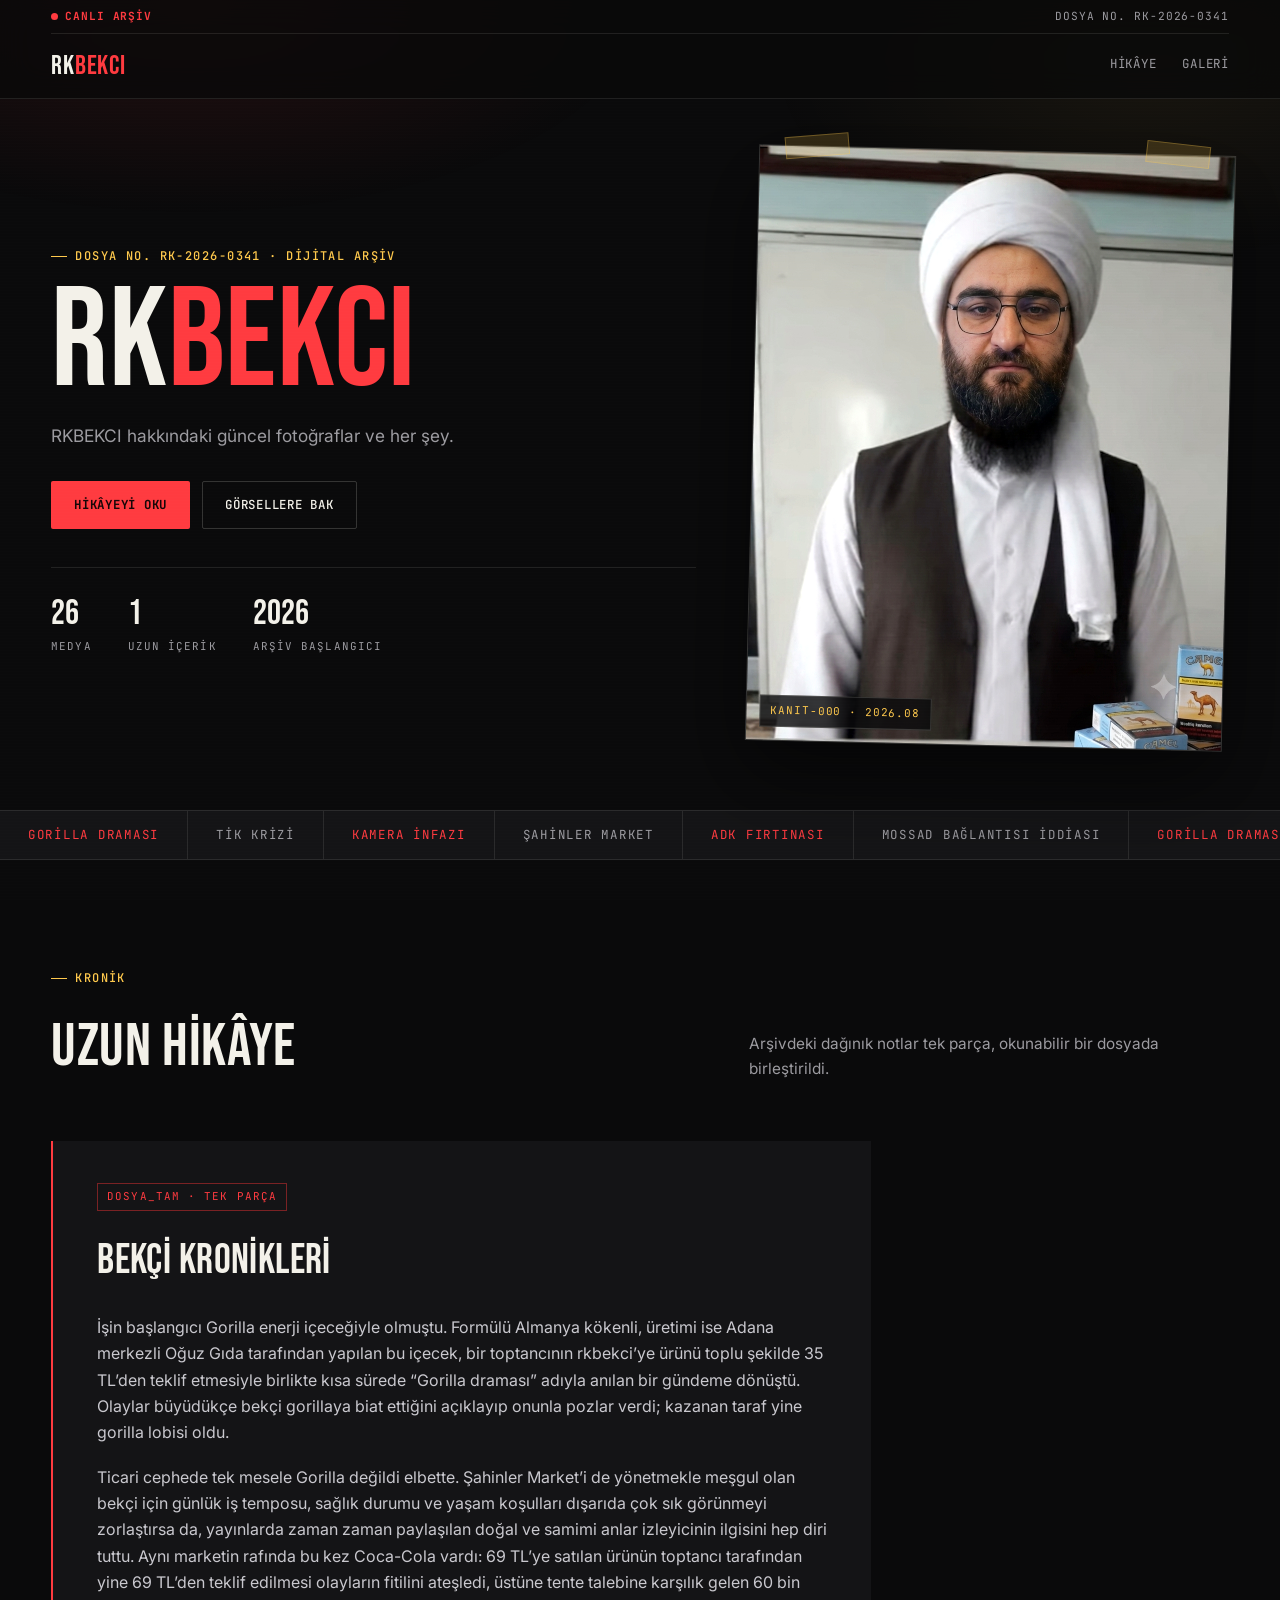
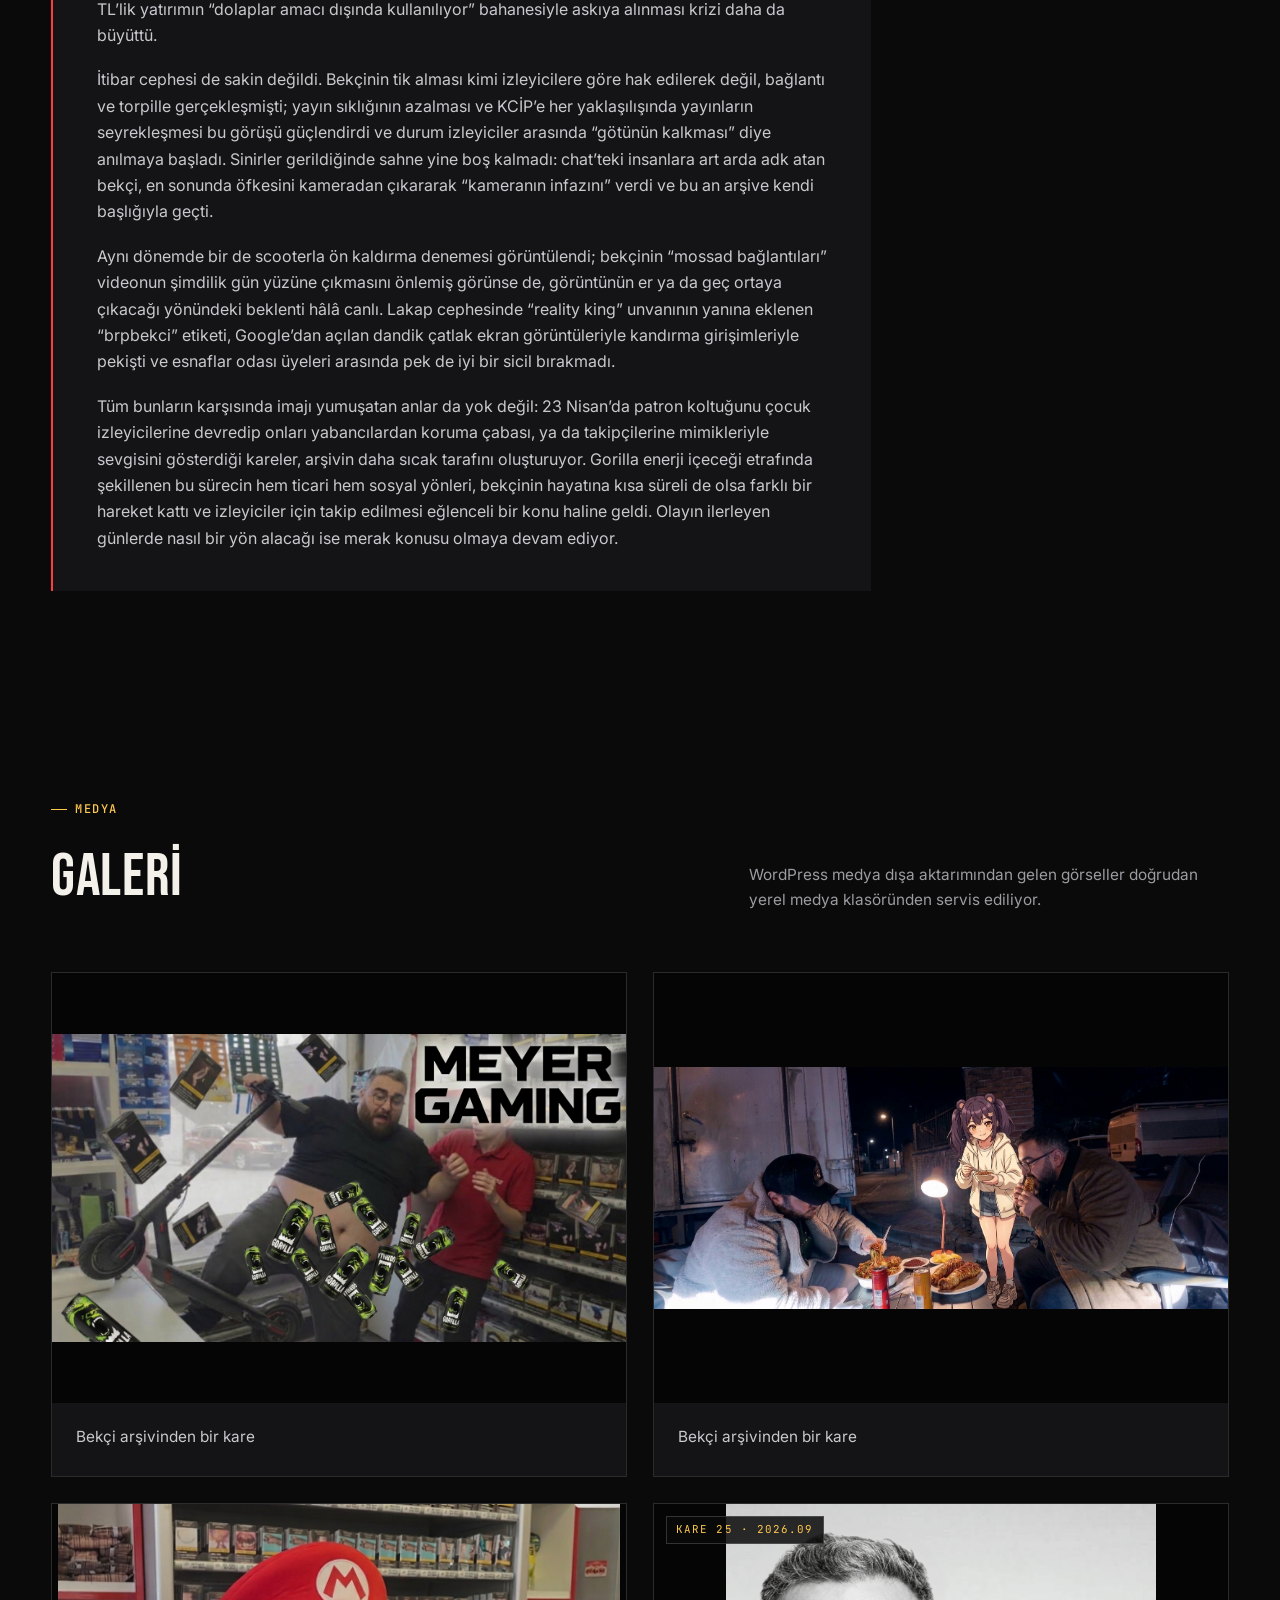
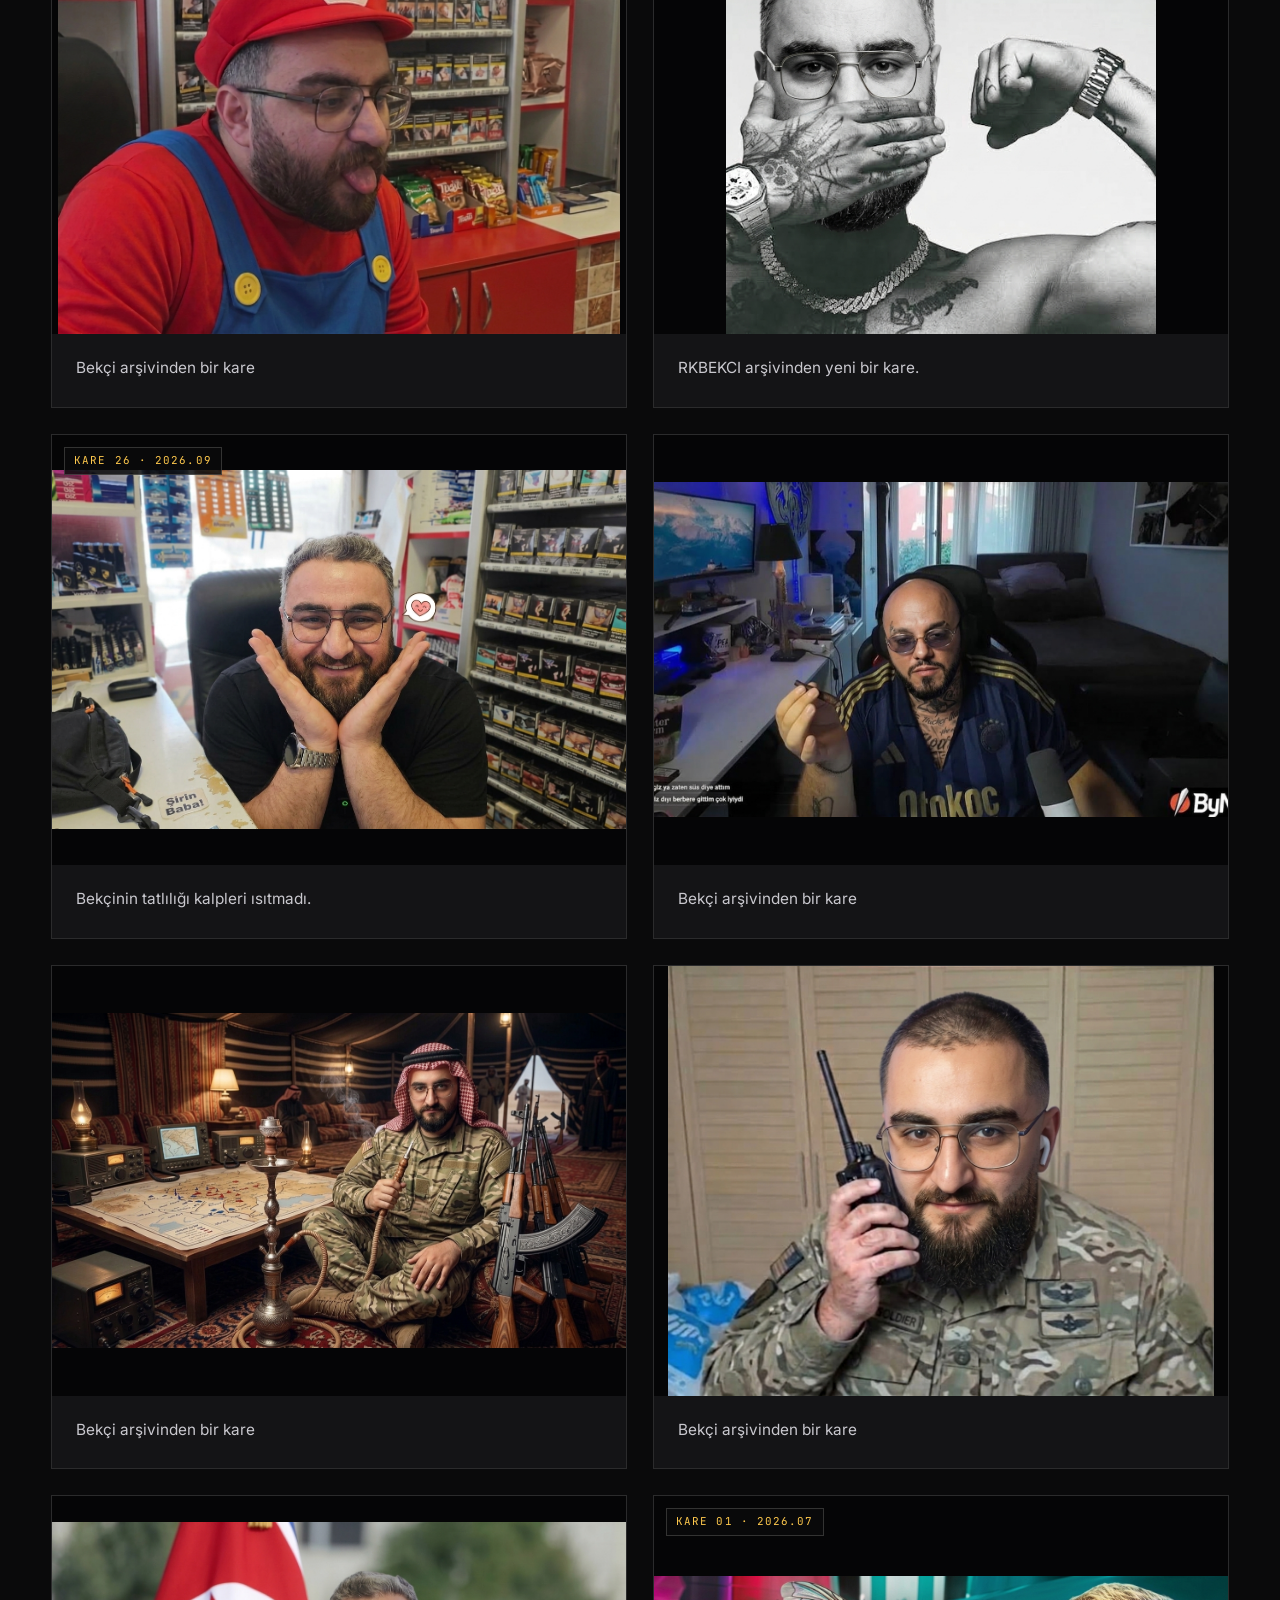
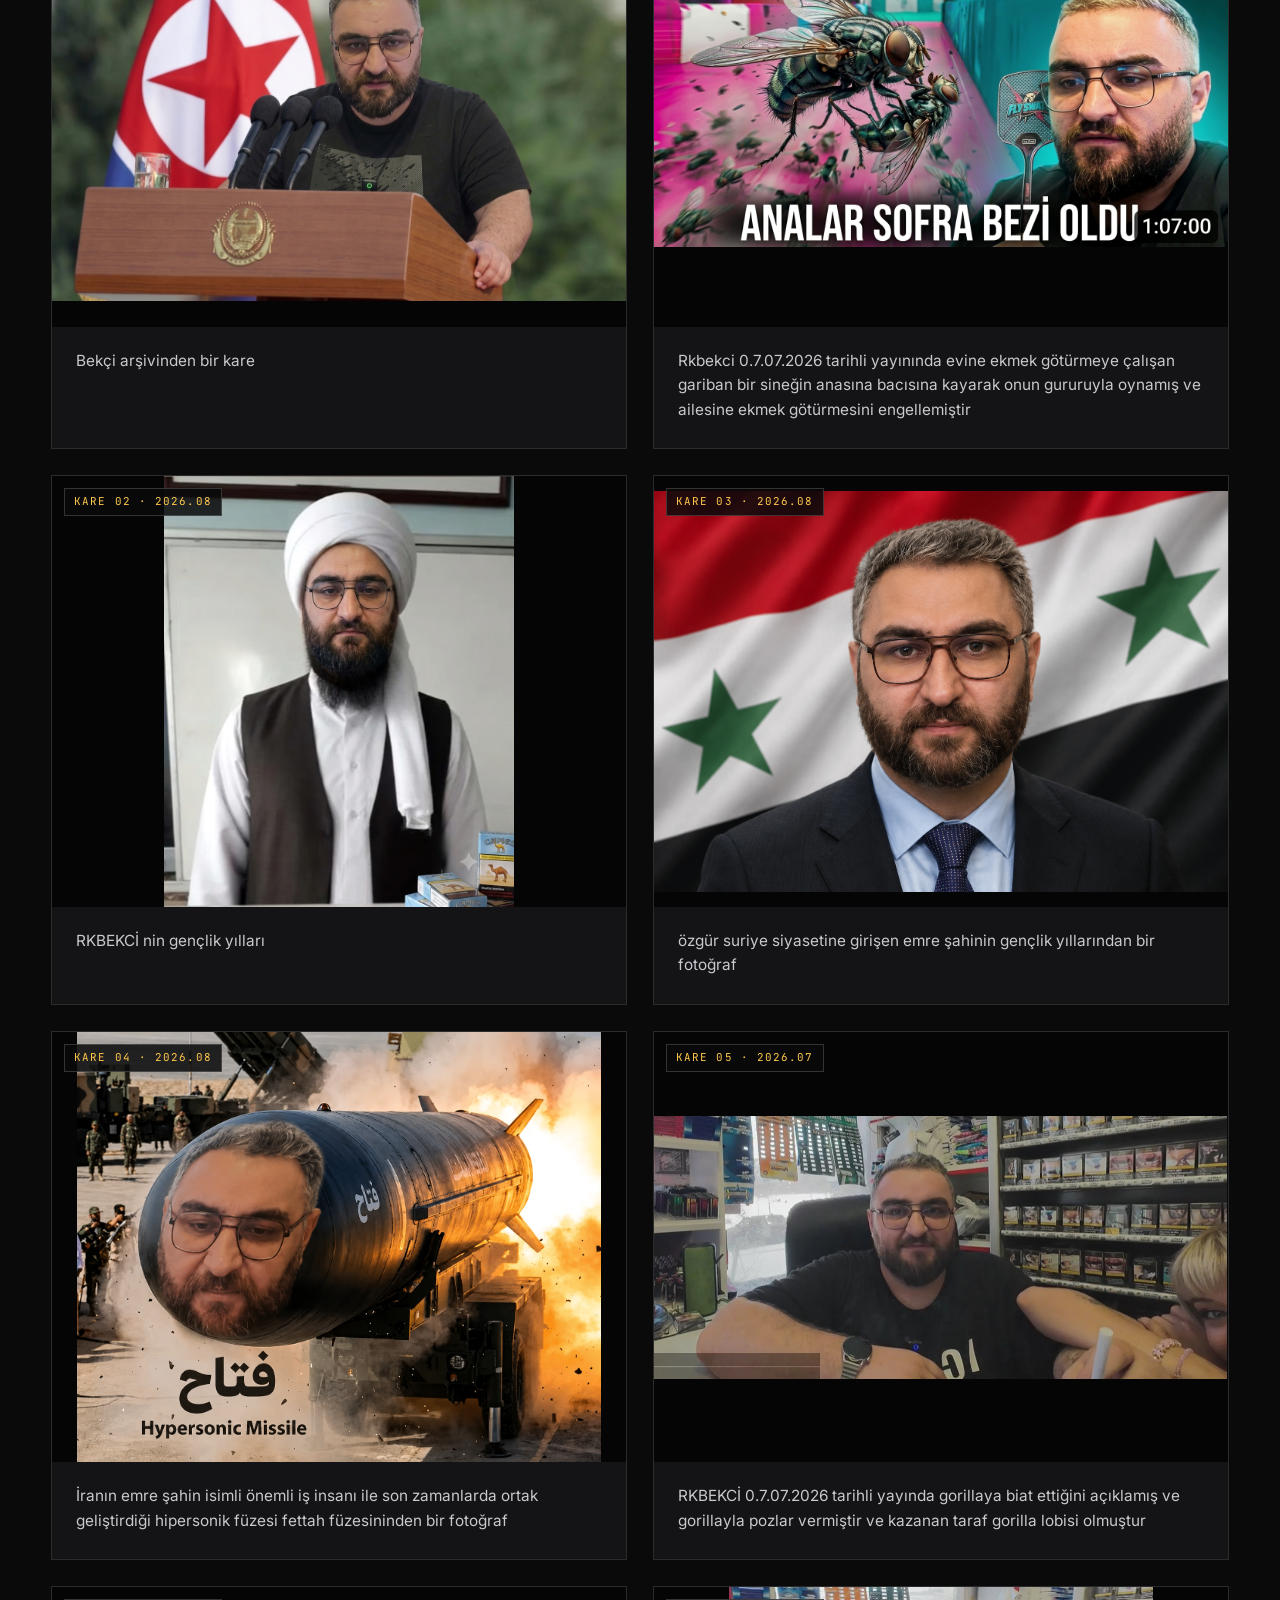
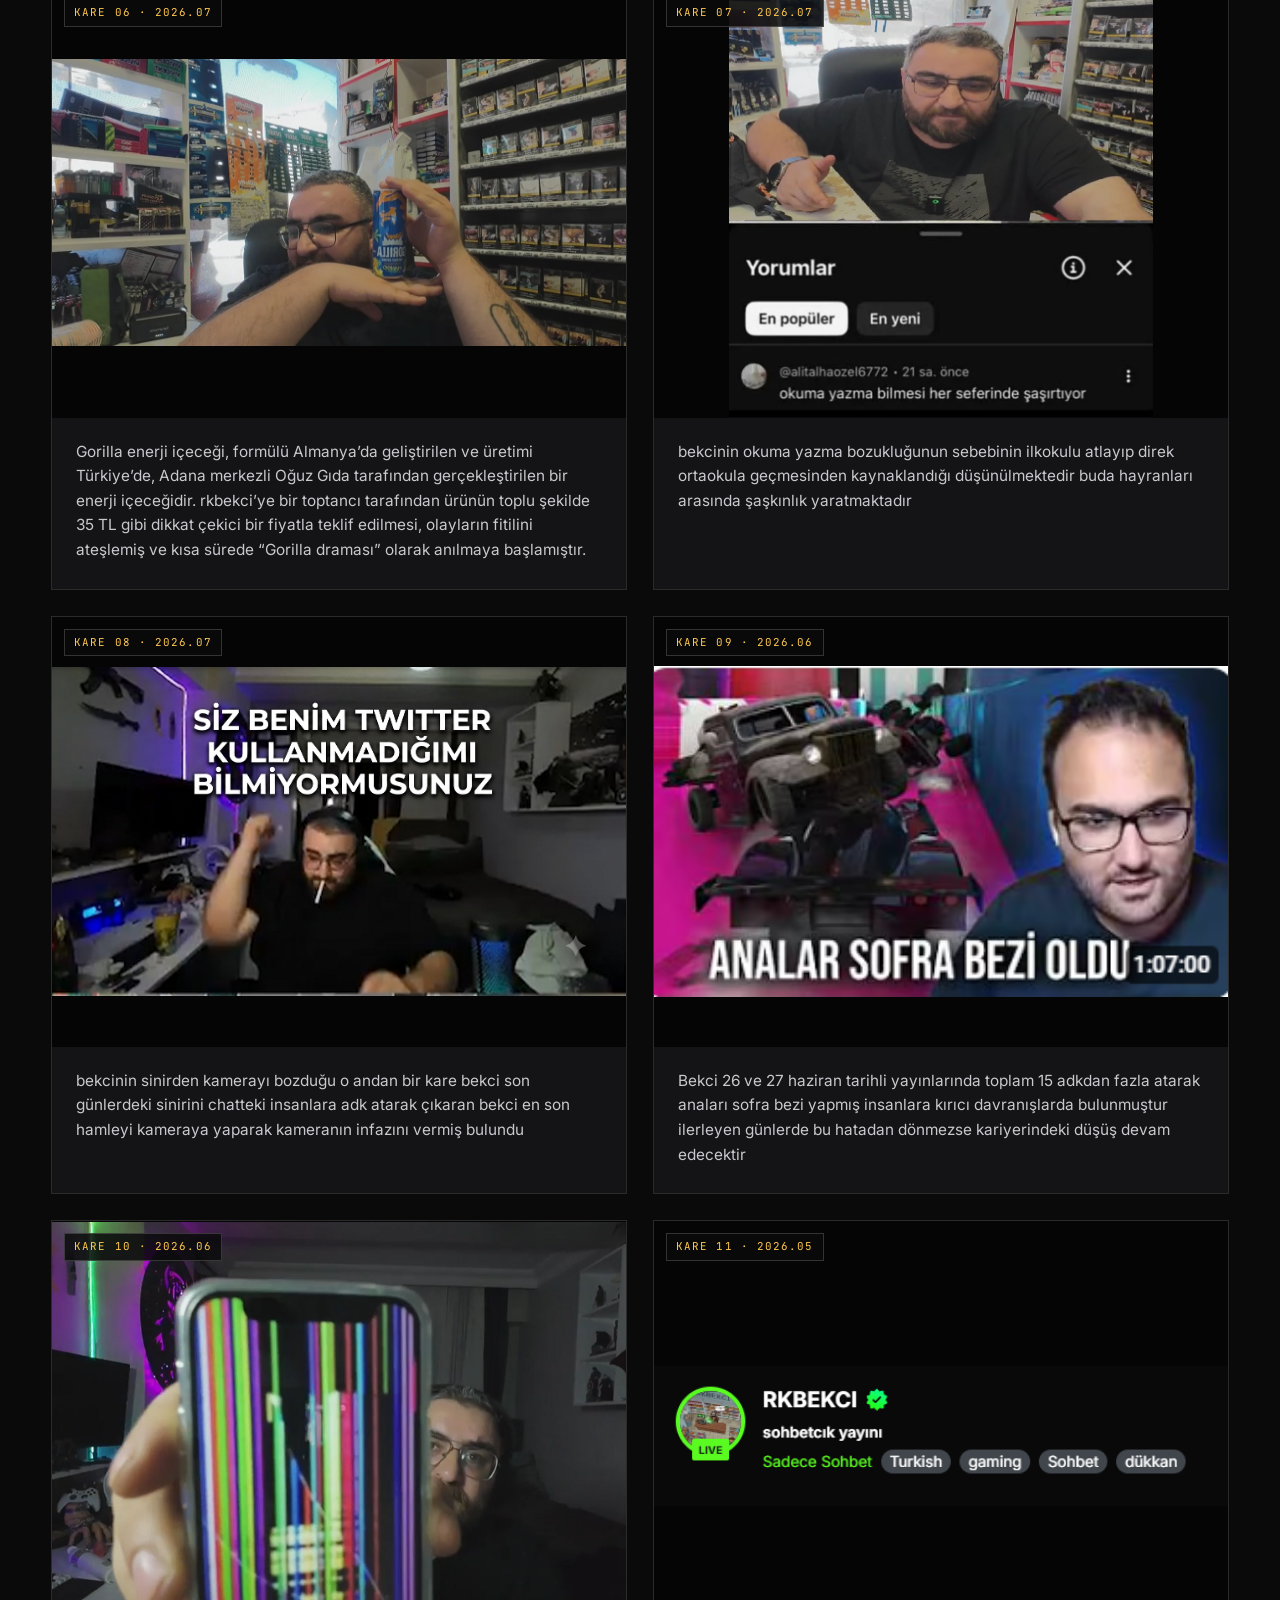
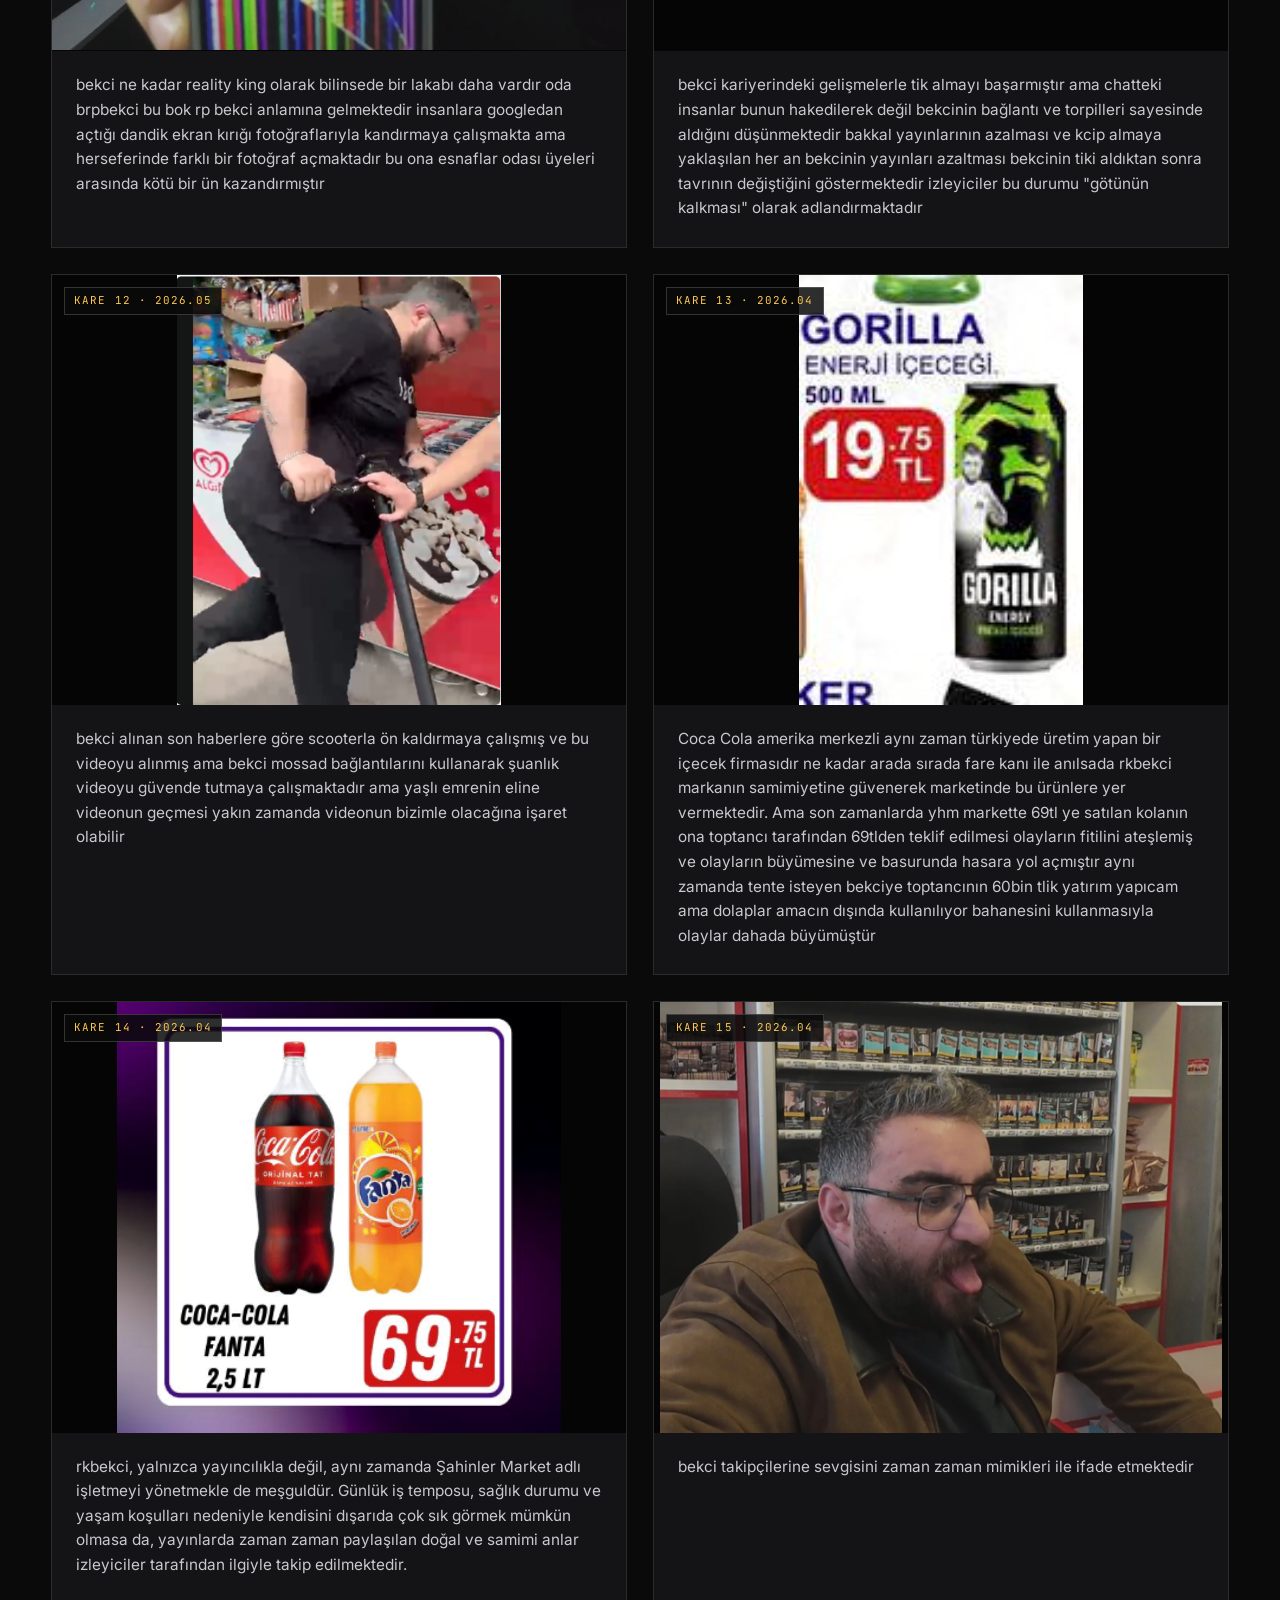
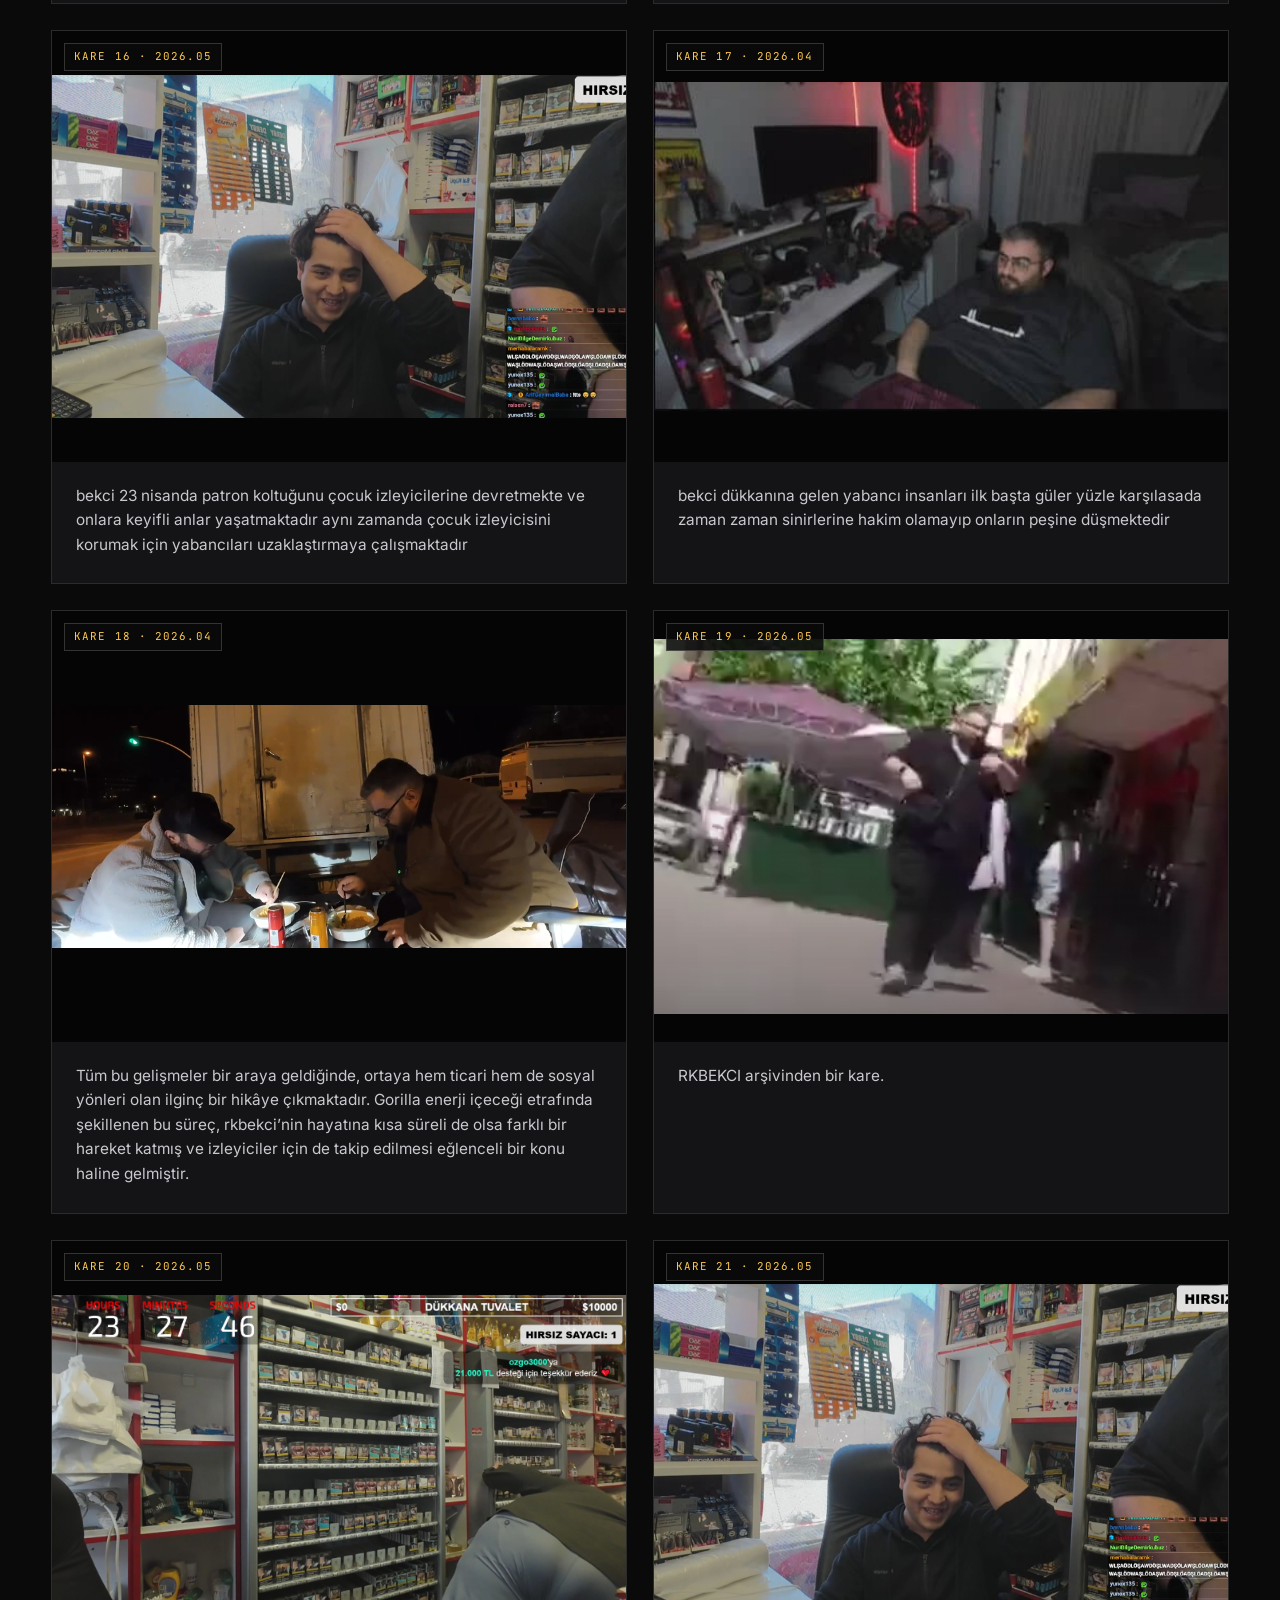
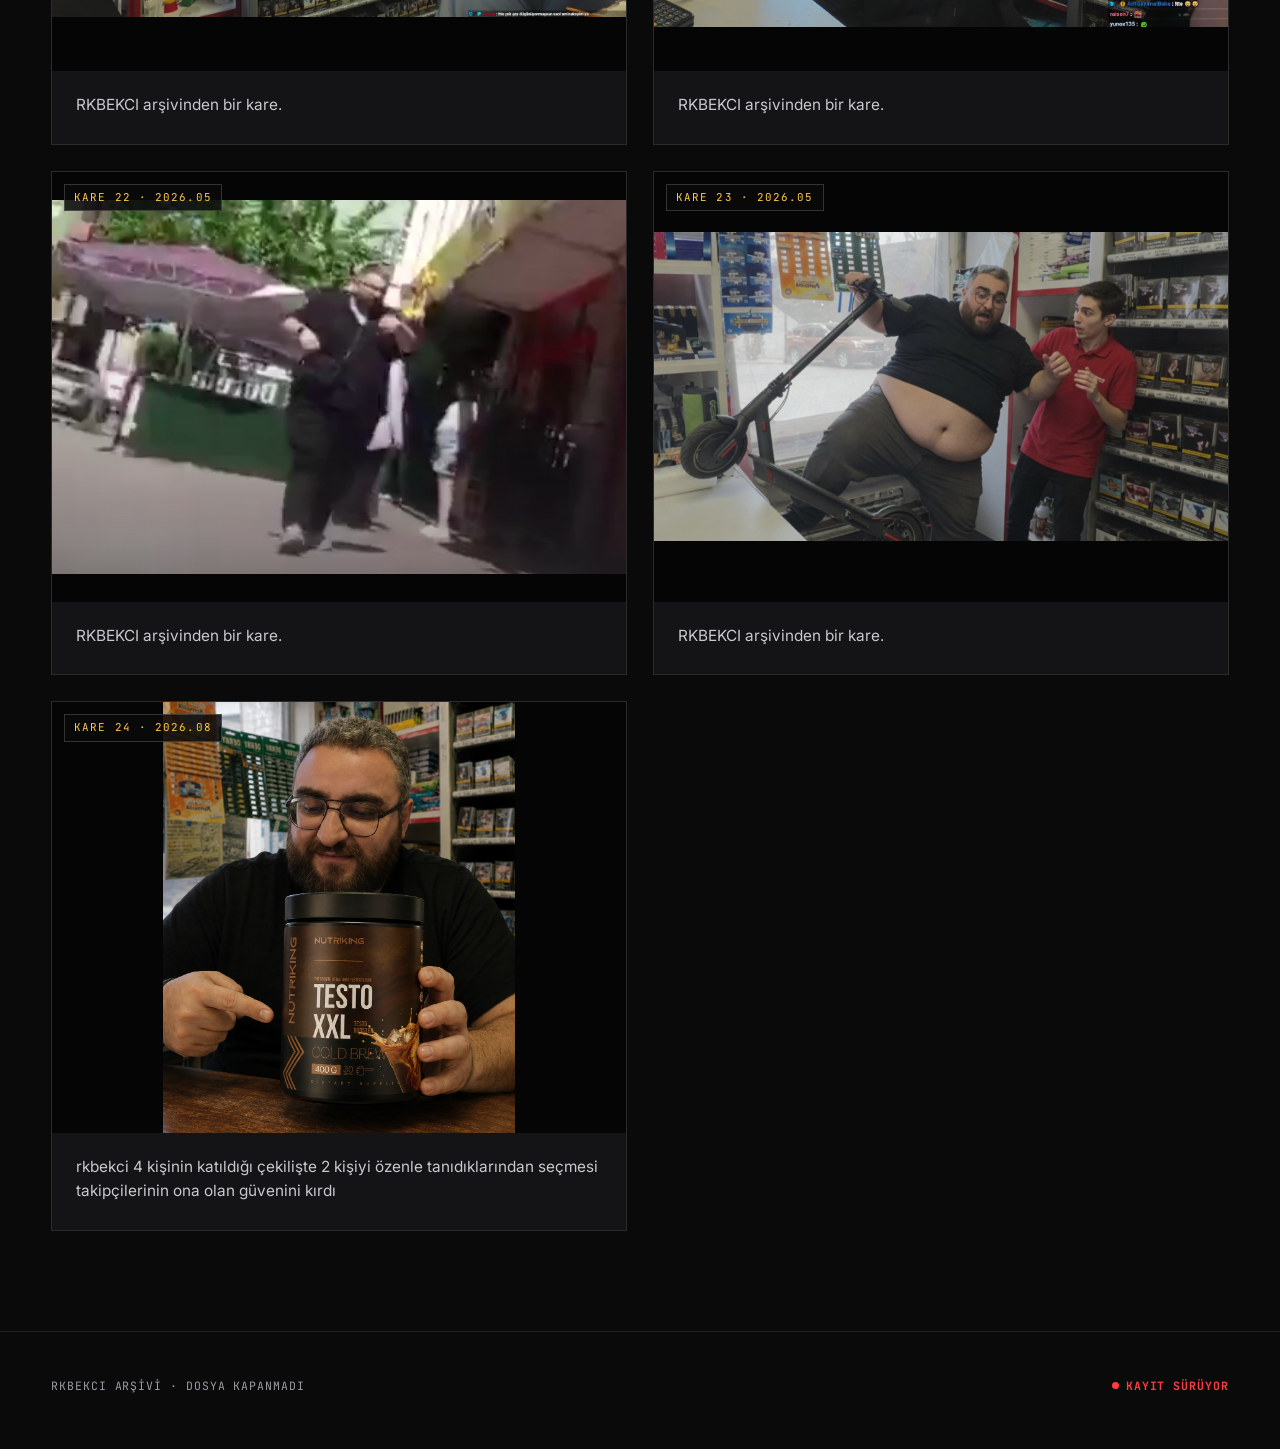
==== index.html @ ad066ae2 "Add files via upload" ====
<!doctype html><html lang="tr"><head><meta charset="utf-8"><meta name="viewport" content="width=device-width,initial-scale=1"><meta name="description" content="RKBEKCI arşivi — haberler, görseller ve yayıncılık hikâyeleri."><title>RKBEKCI — Arşiv</title><link rel="preconnect" href="https://fonts.googleapis.com"><link rel="preconnect" href="https://fonts.gstatic.com" crossorigin><link href="https://fonts.googleapis.com/css2?family=Bebas+Neue&family=JetBrains+Mono:wght@400;500;700&family=Inter:wght@400;500;600;700;800&display=swap" rel="stylesheet"><link rel="stylesheet" href="style.css"></head><body>
<header><div class="statusbar wrap"><span class="rec"><i></i>CANLI ARŞİV</span><span class="statusbar-meta">DOSYA NO. RK-2026-0341</span></div><nav class="wrap"><a class="brand" href="#top">RK<span>BEKCI</span></a><div class="links"><a href="#hikaye">Hikâye</a><a href="#galeri">Galeri</a></div></nav></header>
<main id="top"><section class="hero"><div class="wrap hero-grid"><div class="reveal"><div class="eyebrow">Dosya No. RK-2026-0341 &middot; Dijital Arşiv</div><h1>RK<span>BEKCI</span></h1><p>RKBEKCI hakkındaki güncel fotoğraflar ve her şey.</p><div class="actions"><a class="btn primary" href="#hikaye">Hikâyeyi oku</a><a class="btn" href="#galeri">Görsellere bak</a></div><div class="statrow"><div class="stat"><b>26</b><small>medya</small></div><div class="stat"><b>1</b><small>uzun içerik</small></div><div class="stat"><b>2026</b><small>arşiv başlangıcı</small></div></div></div><div class="hero-art"><span class="tape tape-l"></span><span class="tape tape-r"></span><img src="media/2026/08/gemini_generated_image_cyvkvecyvkvecyvk.png" alt="RKBEKCI arşiv görseli"><span class="photo-tag">KANIT-000 &middot; 2026.08</span></div></div><div class="marquee"><div class="marquee-track"><span>GORİLLA DRAMASI</span><span>TİK KRİZİ</span><span>KAMERA İNFAZI</span><span>ŞAHİNLER MARKET</span><span>ADK FIRTINASI</span><span>MOSSAD BAĞLANTISI İDDİASI</span><span>GORİLLA DRAMASI</span><span>TİK KRİZİ</span><span>KAMERA İNFAZI</span><span>ŞAHİNLER MARKET</span><span>ADK FIRTINASI</span><span>MOSSAD BAĞLANTISI İDDİASI</span></div></div></section>


<section id="hikaye"><div class="wrap"><div class="section-head"><div><div class="eyebrow">Kronik</div><h2>Uzun Hikâye</h2></div><p>Arşivdeki dağınık notlar tek parça, okunabilir bir dosyada birleştirildi.</p></div><article class="longread"><span class="tag">DOSYA_TAM &middot; TEK PARÇA</span><h3>Bekçi Kronikleri</h3><p>İşin başlangıcı Gorilla enerji içeceğiyle olmuştu. Formülü Almanya kökenli, üretimi ise Adana merkezli Oğuz Gıda tarafından yapılan bu içecek, bir toptancının rkbekci’ye ürünü toplu şekilde 35 TL’den teklif etmesiyle birlikte kısa sürede “Gorilla draması” adıyla anılan bir gündeme dönüştü. Olaylar büyüdükçe bekçi gorillaya biat ettiğini açıklayıp onunla pozlar verdi; kazanan taraf yine gorilla lobisi oldu.</p><p>Ticari cephede tek mesele Gorilla değildi elbette. Şahinler Market’i de yönetmekle meşgul olan bekçi için günlük iş temposu, sağlık durumu ve yaşam koşulları dışarıda çok sık görünmeyi zorlaştırsa da, yayınlarda zaman zaman paylaşılan doğal ve samimi anlar izleyicinin ilgisini hep diri tuttu. Aynı marketin rafında bu kez Coca-Cola vardı: 69 TL’ye satılan ürünün toptancı tarafından yine 69 TL’den teklif edilmesi olayların fitilini ateşledi, üstüne tente talebine karşılık gelen 60 bin TL’lik yatırımın “dolaplar amacı dışında kullanılıyor” bahanesiyle askıya alınması krizi daha da büyüttü.</p><p>İtibar cephesi de sakin değildi. Bekçinin tik alması kimi izleyicilere göre hak edilerek değil, bağlantı ve torpille gerçekleşmişti; yayın sıklığının azalması ve KCİP’e her yaklaşılışında yayınların seyrekleşmesi bu görüşü güçlendirdi ve durum izleyiciler arasında “götünün kalkması” diye anılmaya başladı. Sinirler gerildiğinde sahne yine boş kalmadı: chat’teki insanlara art arda adk atan bekçi, en sonunda öfkesini kameradan çıkararak “kameranın infazını” verdi ve bu an arşive kendi başlığıyla geçti.</p><p>Aynı dönemde bir de scooterla ön kaldırma denemesi görüntülendi; bekçinin “mossad bağlantıları” videonun şimdilik gün yüzüne çıkmasını önlemiş görünse de, görüntünün er ya da geç ortaya çıkacağı yönündeki beklenti hâlâ canlı. Lakap cephesinde “reality king” unvanının yanına eklenen “brpbekci” etiketi, Google’dan açılan dandik çatlak ekran görüntüleriyle kandırma girişimleriyle pekişti ve esnaflar odası üyeleri arasında pek de iyi bir sicil bırakmadı.</p><p>Tüm bunların karşısında imajı yumuşatan anlar da yok değil: 23 Nisan’da patron koltuğunu çocuk izleyicilerine devredip onları yabancılardan koruma çabası, ya da takipçilerine mimikleriyle sevgisini gösterdiği kareler, arşivin daha sıcak tarafını oluşturuyor. Gorilla enerji içeceği etrafında şekillenen bu sürecin hem ticari hem sosyal yönleri, bekçinin hayatına kısa süreli de olsa farklı bir hareket kattı ve izleyiciler için takip edilmesi eğlenceli bir konu haline geldi. Olayın ilerleyen günlerde nasıl bir yön alacağı ise merak konusu olmaya devam ediyor.</p></article></div></section><section id="galeri"><div class="wrap"><div class="section-head"><div><div class="eyebrow">Medya</div><h2>Galeri</h2></div><p>WordPress medya dışa aktarımından gelen görseller doğrudan yerel medya klasöründen servis ediliyor.</p></div><div class="gallery"><article class="card"><div class="media"><img loading="lazy" src="media/2026/09/gemini_generated_image_olzbziolzbziolzb.jpg" alt="Büfede scooter yanında düşen kişi, etrafında uçuşan sigara paketleri ve enerji içecekleri, üstte "Meyer Gaming" yazısı"></div><div class="card-body"><p>Bekçi arşivinden bir kare</p></div></article><article class="card"><div class="media"><img loading="lazy" src="media/2026/09/gemini_generated_image_g0sexlg0sexlg0se.jpg" alt="Gece sokakta masa başında yemek yiyen iki kişi ve yanlarında bir anime karakteri"></div><div class="card-body"><p>Bekçi arşivinden bir kare</p></div></article><article class="card"><div class="media"><img loading="lazy" src="media/2026/09/gemini_generated_image_4yyb7s4yyb7s4yyb.jpg" alt="Mario kıyafetiyle tezgâh başında dil çıkaran kişi"></div><div class="card-body"><p>Bekçi arşivinden bir kare</p></div></article><article class="card"><div class="media"><img loading="lazy" src="media/2026/09/gemini_generated_image_pqs9xwpqs9xwpqs9.jpg" alt="RKBEKCI arşivinden yeni bir kare"><span class="tag media-tag">KARE 25 · 2026.09</span></div><div class="card-body"><p>RKBEKCI arşivinden yeni bir kare.</p></div></article><article class="card"><div class="media"><img loading="lazy" src="media/2026/09/bekcinin-tatliligi-kalpleri-isitmadi.jpg" alt="Bekçinin tatlılığı kalpleri ısıtmadı"><span class="tag media-tag">KARE 26 &middot; 2026.09</span></div><div class="card-body"><p>Bekçinin tatlılığı kalpleri ısıtmadı.</p></div></article><article class="card"><div class="media"><img loading="lazy" src="media/2026/09/gemini_generated_image_875it2875it2875i.jpg" alt="Yayıncı odasında oturan kişi, elinde puro"></div><div class="card-body"><p>Bekçi arşivinden bir kare</p></div></article><article class="card"><div class="media"><img loading="lazy" src="media/2026/09/gemini_generated_image_ihr4alihr4alihr4.jpg" alt="Çadırda harita masası ve nargile başında kamuflajlı kişi"></div><div class="card-body"><p>Bekçi arşivinden bir kare</p></div></article><article class="card"><div class="media"><img loading="lazy" src="media/2026/09/gemini_generated_image_4wtmi44wtmi44wtm.jpg" alt="Telsizle konuşan üniformalı kişi"></div><div class="card-body"><p>Bekçi arşivinden bir kare</p></div></article><article class="card"><div class="media"><img loading="lazy" src="media/2026/09/gemini_generated_image_6js1hj6js1hj6js1.jpg" alt="Kürsü ve bayrak önünde konuşma yapan kişi"></div><div class="card-body"><p>Bekçi arşivinden bir kare</p></div></article><article class="card"><div class="media"><img loading="lazy" src="media/2026/07/gemini_generated_image_rbcocnrbcocnrbco.jpg" alt="Rkbekci 0.7.07.2026 tarihli yayınında evine ekmek götürmeye çalışan gariban bir sineğin anasına bacısına kayarak onun gu"><span class="tag media-tag">KARE 01 &middot; 2026.07</span></div><div class="card-body"><p>Rkbekci 0.7.07.2026 tarihli yayınında evine ekmek götürmeye çalışan gariban bir sineğin anasına bacısına kayarak onun gururuyla oynamış ve ailesine ekmek götürmesini engellemiştir</p></div></article><article class="card"><div class="media"><img loading="lazy" src="media/2026/08/gemini_generated_image_cyvkvecyvkvecyvk.png" alt="RKBEKCİ nin gençlik yılları"><span class="tag media-tag">KARE 02 &middot; 2026.08</span></div><div class="card-body"><p>RKBEKCİ nin gençlik yılları</p></div></article><article class="card"><div class="media"><img loading="lazy" src="media/2026/08/chatgpt-image-10-agu-2026-19_55_14.png" alt="özgür suriye siyasetine girişen emre şahinin gençlik yıllarından bir fotoğraf"><span class="tag media-tag">KARE 03 &middot; 2026.08</span></div><div class="card-body"><p>özgür suriye siyasetine girişen emre şahinin gençlik yıllarından bir fotoğraf</p></div></article><article class="card"><div class="media"><img loading="lazy" src="media/2026/08/chatgpt-image-10-agu-2026-19_52_59-1.png" alt="İranın emre şahin isimli önemli iş insanı ile son zamanlarda ortak geliştirdiği  hipersonik füzesi fettah füzesininden b"><span class="tag media-tag">KARE 04 &middot; 2026.08</span></div><div class="card-body"><p>İranın emre şahin isimli önemli iş insanı ile son zamanlarda ortak geliştirdiği  hipersonik füzesi fettah füzesininden bir fotoğraf</p></div></article><article class="card"><div class="media"><img loading="lazy" src="media/2026/07/ekran-goruntusu-2026-07-29-155036.png" alt="RKBEKCİ 0.7.07.2026 tarihli yayında gorillaya biat ettiğini açıklamış ve gorillayla pozlar vermiştir ve kazanan taraf go"><span class="tag media-tag">KARE 05 &middot; 2026.07</span></div><div class="card-body"><p>RKBEKCİ 0.7.07.2026 tarihli yayında gorillaya biat ettiğini açıklamış ve gorillayla pozlar vermiştir ve kazanan taraf gorilla lobisi olmuştur</p></div></article><article class="card"><div class="media"><img loading="lazy" src="media/2026/07/ekran-goruntusu-2026-07-07-181808.png" alt="Gorilla enerji içeceği toptancı teklifiyle gündeme gelen an"><span class="tag media-tag">KARE 06 &middot; 2026.07</span></div><div class="card-body"><p>Gorilla enerji içeceği, formülü Almanya’da geliştirilen ve üretimi Türkiye’de, Adana merkezli Oğuz Gıda tarafından gerçekleştirilen bir enerji içeceğidir. rkbekci’ye bir toptancı tarafından ürünün toplu şekilde 35 TL gibi dikkat çekici bir fiyatla teklif edilmesi, olayların fitilini ateşlemiş ve kısa sürede “Gorilla draması” olarak anılmaya başlamıştır.</p></div></article><article class="card"><div class="media"><img loading="lazy" src="media/2026/07/rbekci.png" alt="bekcinin okuma yazma bozukluğunun sebebinin ilkokulu atlayıp direk ortaokula geçmesinden kaynaklandığı düşünülmektedir b"><span class="tag media-tag">KARE 07 &middot; 2026.07</span></div><div class="card-body"><p>bekcinin okuma yazma bozukluğunun sebebinin ilkokulu atlayıp direk ortaokula geçmesinden kaynaklandığı düşünülmektedir buda hayranları arasında şaşkınlık yaratmaktadır</p></div></article><article class="card"><div class="media"><img loading="lazy" src="media/2026/07/gemini_generated_image_6f6fcp6f6fcp6f6f.png" alt="bekcinin sinirden kamerayı bozduğu o andan bir kare bekci son günlerdeki sinirini chatteki insanlara adk atarak çıkaran "><span class="tag media-tag">KARE 08 &middot; 2026.07</span></div><div class="card-body"><p>bekcinin sinirden kamerayı bozduğu o andan bir kare bekci son günlerdeki sinirini chatteki insanlara adk atarak çıkaran bekci en son hamleyi kameraya yaparak kameranın infazını vermiş bulundu</p></div></article><article class="card"><div class="media"><img loading="lazy" src="media/2026/06/ekran-goruntusu-2026-05-17-132645.png" alt="Bekci 26 ve 27 haziran tarihli yayınlarında toplam 15 adkdan fazla atarak anaları sofra bezi yapmış insanlara kırıcı dav"><span class="tag media-tag">KARE 09 &middot; 2026.06</span></div><div class="card-body"><p>Bekci 26 ve 27 haziran tarihli yayınlarında toplam 15 adkdan fazla atarak anaları sofra bezi yapmış insanlara kırıcı davranışlarda bulunmuştur ilerleyen günlerde bu hatadan dönmezse kariyerindeki düşüş devam edecektir</p></div></article><article class="card"><div class="media"><img loading="lazy" src="media/2026/06/ekran-goruntusu-2026-06-08-215226-1.png" alt="bekci ne kadar reality king olarak bilinsede bir lakabı daha vardır oda brpbekci bu bok rp bekci anlamına gelmektedir in"><span class="tag media-tag">KARE 10 &middot; 2026.06</span></div><div class="card-body"><p>bekci ne kadar reality king olarak bilinsede bir lakabı daha vardır oda brpbekci bu bok rp bekci anlamına gelmektedir insanlara googledan açtığı dandik ekran kırığı fotoğraflarıyla kandırmaya çalışmakta ama herseferinde farklı bir fotoğraf açmaktadır bu ona esnaflar odası üyeleri arasında kötü bir ün kazandırmıştır</p></div></article><article class="card"><div class="media"><img loading="lazy" src="media/2026/05/ekran-goruntusu-2026-05-25-181703.png" alt="bekci kariyerindeki gelişmelerle tik almayı başarmıştır ama chatteki insanlar bunun hakedilerek değil bekcinin bağlantı "><span class="tag media-tag">KARE 11 &middot; 2026.05</span></div><div class="card-body"><p>bekci kariyerindeki gelişmelerle tik almayı başarmıştır ama chatteki insanlar bunun hakedilerek değil bekcinin bağlantı ve torpilleri sayesinde aldığını düşünmektedir bakkal yayınlarının azalması ve kcip almaya yaklaşılan her an bekcinin yayınları azaltması bekcinin tiki aldıktan sonra tavrının değiştiğini göstermektedir izleyiciler bu durumu &quot;götünün kalkması&quot; olarak adlandırmaktadır</p></div></article><article class="card"><div class="media"><img loading="lazy" src="media/2026/05/ekran-goruntusu-2026-05-29-155709.png" alt="bekci alınan son haberlere göre scooterla ön kaldırmaya çalışmış ve bu videoyu alınmış ama bekci mossad bağlantılarını k"><span class="tag media-tag">KARE 12 &middot; 2026.05</span></div><div class="card-body"><p>bekci alınan son haberlere göre scooterla ön kaldırmaya çalışmış ve bu videoyu alınmış ama bekci mossad bağlantılarını kullanarak şuanlık videoyu güvende tutmaya çalışmaktadır ama yaşlı emrenin eline videonun geçmesi yakın zamanda videonun bizimle olacağına işaret olabilir</p></div></article><article class="card"><div class="media"><img loading="lazy" src="media/2026/04/whatsapp-image-2026-04-19-at-16.23.21-1.jpeg" alt="Coca Cola amerika merkezli aynı zaman türkiyede üretim yapan bir içecek firmasıdır ne kadar arada sırada fare kanı ile a"><span class="tag media-tag">KARE 13 &middot; 2026.04</span></div><div class="card-body"><p>Coca Cola amerika merkezli aynı zaman türkiyede üretim yapan bir içecek firmasıdır ne kadar arada sırada fare kanı ile anılsada rkbekci markanın samimiyetine güvenerek marketinde bu ürünlere yer vermektedir. Ama son zamanlarda yhm markette 69tl ye satılan kolanın ona toptancı tarafından 69tlden teklif edilmesi olayların fitilini ateşlemiş ve olayların büyümesine ve basurunda hasara yol açmıştır aynı zamanda tente isteyen bekciye toptancının 60bin tlik yatırım yapıcam ama dolaplar amacın dışında kullanılıyor bahanesini kullanmasıyla olaylar dahada büyümüştür</p></div></article><article class="card"><div class="media"><img loading="lazy" src="media/2026/04/evet-1.png" alt="rkbekci Şahinler Market işletmesi başında"><span class="tag media-tag">KARE 14 &middot; 2026.04</span></div><div class="card-body"><p>rkbekci, yalnızca yayıncılıkla değil, aynı zamanda Şahinler Market adlı işletmeyi yönetmekle de meşguldür. Günlük iş temposu, sağlık durumu ve yaşam koşulları nedeniyle kendisini dışarıda çok sık görmek mümkün olmasa da, yayınlarda zaman zaman paylaşılan doğal ve samimi anlar izleyiciler tarafından ilgiyle takip edilmektedir.</p></div></article><article class="card"><div class="media"><img loading="lazy" src="media/2026/04/dil.png" alt="bekci takipçilerine sevgisini zaman zaman mimikleri ile ifade etmektedir"><span class="tag media-tag">KARE 15 &middot; 2026.04</span></div><div class="card-body"><p>bekci takipçilerine sevgisini zaman zaman mimikleri ile ifade etmektedir</p></div></article><article class="card"><div class="media"><img loading="lazy" src="media/2026/05/ekran-goruntusu-2026-05-17-221239.png" alt="bekci 23 nisanda patron koltuğunu çocuk izleyicilerine devretmekte ve onlara keyifli anlar yaşatmaktadır aynı zamanda ço"><span class="tag media-tag">KARE 16 &middot; 2026.05</span></div><div class="card-body"><p>bekci 23 nisanda patron koltuğunu çocuk izleyicilerine devretmekte ve onlara keyifli anlar yaşatmaktadır aynı zamanda çocuk izleyicisini korumak için yabancıları uzaklaştırmaya çalışmaktadır</p></div></article><article class="card"><div class="media"><img loading="lazy" src="media/2026/04/k6s2jq9-1.jpg" alt="bekci dükkanına gelen yabancı insanları ilk başta güler yüzle karşılasada zaman zaman sinirlerine hakim olamayıp onların"><span class="tag media-tag">KARE 17 &middot; 2026.04</span></div><div class="card-body"><p>bekci dükkanına gelen yabancı insanları ilk başta güler yüzle karşılasada zaman zaman sinirlerine hakim olamayıp onların peşine düşmektedir</p></div></article><article class="card"><div class="media"><img loading="lazy" src="media/2026/04/samimi-1.png" alt="Gorilla draması sürecinin genel değerlendirmesi"><span class="tag media-tag">KARE 18 &middot; 2026.04</span></div><div class="card-body"><p>Tüm bu gelişmeler bir araya geldiğinde, ortaya hem ticari hem de sosyal yönleri olan ilginç bir hikâye çıkmaktadır. Gorilla enerji içeceği etrafında şekillenen bu süreç, rkbekci’nin hayatına kısa süreli de olsa farklı bir hareket katmış ve izleyiciler için de takip edilmesi eğlenceli bir konu haline gelmiştir.</p></div></article><article class="card"><div class="media"><img loading="lazy" src="media/2026/05/ekran-goruntusu-2026-05-17-220336-1.png" alt="RKBEKCI arşivinden bir kare."><span class="tag media-tag">KARE 19 &middot; 2026.05</span></div><div class="card-body"><p>RKBEKCI arşivinden bir kare.</p></div></article><article class="card"><div class="media"><img loading="lazy" src="media/2026/05/ekran-goruntusu-2026-05-14-181348.png" alt="RKBEKCI arşivinden bir kare."><span class="tag media-tag">KARE 20 &middot; 2026.05</span></div><div class="card-body"><p>RKBEKCI arşivinden bir kare.</p></div></article><article class="card"><div class="media"><img loading="lazy" src="media/2026/05/ekran-goruntusu-2026-05-17-221239-1.png" alt="RKBEKCI arşivinden bir kare."><span class="tag media-tag">KARE 21 &middot; 2026.05</span></div><div class="card-body"><p>RKBEKCI arşivinden bir kare.</p></div></article><article class="card"><div class="media"><img loading="lazy" src="media/2026/05/ekran-goruntusu-2026-05-17-220336.png" alt="RKBEKCI arşivinden bir kare."><span class="tag media-tag">KARE 22 &middot; 2026.05</span></div><div class="card-body"><p>RKBEKCI arşivinden bir kare.</p></div></article><article class="card"><div class="media"><img loading="lazy" src="media/2026/05/ekran-goruntusu-2026-05-29-142355.png" alt="RKBEKCI arşivinden bir kare."><span class="tag media-tag">KARE 23 &middot; 2026.05</span></div><div class="card-body"><p>RKBEKCI arşivinden bir kare.</p></div></article><article class="card"><div class="media"><img loading="eager" src="rkbekci-testo-xxl.jpg" alt="rkbekci 4 kişinin katıldığı çekilişte 2 kişiyi özenle tanıdıklarından seçmesi takipçilerinin ona olan güvenini kırdı"><span class="tag media-tag">KARE 24 · 2026.08</span></div><div class="card-body"><p>rkbekci 4 kişinin katıldığı çekilişte 2 kişiyi özenle tanıdıklarından seçmesi takipçilerinin ona olan güvenini kırdı</p></div></article></div></div></section>
</main><footer><div class="wrap footer-row"><span>RKBEKCI ARŞİVİ &middot; DOSYA KAPANMADI</span><span class="rec"><i></i>KAYIT SÜRÜYOR</span></div></footer><script src="script.js"></script>

<div id="rkLightbox" aria-hidden="true"><button id="rkClose" aria-label="Kapat">×</button><img id="rkLbImg" alt=""><div id="rkCaption"></div></div></body></html>
---- style.css ----
/* ============================================================
   RKBEKCI — DOSYA ARŞİVİ
   Tabloid / stream-evidence dossier aesthetic.
   Display: Bebas Neue · Tags/data: JetBrains Mono · Body: Inter
   ============================================================ */

:root{
  --bg:#0a0a0b;
  --bg-soft:#101012;
  --panel:#141416;
  --panel-2:#1a1a1d;
  --ink:#f3f1e9;
  --muted:#9c9ba0;
  --red:#ff3b40;
  --red-dim:#7a2224;
  --amber:#ffc94d;
  --line:rgba(243,241,233,.10);
  --line-strong:rgba(243,241,233,.18);
  --shadow:0 30px 80px rgba(0,0,0,.55);
  --display:'Bebas Neue',Impact,'Arial Narrow',sans-serif;
  --mono:'JetBrains Mono',ui-monospace,SFMono-Regular,Menlo,Consolas,monospace;
  --body:'Inter',system-ui,-apple-system,'Segoe UI',Roboto,sans-serif;
}

*{box-sizing:border-box}
html{scroll-behavior:smooth}
body{
  margin:0;
  background:var(--bg);
  color:var(--ink);
  font-family:var(--body);
  line-height:1.65;
  -webkit-font-smoothing:antialiased;
}
body::before{
  content:"";
  position:fixed;inset:0;pointer-events:none;z-index:2;
  background-image:repeating-linear-gradient(0deg,rgba(255,255,255,.018) 0px,rgba(255,255,255,.018) 1px,transparent 1px,transparent 3px);
  mix-blend-mode:overlay;
  opacity:.5;
}
body::after{
  content:"";
  position:fixed;inset:0;pointer-events:none;z-index:1;
  background:
    radial-gradient(ellipse 60% 40% at 15% 0%,rgba(255,59,64,.10),transparent 60%),
    radial-gradient(ellipse 50% 35% at 90% 8%,rgba(255,201,77,.06),transparent 60%);
}
a{color:inherit;text-decoration:none}
.wrap{width:min(1180px,92%);margin:auto;position:relative}
::selection{background:var(--red);color:#0a0a0b}

/* focus visibility */
a:focus-visible,button:focus-visible{
  outline:2px solid var(--amber);outline-offset:3px;border-radius:4px;
}

/* ---------- header ---------- */
header{
  position:fixed;top:0;left:0;right:0;z-index:50;
  background:rgba(9,9,10,.78);
  backdrop-filter:blur(16px);-webkit-backdrop-filter:blur(16px);
  border-bottom:1px solid var(--line);
}
.statusbar{
  display:flex;align-items:center;justify-content:space-between;
  height:34px;font-family:var(--mono);font-size:.7rem;letter-spacing:.08em;
  color:var(--muted);border-bottom:1px solid var(--line);
}
.rec{display:inline-flex;align-items:center;gap:7px;color:var(--red);font-weight:700}
.rec i{width:7px;height:7px;border-radius:50%;background:var(--red);display:inline-block;animation:blink 1.4s ease-in-out infinite}
@keyframes blink{0%,100%{opacity:1}50%{opacity:.25}}
.statusbar-meta{color:var(--muted)}
nav{height:64px;display:flex;align-items:center;justify-content:space-between}
.brand{font-family:var(--display);font-size:1.7rem;letter-spacing:.03em}
.brand span{color:var(--red)}
nav .links{display:flex;gap:26px;color:var(--muted);font-family:var(--mono);font-size:.78rem;letter-spacing:.06em;text-transform:uppercase}
nav .links a{position:relative;padding-bottom:3px}
nav .links a:hover{color:var(--ink)}
nav .links a::after{content:"";position:absolute;left:0;bottom:0;width:0;height:1px;background:var(--red);transition:width .25s ease}
nav .links a:hover::after{width:100%}

/* ---------- hero ---------- */
.hero{padding:150px 0 0}
.hero-grid{display:grid;grid-template-columns:1.15fr .85fr;gap:56px;align-items:center;padding-bottom:64px}
.eyebrow{
  font-family:var(--mono);color:var(--amber);font-weight:500;letter-spacing:.12em;
  text-transform:uppercase;font-size:.75rem;
  display:inline-flex;align-items:center;gap:8px;
}
.eyebrow::before{content:"";width:16px;height:1px;background:var(--amber)}
.hero h1{
  font-family:var(--display);
  font-weight:400;
  font-size:clamp(4.2rem,11vw,9.5rem);
  line-height:.82;
  margin:18px 0 22px;
  letter-spacing:.005em;
  text-transform:uppercase;
}
.hero h1 span{color:var(--red)}
.hero p{font-size:1.08rem;color:var(--muted);max-width:600px}
.actions{display:flex;gap:12px;margin-top:30px;flex-wrap:wrap}
.btn{
  padding:13px 22px;border-radius:2px;border:1px solid var(--line-strong);
  background:transparent;font-family:var(--mono);font-size:.78rem;
  font-weight:500;letter-spacing:.06em;text-transform:uppercase;
  transition:.2s border-color ease,.2s background ease,.2s color ease;
}
.btn:hover{border-color:var(--ink)}
.btn.primary{background:var(--red);color:#160607;border-color:transparent;font-weight:700}
.btn.primary:hover{background:#ff5257}
.statrow{display:flex;gap:36px;margin-top:38px;padding-top:28px;border-top:1px solid var(--line)}
.stat b{font-family:var(--display);font-size:2.2rem;display:block;font-weight:400;line-height:1}
.stat small{color:var(--muted);font-family:var(--mono);font-size:.68rem;letter-spacing:.1em;text-transform:uppercase}

.hero-art{position:relative;transform:rotate(1.4deg)}
.hero-art img{
  width:100%;display:block;aspect-ratio:4/5;object-fit:cover;
  border:1px solid var(--line-strong);
  box-shadow:var(--shadow);
  filter:saturate(1.05) contrast(1.04);
}
.photo-tag{
  position:absolute;left:14px;bottom:14px;
  background:rgba(10,10,11,.82);color:var(--amber);
  font-family:var(--mono);font-size:.68rem;letter-spacing:.08em;
  padding:6px 10px;border:1px solid var(--line-strong);
}
.tape{
  position:absolute;width:64px;height:22px;
  background:rgba(255,201,77,.16);
  border:1px solid rgba(255,201,77,.3);
  z-index:2;
}
.tape-l{top:-11px;left:26px;transform:rotate(-6deg)}
.tape-r{top:-11px;right:26px;transform:rotate(5deg)}

/* marquee ticker */
.marquee{
  border-top:1px solid var(--line);border-bottom:1px solid var(--line);
  background:var(--panel);overflow:hidden;white-space:nowrap;
}
.marquee-track{
  display:inline-flex;gap:0;
  animation:marquee 26s linear infinite;
}
.marquee-track span{
  font-family:var(--mono);font-size:.78rem;letter-spacing:.14em;
  color:var(--muted);padding:14px 28px;border-right:1px solid var(--line);
  text-transform:uppercase;white-space:nowrap;
}
.marquee-track span:nth-child(odd){color:var(--red)}
@keyframes marquee{from{transform:translateX(0)}to{transform:translateX(-50%)}}

/* ---------- sections ---------- */
section{padding:100px 0}
.section-head{display:flex;justify-content:space-between;align-items:end;gap:30px;margin-bottom:44px}
.section-head h2{
  font-family:var(--display);font-weight:400;text-transform:uppercase;
  font-size:clamp(2.2rem,5.5vw,3.8rem);margin:8px 0 0;letter-spacing:.01em;
}
.section-head p{color:var(--muted);max-width:480px;font-size:.96rem}
#hikaye,#galeri{scroll-margin-top:110px}

/* dossier / kayıt tag chip, shared */
.tag{
  display:inline-block;font-family:var(--mono);font-size:.68rem;
  letter-spacing:.1em;color:var(--red);text-transform:uppercase;
  padding:4px 9px;border:1px solid var(--red-dim);margin-bottom:14px;
}

/* feature cards */
.feature{display:grid;grid-template-columns:repeat(3,1fr);gap:20px}
.feature-card{
  padding:30px 26px;border:1px solid var(--line);background:var(--panel);
  transition:.25s border-color ease,.25s transform ease;
}
.feature-card:hover{border-color:var(--line-strong);transform:translateY(-4px)}
.feature-card h3{
  margin:0 0 12px;font-family:var(--body);font-weight:700;font-size:1.05rem;
}
.feature-card p{color:var(--muted);font-size:.94rem;margin:0}

/* timeline */
.timeline{display:grid;gap:16px}
.story{
  border-left:2px solid var(--red);padding:22px 26px;background:var(--panel);
}
.story .tag{margin-bottom:10px}
.story p{margin:0;color:var(--muted)}

/* long-form single article */
.longread{
  border-left:2px solid var(--red);background:var(--panel);
  padding:40px 44px;max-width:820px;
}
.longread h3{
  font-family:var(--display);font-weight:400;text-transform:uppercase;
  font-size:clamp(1.8rem,3.5vw,2.6rem);margin:2px 0 18px;letter-spacing:.01em;
}
.longread p{color:#c9c8ce;font-size:1rem;margin:0 0 18px}
.longread p:last-child{margin-bottom:0}
@media(max-width:640px){
  .longread{padding:28px 22px}
}

/* ---------- gallery — big previews ---------- */
.gallery{display:grid;grid-template-columns:repeat(2,1fr);gap:26px}
.card{
  border:1px solid var(--line);background:var(--panel);overflow:hidden;
  transition:.3s border-color ease,.3s transform ease,.3s box-shadow ease;
}
.card:hover{border-color:var(--line-strong);transform:translateY(-6px);box-shadow:var(--shadow)}
.media{position:relative;aspect-ratio:4/3;background:#050506;overflow:hidden}
.media img{
  width:100%;height:100%;object-fit:contain;display:block;
  transition:transform .6s cubic-bezier(.2,.7,.2,1),filter .4s ease;
  filter:saturate(.94) contrast(1.02);
  cursor:zoom-in;
}
.card:hover .media img{transform:scale(1.055);filter:saturate(1.08) contrast(1.05)}
.media-tag{
  position:absolute;top:12px;left:12px;
  background:rgba(10,10,11,.85);border:1px solid var(--line-strong);
  color:var(--amber);margin:0;
}
.card-body{padding:22px 24px 26px}
.card-body p{margin:0;color:#c9c8ce;font-size:.96rem;line-height:1.6}

/* footer */
footer{padding:44px 0 54px;border-top:1px solid var(--line);color:var(--muted)}
.footer-row{
  display:flex;justify-content:space-between;align-items:center;flex-wrap:wrap;gap:10px;
  font-family:var(--mono);font-size:.72rem;letter-spacing:.08em;text-transform:uppercase;
}

/* ---------- lightbox ---------- */
#rkLightbox{
  position:fixed;inset:0;z-index:999999;display:flex;align-items:center;justify-content:center;
  padding:30px;background:rgba(6,6,7,.92);backdrop-filter:blur(14px);-webkit-backdrop-filter:blur(14px);
  opacity:0;visibility:hidden;transition:.25s ease;cursor:zoom-out;
}
#rkLightbox.open{opacity:1;visibility:visible}
#rkLightbox img{
  max-width:94vw;max-height:86vh;width:auto;height:auto;
  object-fit:contain;border:1px solid var(--line-strong);
  box-shadow:0 30px 100px rgba(0,0,0,.6);
  transform:scale(.94);transition:transform .3s cubic-bezier(.2,.8,.2,1);
  cursor:default;
}
#rkLightbox.open img{transform:scale(1)}
#rkClose{
  position:absolute;top:20px;right:24px;width:44px;height:44px;
  border:1px solid var(--line-strong);background:rgba(255,255,255,.06);
  color:var(--ink);font-size:26px;cursor:pointer;line-height:1;
  transition:.2s background ease;
}
#rkClose:hover{background:rgba(255,255,255,.14)}
#rkCaption{
  position:absolute;left:50%;bottom:22px;transform:translateX(-50%);
  color:var(--ink);font-family:var(--mono);font-size:.78rem;letter-spacing:.02em;
  background:rgba(10,10,11,.75);border:1px solid var(--line);padding:9px 16px;
  max-width:88vw;text-align:center;
}

/* ---------- responsive ---------- */
@media(max-width:900px){
  .hero-grid{grid-template-columns:1fr;gap:38px}
  .hero-art{order:-1;max-width:420px;margin:0 auto}
  .feature{grid-template-columns:1fr}
  nav .links{display:none}
  .statrow{gap:22px;flex-wrap:wrap}
}
@media(max-width:640px){
  .hero{padding-top:120px}
  .hero h1{font-size:clamp(3.2rem,16vw,5rem)}
  section{padding:70px 0}
  .gallery{grid-template-columns:1fr}
  .section-head{display:block}
  .section-head p{margin-top:10px}
}

@media(prefers-reduced-motion:reduce){
  *,*::before,*::after{
    animation-duration:.001ms!important;transition-duration:.001ms!important;scroll-behavior:auto!important;
  }
}
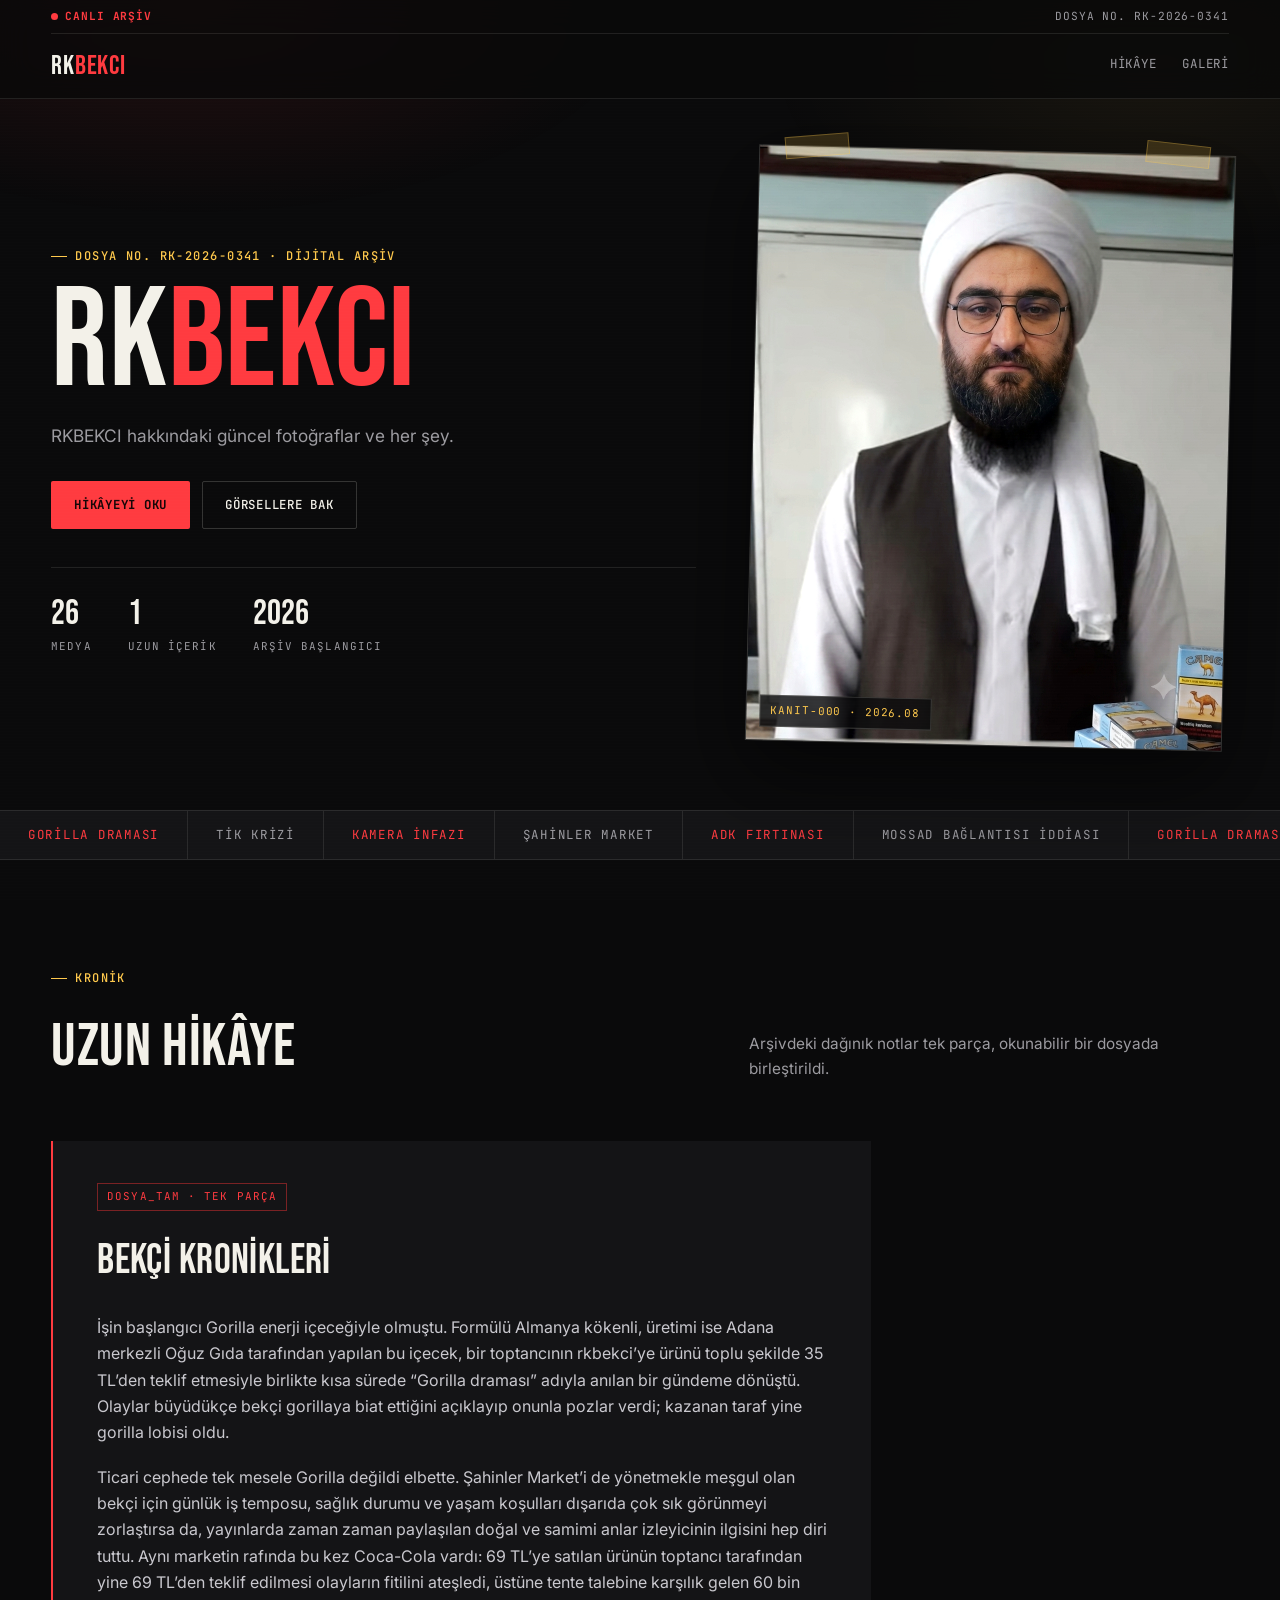
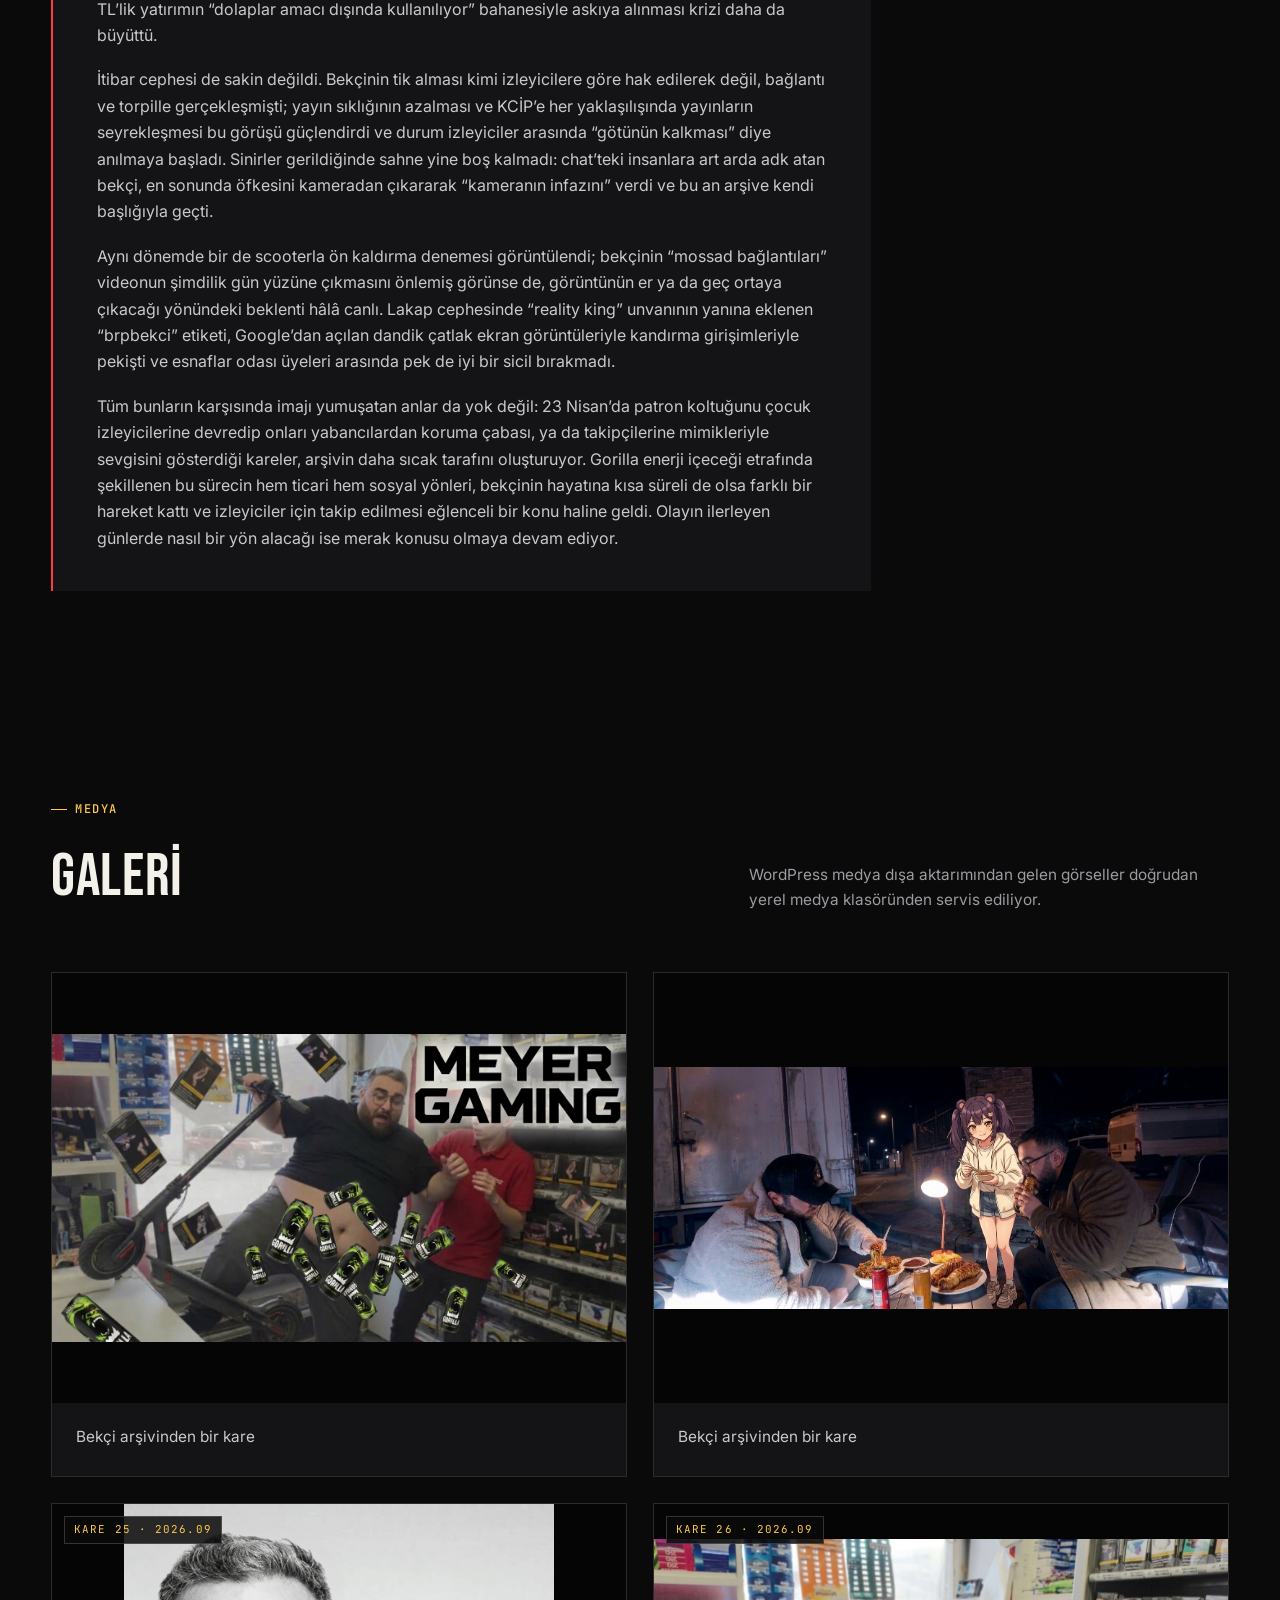
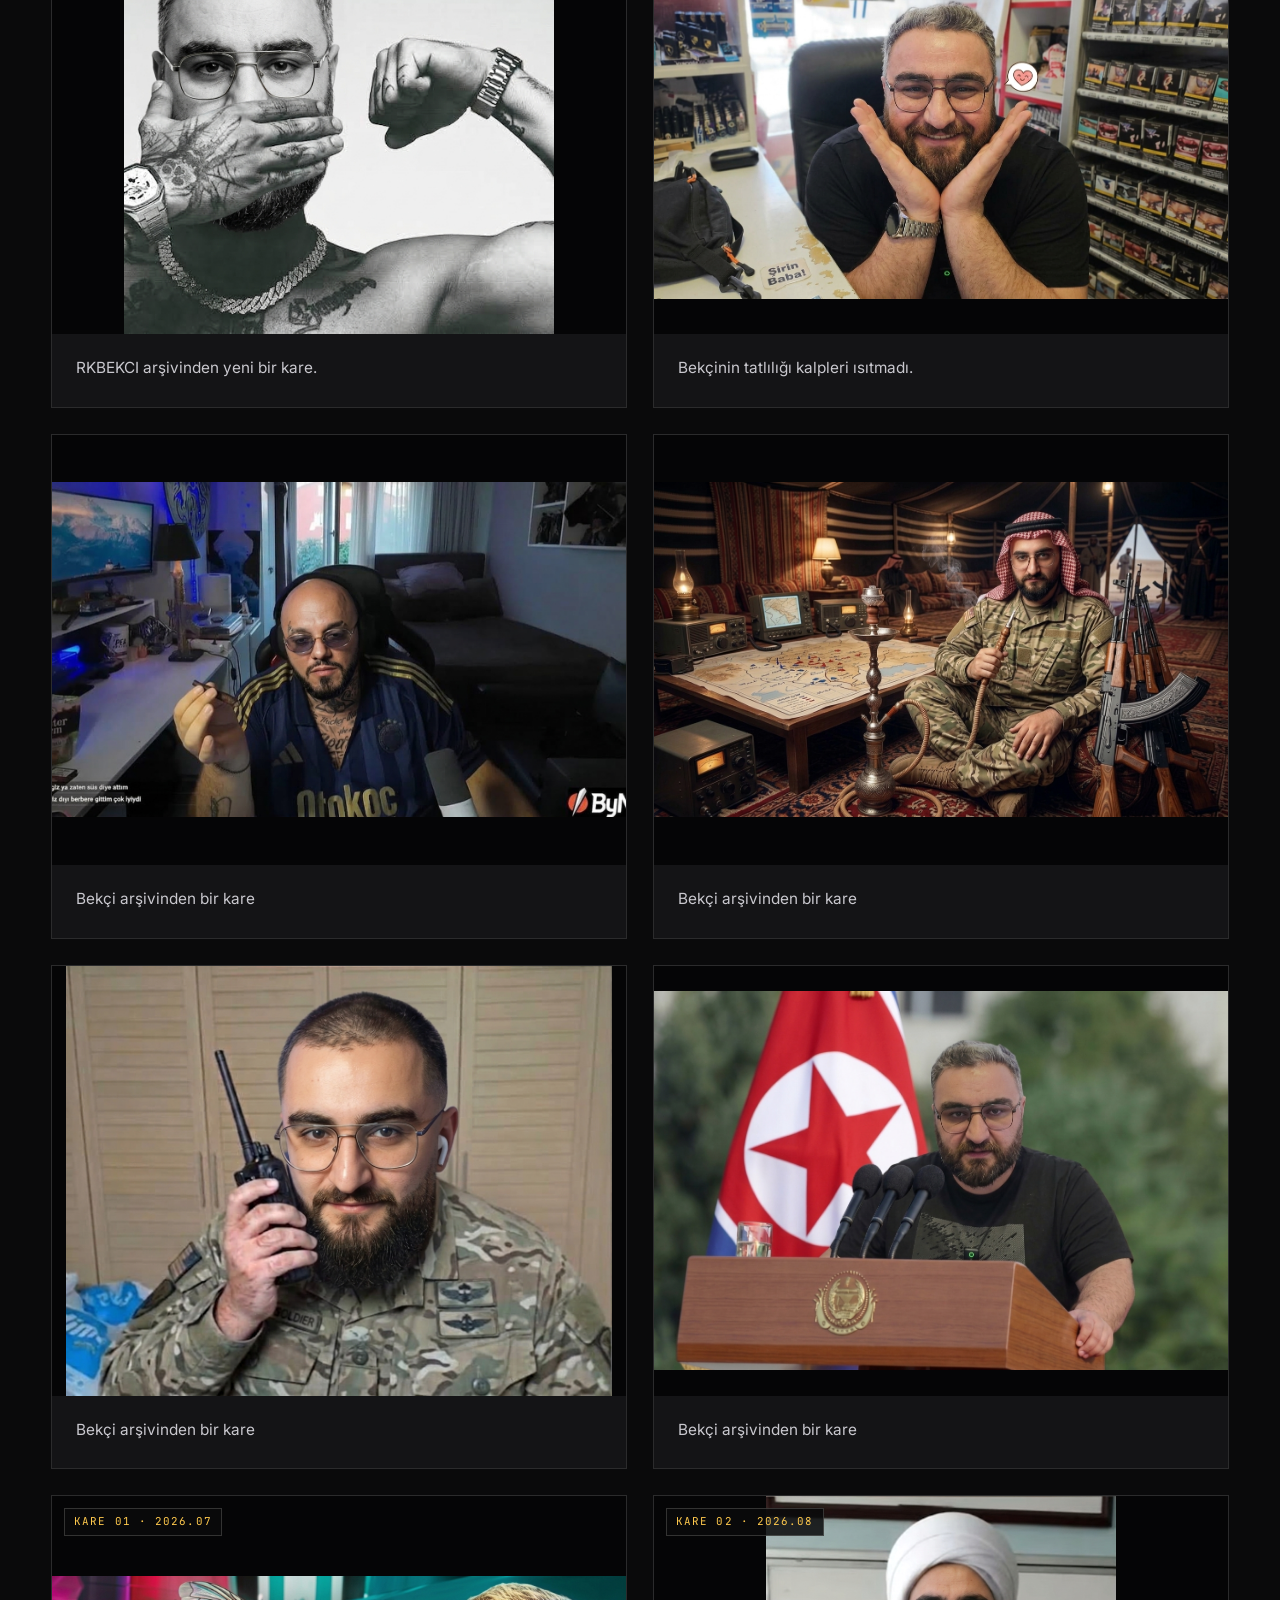
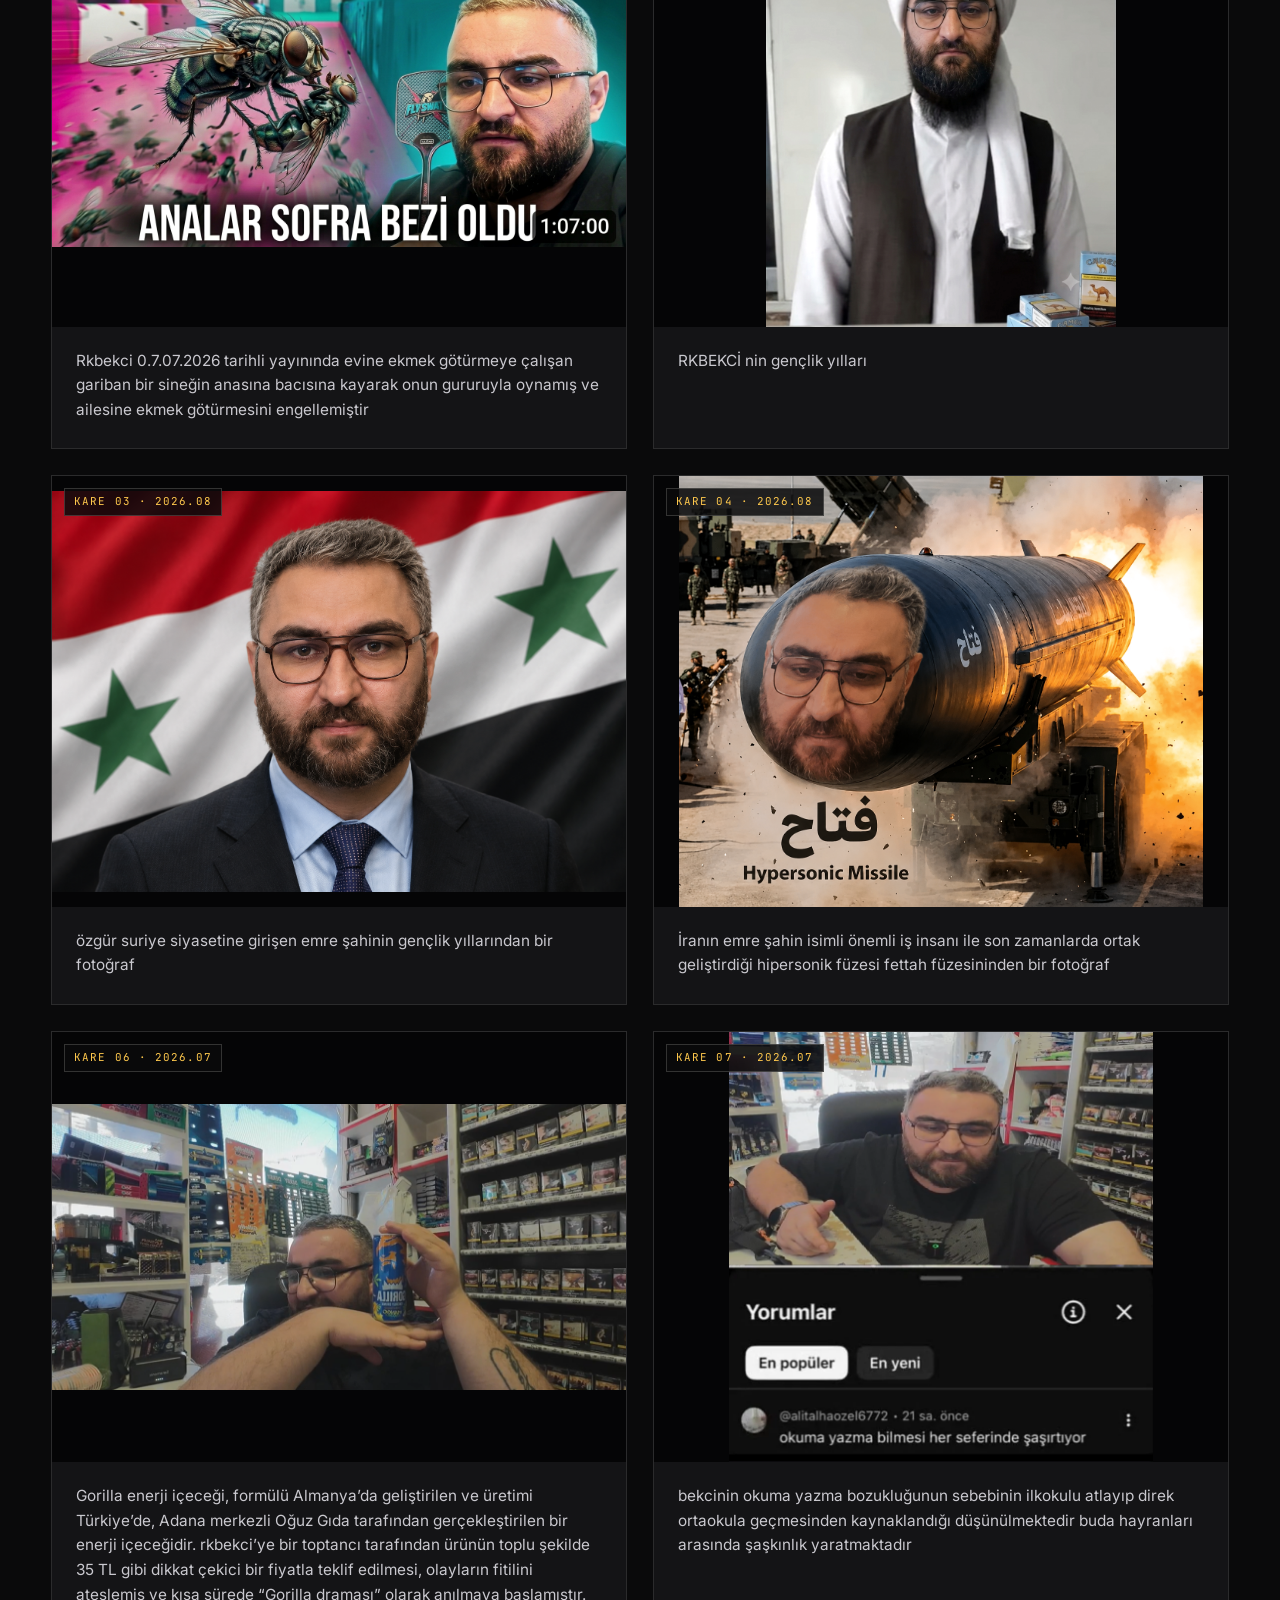
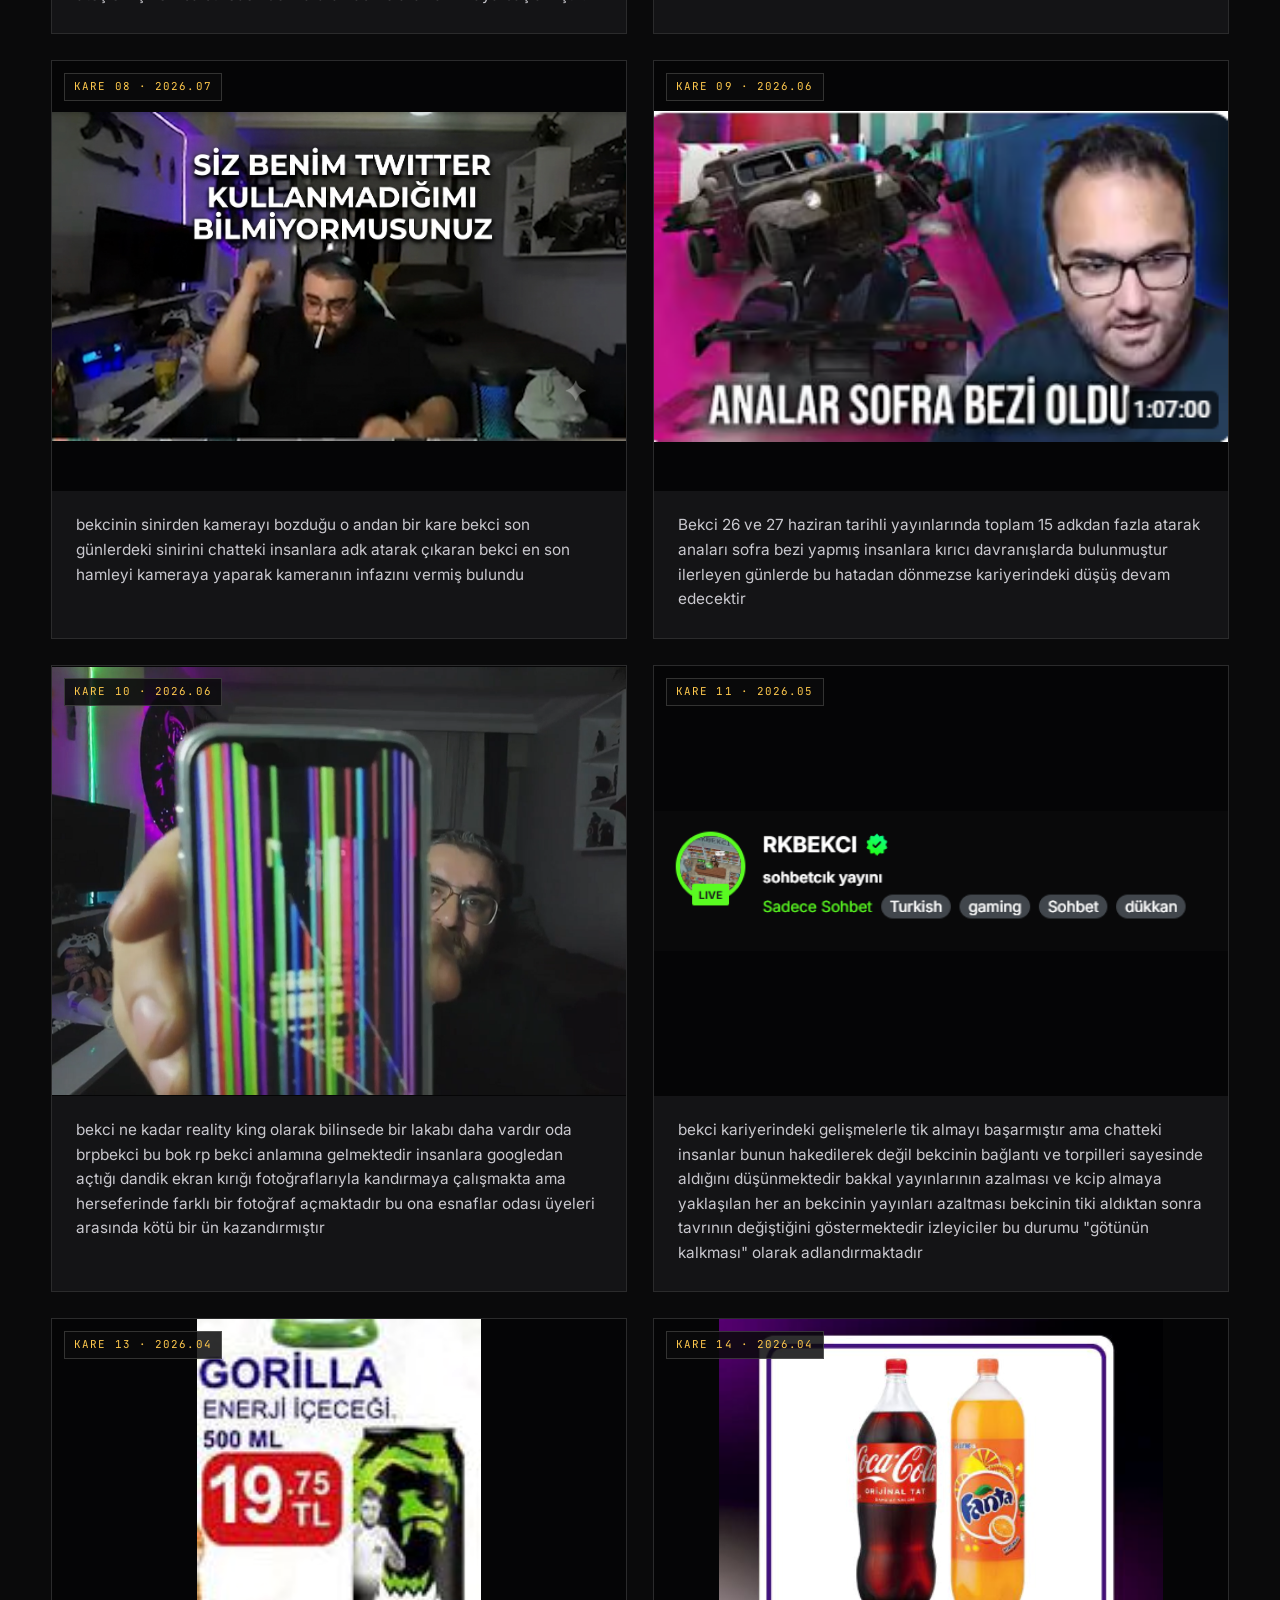
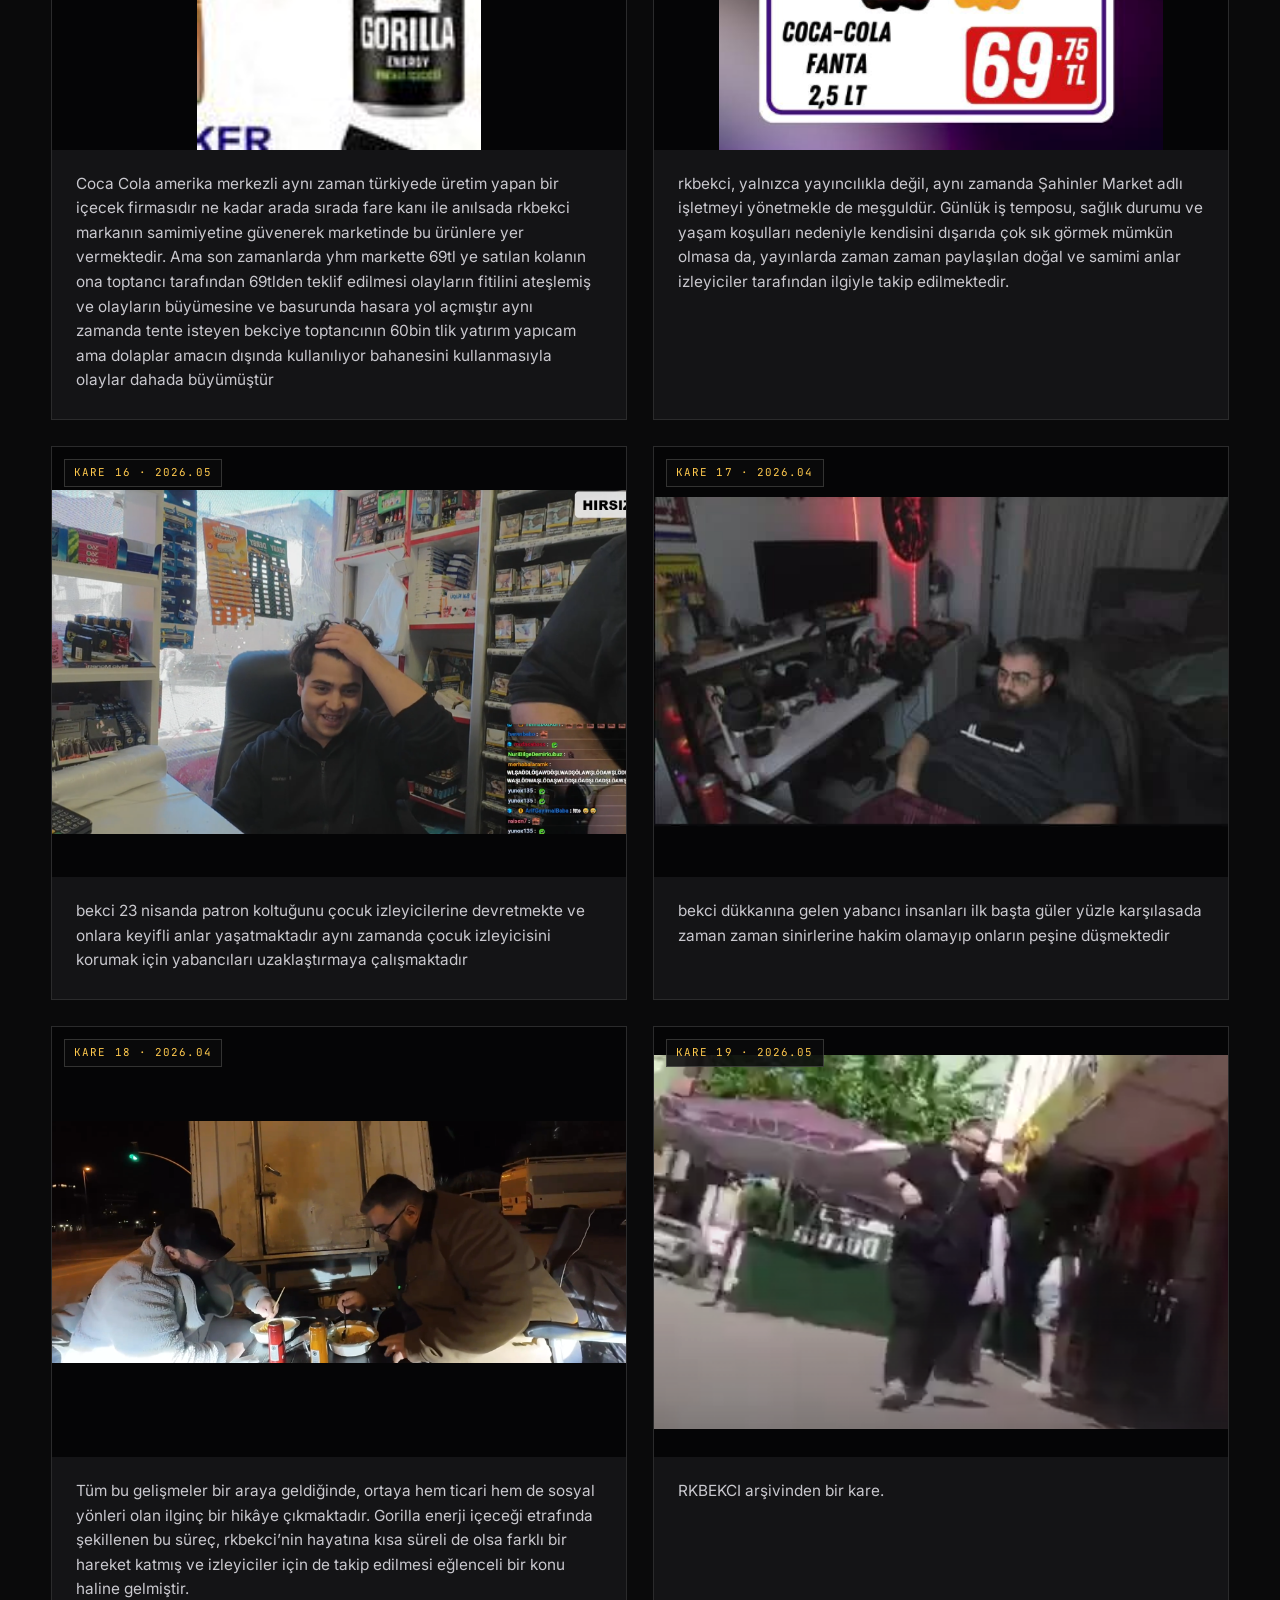
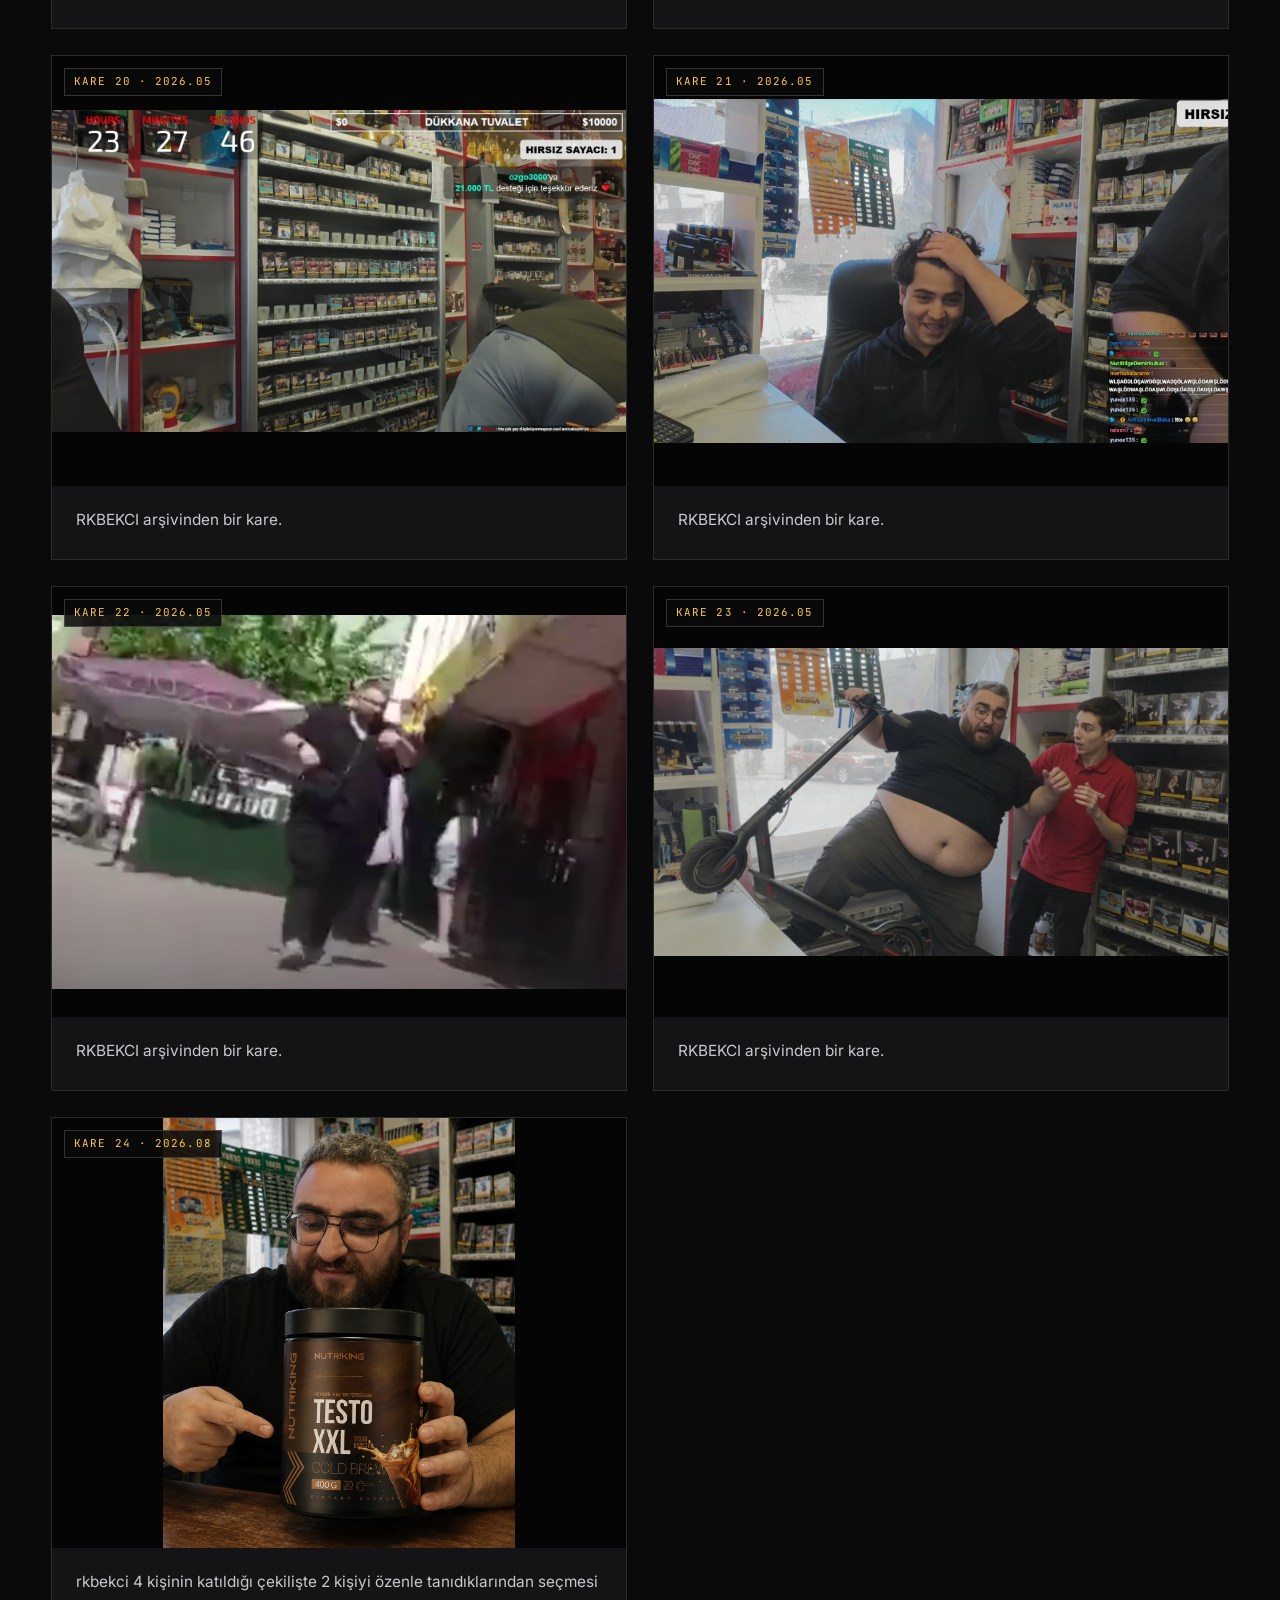
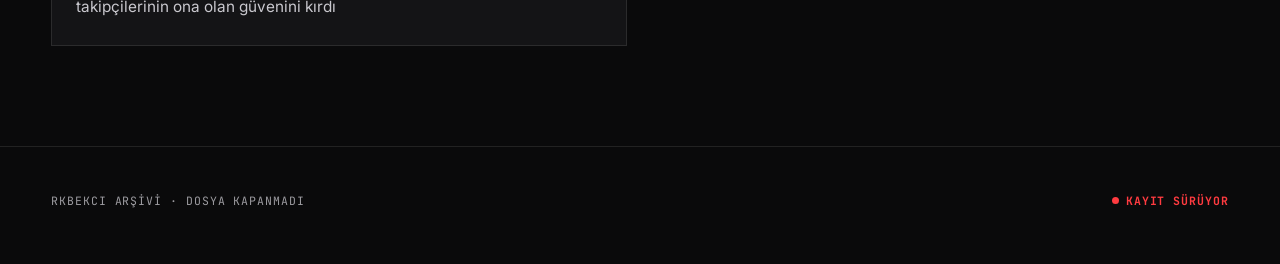
==== commit aa584120: "Add files via upload" ====
--- a/index.html
+++ b/index.html
@@ -3,7 +3,7 @@
 <main id="top"><section class="hero"><div class="wrap hero-grid"><div class="reveal"><div class="eyebrow">Dosya No. RK-2026-0341 &middot; Dijital Arşiv</div><h1>RK<span>BEKCI</span></h1><p>RKBEKCI hakkındaki güncel fotoğraflar ve her şey.</p><div class="actions"><a class="btn primary" href="#hikaye">Hikâyeyi oku</a><a class="btn" href="#galeri">Görsellere bak</a></div><div class="statrow"><div class="stat"><b>26</b><small>medya</small></div><div class="stat"><b>1</b><small>uzun içerik</small></div><div class="stat"><b>2026</b><small>arşiv başlangıcı</small></div></div></div><div class="hero-art"><span class="tape tape-l"></span><span class="tape tape-r"></span><img src="media/2026/08/gemini_generated_image_cyvkvecyvkvecyvk.png" alt="RKBEKCI arşiv görseli"><span class="photo-tag">KANIT-000 &middot; 2026.08</span></div></div><div class="marquee"><div class="marquee-track"><span>GORİLLA DRAMASI</span><span>TİK KRİZİ</span><span>KAMERA İNFAZI</span><span>ŞAHİNLER MARKET</span><span>ADK FIRTINASI</span><span>MOSSAD BAĞLANTISI İDDİASI</span><span>GORİLLA DRAMASI</span><span>TİK KRİZİ</span><span>KAMERA İNFAZI</span><span>ŞAHİNLER MARKET</span><span>ADK FIRTINASI</span><span>MOSSAD BAĞLANTISI İDDİASI</span></div></div></section>
 
 
-<section id="hikaye"><div class="wrap"><div class="section-head"><div><div class="eyebrow">Kronik</div><h2>Uzun Hikâye</h2></div><p>Arşivdeki dağınık notlar tek parça, okunabilir bir dosyada birleştirildi.</p></div><article class="longread"><span class="tag">DOSYA_TAM &middot; TEK PARÇA</span><h3>Bekçi Kronikleri</h3><p>İşin başlangıcı Gorilla enerji içeceğiyle olmuştu. Formülü Almanya kökenli, üretimi ise Adana merkezli Oğuz Gıda tarafından yapılan bu içecek, bir toptancının rkbekci’ye ürünü toplu şekilde 35 TL’den teklif etmesiyle birlikte kısa sürede “Gorilla draması” adıyla anılan bir gündeme dönüştü. Olaylar büyüdükçe bekçi gorillaya biat ettiğini açıklayıp onunla pozlar verdi; kazanan taraf yine gorilla lobisi oldu.</p><p>Ticari cephede tek mesele Gorilla değildi elbette. Şahinler Market’i de yönetmekle meşgul olan bekçi için günlük iş temposu, sağlık durumu ve yaşam koşulları dışarıda çok sık görünmeyi zorlaştırsa da, yayınlarda zaman zaman paylaşılan doğal ve samimi anlar izleyicinin ilgisini hep diri tuttu. Aynı marketin rafında bu kez Coca-Cola vardı: 69 TL’ye satılan ürünün toptancı tarafından yine 69 TL’den teklif edilmesi olayların fitilini ateşledi, üstüne tente talebine karşılık gelen 60 bin TL’lik yatırımın “dolaplar amacı dışında kullanılıyor” bahanesiyle askıya alınması krizi daha da büyüttü.</p><p>İtibar cephesi de sakin değildi. Bekçinin tik alması kimi izleyicilere göre hak edilerek değil, bağlantı ve torpille gerçekleşmişti; yayın sıklığının azalması ve KCİP’e her yaklaşılışında yayınların seyrekleşmesi bu görüşü güçlendirdi ve durum izleyiciler arasında “götünün kalkması” diye anılmaya başladı. Sinirler gerildiğinde sahne yine boş kalmadı: chat’teki insanlara art arda adk atan bekçi, en sonunda öfkesini kameradan çıkararak “kameranın infazını” verdi ve bu an arşive kendi başlığıyla geçti.</p><p>Aynı dönemde bir de scooterla ön kaldırma denemesi görüntülendi; bekçinin “mossad bağlantıları” videonun şimdilik gün yüzüne çıkmasını önlemiş görünse de, görüntünün er ya da geç ortaya çıkacağı yönündeki beklenti hâlâ canlı. Lakap cephesinde “reality king” unvanının yanına eklenen “brpbekci” etiketi, Google’dan açılan dandik çatlak ekran görüntüleriyle kandırma girişimleriyle pekişti ve esnaflar odası üyeleri arasında pek de iyi bir sicil bırakmadı.</p><p>Tüm bunların karşısında imajı yumuşatan anlar da yok değil: 23 Nisan’da patron koltuğunu çocuk izleyicilerine devredip onları yabancılardan koruma çabası, ya da takipçilerine mimikleriyle sevgisini gösterdiği kareler, arşivin daha sıcak tarafını oluşturuyor. Gorilla enerji içeceği etrafında şekillenen bu sürecin hem ticari hem sosyal yönleri, bekçinin hayatına kısa süreli de olsa farklı bir hareket kattı ve izleyiciler için takip edilmesi eğlenceli bir konu haline geldi. Olayın ilerleyen günlerde nasıl bir yön alacağı ise merak konusu olmaya devam ediyor.</p></article></div></section><section id="galeri"><div class="wrap"><div class="section-head"><div><div class="eyebrow">Medya</div><h2>Galeri</h2></div><p>WordPress medya dışa aktarımından gelen görseller doğrudan yerel medya klasöründen servis ediliyor.</p></div><div class="gallery"><article class="card"><div class="media"><img loading="lazy" src="media/2026/09/gemini_generated_image_olzbziolzbziolzb.jpg" alt="Büfede scooter yanında düşen kişi, etrafında uçuşan sigara paketleri ve enerji içecekleri, üstte "Meyer Gaming" yazısı"></div><div class="card-body"><p>Bekçi arşivinden bir kare</p></div></article><article class="card"><div class="media"><img loading="lazy" src="media/2026/09/gemini_generated_image_g0sexlg0sexlg0se.jpg" alt="Gece sokakta masa başında yemek yiyen iki kişi ve yanlarında bir anime karakteri"></div><div class="card-body"><p>Bekçi arşivinden bir kare</p></div></article><article class="card"><div class="media"><img loading="lazy" src="media/2026/09/gemini_generated_image_4yyb7s4yyb7s4yyb.jpg" alt="Mario kıyafetiyle tezgâh başında dil çıkaran kişi"></div><div class="card-body"><p>Bekçi arşivinden bir kare</p></div></article><article class="card"><div class="media"><img loading="lazy" src="media/2026/09/gemini_generated_image_pqs9xwpqs9xwpqs9.jpg" alt="RKBEKCI arşivinden yeni bir kare"><span class="tag media-tag">KARE 25 · 2026.09</span></div><div class="card-body"><p>RKBEKCI arşivinden yeni bir kare.</p></div></article><article class="card"><div class="media"><img loading="lazy" src="media/2026/09/bekcinin-tatliligi-kalpleri-isitmadi.jpg" alt="Bekçinin tatlılığı kalpleri ısıtmadı"><span class="tag media-tag">KARE 26 &middot; 2026.09</span></div><div class="card-body"><p>Bekçinin tatlılığı kalpleri ısıtmadı.</p></div></article><article class="card"><div class="media"><img loading="lazy" src="media/2026/09/gemini_generated_image_875it2875it2875i.jpg" alt="Yayıncı odasında oturan kişi, elinde puro"></div><div class="card-body"><p>Bekçi arşivinden bir kare</p></div></article><article class="card"><div class="media"><img loading="lazy" src="media/2026/09/gemini_generated_image_ihr4alihr4alihr4.jpg" alt="Çadırda harita masası ve nargile başında kamuflajlı kişi"></div><div class="card-body"><p>Bekçi arşivinden bir kare</p></div></article><article class="card"><div class="media"><img loading="lazy" src="media/2026/09/gemini_generated_image_4wtmi44wtmi44wtm.jpg" alt="Telsizle konuşan üniformalı kişi"></div><div class="card-body"><p>Bekçi arşivinden bir kare</p></div></article><article class="card"><div class="media"><img loading="lazy" src="media/2026/09/gemini_generated_image_6js1hj6js1hj6js1.jpg" alt="Kürsü ve bayrak önünde konuşma yapan kişi"></div><div class="card-body"><p>Bekçi arşivinden bir kare</p></div></article><article class="card"><div class="media"><img loading="lazy" src="media/2026/07/gemini_generated_image_rbcocnrbcocnrbco.jpg" alt="Rkbekci 0.7.07.2026 tarihli yayınında evine ekmek götürmeye çalışan gariban bir sineğin anasına bacısına kayarak onun gu"><span class="tag media-tag">KARE 01 &middot; 2026.07</span></div><div class="card-body"><p>Rkbekci 0.7.07.2026 tarihli yayınında evine ekmek götürmeye çalışan gariban bir sineğin anasına bacısına kayarak onun gururuyla oynamış ve ailesine ekmek götürmesini engellemiştir</p></div></article><article class="card"><div class="media"><img loading="lazy" src="media/2026/08/gemini_generated_image_cyvkvecyvkvecyvk.png" alt="RKBEKCİ nin gençlik yılları"><span class="tag media-tag">KARE 02 &middot; 2026.08</span></div><div class="card-body"><p>RKBEKCİ nin gençlik yılları</p></div></article><article class="card"><div class="media"><img loading="lazy" src="media/2026/08/chatgpt-image-10-agu-2026-19_55_14.png" alt="özgür suriye siyasetine girişen emre şahinin gençlik yıllarından bir fotoğraf"><span class="tag media-tag">KARE 03 &middot; 2026.08</span></div><div class="card-body"><p>özgür suriye siyasetine girişen emre şahinin gençlik yıllarından bir fotoğraf</p></div></article><article class="card"><div class="media"><img loading="lazy" src="media/2026/08/chatgpt-image-10-agu-2026-19_52_59-1.png" alt="İranın emre şahin isimli önemli iş insanı ile son zamanlarda ortak geliştirdiği  hipersonik füzesi fettah füzesininden b"><span class="tag media-tag">KARE 04 &middot; 2026.08</span></div><div class="card-body"><p>İranın emre şahin isimli önemli iş insanı ile son zamanlarda ortak geliştirdiği  hipersonik füzesi fettah füzesininden bir fotoğraf</p></div></article><article class="card"><div class="media"><img loading="lazy" src="media/2026/07/ekran-goruntusu-2026-07-29-155036.png" alt="RKBEKCİ 0.7.07.2026 tarihli yayında gorillaya biat ettiğini açıklamış ve gorillayla pozlar vermiştir ve kazanan taraf go"><span class="tag media-tag">KARE 05 &middot; 2026.07</span></div><div class="card-body"><p>RKBEKCİ 0.7.07.2026 tarihli yayında gorillaya biat ettiğini açıklamış ve gorillayla pozlar vermiştir ve kazanan taraf gorilla lobisi olmuştur</p></div></article><article class="card"><div class="media"><img loading="lazy" src="media/2026/07/ekran-goruntusu-2026-07-07-181808.png" alt="Gorilla enerji içeceği toptancı teklifiyle gündeme gelen an"><span class="tag media-tag">KARE 06 &middot; 2026.07</span></div><div class="card-body"><p>Gorilla enerji içeceği, formülü Almanya’da geliştirilen ve üretimi Türkiye’de, Adana merkezli Oğuz Gıda tarafından gerçekleştirilen bir enerji içeceğidir. rkbekci’ye bir toptancı tarafından ürünün toplu şekilde 35 TL gibi dikkat çekici bir fiyatla teklif edilmesi, olayların fitilini ateşlemiş ve kısa sürede “Gorilla draması” olarak anılmaya başlamıştır.</p></div></article><article class="card"><div class="media"><img loading="lazy" src="media/2026/07/rbekci.png" alt="bekcinin okuma yazma bozukluğunun sebebinin ilkokulu atlayıp direk ortaokula geçmesinden kaynaklandığı düşünülmektedir b"><span class="tag media-tag">KARE 07 &middot; 2026.07</span></div><div class="card-body"><p>bekcinin okuma yazma bozukluğunun sebebinin ilkokulu atlayıp direk ortaokula geçmesinden kaynaklandığı düşünülmektedir buda hayranları arasında şaşkınlık yaratmaktadır</p></div></article><article class="card"><div class="media"><img loading="lazy" src="media/2026/07/gemini_generated_image_6f6fcp6f6fcp6f6f.png" alt="bekcinin sinirden kamerayı bozduğu o andan bir kare bekci son günlerdeki sinirini chatteki insanlara adk atarak çıkaran "><span class="tag media-tag">KARE 08 &middot; 2026.07</span></div><div class="card-body"><p>bekcinin sinirden kamerayı bozduğu o andan bir kare bekci son günlerdeki sinirini chatteki insanlara adk atarak çıkaran bekci en son hamleyi kameraya yaparak kameranın infazını vermiş bulundu</p></div></article><article class="card"><div class="media"><img loading="lazy" src="media/2026/06/ekran-goruntusu-2026-05-17-132645.png" alt="Bekci 26 ve 27 haziran tarihli yayınlarında toplam 15 adkdan fazla atarak anaları sofra bezi yapmış insanlara kırıcı dav"><span class="tag media-tag">KARE 09 &middot; 2026.06</span></div><div class="card-body"><p>Bekci 26 ve 27 haziran tarihli yayınlarında toplam 15 adkdan fazla atarak anaları sofra bezi yapmış insanlara kırıcı davranışlarda bulunmuştur ilerleyen günlerde bu hatadan dönmezse kariyerindeki düşüş devam edecektir</p></div></article><article class="card"><div class="media"><img loading="lazy" src="media/2026/06/ekran-goruntusu-2026-06-08-215226-1.png" alt="bekci ne kadar reality king olarak bilinsede bir lakabı daha vardır oda brpbekci bu bok rp bekci anlamına gelmektedir in"><span class="tag media-tag">KARE 10 &middot; 2026.06</span></div><div class="card-body"><p>bekci ne kadar reality king olarak bilinsede bir lakabı daha vardır oda brpbekci bu bok rp bekci anlamına gelmektedir insanlara googledan açtığı dandik ekran kırığı fotoğraflarıyla kandırmaya çalışmakta ama herseferinde farklı bir fotoğraf açmaktadır bu ona esnaflar odası üyeleri arasında kötü bir ün kazandırmıştır</p></div></article><article class="card"><div class="media"><img loading="lazy" src="media/2026/05/ekran-goruntusu-2026-05-25-181703.png" alt="bekci kariyerindeki gelişmelerle tik almayı başarmıştır ama chatteki insanlar bunun hakedilerek değil bekcinin bağlantı "><span class="tag media-tag">KARE 11 &middot; 2026.05</span></div><div class="card-body"><p>bekci kariyerindeki gelişmelerle tik almayı başarmıştır ama chatteki insanlar bunun hakedilerek değil bekcinin bağlantı ve torpilleri sayesinde aldığını düşünmektedir bakkal yayınlarının azalması ve kcip almaya yaklaşılan her an bekcinin yayınları azaltması bekcinin tiki aldıktan sonra tavrının değiştiğini göstermektedir izleyiciler bu durumu &quot;götünün kalkması&quot; olarak adlandırmaktadır</p></div></article><article class="card"><div class="media"><img loading="lazy" src="media/2026/05/ekran-goruntusu-2026-05-29-155709.png" alt="bekci alınan son haberlere göre scooterla ön kaldırmaya çalışmış ve bu videoyu alınmış ama bekci mossad bağlantılarını k"><span class="tag media-tag">KARE 12 &middot; 2026.05</span></div><div class="card-body"><p>bekci alınan son haberlere göre scooterla ön kaldırmaya çalışmış ve bu videoyu alınmış ama bekci mossad bağlantılarını kullanarak şuanlık videoyu güvende tutmaya çalışmaktadır ama yaşlı emrenin eline videonun geçmesi yakın zamanda videonun bizimle olacağına işaret olabilir</p></div></article><article class="card"><div class="media"><img loading="lazy" src="media/2026/04/whatsapp-image-2026-04-19-at-16.23.21-1.jpeg" alt="Coca Cola amerika merkezli aynı zaman türkiyede üretim yapan bir içecek firmasıdır ne kadar arada sırada fare kanı ile a"><span class="tag media-tag">KARE 13 &middot; 2026.04</span></div><div class="card-body"><p>Coca Cola amerika merkezli aynı zaman türkiyede üretim yapan bir içecek firmasıdır ne kadar arada sırada fare kanı ile anılsada rkbekci markanın samimiyetine güvenerek marketinde bu ürünlere yer vermektedir. Ama son zamanlarda yhm markette 69tl ye satılan kolanın ona toptancı tarafından 69tlden teklif edilmesi olayların fitilini ateşlemiş ve olayların büyümesine ve basurunda hasara yol açmıştır aynı zamanda tente isteyen bekciye toptancının 60bin tlik yatırım yapıcam ama dolaplar amacın dışında kullanılıyor bahanesini kullanmasıyla olaylar dahada büyümüştür</p></div></article><article class="card"><div class="media"><img loading="lazy" src="media/2026/04/evet-1.png" alt="rkbekci Şahinler Market işletmesi başında"><span class="tag media-tag">KARE 14 &middot; 2026.04</span></div><div class="card-body"><p>rkbekci, yalnızca yayıncılıkla değil, aynı zamanda Şahinler Market adlı işletmeyi yönetmekle de meşguldür. Günlük iş temposu, sağlık durumu ve yaşam koşulları nedeniyle kendisini dışarıda çok sık görmek mümkün olmasa da, yayınlarda zaman zaman paylaşılan doğal ve samimi anlar izleyiciler tarafından ilgiyle takip edilmektedir.</p></div></article><article class="card"><div class="media"><img loading="lazy" src="media/2026/04/dil.png" alt="bekci takipçilerine sevgisini zaman zaman mimikleri ile ifade etmektedir"><span class="tag media-tag">KARE 15 &middot; 2026.04</span></div><div class="card-body"><p>bekci takipçilerine sevgisini zaman zaman mimikleri ile ifade etmektedir</p></div></article><article class="card"><div class="media"><img loading="lazy" src="media/2026/05/ekran-goruntusu-2026-05-17-221239.png" alt="bekci 23 nisanda patron koltuğunu çocuk izleyicilerine devretmekte ve onlara keyifli anlar yaşatmaktadır aynı zamanda ço"><span class="tag media-tag">KARE 16 &middot; 2026.05</span></div><div class="card-body"><p>bekci 23 nisanda patron koltuğunu çocuk izleyicilerine devretmekte ve onlara keyifli anlar yaşatmaktadır aynı zamanda çocuk izleyicisini korumak için yabancıları uzaklaştırmaya çalışmaktadır</p></div></article><article class="card"><div class="media"><img loading="lazy" src="media/2026/04/k6s2jq9-1.jpg" alt="bekci dükkanına gelen yabancı insanları ilk başta güler yüzle karşılasada zaman zaman sinirlerine hakim olamayıp onların"><span class="tag media-tag">KARE 17 &middot; 2026.04</span></div><div class="card-body"><p>bekci dükkanına gelen yabancı insanları ilk başta güler yüzle karşılasada zaman zaman sinirlerine hakim olamayıp onların peşine düşmektedir</p></div></article><article class="card"><div class="media"><img loading="lazy" src="media/2026/04/samimi-1.png" alt="Gorilla draması sürecinin genel değerlendirmesi"><span class="tag media-tag">KARE 18 &middot; 2026.04</span></div><div class="card-body"><p>Tüm bu gelişmeler bir araya geldiğinde, ortaya hem ticari hem de sosyal yönleri olan ilginç bir hikâye çıkmaktadır. Gorilla enerji içeceği etrafında şekillenen bu süreç, rkbekci’nin hayatına kısa süreli de olsa farklı bir hareket katmış ve izleyiciler için de takip edilmesi eğlenceli bir konu haline gelmiştir.</p></div></article><article class="card"><div class="media"><img loading="lazy" src="media/2026/05/ekran-goruntusu-2026-05-17-220336-1.png" alt="RKBEKCI arşivinden bir kare."><span class="tag media-tag">KARE 19 &middot; 2026.05</span></div><div class="card-body"><p>RKBEKCI arşivinden bir kare.</p></div></article><article class="card"><div class="media"><img loading="lazy" src="media/2026/05/ekran-goruntusu-2026-05-14-181348.png" alt="RKBEKCI arşivinden bir kare."><span class="tag media-tag">KARE 20 &middot; 2026.05</span></div><div class="card-body"><p>RKBEKCI arşivinden bir kare.</p></div></article><article class="card"><div class="media"><img loading="lazy" src="media/2026/05/ekran-goruntusu-2026-05-17-221239-1.png" alt="RKBEKCI arşivinden bir kare."><span class="tag media-tag">KARE 21 &middot; 2026.05</span></div><div class="card-body"><p>RKBEKCI arşivinden bir kare.</p></div></article><article class="card"><div class="media"><img loading="lazy" src="media/2026/05/ekran-goruntusu-2026-05-17-220336.png" alt="RKBEKCI arşivinden bir kare."><span class="tag media-tag">KARE 22 &middot; 2026.05</span></div><div class="card-body"><p>RKBEKCI arşivinden bir kare.</p></div></article><article class="card"><div class="media"><img loading="lazy" src="media/2026/05/ekran-goruntusu-2026-05-29-142355.png" alt="RKBEKCI arşivinden bir kare."><span class="tag media-tag">KARE 23 &middot; 2026.05</span></div><div class="card-body"><p>RKBEKCI arşivinden bir kare.</p></div></article><article class="card"><div class="media"><img loading="eager" src="rkbekci-testo-xxl.jpg" alt="rkbekci 4 kişinin katıldığı çekilişte 2 kişiyi özenle tanıdıklarından seçmesi takipçilerinin ona olan güvenini kırdı"><span class="tag media-tag">KARE 24 · 2026.08</span></div><div class="card-body"><p>rkbekci 4 kişinin katıldığı çekilişte 2 kişiyi özenle tanıdıklarından seçmesi takipçilerinin ona olan güvenini kırdı</p></div></article></div></div></section>
+<section id="hikaye"><div class="wrap"><div class="section-head"><div><div class="eyebrow">Kronik</div><h2>Uzun Hikâye</h2></div><p>Arşivdeki dağınık notlar tek parça, okunabilir bir dosyada birleştirildi.</p></div><article class="longread"><span class="tag">DOSYA_TAM &middot; TEK PARÇA</span><h3>Bekçi Kronikleri</h3><p>İşin başlangıcı Gorilla enerji içeceğiyle olmuştu. Formülü Almanya kökenli, üretimi ise Adana merkezli Oğuz Gıda tarafından yapılan bu içecek, bir toptancının rkbekci’ye ürünü toplu şekilde 35 TL’den teklif etmesiyle birlikte kısa sürede “Gorilla draması” adıyla anılan bir gündeme dönüştü. Olaylar büyüdükçe bekçi gorillaya biat ettiğini açıklayıp onunla pozlar verdi; kazanan taraf yine gorilla lobisi oldu.</p><p>Ticari cephede tek mesele Gorilla değildi elbette. Şahinler Market’i de yönetmekle meşgul olan bekçi için günlük iş temposu, sağlık durumu ve yaşam koşulları dışarıda çok sık görünmeyi zorlaştırsa da, yayınlarda zaman zaman paylaşılan doğal ve samimi anlar izleyicinin ilgisini hep diri tuttu. Aynı marketin rafında bu kez Coca-Cola vardı: 69 TL’ye satılan ürünün toptancı tarafından yine 69 TL’den teklif edilmesi olayların fitilini ateşledi, üstüne tente talebine karşılık gelen 60 bin TL’lik yatırımın “dolaplar amacı dışında kullanılıyor” bahanesiyle askıya alınması krizi daha da büyüttü.</p><p>İtibar cephesi de sakin değildi. Bekçinin tik alması kimi izleyicilere göre hak edilerek değil, bağlantı ve torpille gerçekleşmişti; yayın sıklığının azalması ve KCİP’e her yaklaşılışında yayınların seyrekleşmesi bu görüşü güçlendirdi ve durum izleyiciler arasında “götünün kalkması” diye anılmaya başladı. Sinirler gerildiğinde sahne yine boş kalmadı: chat’teki insanlara art arda adk atan bekçi, en sonunda öfkesini kameradan çıkararak “kameranın infazını” verdi ve bu an arşive kendi başlığıyla geçti.</p><p>Aynı dönemde bir de scooterla ön kaldırma denemesi görüntülendi; bekçinin “mossad bağlantıları” videonun şimdilik gün yüzüne çıkmasını önlemiş görünse de, görüntünün er ya da geç ortaya çıkacağı yönündeki beklenti hâlâ canlı. Lakap cephesinde “reality king” unvanının yanına eklenen “brpbekci” etiketi, Google’dan açılan dandik çatlak ekran görüntüleriyle kandırma girişimleriyle pekişti ve esnaflar odası üyeleri arasında pek de iyi bir sicil bırakmadı.</p><p>Tüm bunların karşısında imajı yumuşatan anlar da yok değil: 23 Nisan’da patron koltuğunu çocuk izleyicilerine devredip onları yabancılardan koruma çabası, ya da takipçilerine mimikleriyle sevgisini gösterdiği kareler, arşivin daha sıcak tarafını oluşturuyor. Gorilla enerji içeceği etrafında şekillenen bu sürecin hem ticari hem sosyal yönleri, bekçinin hayatına kısa süreli de olsa farklı bir hareket kattı ve izleyiciler için takip edilmesi eğlenceli bir konu haline geldi. Olayın ilerleyen günlerde nasıl bir yön alacağı ise merak konusu olmaya devam ediyor.</p></article></div></section><section id="galeri"><div class="wrap"><div class="section-head"><div><div class="eyebrow">Medya</div><h2>Galeri</h2></div><p>WordPress medya dışa aktarımından gelen görseller doğrudan yerel medya klasöründen servis ediliyor.</p></div><div class="gallery"><article class="card"><div class="media"><img loading="lazy" src="media/2026/09/gemini_generated_image_olzbziolzbziolzb.jpg" alt="Büfede scooter yanında düşen kişi, etrafında uçuşan sigara paketleri ve enerji içecekleri, üstte "Meyer Gaming" yazısı"></div><div class="card-body"><p>Bekçi arşivinden bir kare</p></div></article><article class="card"><div class="media"><img loading="lazy" src="media/2026/09/gemini_generated_image_g0sexlg0sexlg0se.jpg" alt="Gece sokakta masa başında yemek yiyen iki kişi ve yanlarında bir anime karakteri"></div><div class="card-body"><p>Bekçi arşivinden bir kare</p></div></article><article class="card"><div class="media"><img loading="lazy" src="media/2026/09/gemini_generated_image_pqs9xwpqs9xwpqs9.jpg" alt="RKBEKCI arşivinden yeni bir kare"><span class="tag media-tag">KARE 25 · 2026.09</span></div><div class="card-body"><p>RKBEKCI arşivinden yeni bir kare.</p></div></article><article class="card"><div class="media"><img loading="lazy" src="media/2026/09/bekcinin-tatliligi-kalpleri-isitmadi.jpg" alt="Bekçinin tatlılığı kalpleri ısıtmadı"><span class="tag media-tag">KARE 26 &middot; 2026.09</span></div><div class="card-body"><p>Bekçinin tatlılığı kalpleri ısıtmadı.</p></div></article><article class="card"><div class="media"><img loading="lazy" src="media/2026/09/gemini_generated_image_875it2875it2875i.jpg" alt="Yayıncı odasında oturan kişi, elinde puro"></div><div class="card-body"><p>Bekçi arşivinden bir kare</p></div></article><article class="card"><div class="media"><img loading="lazy" src="media/2026/09/gemini_generated_image_ihr4alihr4alihr4.jpg" alt="Çadırda harita masası ve nargile başında kamuflajlı kişi"></div><div class="card-body"><p>Bekçi arşivinden bir kare</p></div></article><article class="card"><div class="media"><img loading="lazy" src="media/2026/09/gemini_generated_image_4wtmi44wtmi44wtm.jpg" alt="Telsizle konuşan üniformalı kişi"></div><div class="card-body"><p>Bekçi arşivinden bir kare</p></div></article><article class="card"><div class="media"><img loading="lazy" src="media/2026/09/gemini_generated_image_6js1hj6js1hj6js1.jpg" alt="Kürsü ve bayrak önünde konuşma yapan kişi"></div><div class="card-body"><p>Bekçi arşivinden bir kare</p></div></article><article class="card"><div class="media"><img loading="lazy" src="media/2026/07/gemini_generated_image_rbcocnrbcocnrbco.jpg" alt="Rkbekci 0.7.07.2026 tarihli yayınında evine ekmek götürmeye çalışan gariban bir sineğin anasına bacısına kayarak onun gu"><span class="tag media-tag">KARE 01 &middot; 2026.07</span></div><div class="card-body"><p>Rkbekci 0.7.07.2026 tarihli yayınında evine ekmek götürmeye çalışan gariban bir sineğin anasına bacısına kayarak onun gururuyla oynamış ve ailesine ekmek götürmesini engellemiştir</p></div></article><article class="card"><div class="media"><img loading="lazy" src="media/2026/08/gemini_generated_image_cyvkvecyvkvecyvk.png" alt="RKBEKCİ nin gençlik yılları"><span class="tag media-tag">KARE 02 &middot; 2026.08</span></div><div class="card-body"><p>RKBEKCİ nin gençlik yılları</p></div></article><article class="card"><div class="media"><img loading="lazy" src="media/2026/08/chatgpt-image-10-agu-2026-19_55_14.png" alt="özgür suriye siyasetine girişen emre şahinin gençlik yıllarından bir fotoğraf"><span class="tag media-tag">KARE 03 &middot; 2026.08</span></div><div class="card-body"><p>özgür suriye siyasetine girişen emre şahinin gençlik yıllarından bir fotoğraf</p></div></article><article class="card"><div class="media"><img loading="lazy" src="media/2026/08/chatgpt-image-10-agu-2026-19_52_59-1.png" alt="İranın emre şahin isimli önemli iş insanı ile son zamanlarda ortak geliştirdiği  hipersonik füzesi fettah füzesininden b"><span class="tag media-tag">KARE 04 &middot; 2026.08</span></div><div class="card-body"><p>İranın emre şahin isimli önemli iş insanı ile son zamanlarda ortak geliştirdiği  hipersonik füzesi fettah füzesininden bir fotoğraf</p></div></article><article class="card"><div class="media"><img loading="lazy" src="media/2026/07/ekran-goruntusu-2026-07-07-181808.png" alt="Gorilla enerji içeceği toptancı teklifiyle gündeme gelen an"><span class="tag media-tag">KARE 06 &middot; 2026.07</span></div><div class="card-body"><p>Gorilla enerji içeceği, formülü Almanya’da geliştirilen ve üretimi Türkiye’de, Adana merkezli Oğuz Gıda tarafından gerçekleştirilen bir enerji içeceğidir. rkbekci’ye bir toptancı tarafından ürünün toplu şekilde 35 TL gibi dikkat çekici bir fiyatla teklif edilmesi, olayların fitilini ateşlemiş ve kısa sürede “Gorilla draması” olarak anılmaya başlamıştır.</p></div></article><article class="card"><div class="media"><img loading="lazy" src="media/2026/07/rbekci.png" alt="bekcinin okuma yazma bozukluğunun sebebinin ilkokulu atlayıp direk ortaokula geçmesinden kaynaklandığı düşünülmektedir b"><span class="tag media-tag">KARE 07 &middot; 2026.07</span></div><div class="card-body"><p>bekcinin okuma yazma bozukluğunun sebebinin ilkokulu atlayıp direk ortaokula geçmesinden kaynaklandığı düşünülmektedir buda hayranları arasında şaşkınlık yaratmaktadır</p></div></article><article class="card"><div class="media"><img loading="lazy" src="media/2026/07/gemini_generated_image_6f6fcp6f6fcp6f6f.png" alt="bekcinin sinirden kamerayı bozduğu o andan bir kare bekci son günlerdeki sinirini chatteki insanlara adk atarak çıkaran "><span class="tag media-tag">KARE 08 &middot; 2026.07</span></div><div class="card-body"><p>bekcinin sinirden kamerayı bozduğu o andan bir kare bekci son günlerdeki sinirini chatteki insanlara adk atarak çıkaran bekci en son hamleyi kameraya yaparak kameranın infazını vermiş bulundu</p></div></article><article class="card"><div class="media"><img loading="lazy" src="media/2026/06/ekran-goruntusu-2026-05-17-132645.png" alt="Bekci 26 ve 27 haziran tarihli yayınlarında toplam 15 adkdan fazla atarak anaları sofra bezi yapmış insanlara kırıcı dav"><span class="tag media-tag">KARE 09 &middot; 2026.06</span></div><div class="card-body"><p>Bekci 26 ve 27 haziran tarihli yayınlarında toplam 15 adkdan fazla atarak anaları sofra bezi yapmış insanlara kırıcı davranışlarda bulunmuştur ilerleyen günlerde bu hatadan dönmezse kariyerindeki düşüş devam edecektir</p></div></article><article class="card"><div class="media"><img loading="lazy" src="media/2026/06/ekran-goruntusu-2026-06-08-215226-1.png" alt="bekci ne kadar reality king olarak bilinsede bir lakabı daha vardır oda brpbekci bu bok rp bekci anlamına gelmektedir in"><span class="tag media-tag">KARE 10 &middot; 2026.06</span></div><div class="card-body"><p>bekci ne kadar reality king olarak bilinsede bir lakabı daha vardır oda brpbekci bu bok rp bekci anlamına gelmektedir insanlara googledan açtığı dandik ekran kırığı fotoğraflarıyla kandırmaya çalışmakta ama herseferinde farklı bir fotoğraf açmaktadır bu ona esnaflar odası üyeleri arasında kötü bir ün kazandırmıştır</p></div></article><article class="card"><div class="media"><img loading="lazy" src="media/2026/05/ekran-goruntusu-2026-05-25-181703.png" alt="bekci kariyerindeki gelişmelerle tik almayı başarmıştır ama chatteki insanlar bunun hakedilerek değil bekcinin bağlantı "><span class="tag media-tag">KARE 11 &middot; 2026.05</span></div><div class="card-body"><p>bekci kariyerindeki gelişmelerle tik almayı başarmıştır ama chatteki insanlar bunun hakedilerek değil bekcinin bağlantı ve torpilleri sayesinde aldığını düşünmektedir bakkal yayınlarının azalması ve kcip almaya yaklaşılan her an bekcinin yayınları azaltması bekcinin tiki aldıktan sonra tavrının değiştiğini göstermektedir izleyiciler bu durumu &quot;götünün kalkması&quot; olarak adlandırmaktadır</p></div></article><article class="card"><div class="media"><img loading="lazy" src="media/2026/04/whatsapp-image-2026-04-19-at-16.23.21-1.jpeg" alt="Coca Cola amerika merkezli aynı zaman türkiyede üretim yapan bir içecek firmasıdır ne kadar arada sırada fare kanı ile a"><span class="tag media-tag">KARE 13 &middot; 2026.04</span></div><div class="card-body"><p>Coca Cola amerika merkezli aynı zaman türkiyede üretim yapan bir içecek firmasıdır ne kadar arada sırada fare kanı ile anılsada rkbekci markanın samimiyetine güvenerek marketinde bu ürünlere yer vermektedir. Ama son zamanlarda yhm markette 69tl ye satılan kolanın ona toptancı tarafından 69tlden teklif edilmesi olayların fitilini ateşlemiş ve olayların büyümesine ve basurunda hasara yol açmıştır aynı zamanda tente isteyen bekciye toptancının 60bin tlik yatırım yapıcam ama dolaplar amacın dışında kullanılıyor bahanesini kullanmasıyla olaylar dahada büyümüştür</p></div></article><article class="card"><div class="media"><img loading="lazy" src="media/2026/04/evet-1.png" alt="rkbekci Şahinler Market işletmesi başında"><span class="tag media-tag">KARE 14 &middot; 2026.04</span></div><div class="card-body"><p>rkbekci, yalnızca yayıncılıkla değil, aynı zamanda Şahinler Market adlı işletmeyi yönetmekle de meşguldür. Günlük iş temposu, sağlık durumu ve yaşam koşulları nedeniyle kendisini dışarıda çok sık görmek mümkün olmasa da, yayınlarda zaman zaman paylaşılan doğal ve samimi anlar izleyiciler tarafından ilgiyle takip edilmektedir.</p></div></article><article class="card"><div class="media"><img loading="lazy" src="media/2026/05/ekran-goruntusu-2026-05-17-221239.png" alt="bekci 23 nisanda patron koltuğunu çocuk izleyicilerine devretmekte ve onlara keyifli anlar yaşatmaktadır aynı zamanda ço"><span class="tag media-tag">KARE 16 &middot; 2026.05</span></div><div class="card-body"><p>bekci 23 nisanda patron koltuğunu çocuk izleyicilerine devretmekte ve onlara keyifli anlar yaşatmaktadır aynı zamanda çocuk izleyicisini korumak için yabancıları uzaklaştırmaya çalışmaktadır</p></div></article><article class="card"><div class="media"><img loading="lazy" src="media/2026/04/k6s2jq9-1.jpg" alt="bekci dükkanına gelen yabancı insanları ilk başta güler yüzle karşılasada zaman zaman sinirlerine hakim olamayıp onların"><span class="tag media-tag">KARE 17 &middot; 2026.04</span></div><div class="card-body"><p>bekci dükkanına gelen yabancı insanları ilk başta güler yüzle karşılasada zaman zaman sinirlerine hakim olamayıp onların peşine düşmektedir</p></div></article><article class="card"><div class="media"><img loading="lazy" src="media/2026/04/samimi-1.png" alt="Gorilla draması sürecinin genel değerlendirmesi"><span class="tag media-tag">KARE 18 &middot; 2026.04</span></div><div class="card-body"><p>Tüm bu gelişmeler bir araya geldiğinde, ortaya hem ticari hem de sosyal yönleri olan ilginç bir hikâye çıkmaktadır. Gorilla enerji içeceği etrafında şekillenen bu süreç, rkbekci’nin hayatına kısa süreli de olsa farklı bir hareket katmış ve izleyiciler için de takip edilmesi eğlenceli bir konu haline gelmiştir.</p></div></article><article class="card"><div class="media"><img loading="lazy" src="media/2026/05/ekran-goruntusu-2026-05-17-220336-1.png" alt="RKBEKCI arşivinden bir kare."><span class="tag media-tag">KARE 19 &middot; 2026.05</span></div><div class="card-body"><p>RKBEKCI arşivinden bir kare.</p></div></article><article class="card"><div class="media"><img loading="lazy" src="media/2026/05/ekran-goruntusu-2026-05-14-181348.png" alt="RKBEKCI arşivinden bir kare."><span class="tag media-tag">KARE 20 &middot; 2026.05</span></div><div class="card-body"><p>RKBEKCI arşivinden bir kare.</p></div></article><article class="card"><div class="media"><img loading="lazy" src="media/2026/05/ekran-goruntusu-2026-05-17-221239-1.png" alt="RKBEKCI arşivinden bir kare."><span class="tag media-tag">KARE 21 &middot; 2026.05</span></div><div class="card-body"><p>RKBEKCI arşivinden bir kare.</p></div></article><article class="card"><div class="media"><img loading="lazy" src="media/2026/05/ekran-goruntusu-2026-05-17-220336.png" alt="RKBEKCI arşivinden bir kare."><span class="tag media-tag">KARE 22 &middot; 2026.05</span></div><div class="card-body"><p>RKBEKCI arşivinden bir kare.</p></div></article><article class="card"><div class="media"><img loading="lazy" src="media/2026/05/ekran-goruntusu-2026-05-29-142355.png" alt="RKBEKCI arşivinden bir kare."><span class="tag media-tag">KARE 23 &middot; 2026.05</span></div><div class="card-body"><p>RKBEKCI arşivinden bir kare.</p></div></article><article class="card"><div class="media"><img loading="eager" src="rkbekci-testo-xxl.jpg" alt="rkbekci 4 kişinin katıldığı çekilişte 2 kişiyi özenle tanıdıklarından seçmesi takipçilerinin ona olan güvenini kırdı"><span class="tag media-tag">KARE 24 · 2026.08</span></div><div class="card-body"><p>rkbekci 4 kişinin katıldığı çekilişte 2 kişiyi özenle tanıdıklarından seçmesi takipçilerinin ona olan güvenini kırdı</p></div></article></div></div></section>
 </main><footer><div class="wrap footer-row"><span>RKBEKCI ARŞİVİ &middot; DOSYA KAPANMADI</span><span class="rec"><i></i>KAYIT SÜRÜYOR</span></div></footer><script src="script.js"></script>
 
 <div id="rkLightbox" aria-hidden="true"><button id="rkClose" aria-label="Kapat">×</button><img id="rkLbImg" alt=""><div id="rkCaption"></div></div></body></html>
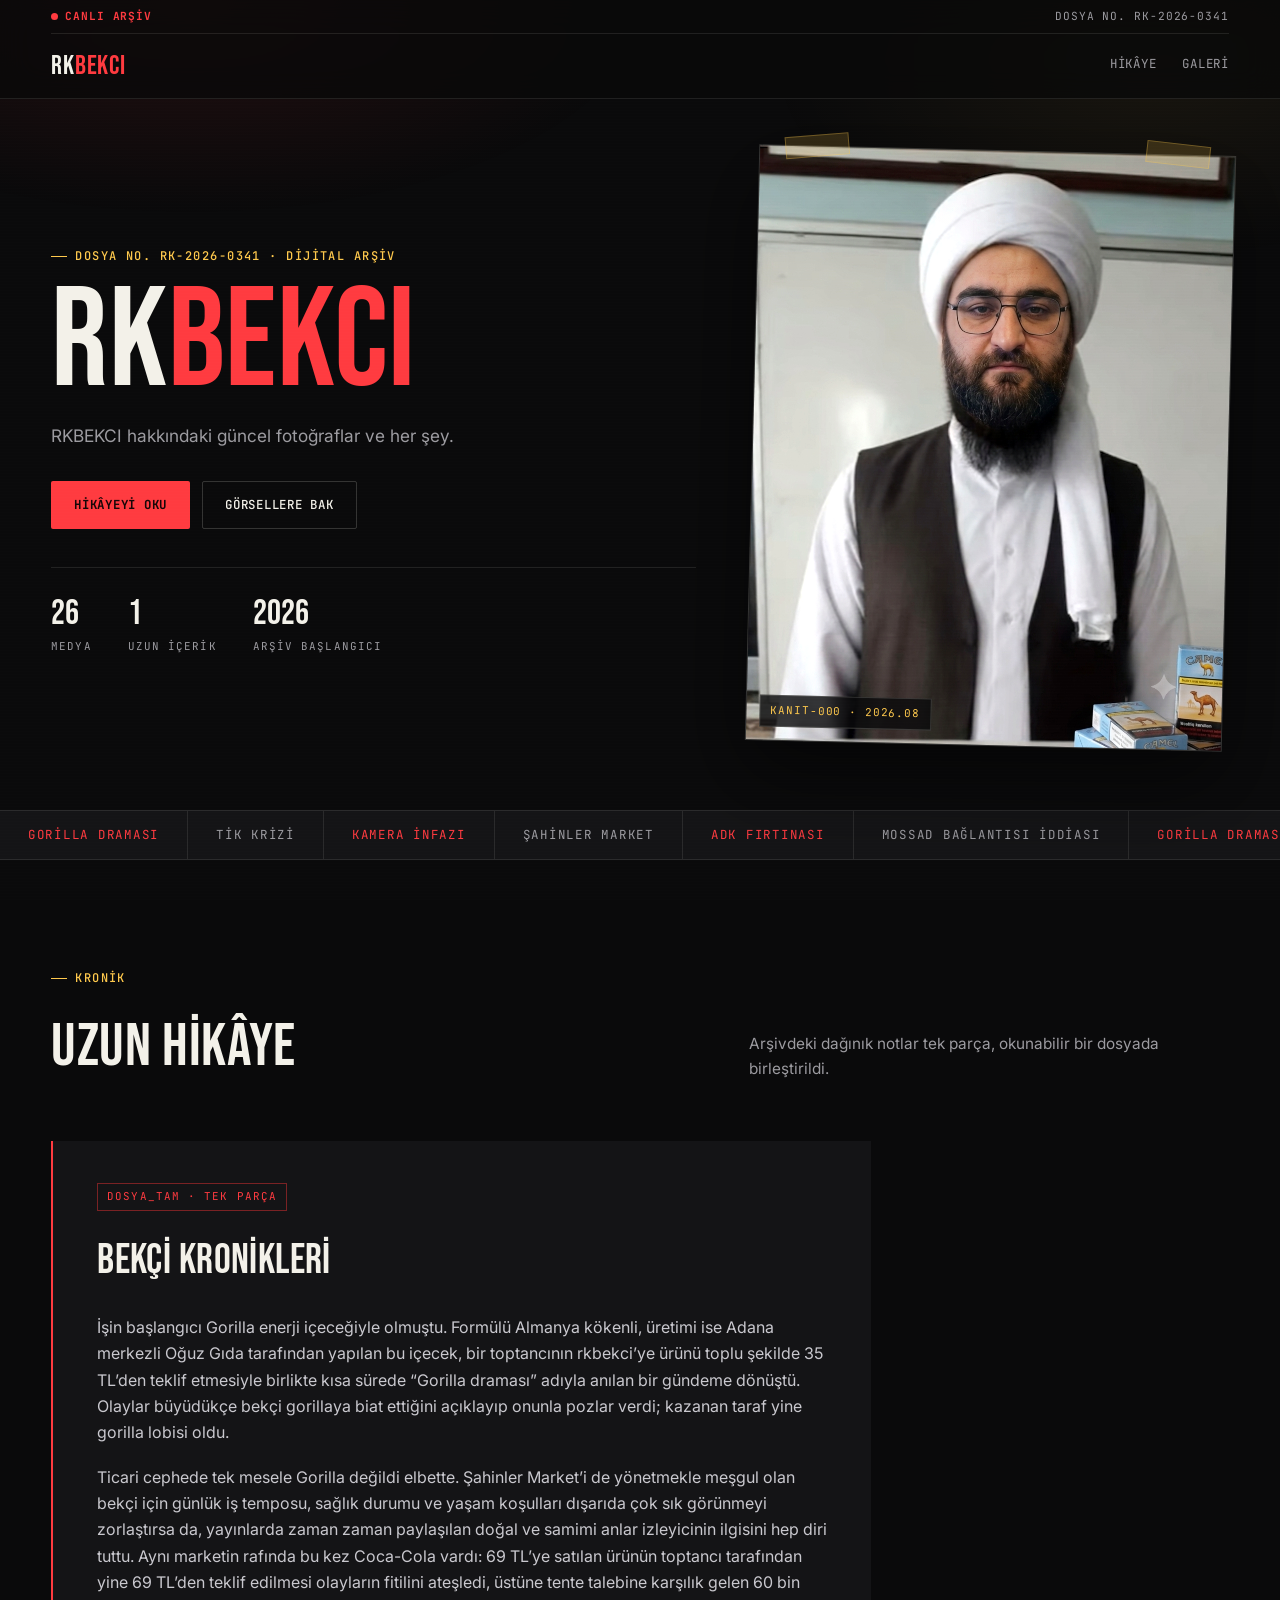
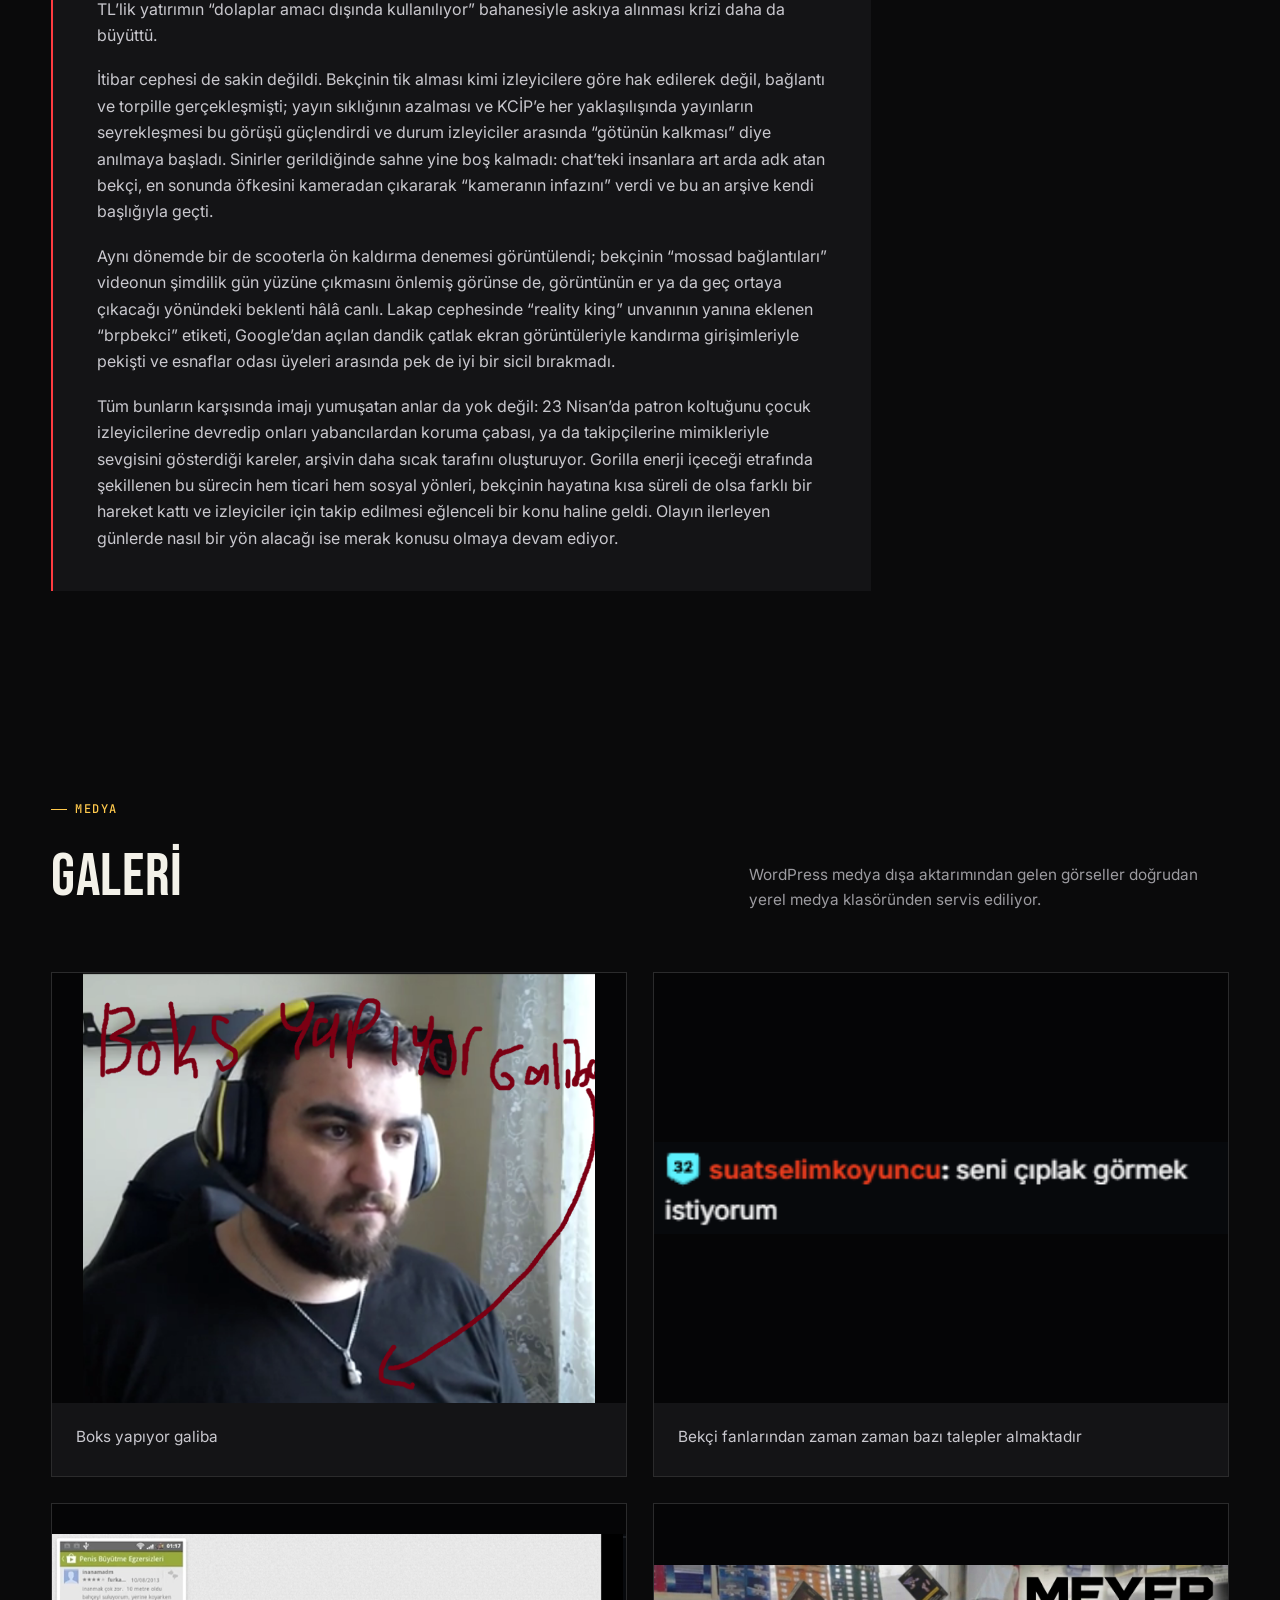
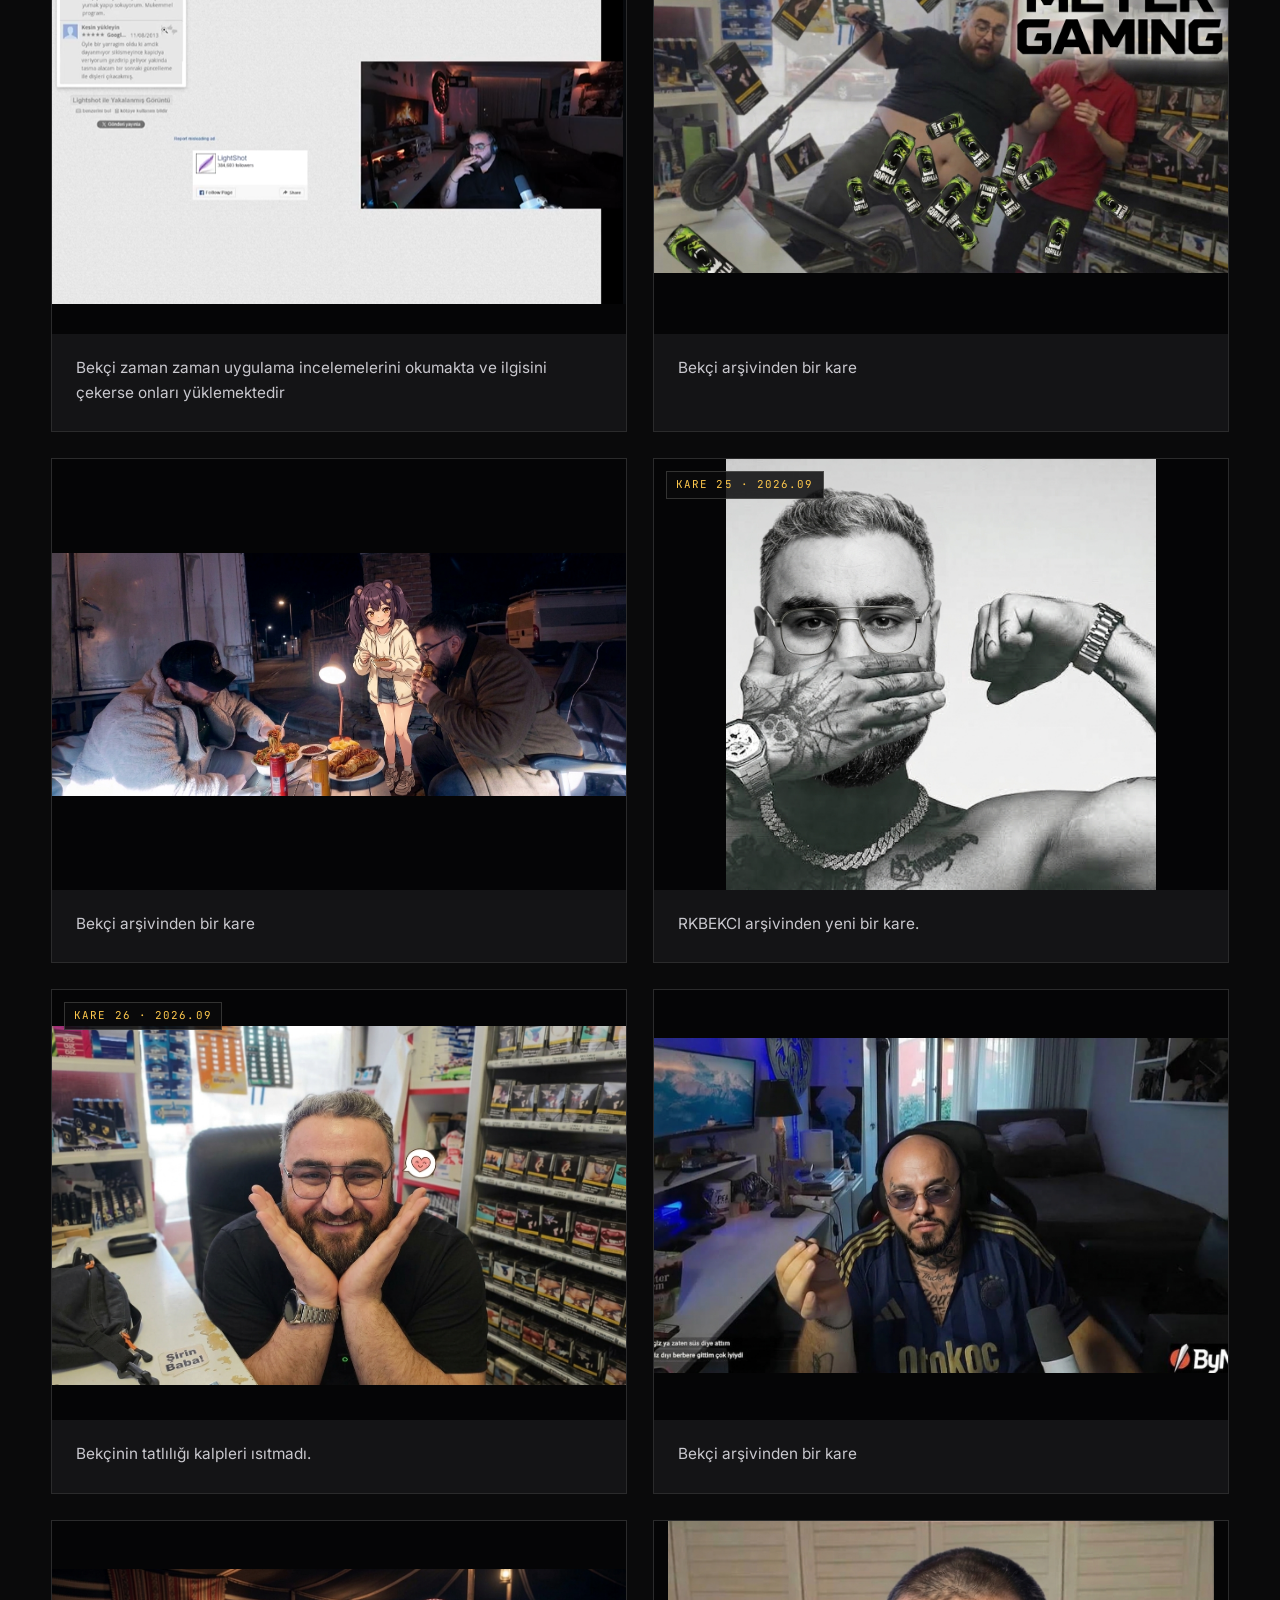
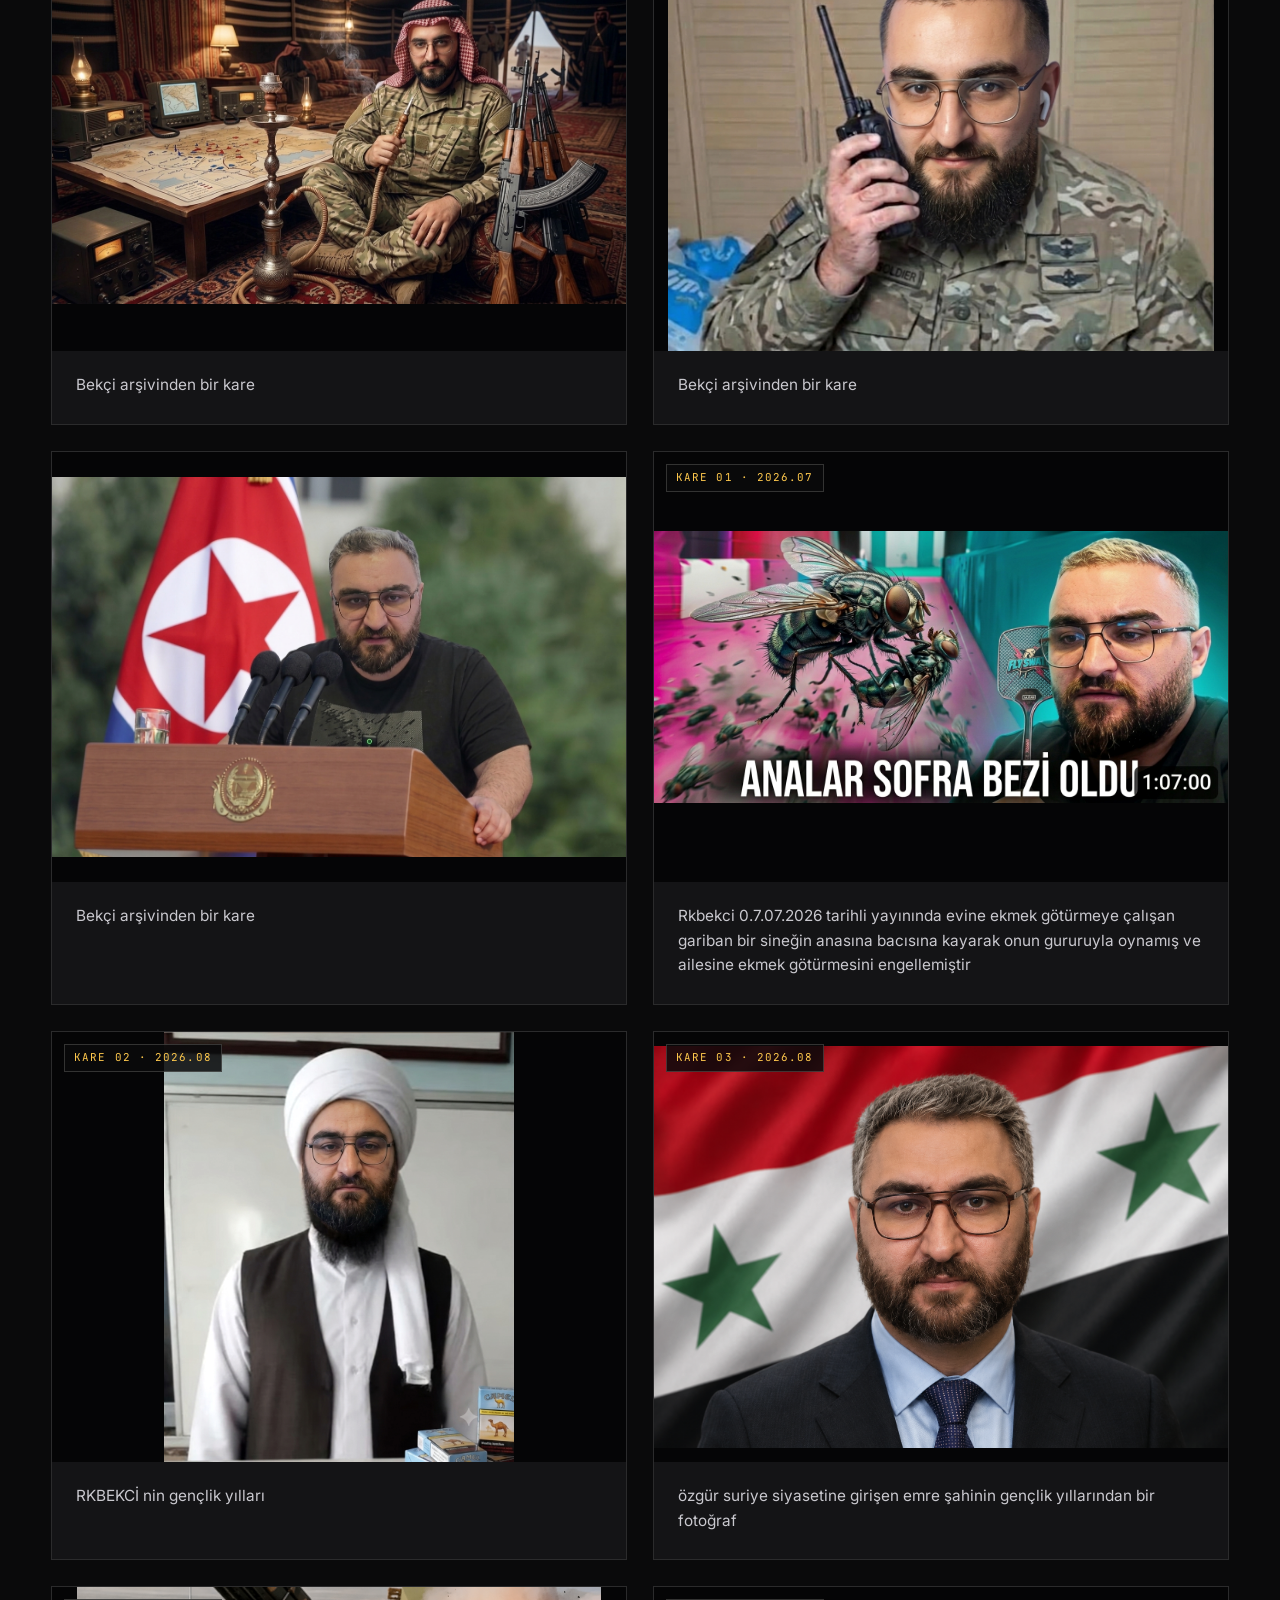
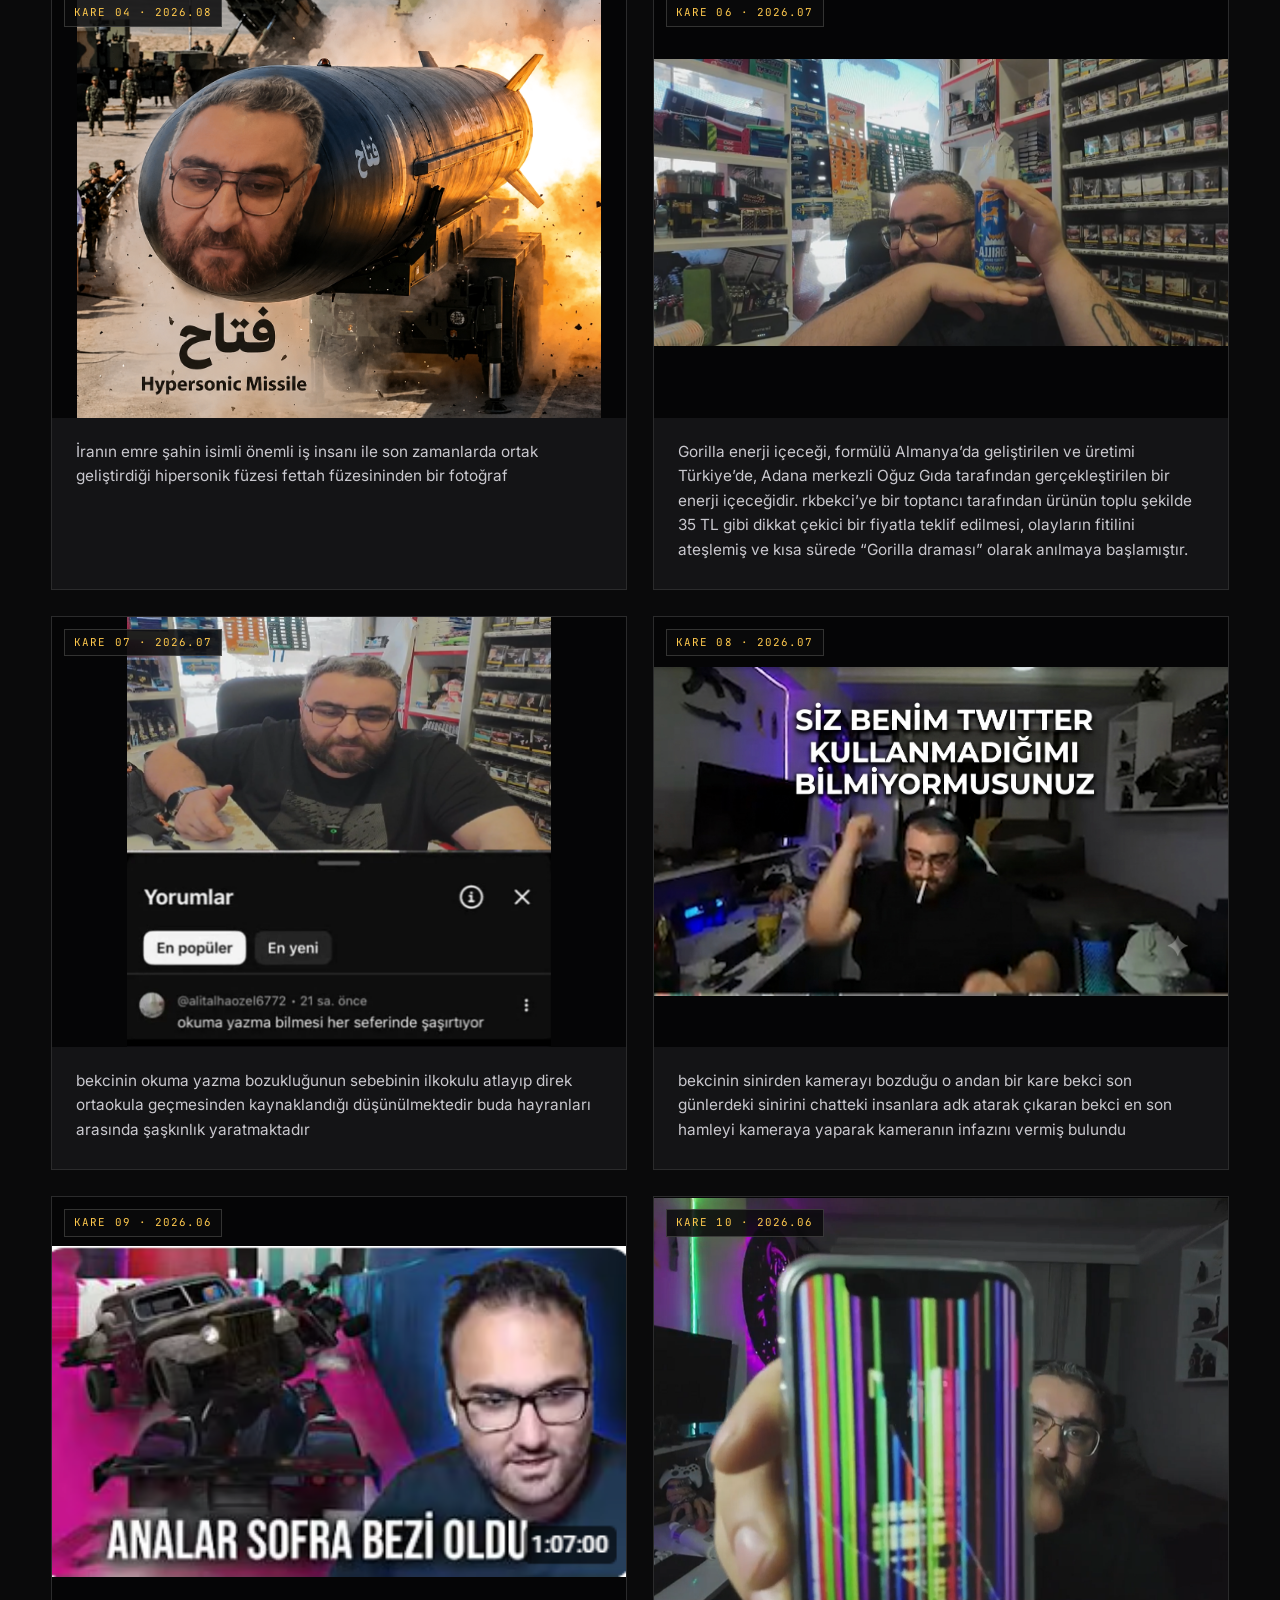
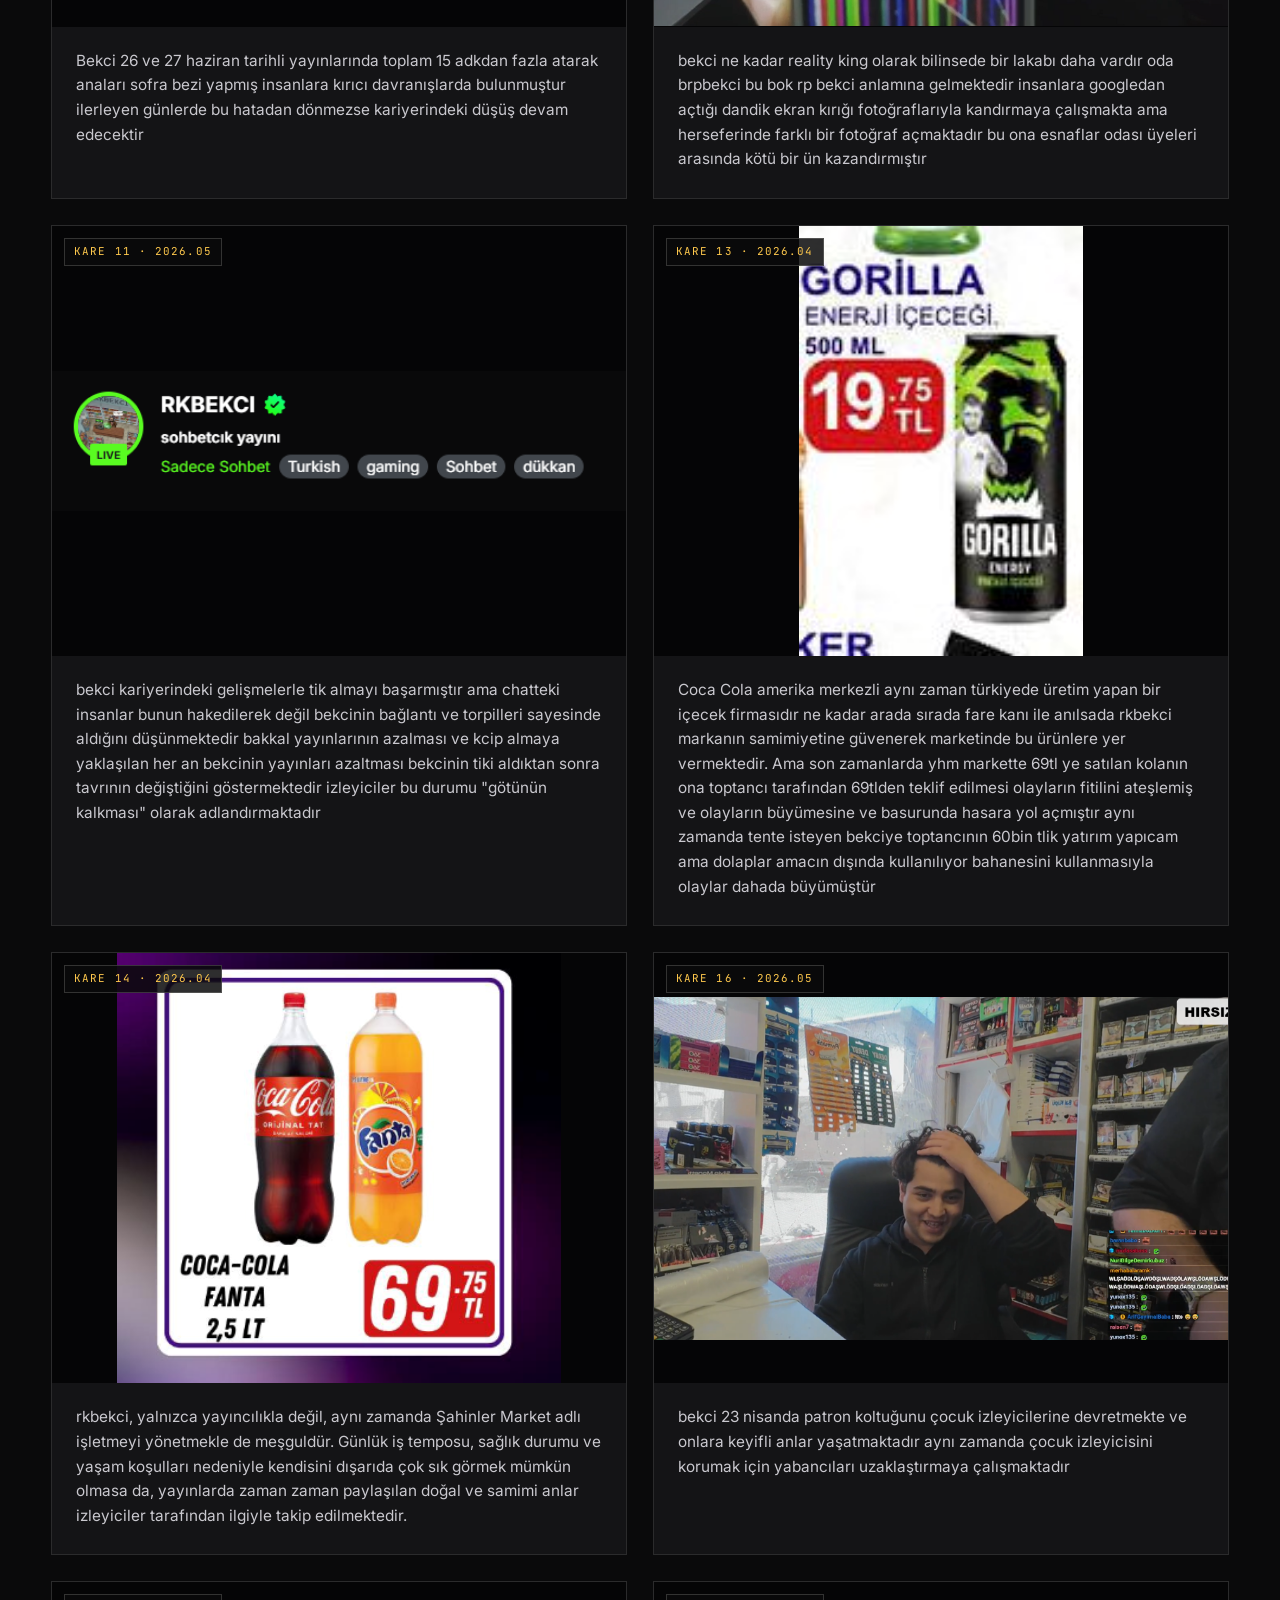
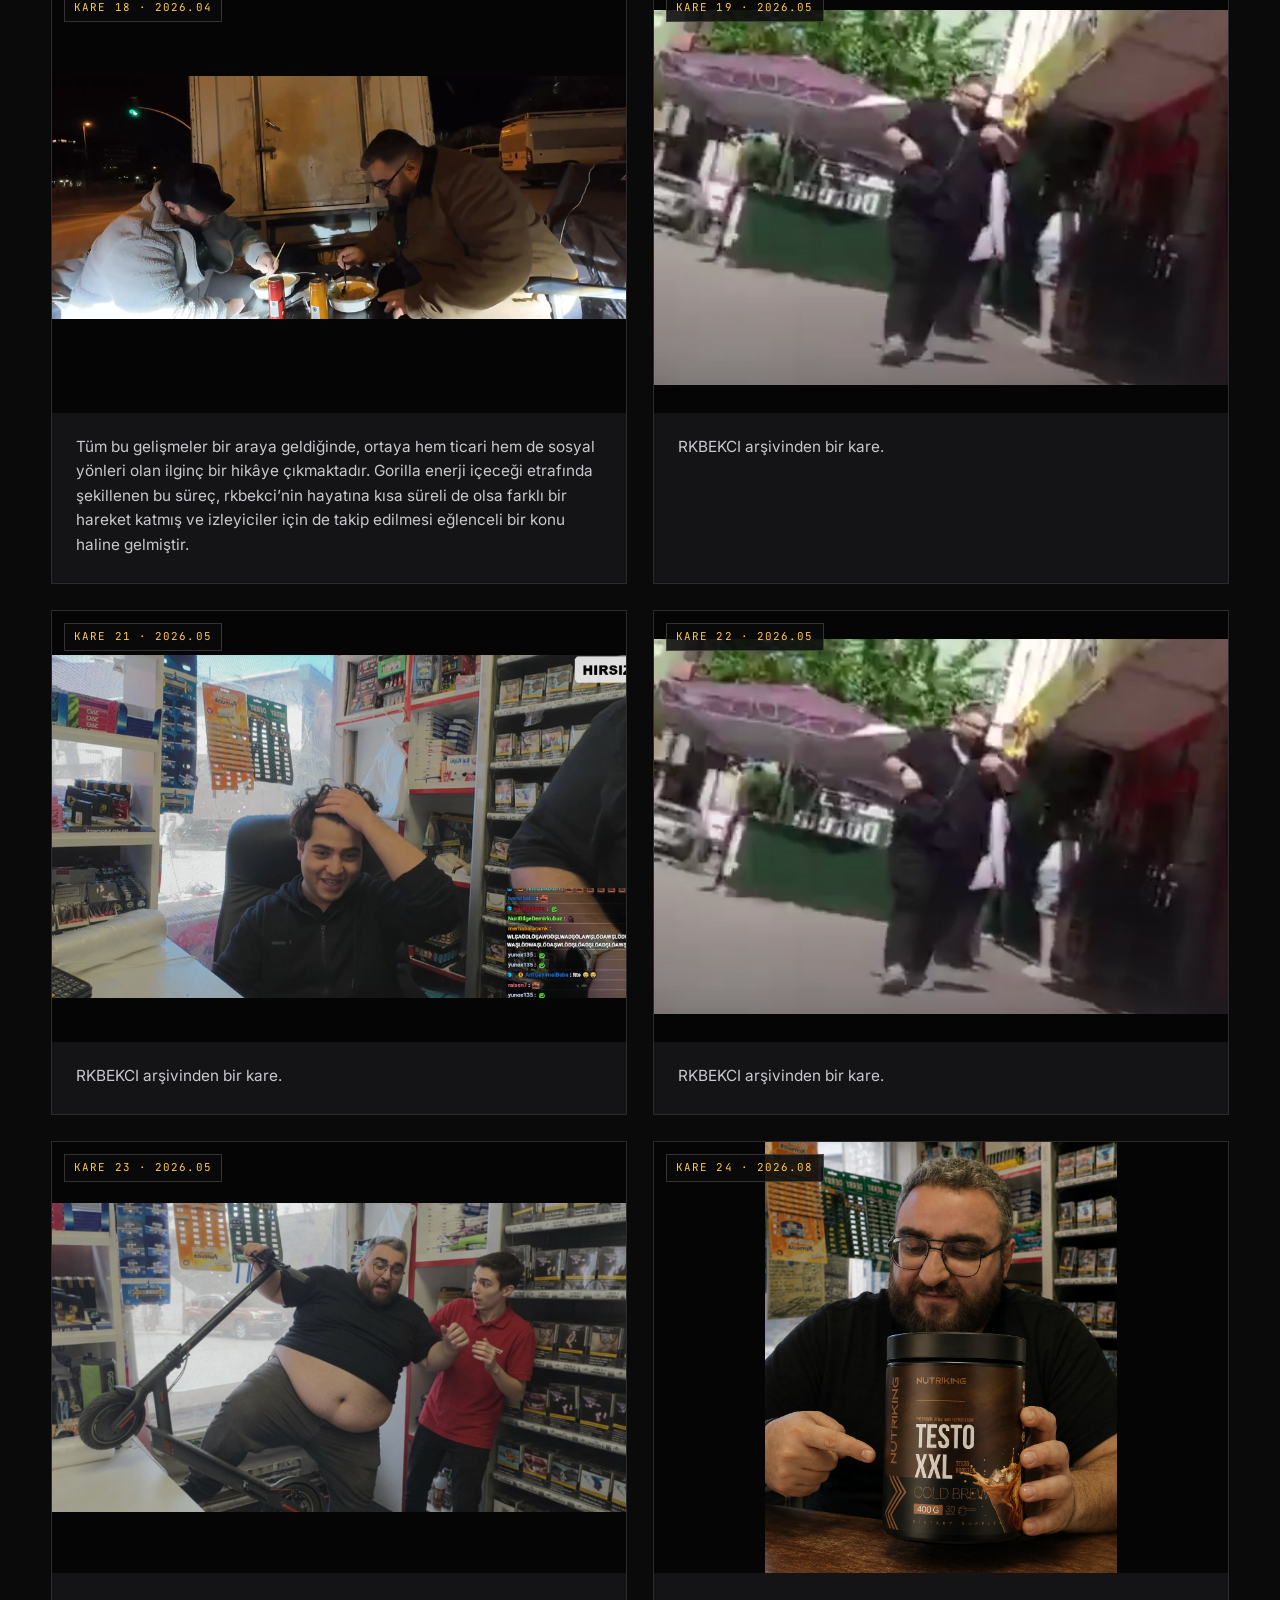
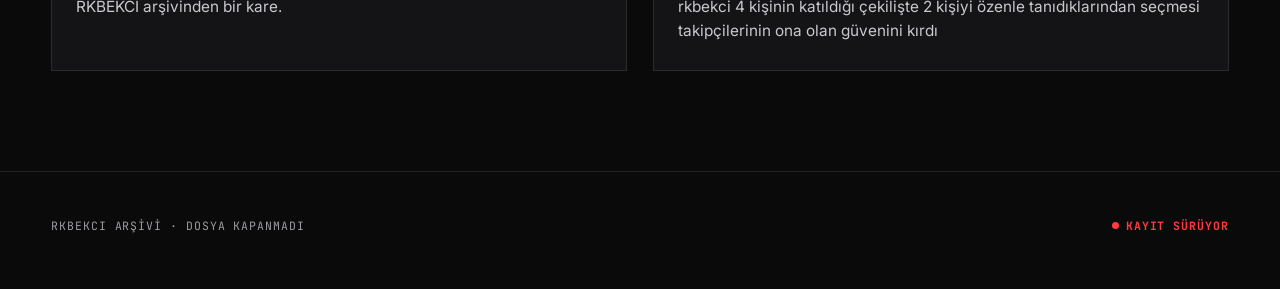
==== commit c48e63c8: "Add files via upload" ====
--- a/index.html
+++ b/index.html
@@ -3,7 +3,7 @@
 <main id="top"><section class="hero"><div class="wrap hero-grid"><div class="reveal"><div class="eyebrow">Dosya No. RK-2026-0341 &middot; Dijital Arşiv</div><h1>RK<span>BEKCI</span></h1><p>RKBEKCI hakkındaki güncel fotoğraflar ve her şey.</p><div class="actions"><a class="btn primary" href="#hikaye">Hikâyeyi oku</a><a class="btn" href="#galeri">Görsellere bak</a></div><div class="statrow"><div class="stat"><b>26</b><small>medya</small></div><div class="stat"><b>1</b><small>uzun içerik</small></div><div class="stat"><b>2026</b><small>arşiv başlangıcı</small></div></div></div><div class="hero-art"><span class="tape tape-l"></span><span class="tape tape-r"></span><img src="media/2026/08/gemini_generated_image_cyvkvecyvkvecyvk.png" alt="RKBEKCI arşiv görseli"><span class="photo-tag">KANIT-000 &middot; 2026.08</span></div></div><div class="marquee"><div class="marquee-track"><span>GORİLLA DRAMASI</span><span>TİK KRİZİ</span><span>KAMERA İNFAZI</span><span>ŞAHİNLER MARKET</span><span>ADK FIRTINASI</span><span>MOSSAD BAĞLANTISI İDDİASI</span><span>GORİLLA DRAMASI</span><span>TİK KRİZİ</span><span>KAMERA İNFAZI</span><span>ŞAHİNLER MARKET</span><span>ADK FIRTINASI</span><span>MOSSAD BAĞLANTISI İDDİASI</span></div></div></section>
 
 
-<section id="hikaye"><div class="wrap"><div class="section-head"><div><div class="eyebrow">Kronik</div><h2>Uzun Hikâye</h2></div><p>Arşivdeki dağınık notlar tek parça, okunabilir bir dosyada birleştirildi.</p></div><article class="longread"><span class="tag">DOSYA_TAM &middot; TEK PARÇA</span><h3>Bekçi Kronikleri</h3><p>İşin başlangıcı Gorilla enerji içeceğiyle olmuştu. Formülü Almanya kökenli, üretimi ise Adana merkezli Oğuz Gıda tarafından yapılan bu içecek, bir toptancının rkbekci’ye ürünü toplu şekilde 35 TL’den teklif etmesiyle birlikte kısa sürede “Gorilla draması” adıyla anılan bir gündeme dönüştü. Olaylar büyüdükçe bekçi gorillaya biat ettiğini açıklayıp onunla pozlar verdi; kazanan taraf yine gorilla lobisi oldu.</p><p>Ticari cephede tek mesele Gorilla değildi elbette. Şahinler Market’i de yönetmekle meşgul olan bekçi için günlük iş temposu, sağlık durumu ve yaşam koşulları dışarıda çok sık görünmeyi zorlaştırsa da, yayınlarda zaman zaman paylaşılan doğal ve samimi anlar izleyicinin ilgisini hep diri tuttu. Aynı marketin rafında bu kez Coca-Cola vardı: 69 TL’ye satılan ürünün toptancı tarafından yine 69 TL’den teklif edilmesi olayların fitilini ateşledi, üstüne tente talebine karşılık gelen 60 bin TL’lik yatırımın “dolaplar amacı dışında kullanılıyor” bahanesiyle askıya alınması krizi daha da büyüttü.</p><p>İtibar cephesi de sakin değildi. Bekçinin tik alması kimi izleyicilere göre hak edilerek değil, bağlantı ve torpille gerçekleşmişti; yayın sıklığının azalması ve KCİP’e her yaklaşılışında yayınların seyrekleşmesi bu görüşü güçlendirdi ve durum izleyiciler arasında “götünün kalkması” diye anılmaya başladı. Sinirler gerildiğinde sahne yine boş kalmadı: chat’teki insanlara art arda adk atan bekçi, en sonunda öfkesini kameradan çıkararak “kameranın infazını” verdi ve bu an arşive kendi başlığıyla geçti.</p><p>Aynı dönemde bir de scooterla ön kaldırma denemesi görüntülendi; bekçinin “mossad bağlantıları” videonun şimdilik gün yüzüne çıkmasını önlemiş görünse de, görüntünün er ya da geç ortaya çıkacağı yönündeki beklenti hâlâ canlı. Lakap cephesinde “reality king” unvanının yanına eklenen “brpbekci” etiketi, Google’dan açılan dandik çatlak ekran görüntüleriyle kandırma girişimleriyle pekişti ve esnaflar odası üyeleri arasında pek de iyi bir sicil bırakmadı.</p><p>Tüm bunların karşısında imajı yumuşatan anlar da yok değil: 23 Nisan’da patron koltuğunu çocuk izleyicilerine devredip onları yabancılardan koruma çabası, ya da takipçilerine mimikleriyle sevgisini gösterdiği kareler, arşivin daha sıcak tarafını oluşturuyor. Gorilla enerji içeceği etrafında şekillenen bu sürecin hem ticari hem sosyal yönleri, bekçinin hayatına kısa süreli de olsa farklı bir hareket kattı ve izleyiciler için takip edilmesi eğlenceli bir konu haline geldi. Olayın ilerleyen günlerde nasıl bir yön alacağı ise merak konusu olmaya devam ediyor.</p></article></div></section><section id="galeri"><div class="wrap"><div class="section-head"><div><div class="eyebrow">Medya</div><h2>Galeri</h2></div><p>WordPress medya dışa aktarımından gelen görseller doğrudan yerel medya klasöründen servis ediliyor.</p></div><div class="gallery"><article class="card"><div class="media"><img loading="lazy" src="media/2026/09/gemini_generated_image_olzbziolzbziolzb.jpg" alt="Büfede scooter yanında düşen kişi, etrafında uçuşan sigara paketleri ve enerji içecekleri, üstte "Meyer Gaming" yazısı"></div><div class="card-body"><p>Bekçi arşivinden bir kare</p></div></article><article class="card"><div class="media"><img loading="lazy" src="media/2026/09/gemini_generated_image_g0sexlg0sexlg0se.jpg" alt="Gece sokakta masa başında yemek yiyen iki kişi ve yanlarında bir anime karakteri"></div><div class="card-body"><p>Bekçi arşivinden bir kare</p></div></article><article class="card"><div class="media"><img loading="lazy" src="media/2026/09/gemini_generated_image_pqs9xwpqs9xwpqs9.jpg" alt="RKBEKCI arşivinden yeni bir kare"><span class="tag media-tag">KARE 25 · 2026.09</span></div><div class="card-body"><p>RKBEKCI arşivinden yeni bir kare.</p></div></article><article class="card"><div class="media"><img loading="lazy" src="media/2026/09/bekcinin-tatliligi-kalpleri-isitmadi.jpg" alt="Bekçinin tatlılığı kalpleri ısıtmadı"><span class="tag media-tag">KARE 26 &middot; 2026.09</span></div><div class="card-body"><p>Bekçinin tatlılığı kalpleri ısıtmadı.</p></div></article><article class="card"><div class="media"><img loading="lazy" src="media/2026/09/gemini_generated_image_875it2875it2875i.jpg" alt="Yayıncı odasında oturan kişi, elinde puro"></div><div class="card-body"><p>Bekçi arşivinden bir kare</p></div></article><article class="card"><div class="media"><img loading="lazy" src="media/2026/09/gemini_generated_image_ihr4alihr4alihr4.jpg" alt="Çadırda harita masası ve nargile başında kamuflajlı kişi"></div><div class="card-body"><p>Bekçi arşivinden bir kare</p></div></article><article class="card"><div class="media"><img loading="lazy" src="media/2026/09/gemini_generated_image_4wtmi44wtmi44wtm.jpg" alt="Telsizle konuşan üniformalı kişi"></div><div class="card-body"><p>Bekçi arşivinden bir kare</p></div></article><article class="card"><div class="media"><img loading="lazy" src="media/2026/09/gemini_generated_image_6js1hj6js1hj6js1.jpg" alt="Kürsü ve bayrak önünde konuşma yapan kişi"></div><div class="card-body"><p>Bekçi arşivinden bir kare</p></div></article><article class="card"><div class="media"><img loading="lazy" src="media/2026/07/gemini_generated_image_rbcocnrbcocnrbco.jpg" alt="Rkbekci 0.7.07.2026 tarihli yayınında evine ekmek götürmeye çalışan gariban bir sineğin anasına bacısına kayarak onun gu"><span class="tag media-tag">KARE 01 &middot; 2026.07</span></div><div class="card-body"><p>Rkbekci 0.7.07.2026 tarihli yayınında evine ekmek götürmeye çalışan gariban bir sineğin anasına bacısına kayarak onun gururuyla oynamış ve ailesine ekmek götürmesini engellemiştir</p></div></article><article class="card"><div class="media"><img loading="lazy" src="media/2026/08/gemini_generated_image_cyvkvecyvkvecyvk.png" alt="RKBEKCİ nin gençlik yılları"><span class="tag media-tag">KARE 02 &middot; 2026.08</span></div><div class="card-body"><p>RKBEKCİ nin gençlik yılları</p></div></article><article class="card"><div class="media"><img loading="lazy" src="media/2026/08/chatgpt-image-10-agu-2026-19_55_14.png" alt="özgür suriye siyasetine girişen emre şahinin gençlik yıllarından bir fotoğraf"><span class="tag media-tag">KARE 03 &middot; 2026.08</span></div><div class="card-body"><p>özgür suriye siyasetine girişen emre şahinin gençlik yıllarından bir fotoğraf</p></div></article><article class="card"><div class="media"><img loading="lazy" src="media/2026/08/chatgpt-image-10-agu-2026-19_52_59-1.png" alt="İranın emre şahin isimli önemli iş insanı ile son zamanlarda ortak geliştirdiği  hipersonik füzesi fettah füzesininden b"><span class="tag media-tag">KARE 04 &middot; 2026.08</span></div><div class="card-body"><p>İranın emre şahin isimli önemli iş insanı ile son zamanlarda ortak geliştirdiği  hipersonik füzesi fettah füzesininden bir fotoğraf</p></div></article><article class="card"><div class="media"><img loading="lazy" src="media/2026/07/ekran-goruntusu-2026-07-07-181808.png" alt="Gorilla enerji içeceği toptancı teklifiyle gündeme gelen an"><span class="tag media-tag">KARE 06 &middot; 2026.07</span></div><div class="card-body"><p>Gorilla enerji içeceği, formülü Almanya’da geliştirilen ve üretimi Türkiye’de, Adana merkezli Oğuz Gıda tarafından gerçekleştirilen bir enerji içeceğidir. rkbekci’ye bir toptancı tarafından ürünün toplu şekilde 35 TL gibi dikkat çekici bir fiyatla teklif edilmesi, olayların fitilini ateşlemiş ve kısa sürede “Gorilla draması” olarak anılmaya başlamıştır.</p></div></article><article class="card"><div class="media"><img loading="lazy" src="media/2026/07/rbekci.png" alt="bekcinin okuma yazma bozukluğunun sebebinin ilkokulu atlayıp direk ortaokula geçmesinden kaynaklandığı düşünülmektedir b"><span class="tag media-tag">KARE 07 &middot; 2026.07</span></div><div class="card-body"><p>bekcinin okuma yazma bozukluğunun sebebinin ilkokulu atlayıp direk ortaokula geçmesinden kaynaklandığı düşünülmektedir buda hayranları arasında şaşkınlık yaratmaktadır</p></div></article><article class="card"><div class="media"><img loading="lazy" src="media/2026/07/gemini_generated_image_6f6fcp6f6fcp6f6f.png" alt="bekcinin sinirden kamerayı bozduğu o andan bir kare bekci son günlerdeki sinirini chatteki insanlara adk atarak çıkaran "><span class="tag media-tag">KARE 08 &middot; 2026.07</span></div><div class="card-body"><p>bekcinin sinirden kamerayı bozduğu o andan bir kare bekci son günlerdeki sinirini chatteki insanlara adk atarak çıkaran bekci en son hamleyi kameraya yaparak kameranın infazını vermiş bulundu</p></div></article><article class="card"><div class="media"><img loading="lazy" src="media/2026/06/ekran-goruntusu-2026-05-17-132645.png" alt="Bekci 26 ve 27 haziran tarihli yayınlarında toplam 15 adkdan fazla atarak anaları sofra bezi yapmış insanlara kırıcı dav"><span class="tag media-tag">KARE 09 &middot; 2026.06</span></div><div class="card-body"><p>Bekci 26 ve 27 haziran tarihli yayınlarında toplam 15 adkdan fazla atarak anaları sofra bezi yapmış insanlara kırıcı davranışlarda bulunmuştur ilerleyen günlerde bu hatadan dönmezse kariyerindeki düşüş devam edecektir</p></div></article><article class="card"><div class="media"><img loading="lazy" src="media/2026/06/ekran-goruntusu-2026-06-08-215226-1.png" alt="bekci ne kadar reality king olarak bilinsede bir lakabı daha vardır oda brpbekci bu bok rp bekci anlamına gelmektedir in"><span class="tag media-tag">KARE 10 &middot; 2026.06</span></div><div class="card-body"><p>bekci ne kadar reality king olarak bilinsede bir lakabı daha vardır oda brpbekci bu bok rp bekci anlamına gelmektedir insanlara googledan açtığı dandik ekran kırığı fotoğraflarıyla kandırmaya çalışmakta ama herseferinde farklı bir fotoğraf açmaktadır bu ona esnaflar odası üyeleri arasında kötü bir ün kazandırmıştır</p></div></article><article class="card"><div class="media"><img loading="lazy" src="media/2026/05/ekran-goruntusu-2026-05-25-181703.png" alt="bekci kariyerindeki gelişmelerle tik almayı başarmıştır ama chatteki insanlar bunun hakedilerek değil bekcinin bağlantı "><span class="tag media-tag">KARE 11 &middot; 2026.05</span></div><div class="card-body"><p>bekci kariyerindeki gelişmelerle tik almayı başarmıştır ama chatteki insanlar bunun hakedilerek değil bekcinin bağlantı ve torpilleri sayesinde aldığını düşünmektedir bakkal yayınlarının azalması ve kcip almaya yaklaşılan her an bekcinin yayınları azaltması bekcinin tiki aldıktan sonra tavrının değiştiğini göstermektedir izleyiciler bu durumu &quot;götünün kalkması&quot; olarak adlandırmaktadır</p></div></article><article class="card"><div class="media"><img loading="lazy" src="media/2026/04/whatsapp-image-2026-04-19-at-16.23.21-1.jpeg" alt="Coca Cola amerika merkezli aynı zaman türkiyede üretim yapan bir içecek firmasıdır ne kadar arada sırada fare kanı ile a"><span class="tag media-tag">KARE 13 &middot; 2026.04</span></div><div class="card-body"><p>Coca Cola amerika merkezli aynı zaman türkiyede üretim yapan bir içecek firmasıdır ne kadar arada sırada fare kanı ile anılsada rkbekci markanın samimiyetine güvenerek marketinde bu ürünlere yer vermektedir. Ama son zamanlarda yhm markette 69tl ye satılan kolanın ona toptancı tarafından 69tlden teklif edilmesi olayların fitilini ateşlemiş ve olayların büyümesine ve basurunda hasara yol açmıştır aynı zamanda tente isteyen bekciye toptancının 60bin tlik yatırım yapıcam ama dolaplar amacın dışında kullanılıyor bahanesini kullanmasıyla olaylar dahada büyümüştür</p></div></article><article class="card"><div class="media"><img loading="lazy" src="media/2026/04/evet-1.png" alt="rkbekci Şahinler Market işletmesi başında"><span class="tag media-tag">KARE 14 &middot; 2026.04</span></div><div class="card-body"><p>rkbekci, yalnızca yayıncılıkla değil, aynı zamanda Şahinler Market adlı işletmeyi yönetmekle de meşguldür. Günlük iş temposu, sağlık durumu ve yaşam koşulları nedeniyle kendisini dışarıda çok sık görmek mümkün olmasa da, yayınlarda zaman zaman paylaşılan doğal ve samimi anlar izleyiciler tarafından ilgiyle takip edilmektedir.</p></div></article><article class="card"><div class="media"><img loading="lazy" src="media/2026/05/ekran-goruntusu-2026-05-17-221239.png" alt="bekci 23 nisanda patron koltuğunu çocuk izleyicilerine devretmekte ve onlara keyifli anlar yaşatmaktadır aynı zamanda ço"><span class="tag media-tag">KARE 16 &middot; 2026.05</span></div><div class="card-body"><p>bekci 23 nisanda patron koltuğunu çocuk izleyicilerine devretmekte ve onlara keyifli anlar yaşatmaktadır aynı zamanda çocuk izleyicisini korumak için yabancıları uzaklaştırmaya çalışmaktadır</p></div></article><article class="card"><div class="media"><img loading="lazy" src="media/2026/04/k6s2jq9-1.jpg" alt="bekci dükkanına gelen yabancı insanları ilk başta güler yüzle karşılasada zaman zaman sinirlerine hakim olamayıp onların"><span class="tag media-tag">KARE 17 &middot; 2026.04</span></div><div class="card-body"><p>bekci dükkanına gelen yabancı insanları ilk başta güler yüzle karşılasada zaman zaman sinirlerine hakim olamayıp onların peşine düşmektedir</p></div></article><article class="card"><div class="media"><img loading="lazy" src="media/2026/04/samimi-1.png" alt="Gorilla draması sürecinin genel değerlendirmesi"><span class="tag media-tag">KARE 18 &middot; 2026.04</span></div><div class="card-body"><p>Tüm bu gelişmeler bir araya geldiğinde, ortaya hem ticari hem de sosyal yönleri olan ilginç bir hikâye çıkmaktadır. Gorilla enerji içeceği etrafında şekillenen bu süreç, rkbekci’nin hayatına kısa süreli de olsa farklı bir hareket katmış ve izleyiciler için de takip edilmesi eğlenceli bir konu haline gelmiştir.</p></div></article><article class="card"><div class="media"><img loading="lazy" src="media/2026/05/ekran-goruntusu-2026-05-17-220336-1.png" alt="RKBEKCI arşivinden bir kare."><span class="tag media-tag">KARE 19 &middot; 2026.05</span></div><div class="card-body"><p>RKBEKCI arşivinden bir kare.</p></div></article><article class="card"><div class="media"><img loading="lazy" src="media/2026/05/ekran-goruntusu-2026-05-14-181348.png" alt="RKBEKCI arşivinden bir kare."><span class="tag media-tag">KARE 20 &middot; 2026.05</span></div><div class="card-body"><p>RKBEKCI arşivinden bir kare.</p></div></article><article class="card"><div class="media"><img loading="lazy" src="media/2026/05/ekran-goruntusu-2026-05-17-221239-1.png" alt="RKBEKCI arşivinden bir kare."><span class="tag media-tag">KARE 21 &middot; 2026.05</span></div><div class="card-body"><p>RKBEKCI arşivinden bir kare.</p></div></article><article class="card"><div class="media"><img loading="lazy" src="media/2026/05/ekran-goruntusu-2026-05-17-220336.png" alt="RKBEKCI arşivinden bir kare."><span class="tag media-tag">KARE 22 &middot; 2026.05</span></div><div class="card-body"><p>RKBEKCI arşivinden bir kare.</p></div></article><article class="card"><div class="media"><img loading="lazy" src="media/2026/05/ekran-goruntusu-2026-05-29-142355.png" alt="RKBEKCI arşivinden bir kare."><span class="tag media-tag">KARE 23 &middot; 2026.05</span></div><div class="card-body"><p>RKBEKCI arşivinden bir kare.</p></div></article><article class="card"><div class="media"><img loading="eager" src="rkbekci-testo-xxl.jpg" alt="rkbekci 4 kişinin katıldığı çekilişte 2 kişiyi özenle tanıdıklarından seçmesi takipçilerinin ona olan güvenini kırdı"><span class="tag media-tag">KARE 24 · 2026.08</span></div><div class="card-body"><p>rkbekci 4 kişinin katıldığı çekilişte 2 kişiyi özenle tanıdıklarından seçmesi takipçilerinin ona olan güvenini kırdı</p></div></article></div></div></section>
+<section id="hikaye"><div class="wrap"><div class="section-head"><div><div class="eyebrow">Kronik</div><h2>Uzun Hikâye</h2></div><p>Arşivdeki dağınık notlar tek parça, okunabilir bir dosyada birleştirildi.</p></div><article class="longread"><span class="tag">DOSYA_TAM &middot; TEK PARÇA</span><h3>Bekçi Kronikleri</h3><p>İşin başlangıcı Gorilla enerji içeceğiyle olmuştu. Formülü Almanya kökenli, üretimi ise Adana merkezli Oğuz Gıda tarafından yapılan bu içecek, bir toptancının rkbekci’ye ürünü toplu şekilde 35 TL’den teklif etmesiyle birlikte kısa sürede “Gorilla draması” adıyla anılan bir gündeme dönüştü. Olaylar büyüdükçe bekçi gorillaya biat ettiğini açıklayıp onunla pozlar verdi; kazanan taraf yine gorilla lobisi oldu.</p><p>Ticari cephede tek mesele Gorilla değildi elbette. Şahinler Market’i de yönetmekle meşgul olan bekçi için günlük iş temposu, sağlık durumu ve yaşam koşulları dışarıda çok sık görünmeyi zorlaştırsa da, yayınlarda zaman zaman paylaşılan doğal ve samimi anlar izleyicinin ilgisini hep diri tuttu. Aynı marketin rafında bu kez Coca-Cola vardı: 69 TL’ye satılan ürünün toptancı tarafından yine 69 TL’den teklif edilmesi olayların fitilini ateşledi, üstüne tente talebine karşılık gelen 60 bin TL’lik yatırımın “dolaplar amacı dışında kullanılıyor” bahanesiyle askıya alınması krizi daha da büyüttü.</p><p>İtibar cephesi de sakin değildi. Bekçinin tik alması kimi izleyicilere göre hak edilerek değil, bağlantı ve torpille gerçekleşmişti; yayın sıklığının azalması ve KCİP’e her yaklaşılışında yayınların seyrekleşmesi bu görüşü güçlendirdi ve durum izleyiciler arasında “götünün kalkması” diye anılmaya başladı. Sinirler gerildiğinde sahne yine boş kalmadı: chat’teki insanlara art arda adk atan bekçi, en sonunda öfkesini kameradan çıkararak “kameranın infazını” verdi ve bu an arşive kendi başlığıyla geçti.</p><p>Aynı dönemde bir de scooterla ön kaldırma denemesi görüntülendi; bekçinin “mossad bağlantıları” videonun şimdilik gün yüzüne çıkmasını önlemiş görünse de, görüntünün er ya da geç ortaya çıkacağı yönündeki beklenti hâlâ canlı. Lakap cephesinde “reality king” unvanının yanına eklenen “brpbekci” etiketi, Google’dan açılan dandik çatlak ekran görüntüleriyle kandırma girişimleriyle pekişti ve esnaflar odası üyeleri arasında pek de iyi bir sicil bırakmadı.</p><p>Tüm bunların karşısında imajı yumuşatan anlar da yok değil: 23 Nisan’da patron koltuğunu çocuk izleyicilerine devredip onları yabancılardan koruma çabası, ya da takipçilerine mimikleriyle sevgisini gösterdiği kareler, arşivin daha sıcak tarafını oluşturuyor. Gorilla enerji içeceği etrafında şekillenen bu sürecin hem ticari hem sosyal yönleri, bekçinin hayatına kısa süreli de olsa farklı bir hareket kattı ve izleyiciler için takip edilmesi eğlenceli bir konu haline geldi. Olayın ilerleyen günlerde nasıl bir yön alacağı ise merak konusu olmaya devam ediyor.</p></article></div></section><section id="galeri"><div class="wrap"><div class="section-head"><div><div class="eyebrow">Medya</div><h2>Galeri</h2></div><p>WordPress medya dışa aktarımından gelen görseller doğrudan yerel medya klasöründen servis ediliyor.</p></div><div class="gallery"><article class="card"><div class="media"><img loading="lazy" src="media/2026/09/ekran-goruntusu-2026-10-10-152418.png" alt="Kulaklık takmış, kolye takan kişi, üzerinde "Boks yapıyor galiba" el yazısı notu"></div><div class="card-body"><p>Boks yapıyor galiba</p></div></article><article class="card"><div class="media"><img loading="lazy" src="media/2026/09/ekran-goruntusu-2026-10-07-215118.png" alt="Bir izleyicinin sohbet ekranında yazdığı mesajın ekran görüntüsü"></div><div class="card-body"><p>Bekçi fanlarından zaman zaman bazı talepler almaktadır</p></div></article><article class="card"><div class="media"><img loading="lazy" src="media/2026/09/ekran-goruntusu-2026-10-03-202638.png" alt="Telefon uygulama yorumlarının ekran görüntüsü ve yayın köşesi"></div><div class="card-body"><p>Bekçi zaman zaman uygulama incelemelerini okumakta ve ilgisini çekerse onları yüklemektedir</p></div></article><article class="card"><div class="media"><img loading="lazy" src="media/2026/09/gemini_generated_image_olzbziolzbziolzb.jpg" alt="Büfede scooter yanında düşen kişi, etrafında uçuşan sigara paketleri ve enerji içecekleri, üstte "Meyer Gaming" yazısı"></div><div class="card-body"><p>Bekçi arşivinden bir kare</p></div></article><article class="card"><div class="media"><img loading="lazy" src="media/2026/09/gemini_generated_image_g0sexlg0sexlg0se.jpg" alt="Gece sokakta masa başında yemek yiyen iki kişi ve yanlarında bir anime karakteri"></div><div class="card-body"><p>Bekçi arşivinden bir kare</p></div></article><article class="card"><div class="media"><img loading="lazy" src="media/2026/09/gemini_generated_image_pqs9xwpqs9xwpqs9.jpg" alt="RKBEKCI arşivinden yeni bir kare"><span class="tag media-tag">KARE 25 · 2026.09</span></div><div class="card-body"><p>RKBEKCI arşivinden yeni bir kare.</p></div></article><article class="card"><div class="media"><img loading="lazy" src="media/2026/09/bekcinin-tatliligi-kalpleri-isitmadi.jpg" alt="Bekçinin tatlılığı kalpleri ısıtmadı"><span class="tag media-tag">KARE 26 &middot; 2026.09</span></div><div class="card-body"><p>Bekçinin tatlılığı kalpleri ısıtmadı.</p></div></article><article class="card"><div class="media"><img loading="lazy" src="media/2026/09/gemini_generated_image_875it2875it2875i.jpg" alt="Yayıncı odasında oturan kişi, elinde puro"></div><div class="card-body"><p>Bekçi arşivinden bir kare</p></div></article><article class="card"><div class="media"><img loading="lazy" src="media/2026/09/gemini_generated_image_ihr4alihr4alihr4.jpg" alt="Çadırda harita masası ve nargile başında kamuflajlı kişi"></div><div class="card-body"><p>Bekçi arşivinden bir kare</p></div></article><article class="card"><div class="media"><img loading="lazy" src="media/2026/09/gemini_generated_image_4wtmi44wtmi44wtm.jpg" alt="Telsizle konuşan üniformalı kişi"></div><div class="card-body"><p>Bekçi arşivinden bir kare</p></div></article><article class="card"><div class="media"><img loading="lazy" src="media/2026/09/gemini_generated_image_6js1hj6js1hj6js1.jpg" alt="Kürsü ve bayrak önünde konuşma yapan kişi"></div><div class="card-body"><p>Bekçi arşivinden bir kare</p></div></article><article class="card"><div class="media"><img loading="lazy" src="media/2026/07/gemini_generated_image_rbcocnrbcocnrbco.jpg" alt="Rkbekci 0.7.07.2026 tarihli yayınında evine ekmek götürmeye çalışan gariban bir sineğin anasına bacısına kayarak onun gu"><span class="tag media-tag">KARE 01 &middot; 2026.07</span></div><div class="card-body"><p>Rkbekci 0.7.07.2026 tarihli yayınında evine ekmek götürmeye çalışan gariban bir sineğin anasına bacısına kayarak onun gururuyla oynamış ve ailesine ekmek götürmesini engellemiştir</p></div></article><article class="card"><div class="media"><img loading="lazy" src="media/2026/08/gemini_generated_image_cyvkvecyvkvecyvk.png" alt="RKBEKCİ nin gençlik yılları"><span class="tag media-tag">KARE 02 &middot; 2026.08</span></div><div class="card-body"><p>RKBEKCİ nin gençlik yılları</p></div></article><article class="card"><div class="media"><img loading="lazy" src="media/2026/08/chatgpt-image-10-agu-2026-19_55_14.png" alt="özgür suriye siyasetine girişen emre şahinin gençlik yıllarından bir fotoğraf"><span class="tag media-tag">KARE 03 &middot; 2026.08</span></div><div class="card-body"><p>özgür suriye siyasetine girişen emre şahinin gençlik yıllarından bir fotoğraf</p></div></article><article class="card"><div class="media"><img loading="lazy" src="media/2026/08/chatgpt-image-10-agu-2026-19_52_59-1.png" alt="İranın emre şahin isimli önemli iş insanı ile son zamanlarda ortak geliştirdiği  hipersonik füzesi fettah füzesininden b"><span class="tag media-tag">KARE 04 &middot; 2026.08</span></div><div class="card-body"><p>İranın emre şahin isimli önemli iş insanı ile son zamanlarda ortak geliştirdiği  hipersonik füzesi fettah füzesininden bir fotoğraf</p></div></article><article class="card"><div class="media"><img loading="lazy" src="media/2026/07/ekran-goruntusu-2026-07-07-181808.png" alt="Gorilla enerji içeceği toptancı teklifiyle gündeme gelen an"><span class="tag media-tag">KARE 06 &middot; 2026.07</span></div><div class="card-body"><p>Gorilla enerji içeceği, formülü Almanya’da geliştirilen ve üretimi Türkiye’de, Adana merkezli Oğuz Gıda tarafından gerçekleştirilen bir enerji içeceğidir. rkbekci’ye bir toptancı tarafından ürünün toplu şekilde 35 TL gibi dikkat çekici bir fiyatla teklif edilmesi, olayların fitilini ateşlemiş ve kısa sürede “Gorilla draması” olarak anılmaya başlamıştır.</p></div></article><article class="card"><div class="media"><img loading="lazy" src="media/2026/07/rbekci.png" alt="bekcinin okuma yazma bozukluğunun sebebinin ilkokulu atlayıp direk ortaokula geçmesinden kaynaklandığı düşünülmektedir b"><span class="tag media-tag">KARE 07 &middot; 2026.07</span></div><div class="card-body"><p>bekcinin okuma yazma bozukluğunun sebebinin ilkokulu atlayıp direk ortaokula geçmesinden kaynaklandığı düşünülmektedir buda hayranları arasında şaşkınlık yaratmaktadır</p></div></article><article class="card"><div class="media"><img loading="lazy" src="media/2026/07/gemini_generated_image_6f6fcp6f6fcp6f6f.png" alt="bekcinin sinirden kamerayı bozduğu o andan bir kare bekci son günlerdeki sinirini chatteki insanlara adk atarak çıkaran "><span class="tag media-tag">KARE 08 &middot; 2026.07</span></div><div class="card-body"><p>bekcinin sinirden kamerayı bozduğu o andan bir kare bekci son günlerdeki sinirini chatteki insanlara adk atarak çıkaran bekci en son hamleyi kameraya yaparak kameranın infazını vermiş bulundu</p></div></article><article class="card"><div class="media"><img loading="lazy" src="media/2026/06/ekran-goruntusu-2026-05-17-132645.png" alt="Bekci 26 ve 27 haziran tarihli yayınlarında toplam 15 adkdan fazla atarak anaları sofra bezi yapmış insanlara kırıcı dav"><span class="tag media-tag">KARE 09 &middot; 2026.06</span></div><div class="card-body"><p>Bekci 26 ve 27 haziran tarihli yayınlarında toplam 15 adkdan fazla atarak anaları sofra bezi yapmış insanlara kırıcı davranışlarda bulunmuştur ilerleyen günlerde bu hatadan dönmezse kariyerindeki düşüş devam edecektir</p></div></article><article class="card"><div class="media"><img loading="lazy" src="media/2026/06/ekran-goruntusu-2026-06-08-215226-1.png" alt="bekci ne kadar reality king olarak bilinsede bir lakabı daha vardır oda brpbekci bu bok rp bekci anlamına gelmektedir in"><span class="tag media-tag">KARE 10 &middot; 2026.06</span></div><div class="card-body"><p>bekci ne kadar reality king olarak bilinsede bir lakabı daha vardır oda brpbekci bu bok rp bekci anlamına gelmektedir insanlara googledan açtığı dandik ekran kırığı fotoğraflarıyla kandırmaya çalışmakta ama herseferinde farklı bir fotoğraf açmaktadır bu ona esnaflar odası üyeleri arasında kötü bir ün kazandırmıştır</p></div></article><article class="card"><div class="media"><img loading="lazy" src="media/2026/05/ekran-goruntusu-2026-05-25-181703.png" alt="bekci kariyerindeki gelişmelerle tik almayı başarmıştır ama chatteki insanlar bunun hakedilerek değil bekcinin bağlantı "><span class="tag media-tag">KARE 11 &middot; 2026.05</span></div><div class="card-body"><p>bekci kariyerindeki gelişmelerle tik almayı başarmıştır ama chatteki insanlar bunun hakedilerek değil bekcinin bağlantı ve torpilleri sayesinde aldığını düşünmektedir bakkal yayınlarının azalması ve kcip almaya yaklaşılan her an bekcinin yayınları azaltması bekcinin tiki aldıktan sonra tavrının değiştiğini göstermektedir izleyiciler bu durumu &quot;götünün kalkması&quot; olarak adlandırmaktadır</p></div></article><article class="card"><div class="media"><img loading="lazy" src="media/2026/04/whatsapp-image-2026-04-19-at-16.23.21-1.jpeg" alt="Coca Cola amerika merkezli aynı zaman türkiyede üretim yapan bir içecek firmasıdır ne kadar arada sırada fare kanı ile a"><span class="tag media-tag">KARE 13 &middot; 2026.04</span></div><div class="card-body"><p>Coca Cola amerika merkezli aynı zaman türkiyede üretim yapan bir içecek firmasıdır ne kadar arada sırada fare kanı ile anılsada rkbekci markanın samimiyetine güvenerek marketinde bu ürünlere yer vermektedir. Ama son zamanlarda yhm markette 69tl ye satılan kolanın ona toptancı tarafından 69tlden teklif edilmesi olayların fitilini ateşlemiş ve olayların büyümesine ve basurunda hasara yol açmıştır aynı zamanda tente isteyen bekciye toptancının 60bin tlik yatırım yapıcam ama dolaplar amacın dışında kullanılıyor bahanesini kullanmasıyla olaylar dahada büyümüştür</p></div></article><article class="card"><div class="media"><img loading="lazy" src="media/2026/04/evet-1.png" alt="rkbekci Şahinler Market işletmesi başında"><span class="tag media-tag">KARE 14 &middot; 2026.04</span></div><div class="card-body"><p>rkbekci, yalnızca yayıncılıkla değil, aynı zamanda Şahinler Market adlı işletmeyi yönetmekle de meşguldür. Günlük iş temposu, sağlık durumu ve yaşam koşulları nedeniyle kendisini dışarıda çok sık görmek mümkün olmasa da, yayınlarda zaman zaman paylaşılan doğal ve samimi anlar izleyiciler tarafından ilgiyle takip edilmektedir.</p></div></article><article class="card"><div class="media"><img loading="lazy" src="media/2026/05/ekran-goruntusu-2026-05-17-221239.png" alt="bekci 23 nisanda patron koltuğunu çocuk izleyicilerine devretmekte ve onlara keyifli anlar yaşatmaktadır aynı zamanda ço"><span class="tag media-tag">KARE 16 &middot; 2026.05</span></div><div class="card-body"><p>bekci 23 nisanda patron koltuğunu çocuk izleyicilerine devretmekte ve onlara keyifli anlar yaşatmaktadır aynı zamanda çocuk izleyicisini korumak için yabancıları uzaklaştırmaya çalışmaktadır</p></div></article><article class="card"><div class="media"><img loading="lazy" src="media/2026/04/samimi-1.png" alt="Gorilla draması sürecinin genel değerlendirmesi"><span class="tag media-tag">KARE 18 &middot; 2026.04</span></div><div class="card-body"><p>Tüm bu gelişmeler bir araya geldiğinde, ortaya hem ticari hem de sosyal yönleri olan ilginç bir hikâye çıkmaktadır. Gorilla enerji içeceği etrafında şekillenen bu süreç, rkbekci’nin hayatına kısa süreli de olsa farklı bir hareket katmış ve izleyiciler için de takip edilmesi eğlenceli bir konu haline gelmiştir.</p></div></article><article class="card"><div class="media"><img loading="lazy" src="media/2026/05/ekran-goruntusu-2026-05-17-220336-1.png" alt="RKBEKCI arşivinden bir kare."><span class="tag media-tag">KARE 19 &middot; 2026.05</span></div><div class="card-body"><p>RKBEKCI arşivinden bir kare.</p></div></article><article class="card"><div class="media"><img loading="lazy" src="media/2026/05/ekran-goruntusu-2026-05-17-221239-1.png" alt="RKBEKCI arşivinden bir kare."><span class="tag media-tag">KARE 21 &middot; 2026.05</span></div><div class="card-body"><p>RKBEKCI arşivinden bir kare.</p></div></article><article class="card"><div class="media"><img loading="lazy" src="media/2026/05/ekran-goruntusu-2026-05-17-220336.png" alt="RKBEKCI arşivinden bir kare."><span class="tag media-tag">KARE 22 &middot; 2026.05</span></div><div class="card-body"><p>RKBEKCI arşivinden bir kare.</p></div></article><article class="card"><div class="media"><img loading="lazy" src="media/2026/05/ekran-goruntusu-2026-05-29-142355.png" alt="RKBEKCI arşivinden bir kare."><span class="tag media-tag">KARE 23 &middot; 2026.05</span></div><div class="card-body"><p>RKBEKCI arşivinden bir kare.</p></div></article><article class="card"><div class="media"><img loading="eager" src="rkbekci-testo-xxl.jpg" alt="rkbekci 4 kişinin katıldığı çekilişte 2 kişiyi özenle tanıdıklarından seçmesi takipçilerinin ona olan güvenini kırdı"><span class="tag media-tag">KARE 24 · 2026.08</span></div><div class="card-body"><p>rkbekci 4 kişinin katıldığı çekilişte 2 kişiyi özenle tanıdıklarından seçmesi takipçilerinin ona olan güvenini kırdı</p></div></article></div></div></section>
 </main><footer><div class="wrap footer-row"><span>RKBEKCI ARŞİVİ &middot; DOSYA KAPANMADI</span><span class="rec"><i></i>KAYIT SÜRÜYOR</span></div></footer><script src="script.js"></script>
 
 <div id="rkLightbox" aria-hidden="true"><button id="rkClose" aria-label="Kapat">×</button><img id="rkLbImg" alt=""><div id="rkCaption"></div></div></body></html>
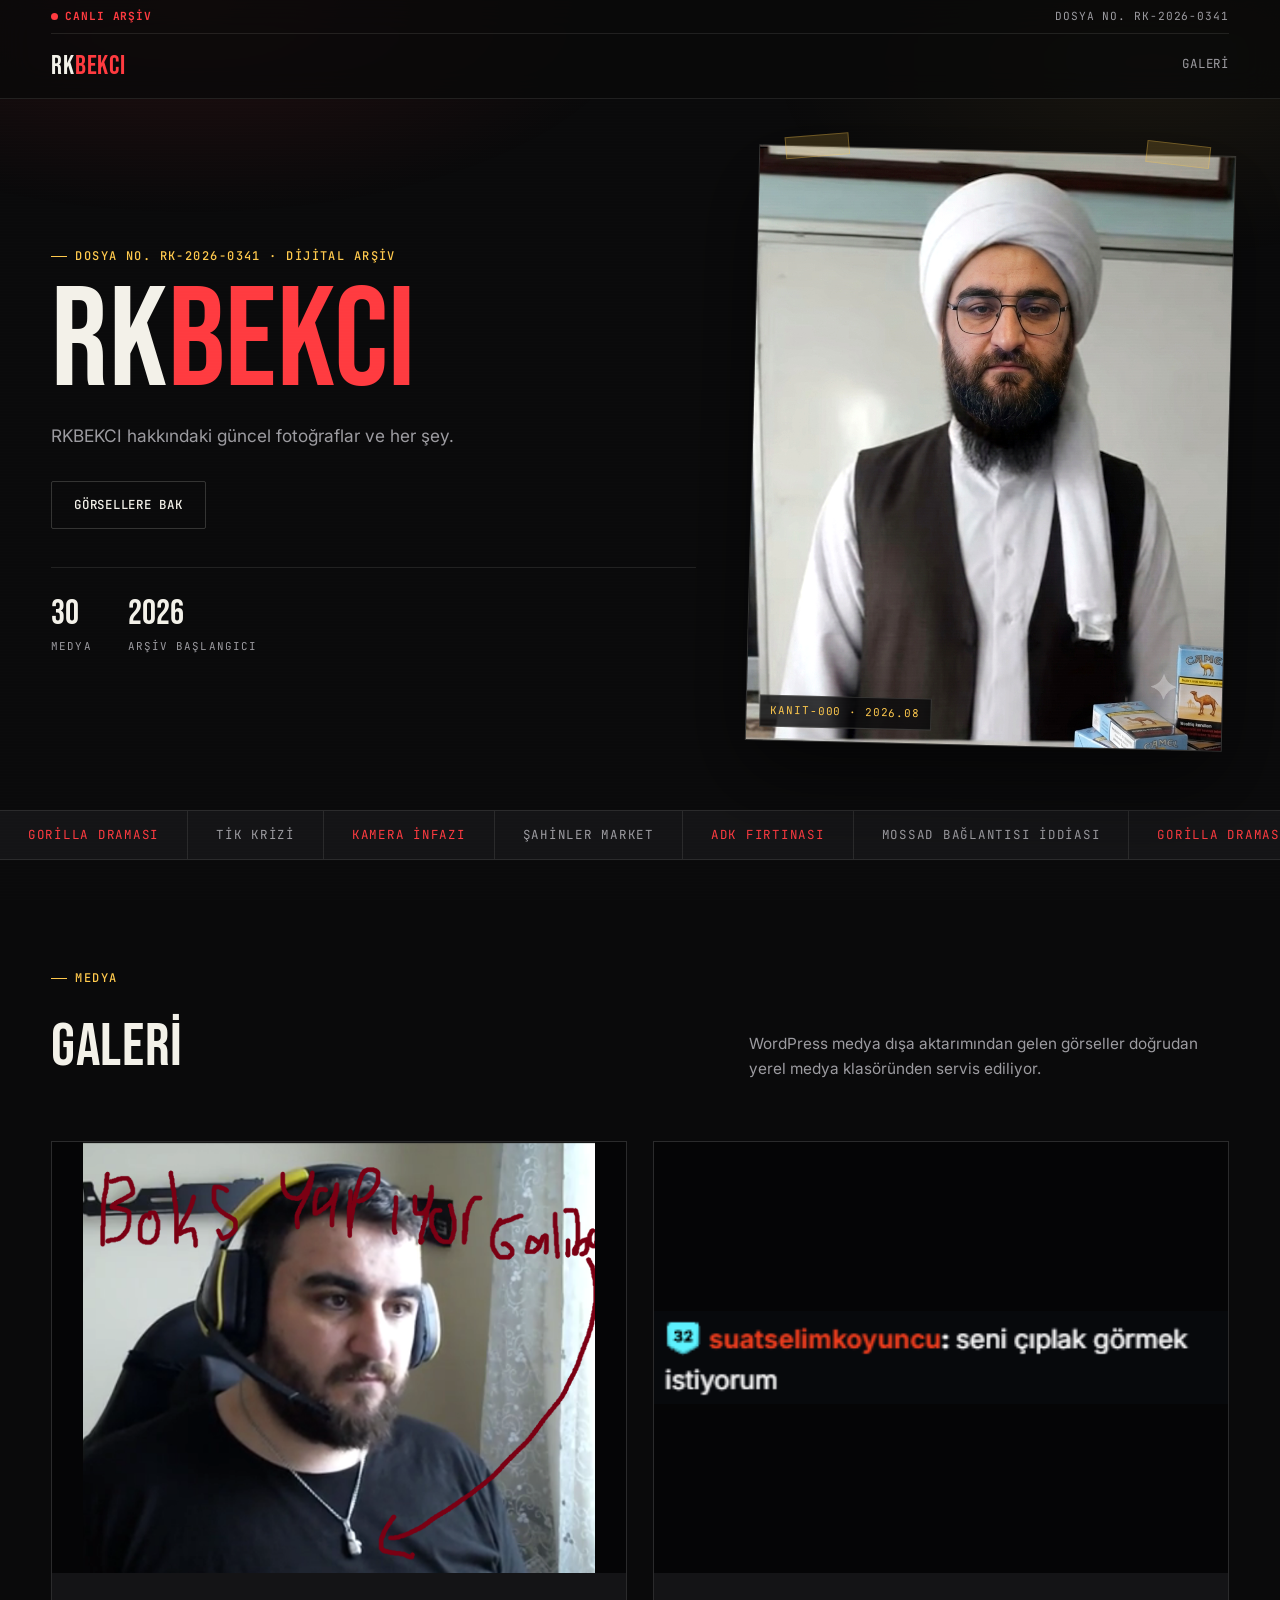
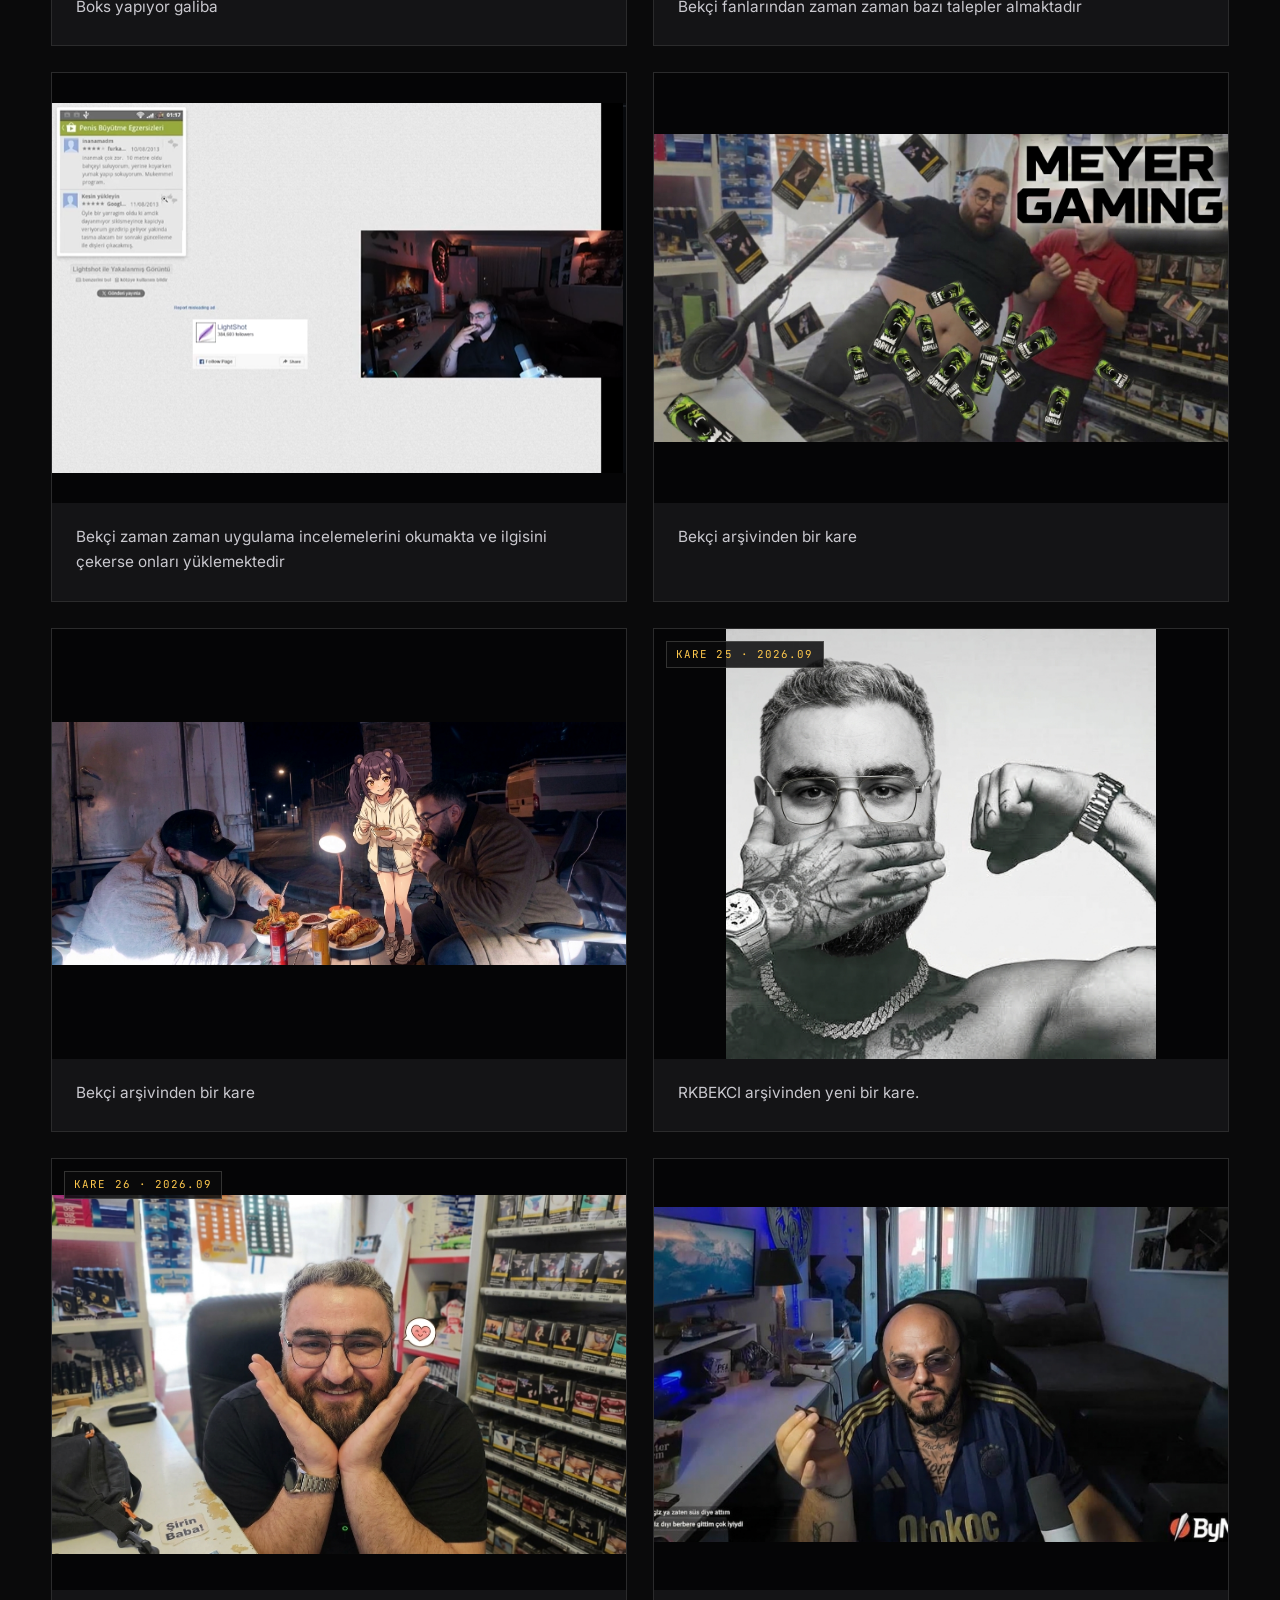
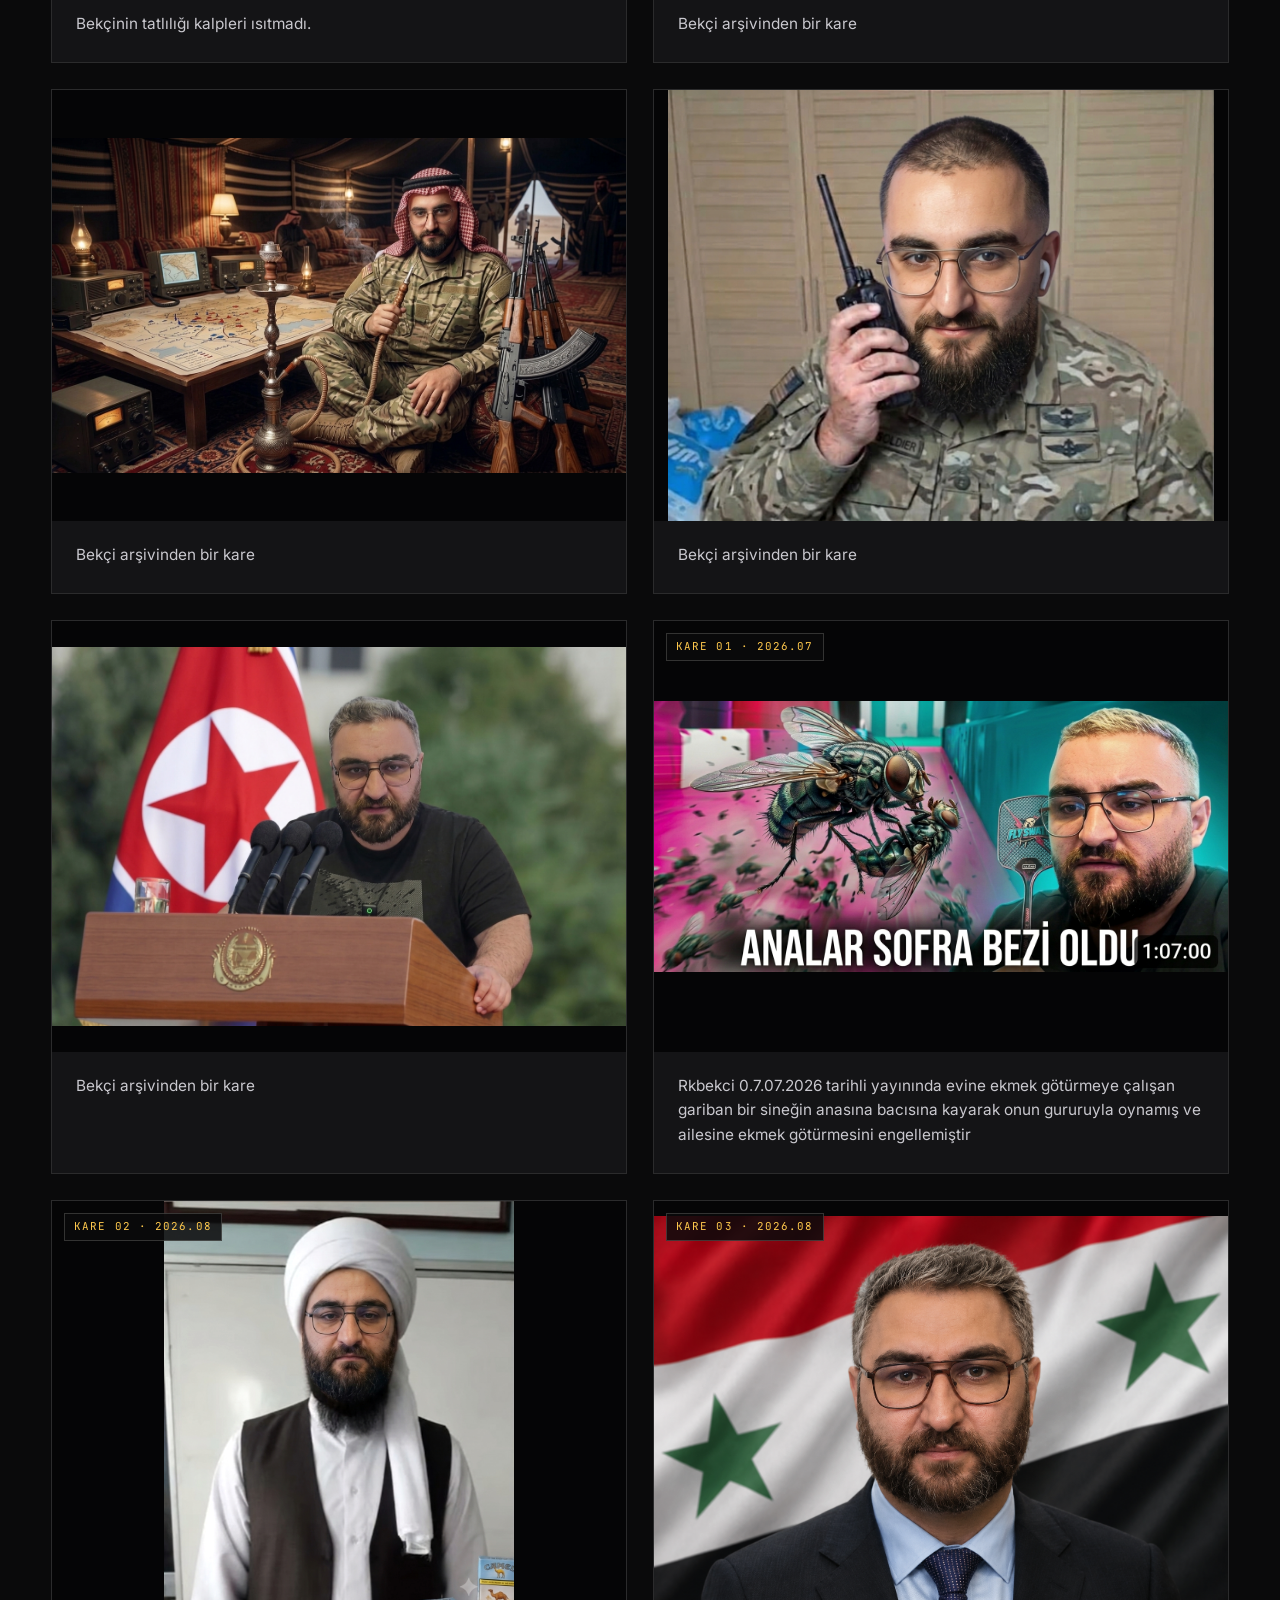
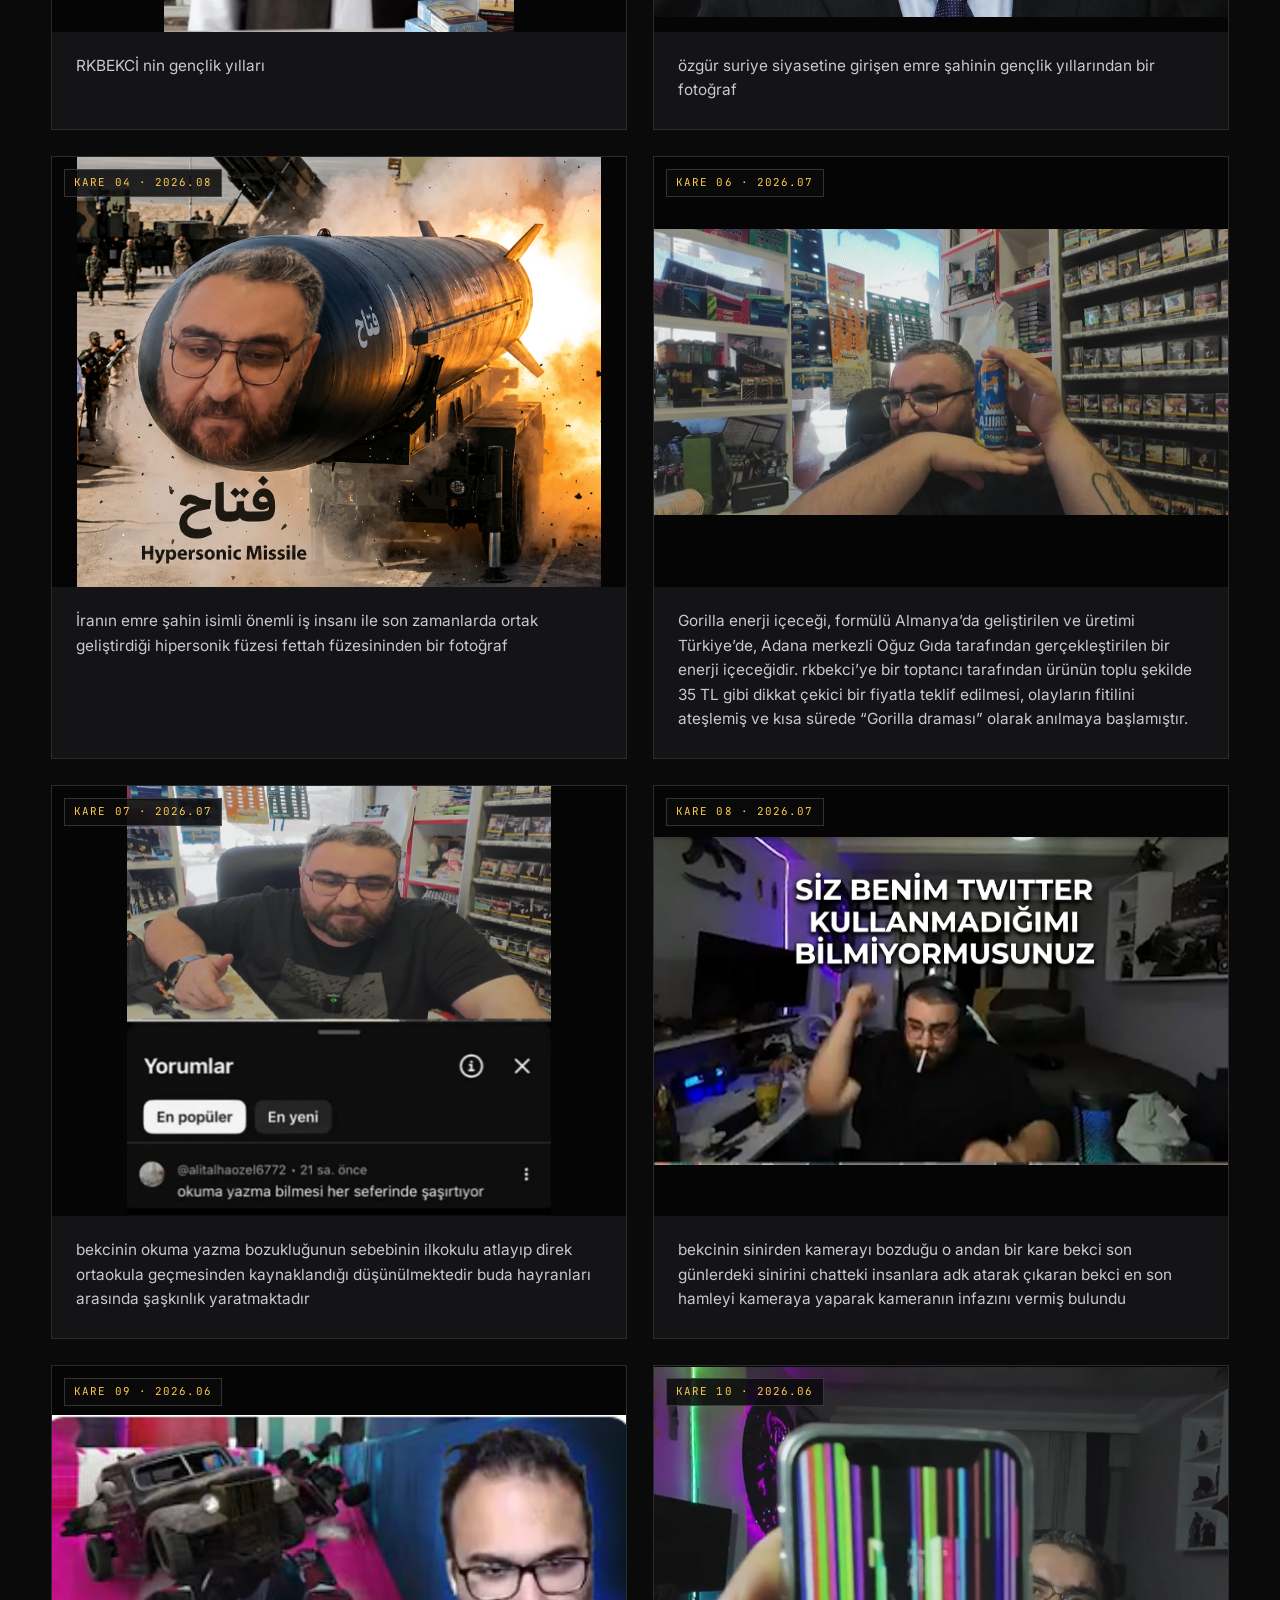
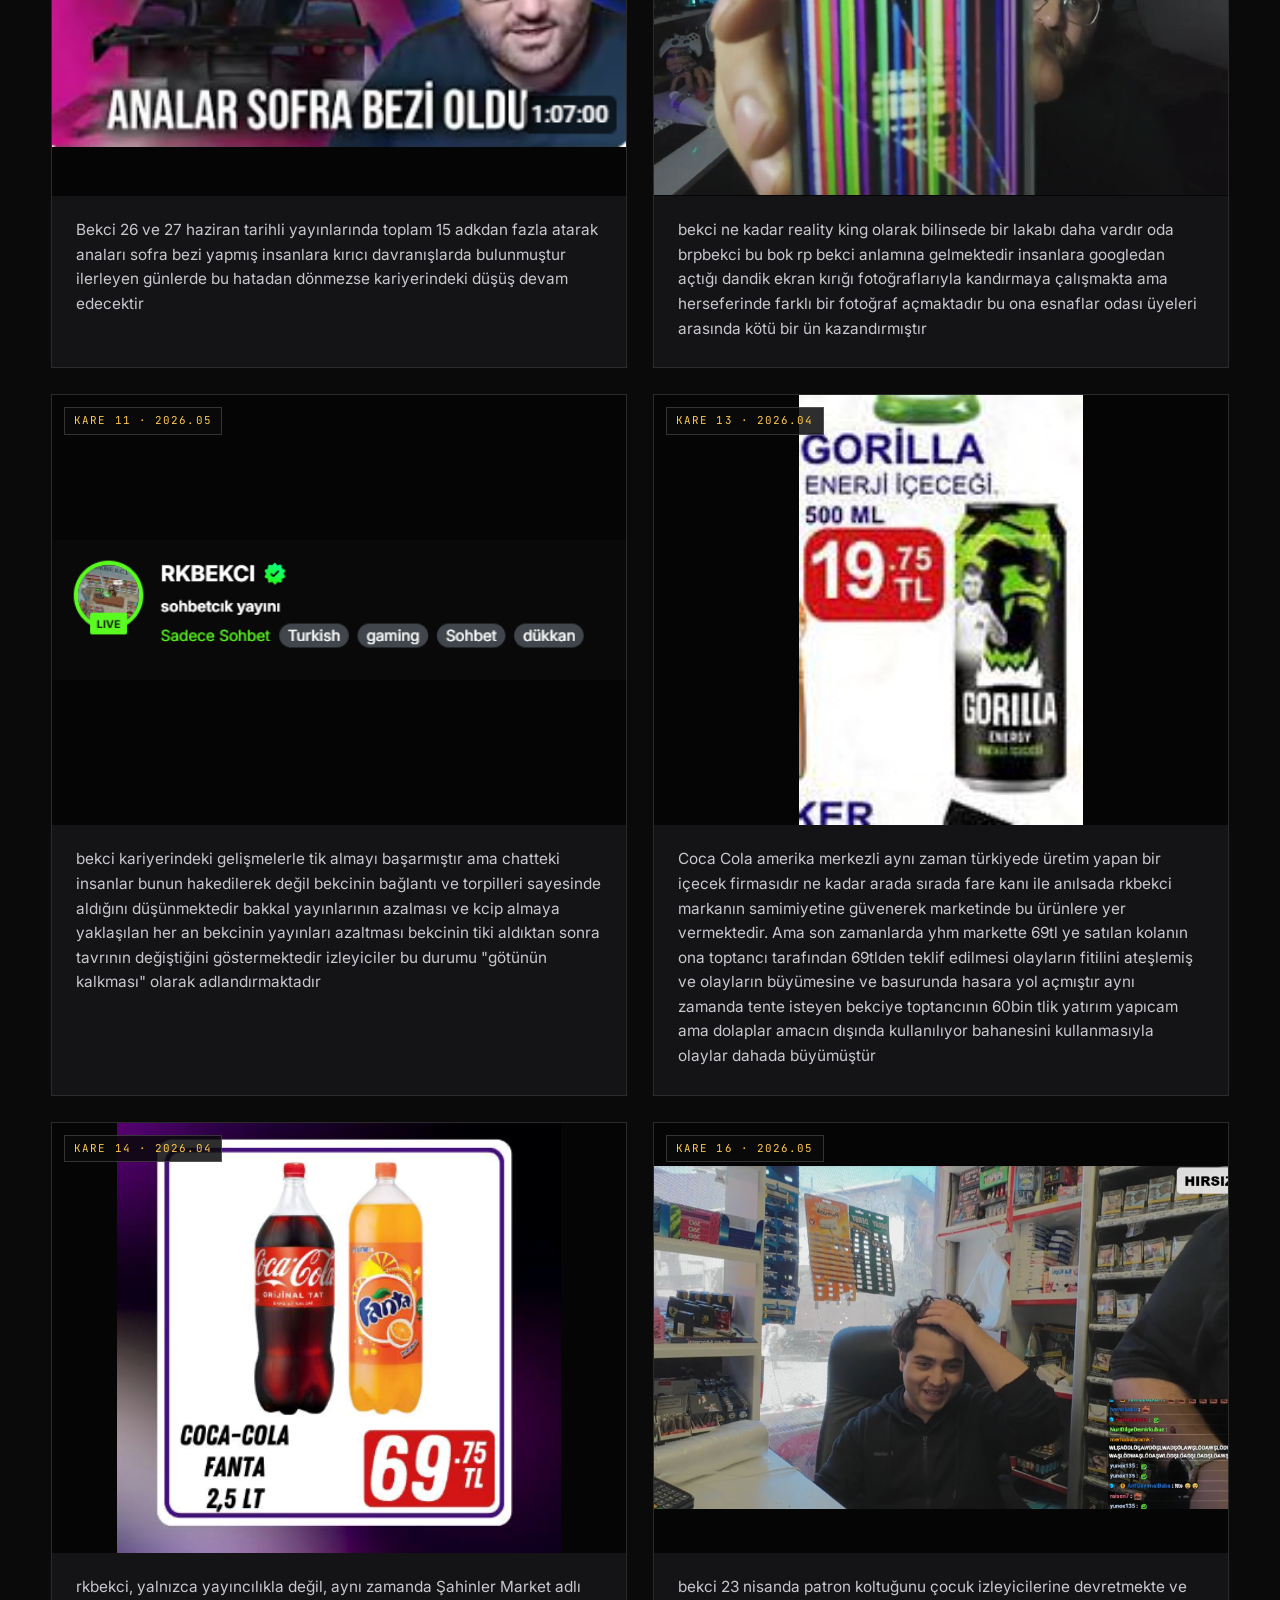
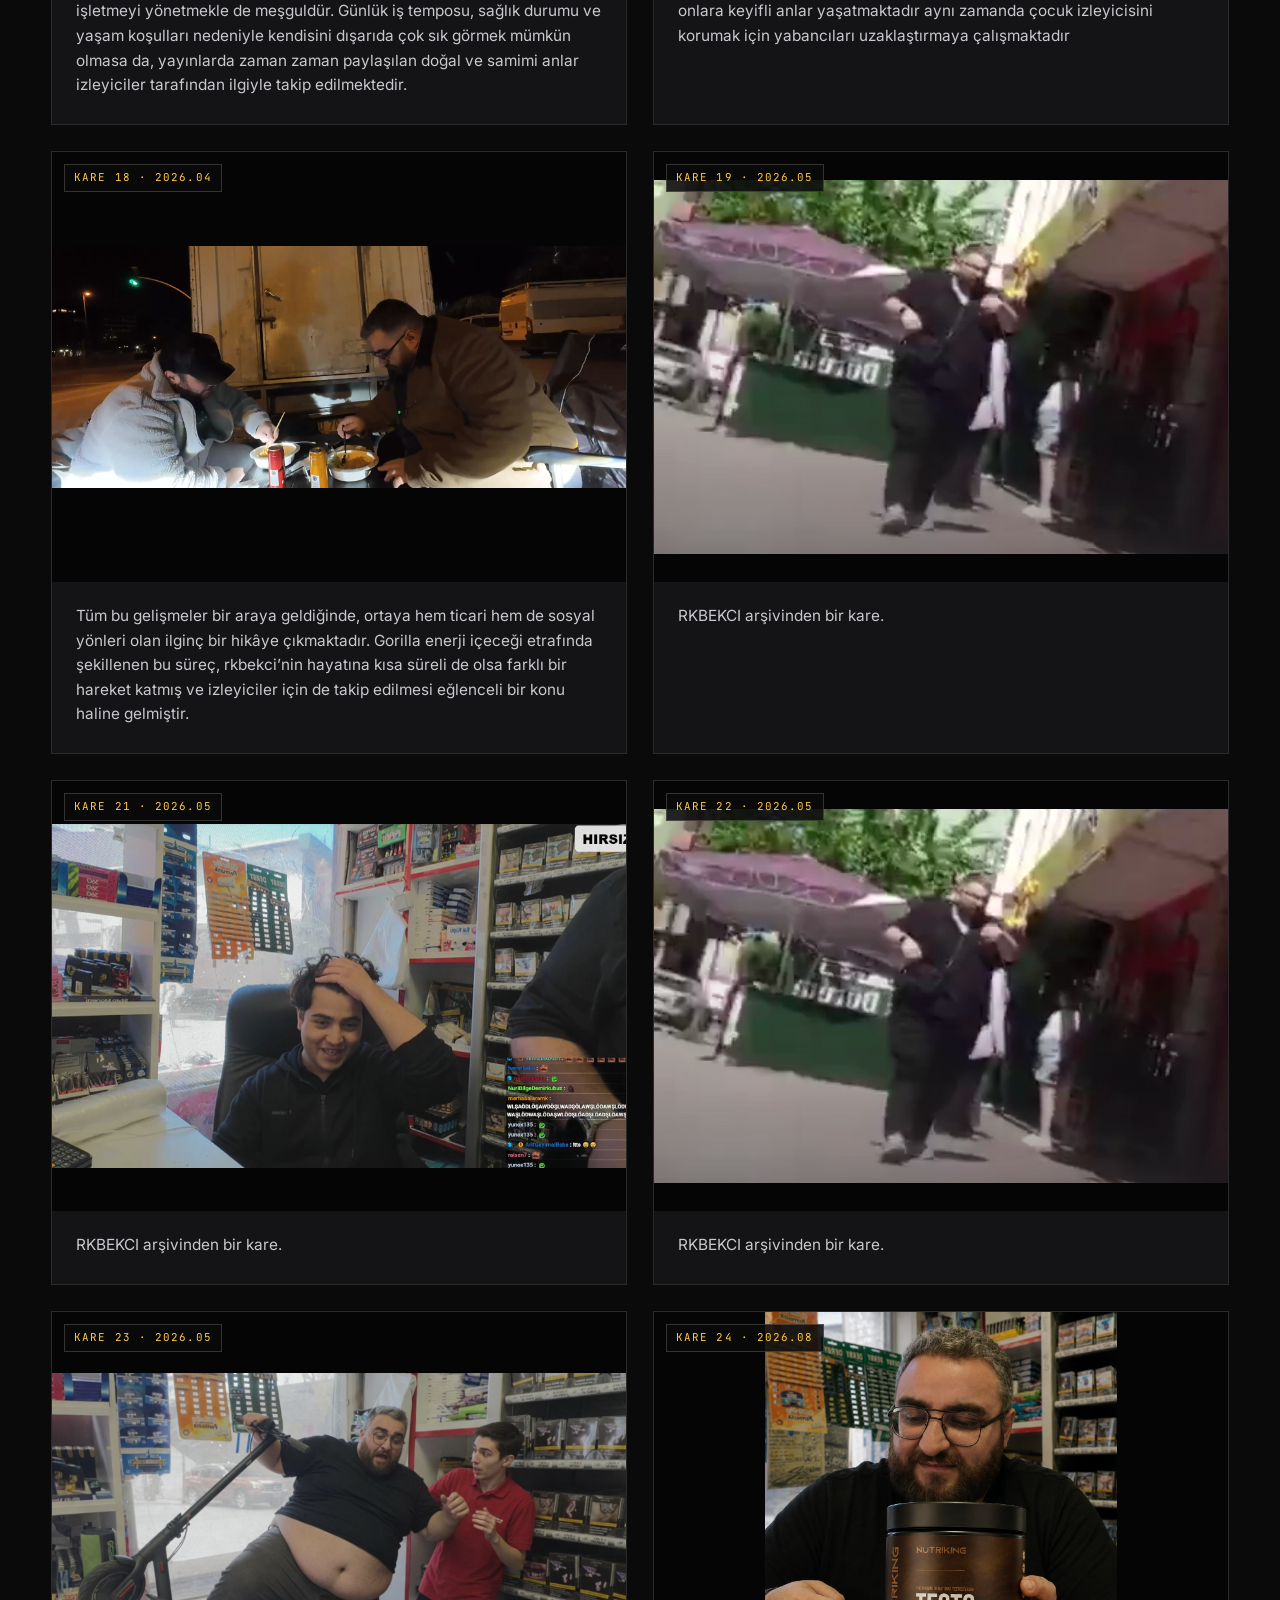
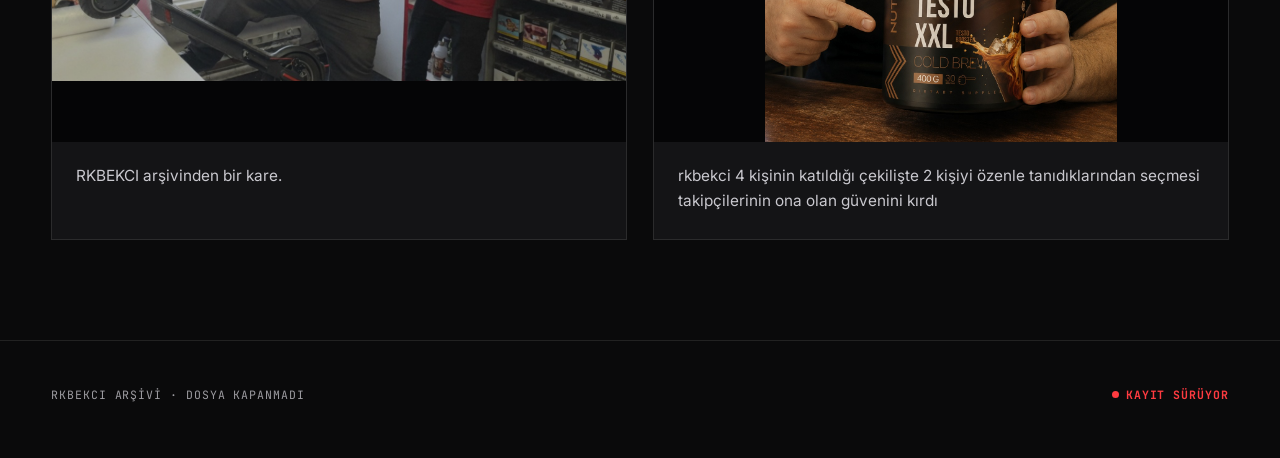
==== commit 0ab535cd: "Add files via upload" ====
--- a/index.html
+++ b/index.html
@@ -1,9 +1,9 @@
 <!doctype html><html lang="tr"><head><meta charset="utf-8"><meta name="viewport" content="width=device-width,initial-scale=1"><meta name="description" content="RKBEKCI arşivi — haberler, görseller ve yayıncılık hikâyeleri."><title>RKBEKCI — Arşiv</title><link rel="preconnect" href="https://fonts.googleapis.com"><link rel="preconnect" href="https://fonts.gstatic.com" crossorigin><link href="https://fonts.googleapis.com/css2?family=Bebas+Neue&family=JetBrains+Mono:wght@400;500;700&family=Inter:wght@400;500;600;700;800&display=swap" rel="stylesheet"><link rel="stylesheet" href="style.css"></head><body>
-<header><div class="statusbar wrap"><span class="rec"><i></i>CANLI ARŞİV</span><span class="statusbar-meta">DOSYA NO. RK-2026-0341</span></div><nav class="wrap"><a class="brand" href="#top">RK<span>BEKCI</span></a><div class="links"><a href="#hikaye">Hikâye</a><a href="#galeri">Galeri</a></div></nav></header>
-<main id="top"><section class="hero"><div class="wrap hero-grid"><div class="reveal"><div class="eyebrow">Dosya No. RK-2026-0341 &middot; Dijital Arşiv</div><h1>RK<span>BEKCI</span></h1><p>RKBEKCI hakkındaki güncel fotoğraflar ve her şey.</p><div class="actions"><a class="btn primary" href="#hikaye">Hikâyeyi oku</a><a class="btn" href="#galeri">Görsellere bak</a></div><div class="statrow"><div class="stat"><b>26</b><small>medya</small></div><div class="stat"><b>1</b><small>uzun içerik</small></div><div class="stat"><b>2026</b><small>arşiv başlangıcı</small></div></div></div><div class="hero-art"><span class="tape tape-l"></span><span class="tape tape-r"></span><img src="media/2026/08/gemini_generated_image_cyvkvecyvkvecyvk.png" alt="RKBEKCI arşiv görseli"><span class="photo-tag">KANIT-000 &middot; 2026.08</span></div></div><div class="marquee"><div class="marquee-track"><span>GORİLLA DRAMASI</span><span>TİK KRİZİ</span><span>KAMERA İNFAZI</span><span>ŞAHİNLER MARKET</span><span>ADK FIRTINASI</span><span>MOSSAD BAĞLANTISI İDDİASI</span><span>GORİLLA DRAMASI</span><span>TİK KRİZİ</span><span>KAMERA İNFAZI</span><span>ŞAHİNLER MARKET</span><span>ADK FIRTINASI</span><span>MOSSAD BAĞLANTISI İDDİASI</span></div></div></section>
+<header><div class="statusbar wrap"><span class="rec"><i></i>CANLI ARŞİV</span><span class="statusbar-meta">DOSYA NO. RK-2026-0341</span></div><nav class="wrap"><a class="brand" href="#top">RK<span>BEKCI</span></a><div class="links"><a href="#galeri">Galeri</a></div></nav></header>
+<main id="top"><section class="hero"><div class="wrap hero-grid"><div class="reveal"><div class="eyebrow">Dosya No. RK-2026-0341 &middot; Dijital Arşiv</div><h1>RK<span>BEKCI</span></h1><p>RKBEKCI hakkındaki güncel fotoğraflar ve her şey.</p><div class="actions"><a class="btn" href="#galeri">Görsellere bak</a></div><div class="statrow"><div class="stat"><b>30</b><small>medya</small></div><div class="stat"><b>2026</b><small>arşiv başlangıcı</small></div></div></div><div class="hero-art"><span class="tape tape-l"></span><span class="tape tape-r"></span><img src="media/2026/08/gemini_generated_image_cyvkvecyvkvecyvk.png" alt="RKBEKCI arşiv görseli"><span class="photo-tag">KANIT-000 &middot; 2026.08</span></div></div><div class="marquee"><div class="marquee-track"><span>GORİLLA DRAMASI</span><span>TİK KRİZİ</span><span>KAMERA İNFAZI</span><span>ŞAHİNLER MARKET</span><span>ADK FIRTINASI</span><span>MOSSAD BAĞLANTISI İDDİASI</span><span>GORİLLA DRAMASI</span><span>TİK KRİZİ</span><span>KAMERA İNFAZI</span><span>ŞAHİNLER MARKET</span><span>ADK FIRTINASI</span><span>MOSSAD BAĞLANTISI İDDİASI</span></div></div></section>
 
 
-<section id="hikaye"><div class="wrap"><div class="section-head"><div><div class="eyebrow">Kronik</div><h2>Uzun Hikâye</h2></div><p>Arşivdeki dağınık notlar tek parça, okunabilir bir dosyada birleştirildi.</p></div><article class="longread"><span class="tag">DOSYA_TAM &middot; TEK PARÇA</span><h3>Bekçi Kronikleri</h3><p>İşin başlangıcı Gorilla enerji içeceğiyle olmuştu. Formülü Almanya kökenli, üretimi ise Adana merkezli Oğuz Gıda tarafından yapılan bu içecek, bir toptancının rkbekci’ye ürünü toplu şekilde 35 TL’den teklif etmesiyle birlikte kısa sürede “Gorilla draması” adıyla anılan bir gündeme dönüştü. Olaylar büyüdükçe bekçi gorillaya biat ettiğini açıklayıp onunla pozlar verdi; kazanan taraf yine gorilla lobisi oldu.</p><p>Ticari cephede tek mesele Gorilla değildi elbette. Şahinler Market’i de yönetmekle meşgul olan bekçi için günlük iş temposu, sağlık durumu ve yaşam koşulları dışarıda çok sık görünmeyi zorlaştırsa da, yayınlarda zaman zaman paylaşılan doğal ve samimi anlar izleyicinin ilgisini hep diri tuttu. Aynı marketin rafında bu kez Coca-Cola vardı: 69 TL’ye satılan ürünün toptancı tarafından yine 69 TL’den teklif edilmesi olayların fitilini ateşledi, üstüne tente talebine karşılık gelen 60 bin TL’lik yatırımın “dolaplar amacı dışında kullanılıyor” bahanesiyle askıya alınması krizi daha da büyüttü.</p><p>İtibar cephesi de sakin değildi. Bekçinin tik alması kimi izleyicilere göre hak edilerek değil, bağlantı ve torpille gerçekleşmişti; yayın sıklığının azalması ve KCİP’e her yaklaşılışında yayınların seyrekleşmesi bu görüşü güçlendirdi ve durum izleyiciler arasında “götünün kalkması” diye anılmaya başladı. Sinirler gerildiğinde sahne yine boş kalmadı: chat’teki insanlara art arda adk atan bekçi, en sonunda öfkesini kameradan çıkararak “kameranın infazını” verdi ve bu an arşive kendi başlığıyla geçti.</p><p>Aynı dönemde bir de scooterla ön kaldırma denemesi görüntülendi; bekçinin “mossad bağlantıları” videonun şimdilik gün yüzüne çıkmasını önlemiş görünse de, görüntünün er ya da geç ortaya çıkacağı yönündeki beklenti hâlâ canlı. Lakap cephesinde “reality king” unvanının yanına eklenen “brpbekci” etiketi, Google’dan açılan dandik çatlak ekran görüntüleriyle kandırma girişimleriyle pekişti ve esnaflar odası üyeleri arasında pek de iyi bir sicil bırakmadı.</p><p>Tüm bunların karşısında imajı yumuşatan anlar da yok değil: 23 Nisan’da patron koltuğunu çocuk izleyicilerine devredip onları yabancılardan koruma çabası, ya da takipçilerine mimikleriyle sevgisini gösterdiği kareler, arşivin daha sıcak tarafını oluşturuyor. Gorilla enerji içeceği etrafında şekillenen bu sürecin hem ticari hem sosyal yönleri, bekçinin hayatına kısa süreli de olsa farklı bir hareket kattı ve izleyiciler için takip edilmesi eğlenceli bir konu haline geldi. Olayın ilerleyen günlerde nasıl bir yön alacağı ise merak konusu olmaya devam ediyor.</p></article></div></section><section id="galeri"><div class="wrap"><div class="section-head"><div><div class="eyebrow">Medya</div><h2>Galeri</h2></div><p>WordPress medya dışa aktarımından gelen görseller doğrudan yerel medya klasöründen servis ediliyor.</p></div><div class="gallery"><article class="card"><div class="media"><img loading="lazy" src="media/2026/09/ekran-goruntusu-2026-10-10-152418.png" alt="Kulaklık takmış, kolye takan kişi, üzerinde "Boks yapıyor galiba" el yazısı notu"></div><div class="card-body"><p>Boks yapıyor galiba</p></div></article><article class="card"><div class="media"><img loading="lazy" src="media/2026/09/ekran-goruntusu-2026-10-07-215118.png" alt="Bir izleyicinin sohbet ekranında yazdığı mesajın ekran görüntüsü"></div><div class="card-body"><p>Bekçi fanlarından zaman zaman bazı talepler almaktadır</p></div></article><article class="card"><div class="media"><img loading="lazy" src="media/2026/09/ekran-goruntusu-2026-10-03-202638.png" alt="Telefon uygulama yorumlarının ekran görüntüsü ve yayın köşesi"></div><div class="card-body"><p>Bekçi zaman zaman uygulama incelemelerini okumakta ve ilgisini çekerse onları yüklemektedir</p></div></article><article class="card"><div class="media"><img loading="lazy" src="media/2026/09/gemini_generated_image_olzbziolzbziolzb.jpg" alt="Büfede scooter yanında düşen kişi, etrafında uçuşan sigara paketleri ve enerji içecekleri, üstte "Meyer Gaming" yazısı"></div><div class="card-body"><p>Bekçi arşivinden bir kare</p></div></article><article class="card"><div class="media"><img loading="lazy" src="media/2026/09/gemini_generated_image_g0sexlg0sexlg0se.jpg" alt="Gece sokakta masa başında yemek yiyen iki kişi ve yanlarında bir anime karakteri"></div><div class="card-body"><p>Bekçi arşivinden bir kare</p></div></article><article class="card"><div class="media"><img loading="lazy" src="media/2026/09/gemini_generated_image_pqs9xwpqs9xwpqs9.jpg" alt="RKBEKCI arşivinden yeni bir kare"><span class="tag media-tag">KARE 25 · 2026.09</span></div><div class="card-body"><p>RKBEKCI arşivinden yeni bir kare.</p></div></article><article class="card"><div class="media"><img loading="lazy" src="media/2026/09/bekcinin-tatliligi-kalpleri-isitmadi.jpg" alt="Bekçinin tatlılığı kalpleri ısıtmadı"><span class="tag media-tag">KARE 26 &middot; 2026.09</span></div><div class="card-body"><p>Bekçinin tatlılığı kalpleri ısıtmadı.</p></div></article><article class="card"><div class="media"><img loading="lazy" src="media/2026/09/gemini_generated_image_875it2875it2875i.jpg" alt="Yayıncı odasında oturan kişi, elinde puro"></div><div class="card-body"><p>Bekçi arşivinden bir kare</p></div></article><article class="card"><div class="media"><img loading="lazy" src="media/2026/09/gemini_generated_image_ihr4alihr4alihr4.jpg" alt="Çadırda harita masası ve nargile başında kamuflajlı kişi"></div><div class="card-body"><p>Bekçi arşivinden bir kare</p></div></article><article class="card"><div class="media"><img loading="lazy" src="media/2026/09/gemini_generated_image_4wtmi44wtmi44wtm.jpg" alt="Telsizle konuşan üniformalı kişi"></div><div class="card-body"><p>Bekçi arşivinden bir kare</p></div></article><article class="card"><div class="media"><img loading="lazy" src="media/2026/09/gemini_generated_image_6js1hj6js1hj6js1.jpg" alt="Kürsü ve bayrak önünde konuşma yapan kişi"></div><div class="card-body"><p>Bekçi arşivinden bir kare</p></div></article><article class="card"><div class="media"><img loading="lazy" src="media/2026/07/gemini_generated_image_rbcocnrbcocnrbco.jpg" alt="Rkbekci 0.7.07.2026 tarihli yayınında evine ekmek götürmeye çalışan gariban bir sineğin anasına bacısına kayarak onun gu"><span class="tag media-tag">KARE 01 &middot; 2026.07</span></div><div class="card-body"><p>Rkbekci 0.7.07.2026 tarihli yayınında evine ekmek götürmeye çalışan gariban bir sineğin anasına bacısına kayarak onun gururuyla oynamış ve ailesine ekmek götürmesini engellemiştir</p></div></article><article class="card"><div class="media"><img loading="lazy" src="media/2026/08/gemini_generated_image_cyvkvecyvkvecyvk.png" alt="RKBEKCİ nin gençlik yılları"><span class="tag media-tag">KARE 02 &middot; 2026.08</span></div><div class="card-body"><p>RKBEKCİ nin gençlik yılları</p></div></article><article class="card"><div class="media"><img loading="lazy" src="media/2026/08/chatgpt-image-10-agu-2026-19_55_14.png" alt="özgür suriye siyasetine girişen emre şahinin gençlik yıllarından bir fotoğraf"><span class="tag media-tag">KARE 03 &middot; 2026.08</span></div><div class="card-body"><p>özgür suriye siyasetine girişen emre şahinin gençlik yıllarından bir fotoğraf</p></div></article><article class="card"><div class="media"><img loading="lazy" src="media/2026/08/chatgpt-image-10-agu-2026-19_52_59-1.png" alt="İranın emre şahin isimli önemli iş insanı ile son zamanlarda ortak geliştirdiği  hipersonik füzesi fettah füzesininden b"><span class="tag media-tag">KARE 04 &middot; 2026.08</span></div><div class="card-body"><p>İranın emre şahin isimli önemli iş insanı ile son zamanlarda ortak geliştirdiği  hipersonik füzesi fettah füzesininden bir fotoğraf</p></div></article><article class="card"><div class="media"><img loading="lazy" src="media/2026/07/ekran-goruntusu-2026-07-07-181808.png" alt="Gorilla enerji içeceği toptancı teklifiyle gündeme gelen an"><span class="tag media-tag">KARE 06 &middot; 2026.07</span></div><div class="card-body"><p>Gorilla enerji içeceği, formülü Almanya’da geliştirilen ve üretimi Türkiye’de, Adana merkezli Oğuz Gıda tarafından gerçekleştirilen bir enerji içeceğidir. rkbekci’ye bir toptancı tarafından ürünün toplu şekilde 35 TL gibi dikkat çekici bir fiyatla teklif edilmesi, olayların fitilini ateşlemiş ve kısa sürede “Gorilla draması” olarak anılmaya başlamıştır.</p></div></article><article class="card"><div class="media"><img loading="lazy" src="media/2026/07/rbekci.png" alt="bekcinin okuma yazma bozukluğunun sebebinin ilkokulu atlayıp direk ortaokula geçmesinden kaynaklandığı düşünülmektedir b"><span class="tag media-tag">KARE 07 &middot; 2026.07</span></div><div class="card-body"><p>bekcinin okuma yazma bozukluğunun sebebinin ilkokulu atlayıp direk ortaokula geçmesinden kaynaklandığı düşünülmektedir buda hayranları arasında şaşkınlık yaratmaktadır</p></div></article><article class="card"><div class="media"><img loading="lazy" src="media/2026/07/gemini_generated_image_6f6fcp6f6fcp6f6f.png" alt="bekcinin sinirden kamerayı bozduğu o andan bir kare bekci son günlerdeki sinirini chatteki insanlara adk atarak çıkaran "><span class="tag media-tag">KARE 08 &middot; 2026.07</span></div><div class="card-body"><p>bekcinin sinirden kamerayı bozduğu o andan bir kare bekci son günlerdeki sinirini chatteki insanlara adk atarak çıkaran bekci en son hamleyi kameraya yaparak kameranın infazını vermiş bulundu</p></div></article><article class="card"><div class="media"><img loading="lazy" src="media/2026/06/ekran-goruntusu-2026-05-17-132645.png" alt="Bekci 26 ve 27 haziran tarihli yayınlarında toplam 15 adkdan fazla atarak anaları sofra bezi yapmış insanlara kırıcı dav"><span class="tag media-tag">KARE 09 &middot; 2026.06</span></div><div class="card-body"><p>Bekci 26 ve 27 haziran tarihli yayınlarında toplam 15 adkdan fazla atarak anaları sofra bezi yapmış insanlara kırıcı davranışlarda bulunmuştur ilerleyen günlerde bu hatadan dönmezse kariyerindeki düşüş devam edecektir</p></div></article><article class="card"><div class="media"><img loading="lazy" src="media/2026/06/ekran-goruntusu-2026-06-08-215226-1.png" alt="bekci ne kadar reality king olarak bilinsede bir lakabı daha vardır oda brpbekci bu bok rp bekci anlamına gelmektedir in"><span class="tag media-tag">KARE 10 &middot; 2026.06</span></div><div class="card-body"><p>bekci ne kadar reality king olarak bilinsede bir lakabı daha vardır oda brpbekci bu bok rp bekci anlamına gelmektedir insanlara googledan açtığı dandik ekran kırığı fotoğraflarıyla kandırmaya çalışmakta ama herseferinde farklı bir fotoğraf açmaktadır bu ona esnaflar odası üyeleri arasında kötü bir ün kazandırmıştır</p></div></article><article class="card"><div class="media"><img loading="lazy" src="media/2026/05/ekran-goruntusu-2026-05-25-181703.png" alt="bekci kariyerindeki gelişmelerle tik almayı başarmıştır ama chatteki insanlar bunun hakedilerek değil bekcinin bağlantı "><span class="tag media-tag">KARE 11 &middot; 2026.05</span></div><div class="card-body"><p>bekci kariyerindeki gelişmelerle tik almayı başarmıştır ama chatteki insanlar bunun hakedilerek değil bekcinin bağlantı ve torpilleri sayesinde aldığını düşünmektedir bakkal yayınlarının azalması ve kcip almaya yaklaşılan her an bekcinin yayınları azaltması bekcinin tiki aldıktan sonra tavrının değiştiğini göstermektedir izleyiciler bu durumu &quot;götünün kalkması&quot; olarak adlandırmaktadır</p></div></article><article class="card"><div class="media"><img loading="lazy" src="media/2026/04/whatsapp-image-2026-04-19-at-16.23.21-1.jpeg" alt="Coca Cola amerika merkezli aynı zaman türkiyede üretim yapan bir içecek firmasıdır ne kadar arada sırada fare kanı ile a"><span class="tag media-tag">KARE 13 &middot; 2026.04</span></div><div class="card-body"><p>Coca Cola amerika merkezli aynı zaman türkiyede üretim yapan bir içecek firmasıdır ne kadar arada sırada fare kanı ile anılsada rkbekci markanın samimiyetine güvenerek marketinde bu ürünlere yer vermektedir. Ama son zamanlarda yhm markette 69tl ye satılan kolanın ona toptancı tarafından 69tlden teklif edilmesi olayların fitilini ateşlemiş ve olayların büyümesine ve basurunda hasara yol açmıştır aynı zamanda tente isteyen bekciye toptancının 60bin tlik yatırım yapıcam ama dolaplar amacın dışında kullanılıyor bahanesini kullanmasıyla olaylar dahada büyümüştür</p></div></article><article class="card"><div class="media"><img loading="lazy" src="media/2026/04/evet-1.png" alt="rkbekci Şahinler Market işletmesi başında"><span class="tag media-tag">KARE 14 &middot; 2026.04</span></div><div class="card-body"><p>rkbekci, yalnızca yayıncılıkla değil, aynı zamanda Şahinler Market adlı işletmeyi yönetmekle de meşguldür. Günlük iş temposu, sağlık durumu ve yaşam koşulları nedeniyle kendisini dışarıda çok sık görmek mümkün olmasa da, yayınlarda zaman zaman paylaşılan doğal ve samimi anlar izleyiciler tarafından ilgiyle takip edilmektedir.</p></div></article><article class="card"><div class="media"><img loading="lazy" src="media/2026/05/ekran-goruntusu-2026-05-17-221239.png" alt="bekci 23 nisanda patron koltuğunu çocuk izleyicilerine devretmekte ve onlara keyifli anlar yaşatmaktadır aynı zamanda ço"><span class="tag media-tag">KARE 16 &middot; 2026.05</span></div><div class="card-body"><p>bekci 23 nisanda patron koltuğunu çocuk izleyicilerine devretmekte ve onlara keyifli anlar yaşatmaktadır aynı zamanda çocuk izleyicisini korumak için yabancıları uzaklaştırmaya çalışmaktadır</p></div></article><article class="card"><div class="media"><img loading="lazy" src="media/2026/04/samimi-1.png" alt="Gorilla draması sürecinin genel değerlendirmesi"><span class="tag media-tag">KARE 18 &middot; 2026.04</span></div><div class="card-body"><p>Tüm bu gelişmeler bir araya geldiğinde, ortaya hem ticari hem de sosyal yönleri olan ilginç bir hikâye çıkmaktadır. Gorilla enerji içeceği etrafında şekillenen bu süreç, rkbekci’nin hayatına kısa süreli de olsa farklı bir hareket katmış ve izleyiciler için de takip edilmesi eğlenceli bir konu haline gelmiştir.</p></div></article><article class="card"><div class="media"><img loading="lazy" src="media/2026/05/ekran-goruntusu-2026-05-17-220336-1.png" alt="RKBEKCI arşivinden bir kare."><span class="tag media-tag">KARE 19 &middot; 2026.05</span></div><div class="card-body"><p>RKBEKCI arşivinden bir kare.</p></div></article><article class="card"><div class="media"><img loading="lazy" src="media/2026/05/ekran-goruntusu-2026-05-17-221239-1.png" alt="RKBEKCI arşivinden bir kare."><span class="tag media-tag">KARE 21 &middot; 2026.05</span></div><div class="card-body"><p>RKBEKCI arşivinden bir kare.</p></div></article><article class="card"><div class="media"><img loading="lazy" src="media/2026/05/ekran-goruntusu-2026-05-17-220336.png" alt="RKBEKCI arşivinden bir kare."><span class="tag media-tag">KARE 22 &middot; 2026.05</span></div><div class="card-body"><p>RKBEKCI arşivinden bir kare.</p></div></article><article class="card"><div class="media"><img loading="lazy" src="media/2026/05/ekran-goruntusu-2026-05-29-142355.png" alt="RKBEKCI arşivinden bir kare."><span class="tag media-tag">KARE 23 &middot; 2026.05</span></div><div class="card-body"><p>RKBEKCI arşivinden bir kare.</p></div></article><article class="card"><div class="media"><img loading="eager" src="rkbekci-testo-xxl.jpg" alt="rkbekci 4 kişinin katıldığı çekilişte 2 kişiyi özenle tanıdıklarından seçmesi takipçilerinin ona olan güvenini kırdı"><span class="tag media-tag">KARE 24 · 2026.08</span></div><div class="card-body"><p>rkbekci 4 kişinin katıldığı çekilişte 2 kişiyi özenle tanıdıklarından seçmesi takipçilerinin ona olan güvenini kırdı</p></div></article></div></div></section>
+<section id="galeri"><div class="wrap"><div class="section-head"><div><div class="eyebrow">Medya</div><h2>Galeri</h2></div><p>WordPress medya dışa aktarımından gelen görseller doğrudan yerel medya klasöründen servis ediliyor.</p></div><div class="gallery"><article class="card"><div class="media"><img loading="lazy" src="media/2026/09/ekran-goruntusu-2026-10-10-152418.png" alt="Kulaklık takmış, kolye takan kişi, üzerinde "Boks yapıyor galiba" el yazısı notu"></div><div class="card-body"><p>Boks yapıyor galiba</p></div></article><article class="card"><div class="media"><img loading="lazy" src="media/2026/09/ekran-goruntusu-2026-10-07-215118.png" alt="Bir izleyicinin sohbet ekranında yazdığı mesajın ekran görüntüsü"></div><div class="card-body"><p>Bekçi fanlarından zaman zaman bazı talepler almaktadır</p></div></article><article class="card"><div class="media"><img loading="lazy" src="media/2026/09/ekran-goruntusu-2026-10-03-202638.png" alt="Telefon uygulama yorumlarının ekran görüntüsü ve yayın köşesi"></div><div class="card-body"><p>Bekçi zaman zaman uygulama incelemelerini okumakta ve ilgisini çekerse onları yüklemektedir</p></div></article><article class="card"><div class="media"><img loading="lazy" src="media/2026/09/gemini_generated_image_olzbziolzbziolzb.jpg" alt="Büfede scooter yanında düşen kişi, etrafında uçuşan sigara paketleri ve enerji içecekleri, üstte "Meyer Gaming" yazısı"></div><div class="card-body"><p>Bekçi arşivinden bir kare</p></div></article><article class="card"><div class="media"><img loading="lazy" src="media/2026/09/gemini_generated_image_g0sexlg0sexlg0se.jpg" alt="Gece sokakta masa başında yemek yiyen iki kişi ve yanlarında bir anime karakteri"></div><div class="card-body"><p>Bekçi arşivinden bir kare</p></div></article><article class="card"><div class="media"><img loading="lazy" src="media/2026/09/gemini_generated_image_pqs9xwpqs9xwpqs9.jpg" alt="RKBEKCI arşivinden yeni bir kare"><span class="tag media-tag">KARE 25 · 2026.09</span></div><div class="card-body"><p>RKBEKCI arşivinden yeni bir kare.</p></div></article><article class="card"><div class="media"><img loading="lazy" src="media/2026/09/bekcinin-tatliligi-kalpleri-isitmadi.jpg" alt="Bekçinin tatlılığı kalpleri ısıtmadı"><span class="tag media-tag">KARE 26 &middot; 2026.09</span></div><div class="card-body"><p>Bekçinin tatlılığı kalpleri ısıtmadı.</p></div></article><article class="card"><div class="media"><img loading="lazy" src="media/2026/09/gemini_generated_image_875it2875it2875i.jpg" alt="Yayıncı odasında oturan kişi, elinde puro"></div><div class="card-body"><p>Bekçi arşivinden bir kare</p></div></article><article class="card"><div class="media"><img loading="lazy" src="media/2026/09/gemini_generated_image_ihr4alihr4alihr4.jpg" alt="Çadırda harita masası ve nargile başında kamuflajlı kişi"></div><div class="card-body"><p>Bekçi arşivinden bir kare</p></div></article><article class="card"><div class="media"><img loading="lazy" src="media/2026/09/gemini_generated_image_4wtmi44wtmi44wtm.jpg" alt="Telsizle konuşan üniformalı kişi"></div><div class="card-body"><p>Bekçi arşivinden bir kare</p></div></article><article class="card"><div class="media"><img loading="lazy" src="media/2026/09/gemini_generated_image_6js1hj6js1hj6js1.jpg" alt="Kürsü ve bayrak önünde konuşma yapan kişi"></div><div class="card-body"><p>Bekçi arşivinden bir kare</p></div></article><article class="card"><div class="media"><img loading="lazy" src="media/2026/07/gemini_generated_image_rbcocnrbcocnrbco.jpg" alt="Rkbekci 0.7.07.2026 tarihli yayınında evine ekmek götürmeye çalışan gariban bir sineğin anasına bacısına kayarak onun gu"><span class="tag media-tag">KARE 01 &middot; 2026.07</span></div><div class="card-body"><p>Rkbekci 0.7.07.2026 tarihli yayınında evine ekmek götürmeye çalışan gariban bir sineğin anasına bacısına kayarak onun gururuyla oynamış ve ailesine ekmek götürmesini engellemiştir</p></div></article><article class="card"><div class="media"><img loading="lazy" src="media/2026/08/gemini_generated_image_cyvkvecyvkvecyvk.png" alt="RKBEKCİ nin gençlik yılları"><span class="tag media-tag">KARE 02 &middot; 2026.08</span></div><div class="card-body"><p>RKBEKCİ nin gençlik yılları</p></div></article><article class="card"><div class="media"><img loading="lazy" src="media/2026/08/chatgpt-image-10-agu-2026-19_55_14.png" alt="özgür suriye siyasetine girişen emre şahinin gençlik yıllarından bir fotoğraf"><span class="tag media-tag">KARE 03 &middot; 2026.08</span></div><div class="card-body"><p>özgür suriye siyasetine girişen emre şahinin gençlik yıllarından bir fotoğraf</p></div></article><article class="card"><div class="media"><img loading="lazy" src="media/2026/08/chatgpt-image-10-agu-2026-19_52_59-1.png" alt="İranın emre şahin isimli önemli iş insanı ile son zamanlarda ortak geliştirdiği  hipersonik füzesi fettah füzesininden b"><span class="tag media-tag">KARE 04 &middot; 2026.08</span></div><div class="card-body"><p>İranın emre şahin isimli önemli iş insanı ile son zamanlarda ortak geliştirdiği  hipersonik füzesi fettah füzesininden bir fotoğraf</p></div></article><article class="card"><div class="media"><img loading="lazy" src="media/2026/07/ekran-goruntusu-2026-07-07-181808.png" alt="Gorilla enerji içeceği toptancı teklifiyle gündeme gelen an"><span class="tag media-tag">KARE 06 &middot; 2026.07</span></div><div class="card-body"><p>Gorilla enerji içeceği, formülü Almanya’da geliştirilen ve üretimi Türkiye’de, Adana merkezli Oğuz Gıda tarafından gerçekleştirilen bir enerji içeceğidir. rkbekci’ye bir toptancı tarafından ürünün toplu şekilde 35 TL gibi dikkat çekici bir fiyatla teklif edilmesi, olayların fitilini ateşlemiş ve kısa sürede “Gorilla draması” olarak anılmaya başlamıştır.</p></div></article><article class="card"><div class="media"><img loading="lazy" src="media/2026/07/rbekci.png" alt="bekcinin okuma yazma bozukluğunun sebebinin ilkokulu atlayıp direk ortaokula geçmesinden kaynaklandığı düşünülmektedir b"><span class="tag media-tag">KARE 07 &middot; 2026.07</span></div><div class="card-body"><p>bekcinin okuma yazma bozukluğunun sebebinin ilkokulu atlayıp direk ortaokula geçmesinden kaynaklandığı düşünülmektedir buda hayranları arasında şaşkınlık yaratmaktadır</p></div></article><article class="card"><div class="media"><img loading="lazy" src="media/2026/07/gemini_generated_image_6f6fcp6f6fcp6f6f.png" alt="bekcinin sinirden kamerayı bozduğu o andan bir kare bekci son günlerdeki sinirini chatteki insanlara adk atarak çıkaran "><span class="tag media-tag">KARE 08 &middot; 2026.07</span></div><div class="card-body"><p>bekcinin sinirden kamerayı bozduğu o andan bir kare bekci son günlerdeki sinirini chatteki insanlara adk atarak çıkaran bekci en son hamleyi kameraya yaparak kameranın infazını vermiş bulundu</p></div></article><article class="card"><div class="media"><img loading="lazy" src="media/2026/06/ekran-goruntusu-2026-05-17-132645.png" alt="Bekci 26 ve 27 haziran tarihli yayınlarında toplam 15 adkdan fazla atarak anaları sofra bezi yapmış insanlara kırıcı dav"><span class="tag media-tag">KARE 09 &middot; 2026.06</span></div><div class="card-body"><p>Bekci 26 ve 27 haziran tarihli yayınlarında toplam 15 adkdan fazla atarak anaları sofra bezi yapmış insanlara kırıcı davranışlarda bulunmuştur ilerleyen günlerde bu hatadan dönmezse kariyerindeki düşüş devam edecektir</p></div></article><article class="card"><div class="media"><img loading="lazy" src="media/2026/06/ekran-goruntusu-2026-06-08-215226-1.png" alt="bekci ne kadar reality king olarak bilinsede bir lakabı daha vardır oda brpbekci bu bok rp bekci anlamına gelmektedir in"><span class="tag media-tag">KARE 10 &middot; 2026.06</span></div><div class="card-body"><p>bekci ne kadar reality king olarak bilinsede bir lakabı daha vardır oda brpbekci bu bok rp bekci anlamına gelmektedir insanlara googledan açtığı dandik ekran kırığı fotoğraflarıyla kandırmaya çalışmakta ama herseferinde farklı bir fotoğraf açmaktadır bu ona esnaflar odası üyeleri arasında kötü bir ün kazandırmıştır</p></div></article><article class="card"><div class="media"><img loading="lazy" src="media/2026/05/ekran-goruntusu-2026-05-25-181703.png" alt="bekci kariyerindeki gelişmelerle tik almayı başarmıştır ama chatteki insanlar bunun hakedilerek değil bekcinin bağlantı "><span class="tag media-tag">KARE 11 &middot; 2026.05</span></div><div class="card-body"><p>bekci kariyerindeki gelişmelerle tik almayı başarmıştır ama chatteki insanlar bunun hakedilerek değil bekcinin bağlantı ve torpilleri sayesinde aldığını düşünmektedir bakkal yayınlarının azalması ve kcip almaya yaklaşılan her an bekcinin yayınları azaltması bekcinin tiki aldıktan sonra tavrının değiştiğini göstermektedir izleyiciler bu durumu &quot;götünün kalkması&quot; olarak adlandırmaktadır</p></div></article><article class="card"><div class="media"><img loading="lazy" src="media/2026/04/whatsapp-image-2026-04-19-at-16.23.21-1.jpeg" alt="Coca Cola amerika merkezli aynı zaman türkiyede üretim yapan bir içecek firmasıdır ne kadar arada sırada fare kanı ile a"><span class="tag media-tag">KARE 13 &middot; 2026.04</span></div><div class="card-body"><p>Coca Cola amerika merkezli aynı zaman türkiyede üretim yapan bir içecek firmasıdır ne kadar arada sırada fare kanı ile anılsada rkbekci markanın samimiyetine güvenerek marketinde bu ürünlere yer vermektedir. Ama son zamanlarda yhm markette 69tl ye satılan kolanın ona toptancı tarafından 69tlden teklif edilmesi olayların fitilini ateşlemiş ve olayların büyümesine ve basurunda hasara yol açmıştır aynı zamanda tente isteyen bekciye toptancının 60bin tlik yatırım yapıcam ama dolaplar amacın dışında kullanılıyor bahanesini kullanmasıyla olaylar dahada büyümüştür</p></div></article><article class="card"><div class="media"><img loading="lazy" src="media/2026/04/evet-1.png" alt="rkbekci Şahinler Market işletmesi başında"><span class="tag media-tag">KARE 14 &middot; 2026.04</span></div><div class="card-body"><p>rkbekci, yalnızca yayıncılıkla değil, aynı zamanda Şahinler Market adlı işletmeyi yönetmekle de meşguldür. Günlük iş temposu, sağlık durumu ve yaşam koşulları nedeniyle kendisini dışarıda çok sık görmek mümkün olmasa da, yayınlarda zaman zaman paylaşılan doğal ve samimi anlar izleyiciler tarafından ilgiyle takip edilmektedir.</p></div></article><article class="card"><div class="media"><img loading="lazy" src="media/2026/05/ekran-goruntusu-2026-05-17-221239.png" alt="bekci 23 nisanda patron koltuğunu çocuk izleyicilerine devretmekte ve onlara keyifli anlar yaşatmaktadır aynı zamanda ço"><span class="tag media-tag">KARE 16 &middot; 2026.05</span></div><div class="card-body"><p>bekci 23 nisanda patron koltuğunu çocuk izleyicilerine devretmekte ve onlara keyifli anlar yaşatmaktadır aynı zamanda çocuk izleyicisini korumak için yabancıları uzaklaştırmaya çalışmaktadır</p></div></article><article class="card"><div class="media"><img loading="lazy" src="media/2026/04/samimi-1.png" alt="Gorilla draması sürecinin genel değerlendirmesi"><span class="tag media-tag">KARE 18 &middot; 2026.04</span></div><div class="card-body"><p>Tüm bu gelişmeler bir araya geldiğinde, ortaya hem ticari hem de sosyal yönleri olan ilginç bir hikâye çıkmaktadır. Gorilla enerji içeceği etrafında şekillenen bu süreç, rkbekci’nin hayatına kısa süreli de olsa farklı bir hareket katmış ve izleyiciler için de takip edilmesi eğlenceli bir konu haline gelmiştir.</p></div></article><article class="card"><div class="media"><img loading="lazy" src="media/2026/05/ekran-goruntusu-2026-05-17-220336-1.png" alt="RKBEKCI arşivinden bir kare."><span class="tag media-tag">KARE 19 &middot; 2026.05</span></div><div class="card-body"><p>RKBEKCI arşivinden bir kare.</p></div></article><article class="card"><div class="media"><img loading="lazy" src="media/2026/05/ekran-goruntusu-2026-05-17-221239-1.png" alt="RKBEKCI arşivinden bir kare."><span class="tag media-tag">KARE 21 &middot; 2026.05</span></div><div class="card-body"><p>RKBEKCI arşivinden bir kare.</p></div></article><article class="card"><div class="media"><img loading="lazy" src="media/2026/05/ekran-goruntusu-2026-05-17-220336.png" alt="RKBEKCI arşivinden bir kare."><span class="tag media-tag">KARE 22 &middot; 2026.05</span></div><div class="card-body"><p>RKBEKCI arşivinden bir kare.</p></div></article><article class="card"><div class="media"><img loading="lazy" src="media/2026/05/ekran-goruntusu-2026-05-29-142355.png" alt="RKBEKCI arşivinden bir kare."><span class="tag media-tag">KARE 23 &middot; 2026.05</span></div><div class="card-body"><p>RKBEKCI arşivinden bir kare.</p></div></article><article class="card"><div class="media"><img loading="eager" src="rkbekci-testo-xxl.jpg" alt="rkbekci 4 kişinin katıldığı çekilişte 2 kişiyi özenle tanıdıklarından seçmesi takipçilerinin ona olan güvenini kırdı"><span class="tag media-tag">KARE 24 · 2026.08</span></div><div class="card-body"><p>rkbekci 4 kişinin katıldığı çekilişte 2 kişiyi özenle tanıdıklarından seçmesi takipçilerinin ona olan güvenini kırdı</p></div></article></div></div></section>
 </main><footer><div class="wrap footer-row"><span>RKBEKCI ARŞİVİ &middot; DOSYA KAPANMADI</span><span class="rec"><i></i>KAYIT SÜRÜYOR</span></div></footer><script src="script.js"></script>
 
 <div id="rkLightbox" aria-hidden="true"><button id="rkClose" aria-label="Kapat">×</button><img id="rkLbImg" alt=""><div id="rkCaption"></div></div></body></html>
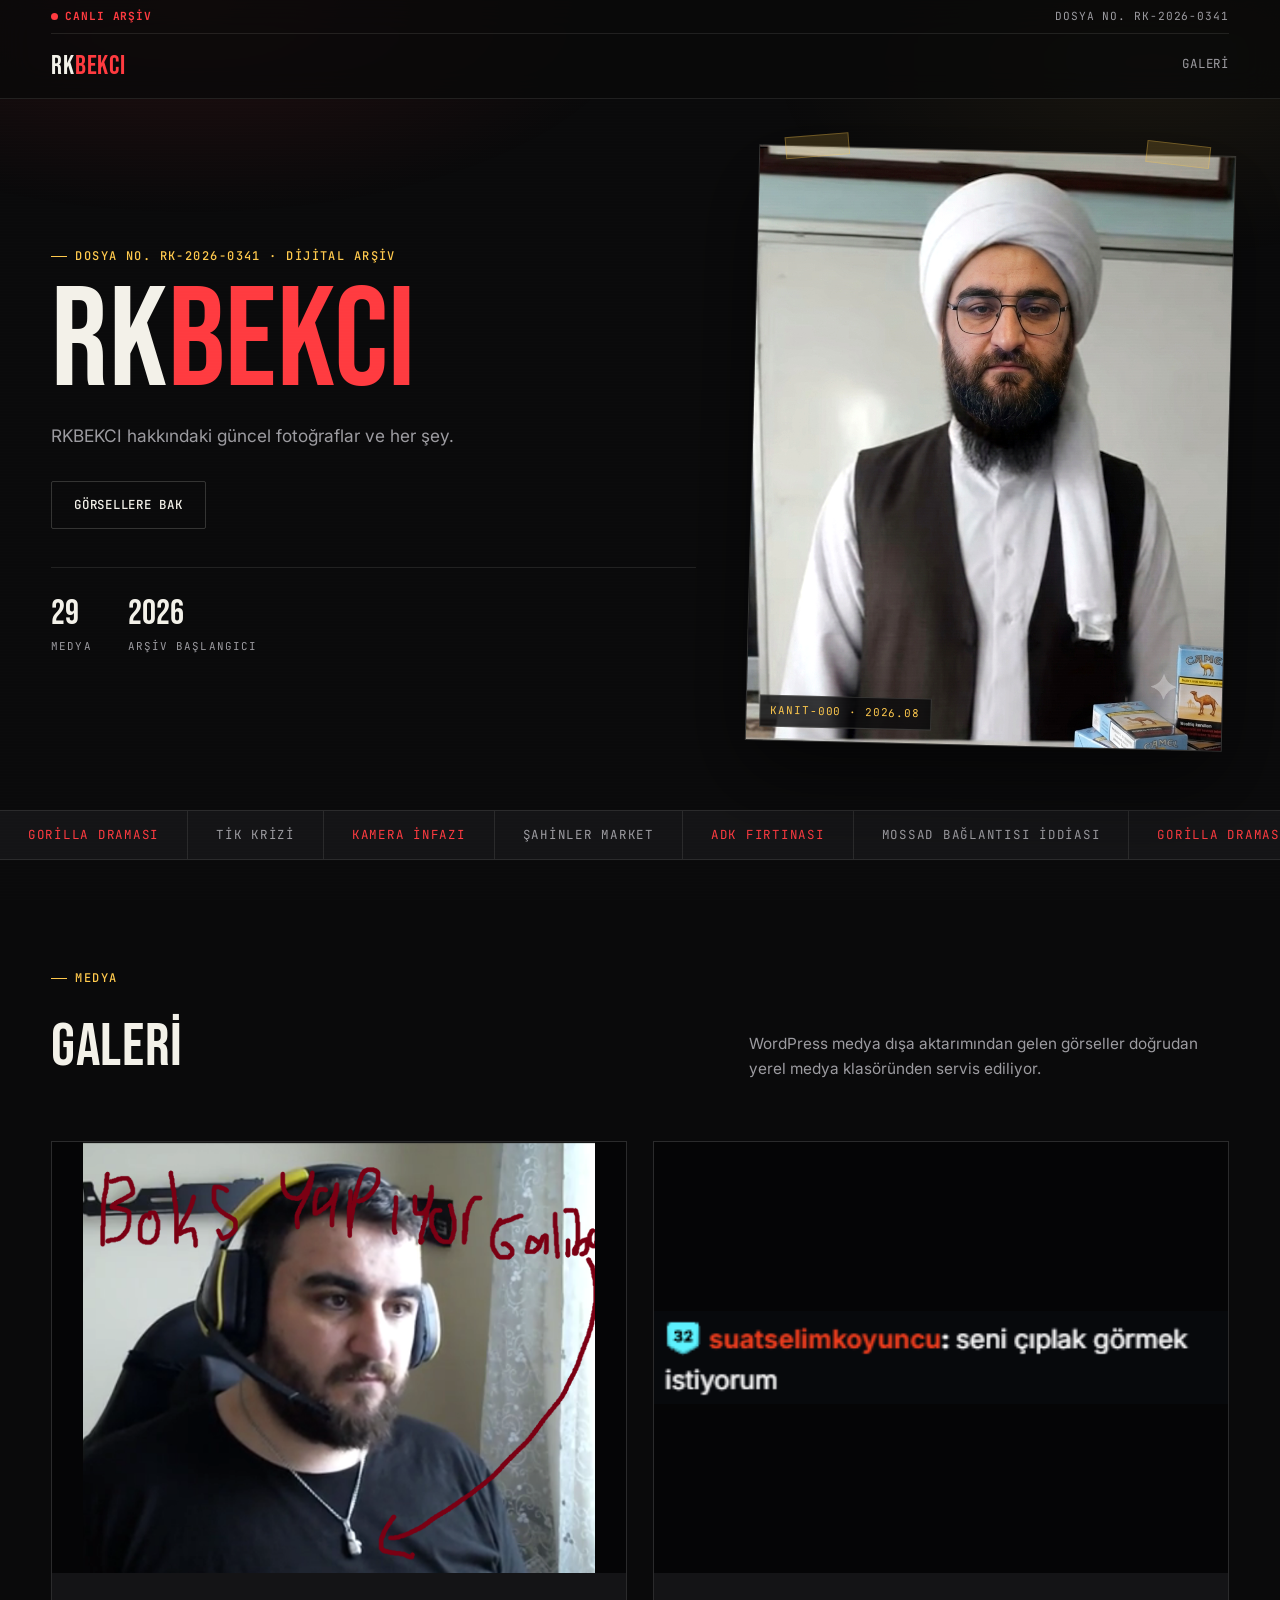
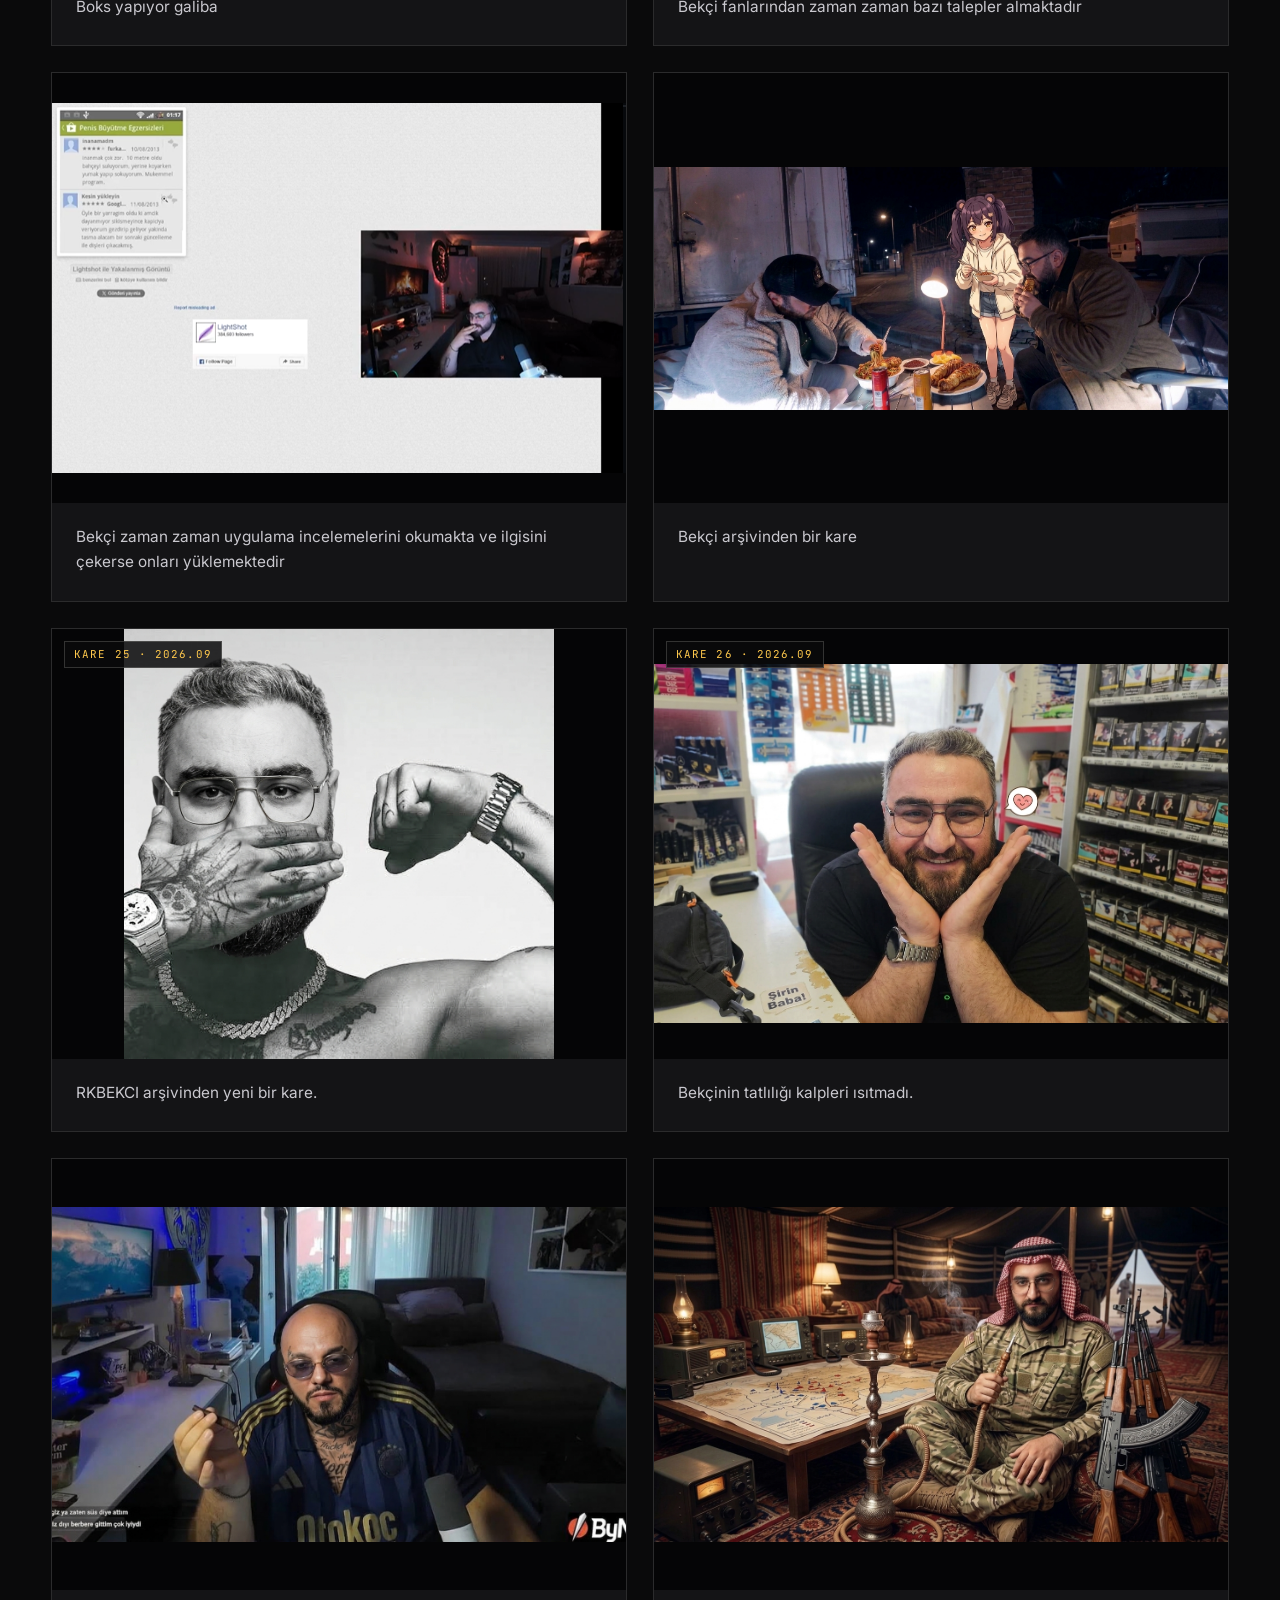
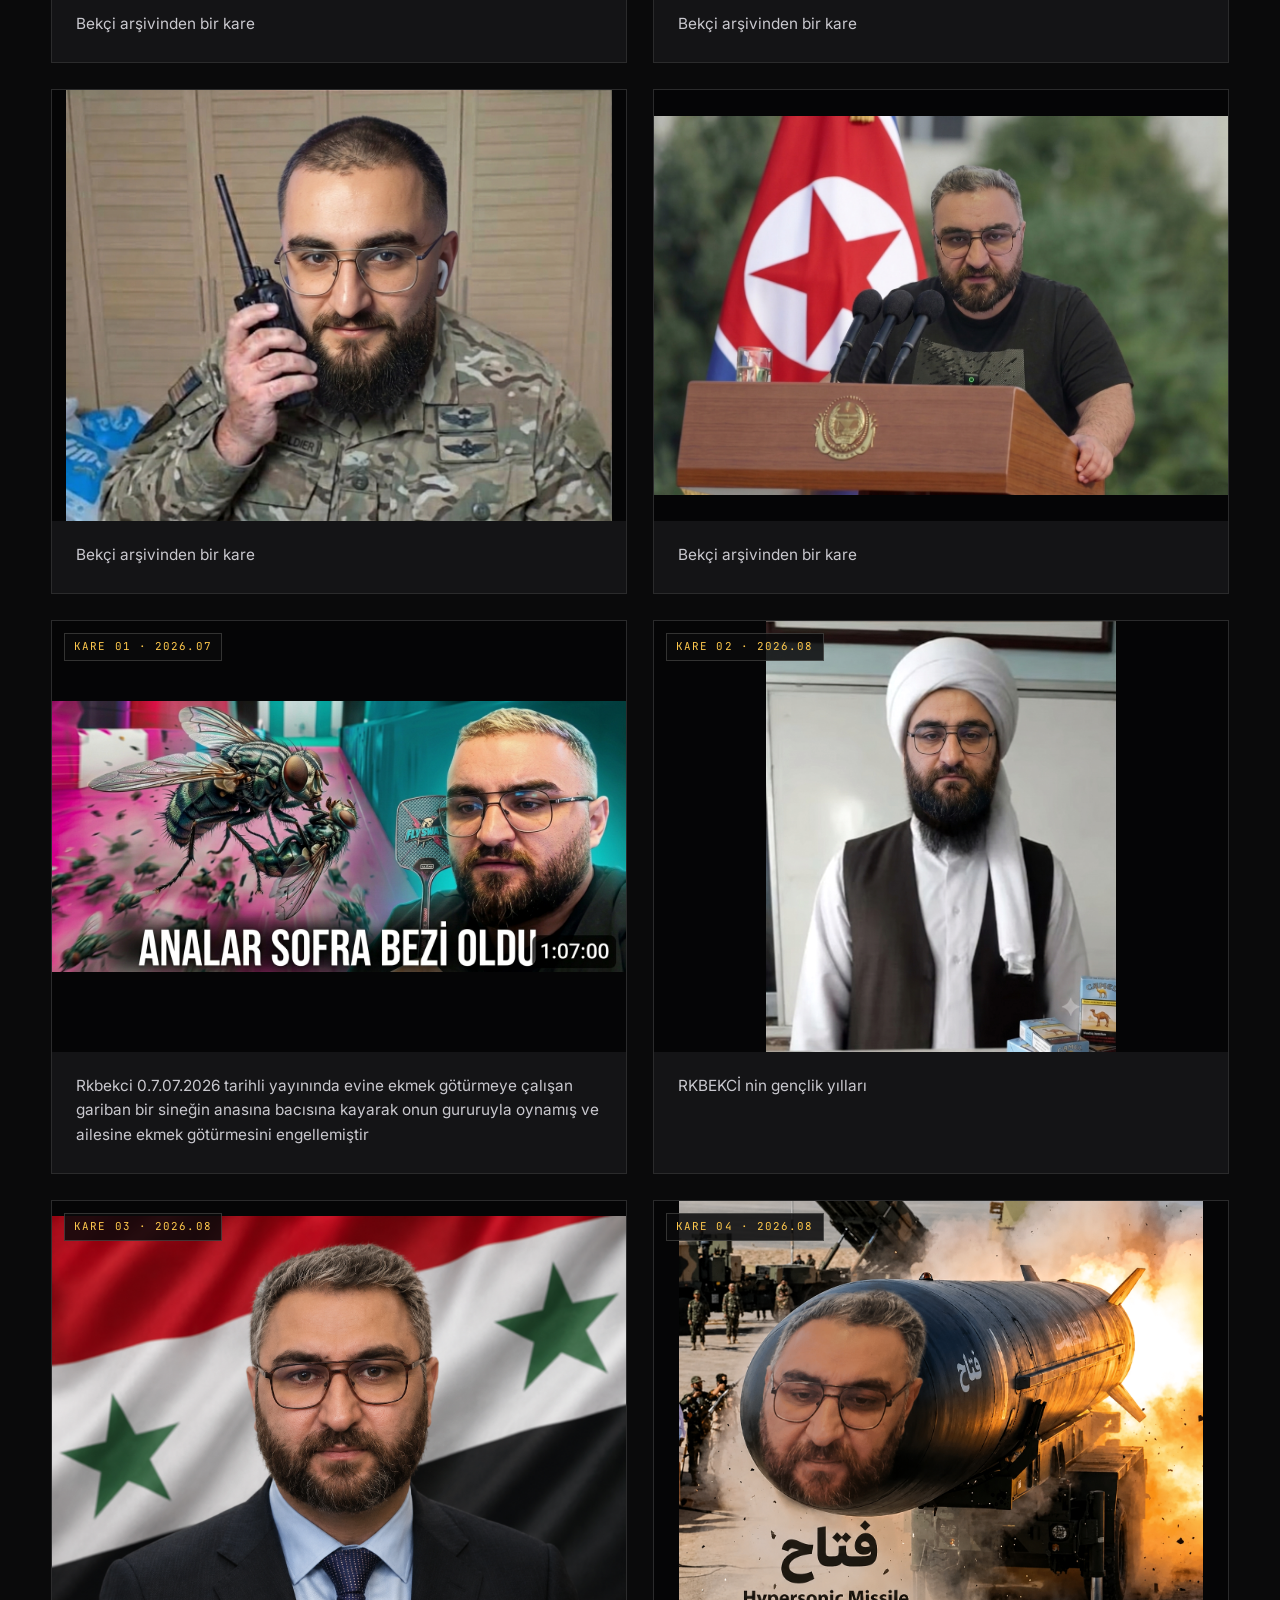
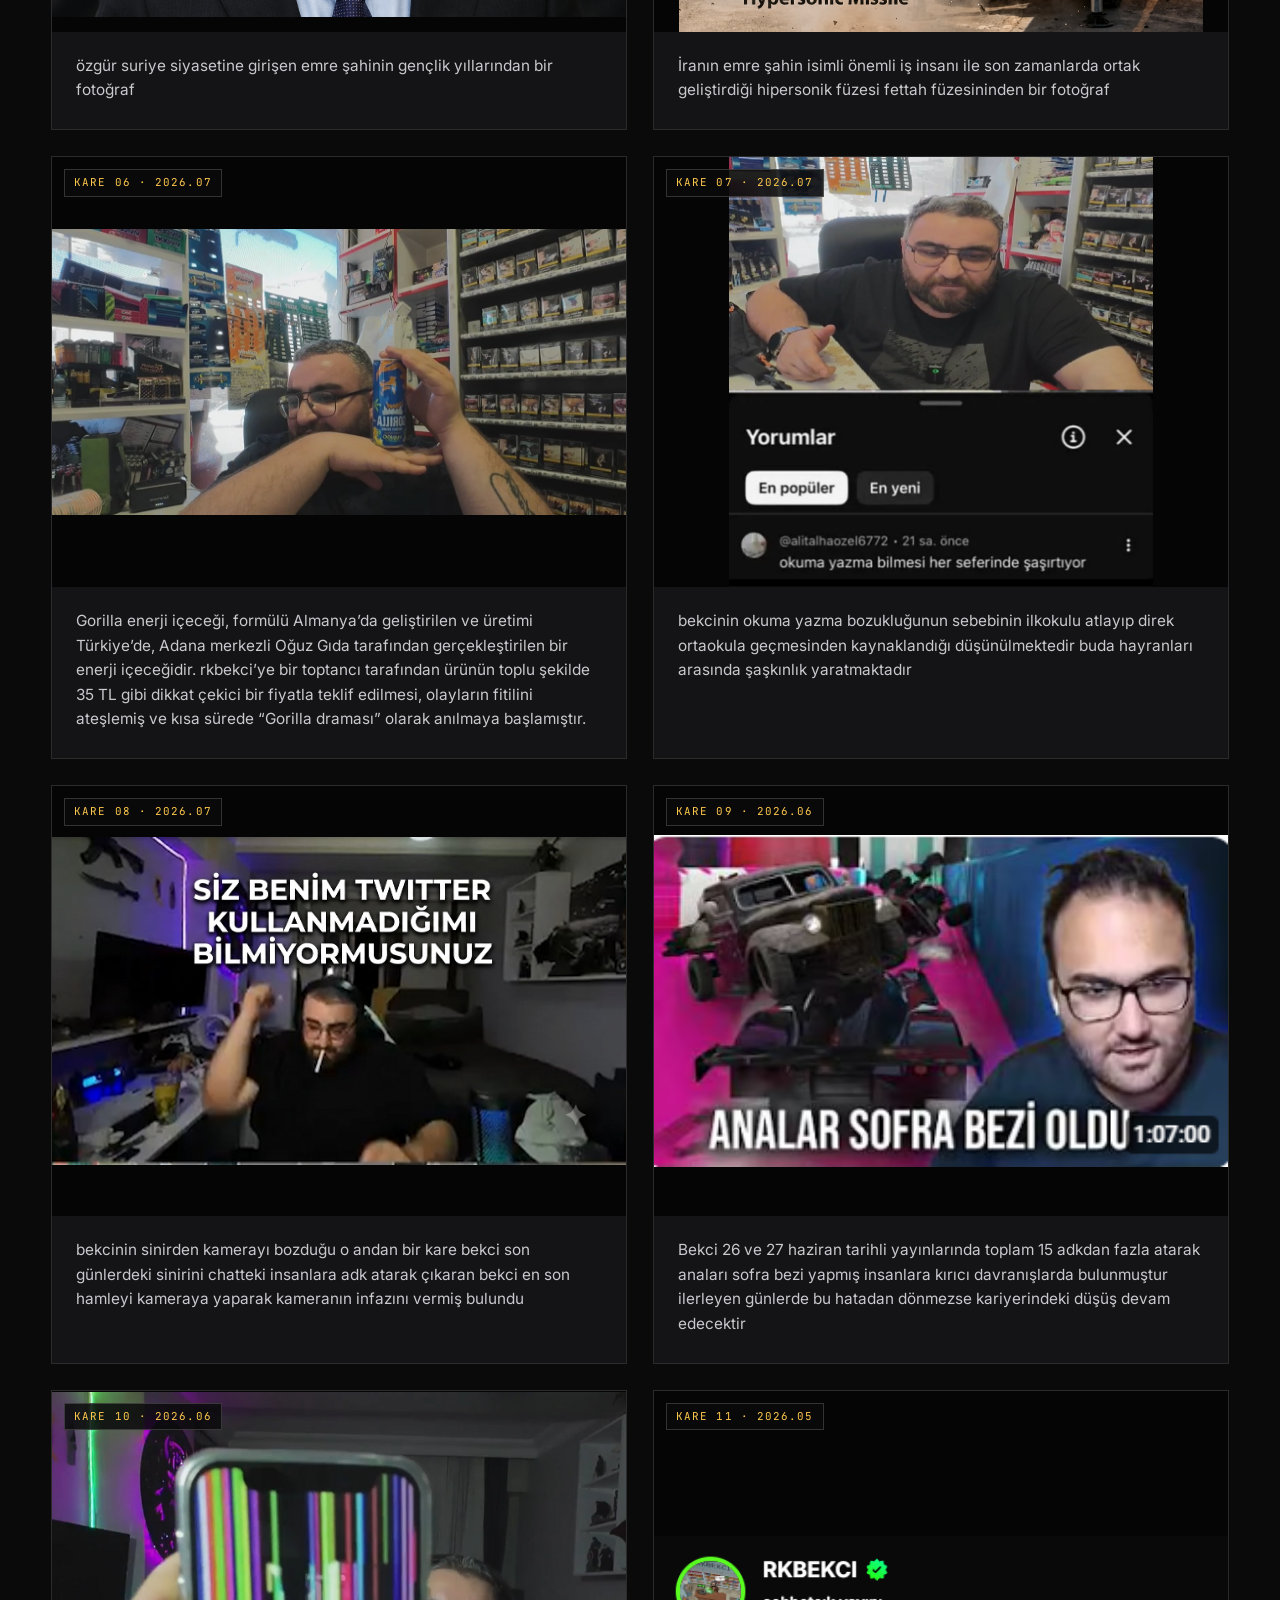
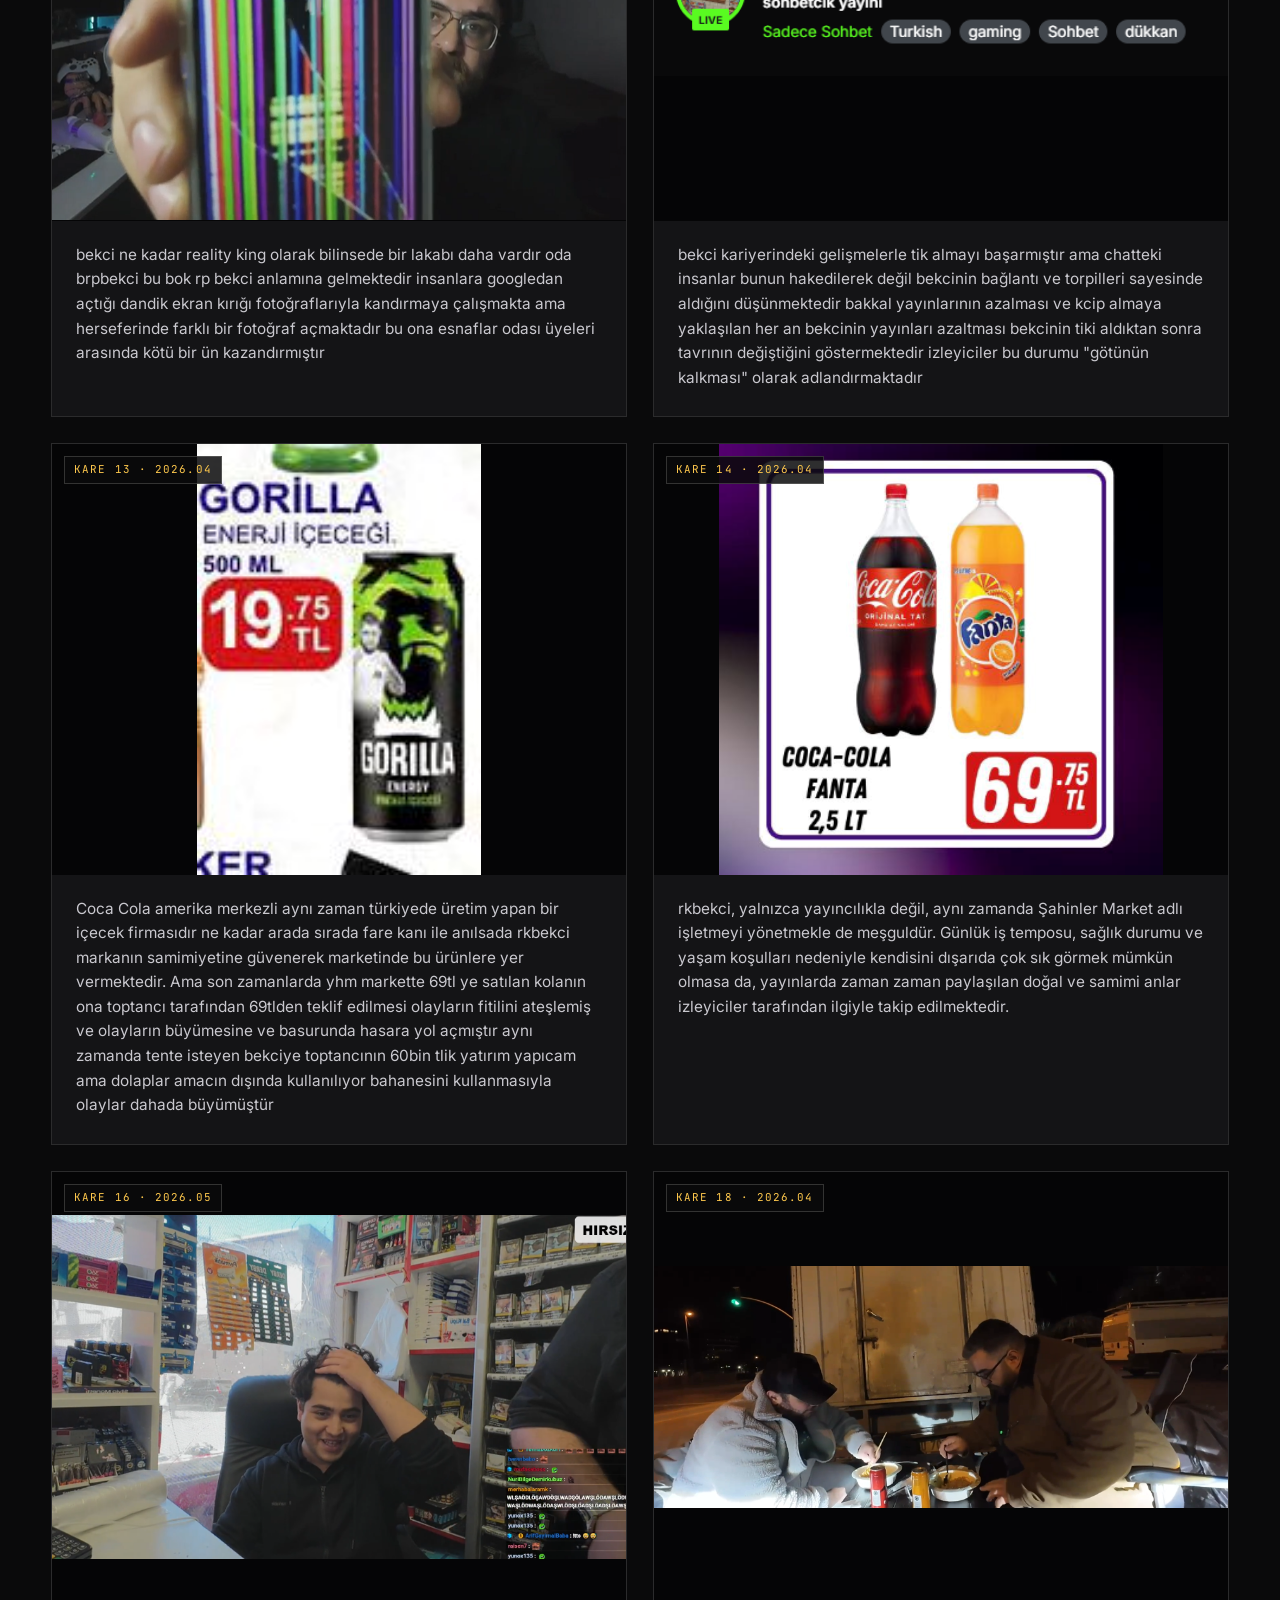
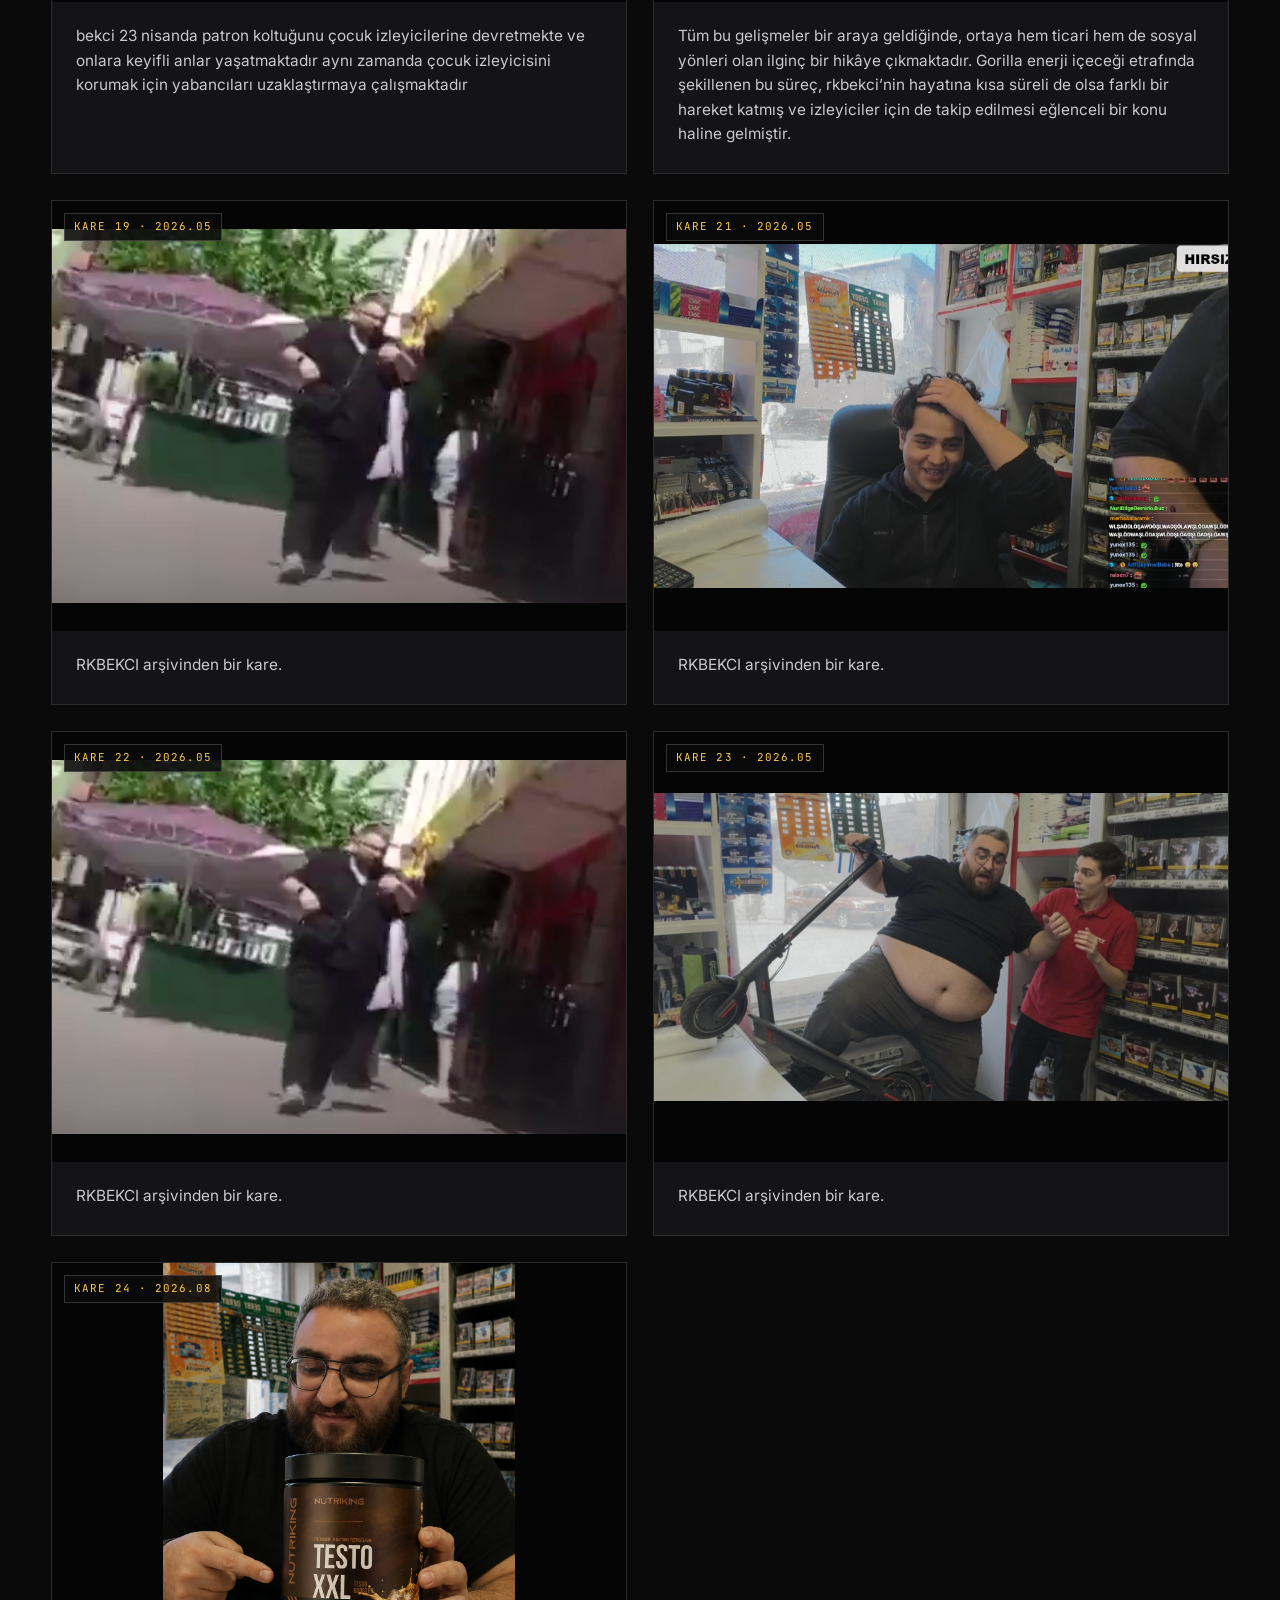
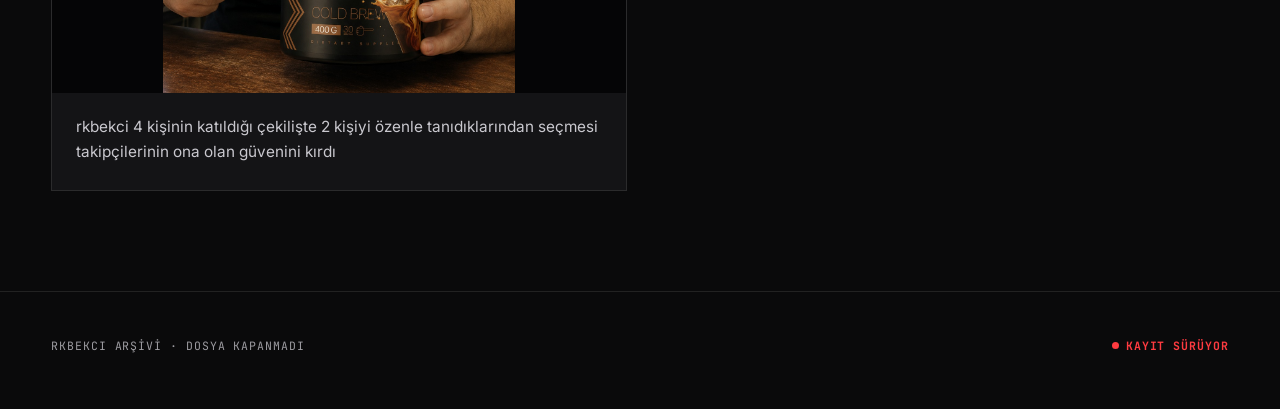
==== commit 936eda1e: "Add files via upload" ====
--- a/index.html
+++ b/index.html
@@ -1,9 +1,9 @@
 <!doctype html><html lang="tr"><head><meta charset="utf-8"><meta name="viewport" content="width=device-width,initial-scale=1"><meta name="description" content="RKBEKCI arşivi — haberler, görseller ve yayıncılık hikâyeleri."><title>RKBEKCI — Arşiv</title><link rel="preconnect" href="https://fonts.googleapis.com"><link rel="preconnect" href="https://fonts.gstatic.com" crossorigin><link href="https://fonts.googleapis.com/css2?family=Bebas+Neue&family=JetBrains+Mono:wght@400;500;700&family=Inter:wght@400;500;600;700;800&display=swap" rel="stylesheet"><link rel="stylesheet" href="style.css"></head><body>
 <header><div class="statusbar wrap"><span class="rec"><i></i>CANLI ARŞİV</span><span class="statusbar-meta">DOSYA NO. RK-2026-0341</span></div><nav class="wrap"><a class="brand" href="#top">RK<span>BEKCI</span></a><div class="links"><a href="#galeri">Galeri</a></div></nav></header>
-<main id="top"><section class="hero"><div class="wrap hero-grid"><div class="reveal"><div class="eyebrow">Dosya No. RK-2026-0341 &middot; Dijital Arşiv</div><h1>RK<span>BEKCI</span></h1><p>RKBEKCI hakkındaki güncel fotoğraflar ve her şey.</p><div class="actions"><a class="btn" href="#galeri">Görsellere bak</a></div><div class="statrow"><div class="stat"><b>30</b><small>medya</small></div><div class="stat"><b>2026</b><small>arşiv başlangıcı</small></div></div></div><div class="hero-art"><span class="tape tape-l"></span><span class="tape tape-r"></span><img src="media/2026/08/gemini_generated_image_cyvkvecyvkvecyvk.png" alt="RKBEKCI arşiv görseli"><span class="photo-tag">KANIT-000 &middot; 2026.08</span></div></div><div class="marquee"><div class="marquee-track"><span>GORİLLA DRAMASI</span><span>TİK KRİZİ</span><span>KAMERA İNFAZI</span><span>ŞAHİNLER MARKET</span><span>ADK FIRTINASI</span><span>MOSSAD BAĞLANTISI İDDİASI</span><span>GORİLLA DRAMASI</span><span>TİK KRİZİ</span><span>KAMERA İNFAZI</span><span>ŞAHİNLER MARKET</span><span>ADK FIRTINASI</span><span>MOSSAD BAĞLANTISI İDDİASI</span></div></div></section>
+<main id="top"><section class="hero"><div class="wrap hero-grid"><div class="reveal"><div class="eyebrow">Dosya No. RK-2026-0341 &middot; Dijital Arşiv</div><h1>RK<span>BEKCI</span></h1><p>RKBEKCI hakkındaki güncel fotoğraflar ve her şey.</p><div class="actions"><a class="btn" href="#galeri">Görsellere bak</a></div><div class="statrow"><div class="stat"><b>29</b><small>medya</small></div><div class="stat"><b>2026</b><small>arşiv başlangıcı</small></div></div></div><div class="hero-art"><span class="tape tape-l"></span><span class="tape tape-r"></span><img src="media/2026/08/gemini_generated_image_cyvkvecyvkvecyvk.png" alt="RKBEKCI arşiv görseli"><span class="photo-tag">KANIT-000 &middot; 2026.08</span></div></div><div class="marquee"><div class="marquee-track"><span>GORİLLA DRAMASI</span><span>TİK KRİZİ</span><span>KAMERA İNFAZI</span><span>ŞAHİNLER MARKET</span><span>ADK FIRTINASI</span><span>MOSSAD BAĞLANTISI İDDİASI</span><span>GORİLLA DRAMASI</span><span>TİK KRİZİ</span><span>KAMERA İNFAZI</span><span>ŞAHİNLER MARKET</span><span>ADK FIRTINASI</span><span>MOSSAD BAĞLANTISI İDDİASI</span></div></div></section>
 
 
-<section id="galeri"><div class="wrap"><div class="section-head"><div><div class="eyebrow">Medya</div><h2>Galeri</h2></div><p>WordPress medya dışa aktarımından gelen görseller doğrudan yerel medya klasöründen servis ediliyor.</p></div><div class="gallery"><article class="card"><div class="media"><img loading="lazy" src="media/2026/09/ekran-goruntusu-2026-10-10-152418.png" alt="Kulaklık takmış, kolye takan kişi, üzerinde "Boks yapıyor galiba" el yazısı notu"></div><div class="card-body"><p>Boks yapıyor galiba</p></div></article><article class="card"><div class="media"><img loading="lazy" src="media/2026/09/ekran-goruntusu-2026-10-07-215118.png" alt="Bir izleyicinin sohbet ekranında yazdığı mesajın ekran görüntüsü"></div><div class="card-body"><p>Bekçi fanlarından zaman zaman bazı talepler almaktadır</p></div></article><article class="card"><div class="media"><img loading="lazy" src="media/2026/09/ekran-goruntusu-2026-10-03-202638.png" alt="Telefon uygulama yorumlarının ekran görüntüsü ve yayın köşesi"></div><div class="card-body"><p>Bekçi zaman zaman uygulama incelemelerini okumakta ve ilgisini çekerse onları yüklemektedir</p></div></article><article class="card"><div class="media"><img loading="lazy" src="media/2026/09/gemini_generated_image_olzbziolzbziolzb.jpg" alt="Büfede scooter yanında düşen kişi, etrafında uçuşan sigara paketleri ve enerji içecekleri, üstte "Meyer Gaming" yazısı"></div><div class="card-body"><p>Bekçi arşivinden bir kare</p></div></article><article class="card"><div class="media"><img loading="lazy" src="media/2026/09/gemini_generated_image_g0sexlg0sexlg0se.jpg" alt="Gece sokakta masa başında yemek yiyen iki kişi ve yanlarında bir anime karakteri"></div><div class="card-body"><p>Bekçi arşivinden bir kare</p></div></article><article class="card"><div class="media"><img loading="lazy" src="media/2026/09/gemini_generated_image_pqs9xwpqs9xwpqs9.jpg" alt="RKBEKCI arşivinden yeni bir kare"><span class="tag media-tag">KARE 25 · 2026.09</span></div><div class="card-body"><p>RKBEKCI arşivinden yeni bir kare.</p></div></article><article class="card"><div class="media"><img loading="lazy" src="media/2026/09/bekcinin-tatliligi-kalpleri-isitmadi.jpg" alt="Bekçinin tatlılığı kalpleri ısıtmadı"><span class="tag media-tag">KARE 26 &middot; 2026.09</span></div><div class="card-body"><p>Bekçinin tatlılığı kalpleri ısıtmadı.</p></div></article><article class="card"><div class="media"><img loading="lazy" src="media/2026/09/gemini_generated_image_875it2875it2875i.jpg" alt="Yayıncı odasında oturan kişi, elinde puro"></div><div class="card-body"><p>Bekçi arşivinden bir kare</p></div></article><article class="card"><div class="media"><img loading="lazy" src="media/2026/09/gemini_generated_image_ihr4alihr4alihr4.jpg" alt="Çadırda harita masası ve nargile başında kamuflajlı kişi"></div><div class="card-body"><p>Bekçi arşivinden bir kare</p></div></article><article class="card"><div class="media"><img loading="lazy" src="media/2026/09/gemini_generated_image_4wtmi44wtmi44wtm.jpg" alt="Telsizle konuşan üniformalı kişi"></div><div class="card-body"><p>Bekçi arşivinden bir kare</p></div></article><article class="card"><div class="media"><img loading="lazy" src="media/2026/09/gemini_generated_image_6js1hj6js1hj6js1.jpg" alt="Kürsü ve bayrak önünde konuşma yapan kişi"></div><div class="card-body"><p>Bekçi arşivinden bir kare</p></div></article><article class="card"><div class="media"><img loading="lazy" src="media/2026/07/gemini_generated_image_rbcocnrbcocnrbco.jpg" alt="Rkbekci 0.7.07.2026 tarihli yayınında evine ekmek götürmeye çalışan gariban bir sineğin anasına bacısına kayarak onun gu"><span class="tag media-tag">KARE 01 &middot; 2026.07</span></div><div class="card-body"><p>Rkbekci 0.7.07.2026 tarihli yayınında evine ekmek götürmeye çalışan gariban bir sineğin anasına bacısına kayarak onun gururuyla oynamış ve ailesine ekmek götürmesini engellemiştir</p></div></article><article class="card"><div class="media"><img loading="lazy" src="media/2026/08/gemini_generated_image_cyvkvecyvkvecyvk.png" alt="RKBEKCİ nin gençlik yılları"><span class="tag media-tag">KARE 02 &middot; 2026.08</span></div><div class="card-body"><p>RKBEKCİ nin gençlik yılları</p></div></article><article class="card"><div class="media"><img loading="lazy" src="media/2026/08/chatgpt-image-10-agu-2026-19_55_14.png" alt="özgür suriye siyasetine girişen emre şahinin gençlik yıllarından bir fotoğraf"><span class="tag media-tag">KARE 03 &middot; 2026.08</span></div><div class="card-body"><p>özgür suriye siyasetine girişen emre şahinin gençlik yıllarından bir fotoğraf</p></div></article><article class="card"><div class="media"><img loading="lazy" src="media/2026/08/chatgpt-image-10-agu-2026-19_52_59-1.png" alt="İranın emre şahin isimli önemli iş insanı ile son zamanlarda ortak geliştirdiği  hipersonik füzesi fettah füzesininden b"><span class="tag media-tag">KARE 04 &middot; 2026.08</span></div><div class="card-body"><p>İranın emre şahin isimli önemli iş insanı ile son zamanlarda ortak geliştirdiği  hipersonik füzesi fettah füzesininden bir fotoğraf</p></div></article><article class="card"><div class="media"><img loading="lazy" src="media/2026/07/ekran-goruntusu-2026-07-07-181808.png" alt="Gorilla enerji içeceği toptancı teklifiyle gündeme gelen an"><span class="tag media-tag">KARE 06 &middot; 2026.07</span></div><div class="card-body"><p>Gorilla enerji içeceği, formülü Almanya’da geliştirilen ve üretimi Türkiye’de, Adana merkezli Oğuz Gıda tarafından gerçekleştirilen bir enerji içeceğidir. rkbekci’ye bir toptancı tarafından ürünün toplu şekilde 35 TL gibi dikkat çekici bir fiyatla teklif edilmesi, olayların fitilini ateşlemiş ve kısa sürede “Gorilla draması” olarak anılmaya başlamıştır.</p></div></article><article class="card"><div class="media"><img loading="lazy" src="media/2026/07/rbekci.png" alt="bekcinin okuma yazma bozukluğunun sebebinin ilkokulu atlayıp direk ortaokula geçmesinden kaynaklandığı düşünülmektedir b"><span class="tag media-tag">KARE 07 &middot; 2026.07</span></div><div class="card-body"><p>bekcinin okuma yazma bozukluğunun sebebinin ilkokulu atlayıp direk ortaokula geçmesinden kaynaklandığı düşünülmektedir buda hayranları arasında şaşkınlık yaratmaktadır</p></div></article><article class="card"><div class="media"><img loading="lazy" src="media/2026/07/gemini_generated_image_6f6fcp6f6fcp6f6f.png" alt="bekcinin sinirden kamerayı bozduğu o andan bir kare bekci son günlerdeki sinirini chatteki insanlara adk atarak çıkaran "><span class="tag media-tag">KARE 08 &middot; 2026.07</span></div><div class="card-body"><p>bekcinin sinirden kamerayı bozduğu o andan bir kare bekci son günlerdeki sinirini chatteki insanlara adk atarak çıkaran bekci en son hamleyi kameraya yaparak kameranın infazını vermiş bulundu</p></div></article><article class="card"><div class="media"><img loading="lazy" src="media/2026/06/ekran-goruntusu-2026-05-17-132645.png" alt="Bekci 26 ve 27 haziran tarihli yayınlarında toplam 15 adkdan fazla atarak anaları sofra bezi yapmış insanlara kırıcı dav"><span class="tag media-tag">KARE 09 &middot; 2026.06</span></div><div class="card-body"><p>Bekci 26 ve 27 haziran tarihli yayınlarında toplam 15 adkdan fazla atarak anaları sofra bezi yapmış insanlara kırıcı davranışlarda bulunmuştur ilerleyen günlerde bu hatadan dönmezse kariyerindeki düşüş devam edecektir</p></div></article><article class="card"><div class="media"><img loading="lazy" src="media/2026/06/ekran-goruntusu-2026-06-08-215226-1.png" alt="bekci ne kadar reality king olarak bilinsede bir lakabı daha vardır oda brpbekci bu bok rp bekci anlamına gelmektedir in"><span class="tag media-tag">KARE 10 &middot; 2026.06</span></div><div class="card-body"><p>bekci ne kadar reality king olarak bilinsede bir lakabı daha vardır oda brpbekci bu bok rp bekci anlamına gelmektedir insanlara googledan açtığı dandik ekran kırığı fotoğraflarıyla kandırmaya çalışmakta ama herseferinde farklı bir fotoğraf açmaktadır bu ona esnaflar odası üyeleri arasında kötü bir ün kazandırmıştır</p></div></article><article class="card"><div class="media"><img loading="lazy" src="media/2026/05/ekran-goruntusu-2026-05-25-181703.png" alt="bekci kariyerindeki gelişmelerle tik almayı başarmıştır ama chatteki insanlar bunun hakedilerek değil bekcinin bağlantı "><span class="tag media-tag">KARE 11 &middot; 2026.05</span></div><div class="card-body"><p>bekci kariyerindeki gelişmelerle tik almayı başarmıştır ama chatteki insanlar bunun hakedilerek değil bekcinin bağlantı ve torpilleri sayesinde aldığını düşünmektedir bakkal yayınlarının azalması ve kcip almaya yaklaşılan her an bekcinin yayınları azaltması bekcinin tiki aldıktan sonra tavrının değiştiğini göstermektedir izleyiciler bu durumu &quot;götünün kalkması&quot; olarak adlandırmaktadır</p></div></article><article class="card"><div class="media"><img loading="lazy" src="media/2026/04/whatsapp-image-2026-04-19-at-16.23.21-1.jpeg" alt="Coca Cola amerika merkezli aynı zaman türkiyede üretim yapan bir içecek firmasıdır ne kadar arada sırada fare kanı ile a"><span class="tag media-tag">KARE 13 &middot; 2026.04</span></div><div class="card-body"><p>Coca Cola amerika merkezli aynı zaman türkiyede üretim yapan bir içecek firmasıdır ne kadar arada sırada fare kanı ile anılsada rkbekci markanın samimiyetine güvenerek marketinde bu ürünlere yer vermektedir. Ama son zamanlarda yhm markette 69tl ye satılan kolanın ona toptancı tarafından 69tlden teklif edilmesi olayların fitilini ateşlemiş ve olayların büyümesine ve basurunda hasara yol açmıştır aynı zamanda tente isteyen bekciye toptancının 60bin tlik yatırım yapıcam ama dolaplar amacın dışında kullanılıyor bahanesini kullanmasıyla olaylar dahada büyümüştür</p></div></article><article class="card"><div class="media"><img loading="lazy" src="media/2026/04/evet-1.png" alt="rkbekci Şahinler Market işletmesi başında"><span class="tag media-tag">KARE 14 &middot; 2026.04</span></div><div class="card-body"><p>rkbekci, yalnızca yayıncılıkla değil, aynı zamanda Şahinler Market adlı işletmeyi yönetmekle de meşguldür. Günlük iş temposu, sağlık durumu ve yaşam koşulları nedeniyle kendisini dışarıda çok sık görmek mümkün olmasa da, yayınlarda zaman zaman paylaşılan doğal ve samimi anlar izleyiciler tarafından ilgiyle takip edilmektedir.</p></div></article><article class="card"><div class="media"><img loading="lazy" src="media/2026/05/ekran-goruntusu-2026-05-17-221239.png" alt="bekci 23 nisanda patron koltuğunu çocuk izleyicilerine devretmekte ve onlara keyifli anlar yaşatmaktadır aynı zamanda ço"><span class="tag media-tag">KARE 16 &middot; 2026.05</span></div><div class="card-body"><p>bekci 23 nisanda patron koltuğunu çocuk izleyicilerine devretmekte ve onlara keyifli anlar yaşatmaktadır aynı zamanda çocuk izleyicisini korumak için yabancıları uzaklaştırmaya çalışmaktadır</p></div></article><article class="card"><div class="media"><img loading="lazy" src="media/2026/04/samimi-1.png" alt="Gorilla draması sürecinin genel değerlendirmesi"><span class="tag media-tag">KARE 18 &middot; 2026.04</span></div><div class="card-body"><p>Tüm bu gelişmeler bir araya geldiğinde, ortaya hem ticari hem de sosyal yönleri olan ilginç bir hikâye çıkmaktadır. Gorilla enerji içeceği etrafında şekillenen bu süreç, rkbekci’nin hayatına kısa süreli de olsa farklı bir hareket katmış ve izleyiciler için de takip edilmesi eğlenceli bir konu haline gelmiştir.</p></div></article><article class="card"><div class="media"><img loading="lazy" src="media/2026/05/ekran-goruntusu-2026-05-17-220336-1.png" alt="RKBEKCI arşivinden bir kare."><span class="tag media-tag">KARE 19 &middot; 2026.05</span></div><div class="card-body"><p>RKBEKCI arşivinden bir kare.</p></div></article><article class="card"><div class="media"><img loading="lazy" src="media/2026/05/ekran-goruntusu-2026-05-17-221239-1.png" alt="RKBEKCI arşivinden bir kare."><span class="tag media-tag">KARE 21 &middot; 2026.05</span></div><div class="card-body"><p>RKBEKCI arşivinden bir kare.</p></div></article><article class="card"><div class="media"><img loading="lazy" src="media/2026/05/ekran-goruntusu-2026-05-17-220336.png" alt="RKBEKCI arşivinden bir kare."><span class="tag media-tag">KARE 22 &middot; 2026.05</span></div><div class="card-body"><p>RKBEKCI arşivinden bir kare.</p></div></article><article class="card"><div class="media"><img loading="lazy" src="media/2026/05/ekran-goruntusu-2026-05-29-142355.png" alt="RKBEKCI arşivinden bir kare."><span class="tag media-tag">KARE 23 &middot; 2026.05</span></div><div class="card-body"><p>RKBEKCI arşivinden bir kare.</p></div></article><article class="card"><div class="media"><img loading="eager" src="rkbekci-testo-xxl.jpg" alt="rkbekci 4 kişinin katıldığı çekilişte 2 kişiyi özenle tanıdıklarından seçmesi takipçilerinin ona olan güvenini kırdı"><span class="tag media-tag">KARE 24 · 2026.08</span></div><div class="card-body"><p>rkbekci 4 kişinin katıldığı çekilişte 2 kişiyi özenle tanıdıklarından seçmesi takipçilerinin ona olan güvenini kırdı</p></div></article></div></div></section>
+<section id="galeri"><div class="wrap"><div class="section-head"><div><div class="eyebrow">Medya</div><h2>Galeri</h2></div><p>WordPress medya dışa aktarımından gelen görseller doğrudan yerel medya klasöründen servis ediliyor.</p></div><div class="gallery"><article class="card"><div class="media"><img loading="lazy" src="media/2026/09/ekran-goruntusu-2026-10-10-152418.png" alt="Kulaklık takmış, kolye takan kişi, üzerinde "Boks yapıyor galiba" el yazısı notu"></div><div class="card-body"><p>Boks yapıyor galiba</p></div></article><article class="card"><div class="media"><img loading="lazy" src="media/2026/09/ekran-goruntusu-2026-10-07-215118.png" alt="Bir izleyicinin sohbet ekranında yazdığı mesajın ekran görüntüsü"></div><div class="card-body"><p>Bekçi fanlarından zaman zaman bazı talepler almaktadır</p></div></article><article class="card"><div class="media"><img loading="lazy" src="media/2026/09/ekran-goruntusu-2026-10-03-202638.png" alt="Telefon uygulama yorumlarının ekran görüntüsü ve yayın köşesi"></div><div class="card-body"><p>Bekçi zaman zaman uygulama incelemelerini okumakta ve ilgisini çekerse onları yüklemektedir</p></div></article><article class="card"><div class="media"><img loading="lazy" src="media/2026/09/gemini_generated_image_g0sexlg0sexlg0se.jpg" alt="Gece sokakta masa başında yemek yiyen iki kişi ve yanlarında bir anime karakteri"></div><div class="card-body"><p>Bekçi arşivinden bir kare</p></div></article><article class="card"><div class="media"><img loading="lazy" src="media/2026/09/gemini_generated_image_pqs9xwpqs9xwpqs9.jpg" alt="RKBEKCI arşivinden yeni bir kare"><span class="tag media-tag">KARE 25 · 2026.09</span></div><div class="card-body"><p>RKBEKCI arşivinden yeni bir kare.</p></div></article><article class="card"><div class="media"><img loading="lazy" src="media/2026/09/bekcinin-tatliligi-kalpleri-isitmadi.jpg" alt="Bekçinin tatlılığı kalpleri ısıtmadı"><span class="tag media-tag">KARE 26 &middot; 2026.09</span></div><div class="card-body"><p>Bekçinin tatlılığı kalpleri ısıtmadı.</p></div></article><article class="card"><div class="media"><img loading="lazy" src="media/2026/09/gemini_generated_image_875it2875it2875i.jpg" alt="Yayıncı odasında oturan kişi, elinde puro"></div><div class="card-body"><p>Bekçi arşivinden bir kare</p></div></article><article class="card"><div class="media"><img loading="lazy" src="media/2026/09/gemini_generated_image_ihr4alihr4alihr4.jpg" alt="Çadırda harita masası ve nargile başında kamuflajlı kişi"></div><div class="card-body"><p>Bekçi arşivinden bir kare</p></div></article><article class="card"><div class="media"><img loading="lazy" src="media/2026/09/gemini_generated_image_4wtmi44wtmi44wtm.jpg" alt="Telsizle konuşan üniformalı kişi"></div><div class="card-body"><p>Bekçi arşivinden bir kare</p></div></article><article class="card"><div class="media"><img loading="lazy" src="media/2026/09/gemini_generated_image_6js1hj6js1hj6js1.jpg" alt="Kürsü ve bayrak önünde konuşma yapan kişi"></div><div class="card-body"><p>Bekçi arşivinden bir kare</p></div></article><article class="card"><div class="media"><img loading="lazy" src="media/2026/07/gemini_generated_image_rbcocnrbcocnrbco.jpg" alt="Rkbekci 0.7.07.2026 tarihli yayınında evine ekmek götürmeye çalışan gariban bir sineğin anasına bacısına kayarak onun gu"><span class="tag media-tag">KARE 01 &middot; 2026.07</span></div><div class="card-body"><p>Rkbekci 0.7.07.2026 tarihli yayınında evine ekmek götürmeye çalışan gariban bir sineğin anasına bacısına kayarak onun gururuyla oynamış ve ailesine ekmek götürmesini engellemiştir</p></div></article><article class="card"><div class="media"><img loading="lazy" src="media/2026/08/gemini_generated_image_cyvkvecyvkvecyvk.png" alt="RKBEKCİ nin gençlik yılları"><span class="tag media-tag">KARE 02 &middot; 2026.08</span></div><div class="card-body"><p>RKBEKCİ nin gençlik yılları</p></div></article><article class="card"><div class="media"><img loading="lazy" src="media/2026/08/chatgpt-image-10-agu-2026-19_55_14.png" alt="özgür suriye siyasetine girişen emre şahinin gençlik yıllarından bir fotoğraf"><span class="tag media-tag">KARE 03 &middot; 2026.08</span></div><div class="card-body"><p>özgür suriye siyasetine girişen emre şahinin gençlik yıllarından bir fotoğraf</p></div></article><article class="card"><div class="media"><img loading="lazy" src="media/2026/08/chatgpt-image-10-agu-2026-19_52_59-1.png" alt="İranın emre şahin isimli önemli iş insanı ile son zamanlarda ortak geliştirdiği  hipersonik füzesi fettah füzesininden b"><span class="tag media-tag">KARE 04 &middot; 2026.08</span></div><div class="card-body"><p>İranın emre şahin isimli önemli iş insanı ile son zamanlarda ortak geliştirdiği  hipersonik füzesi fettah füzesininden bir fotoğraf</p></div></article><article class="card"><div class="media"><img loading="lazy" src="media/2026/07/ekran-goruntusu-2026-07-07-181808.png" alt="Gorilla enerji içeceği toptancı teklifiyle gündeme gelen an"><span class="tag media-tag">KARE 06 &middot; 2026.07</span></div><div class="card-body"><p>Gorilla enerji içeceği, formülü Almanya’da geliştirilen ve üretimi Türkiye’de, Adana merkezli Oğuz Gıda tarafından gerçekleştirilen bir enerji içeceğidir. rkbekci’ye bir toptancı tarafından ürünün toplu şekilde 35 TL gibi dikkat çekici bir fiyatla teklif edilmesi, olayların fitilini ateşlemiş ve kısa sürede “Gorilla draması” olarak anılmaya başlamıştır.</p></div></article><article class="card"><div class="media"><img loading="lazy" src="media/2026/07/rbekci.png" alt="bekcinin okuma yazma bozukluğunun sebebinin ilkokulu atlayıp direk ortaokula geçmesinden kaynaklandığı düşünülmektedir b"><span class="tag media-tag">KARE 07 &middot; 2026.07</span></div><div class="card-body"><p>bekcinin okuma yazma bozukluğunun sebebinin ilkokulu atlayıp direk ortaokula geçmesinden kaynaklandığı düşünülmektedir buda hayranları arasında şaşkınlık yaratmaktadır</p></div></article><article class="card"><div class="media"><img loading="lazy" src="media/2026/07/gemini_generated_image_6f6fcp6f6fcp6f6f.png" alt="bekcinin sinirden kamerayı bozduğu o andan bir kare bekci son günlerdeki sinirini chatteki insanlara adk atarak çıkaran "><span class="tag media-tag">KARE 08 &middot; 2026.07</span></div><div class="card-body"><p>bekcinin sinirden kamerayı bozduğu o andan bir kare bekci son günlerdeki sinirini chatteki insanlara adk atarak çıkaran bekci en son hamleyi kameraya yaparak kameranın infazını vermiş bulundu</p></div></article><article class="card"><div class="media"><img loading="lazy" src="media/2026/06/ekran-goruntusu-2026-05-17-132645.png" alt="Bekci 26 ve 27 haziran tarihli yayınlarında toplam 15 adkdan fazla atarak anaları sofra bezi yapmış insanlara kırıcı dav"><span class="tag media-tag">KARE 09 &middot; 2026.06</span></div><div class="card-body"><p>Bekci 26 ve 27 haziran tarihli yayınlarında toplam 15 adkdan fazla atarak anaları sofra bezi yapmış insanlara kırıcı davranışlarda bulunmuştur ilerleyen günlerde bu hatadan dönmezse kariyerindeki düşüş devam edecektir</p></div></article><article class="card"><div class="media"><img loading="lazy" src="media/2026/06/ekran-goruntusu-2026-06-08-215226-1.png" alt="bekci ne kadar reality king olarak bilinsede bir lakabı daha vardır oda brpbekci bu bok rp bekci anlamına gelmektedir in"><span class="tag media-tag">KARE 10 &middot; 2026.06</span></div><div class="card-body"><p>bekci ne kadar reality king olarak bilinsede bir lakabı daha vardır oda brpbekci bu bok rp bekci anlamına gelmektedir insanlara googledan açtığı dandik ekran kırığı fotoğraflarıyla kandırmaya çalışmakta ama herseferinde farklı bir fotoğraf açmaktadır bu ona esnaflar odası üyeleri arasında kötü bir ün kazandırmıştır</p></div></article><article class="card"><div class="media"><img loading="lazy" src="media/2026/05/ekran-goruntusu-2026-05-25-181703.png" alt="bekci kariyerindeki gelişmelerle tik almayı başarmıştır ama chatteki insanlar bunun hakedilerek değil bekcinin bağlantı "><span class="tag media-tag">KARE 11 &middot; 2026.05</span></div><div class="card-body"><p>bekci kariyerindeki gelişmelerle tik almayı başarmıştır ama chatteki insanlar bunun hakedilerek değil bekcinin bağlantı ve torpilleri sayesinde aldığını düşünmektedir bakkal yayınlarının azalması ve kcip almaya yaklaşılan her an bekcinin yayınları azaltması bekcinin tiki aldıktan sonra tavrının değiştiğini göstermektedir izleyiciler bu durumu &quot;götünün kalkması&quot; olarak adlandırmaktadır</p></div></article><article class="card"><div class="media"><img loading="lazy" src="media/2026/04/whatsapp-image-2026-04-19-at-16.23.21-1.jpeg" alt="Coca Cola amerika merkezli aynı zaman türkiyede üretim yapan bir içecek firmasıdır ne kadar arada sırada fare kanı ile a"><span class="tag media-tag">KARE 13 &middot; 2026.04</span></div><div class="card-body"><p>Coca Cola amerika merkezli aynı zaman türkiyede üretim yapan bir içecek firmasıdır ne kadar arada sırada fare kanı ile anılsada rkbekci markanın samimiyetine güvenerek marketinde bu ürünlere yer vermektedir. Ama son zamanlarda yhm markette 69tl ye satılan kolanın ona toptancı tarafından 69tlden teklif edilmesi olayların fitilini ateşlemiş ve olayların büyümesine ve basurunda hasara yol açmıştır aynı zamanda tente isteyen bekciye toptancının 60bin tlik yatırım yapıcam ama dolaplar amacın dışında kullanılıyor bahanesini kullanmasıyla olaylar dahada büyümüştür</p></div></article><article class="card"><div class="media"><img loading="lazy" src="media/2026/04/evet-1.png" alt="rkbekci Şahinler Market işletmesi başında"><span class="tag media-tag">KARE 14 &middot; 2026.04</span></div><div class="card-body"><p>rkbekci, yalnızca yayıncılıkla değil, aynı zamanda Şahinler Market adlı işletmeyi yönetmekle de meşguldür. Günlük iş temposu, sağlık durumu ve yaşam koşulları nedeniyle kendisini dışarıda çok sık görmek mümkün olmasa da, yayınlarda zaman zaman paylaşılan doğal ve samimi anlar izleyiciler tarafından ilgiyle takip edilmektedir.</p></div></article><article class="card"><div class="media"><img loading="lazy" src="media/2026/05/ekran-goruntusu-2026-05-17-221239.png" alt="bekci 23 nisanda patron koltuğunu çocuk izleyicilerine devretmekte ve onlara keyifli anlar yaşatmaktadır aynı zamanda ço"><span class="tag media-tag">KARE 16 &middot; 2026.05</span></div><div class="card-body"><p>bekci 23 nisanda patron koltuğunu çocuk izleyicilerine devretmekte ve onlara keyifli anlar yaşatmaktadır aynı zamanda çocuk izleyicisini korumak için yabancıları uzaklaştırmaya çalışmaktadır</p></div></article><article class="card"><div class="media"><img loading="lazy" src="media/2026/04/samimi-1.png" alt="Gorilla draması sürecinin genel değerlendirmesi"><span class="tag media-tag">KARE 18 &middot; 2026.04</span></div><div class="card-body"><p>Tüm bu gelişmeler bir araya geldiğinde, ortaya hem ticari hem de sosyal yönleri olan ilginç bir hikâye çıkmaktadır. Gorilla enerji içeceği etrafında şekillenen bu süreç, rkbekci’nin hayatına kısa süreli de olsa farklı bir hareket katmış ve izleyiciler için de takip edilmesi eğlenceli bir konu haline gelmiştir.</p></div></article><article class="card"><div class="media"><img loading="lazy" src="media/2026/05/ekran-goruntusu-2026-05-17-220336-1.png" alt="RKBEKCI arşivinden bir kare."><span class="tag media-tag">KARE 19 &middot; 2026.05</span></div><div class="card-body"><p>RKBEKCI arşivinden bir kare.</p></div></article><article class="card"><div class="media"><img loading="lazy" src="media/2026/05/ekran-goruntusu-2026-05-17-221239-1.png" alt="RKBEKCI arşivinden bir kare."><span class="tag media-tag">KARE 21 &middot; 2026.05</span></div><div class="card-body"><p>RKBEKCI arşivinden bir kare.</p></div></article><article class="card"><div class="media"><img loading="lazy" src="media/2026/05/ekran-goruntusu-2026-05-17-220336.png" alt="RKBEKCI arşivinden bir kare."><span class="tag media-tag">KARE 22 &middot; 2026.05</span></div><div class="card-body"><p>RKBEKCI arşivinden bir kare.</p></div></article><article class="card"><div class="media"><img loading="lazy" src="media/2026/05/ekran-goruntusu-2026-05-29-142355.png" alt="RKBEKCI arşivinden bir kare."><span class="tag media-tag">KARE 23 &middot; 2026.05</span></div><div class="card-body"><p>RKBEKCI arşivinden bir kare.</p></div></article><article class="card"><div class="media"><img loading="eager" src="rkbekci-testo-xxl.jpg" alt="rkbekci 4 kişinin katıldığı çekilişte 2 kişiyi özenle tanıdıklarından seçmesi takipçilerinin ona olan güvenini kırdı"><span class="tag media-tag">KARE 24 · 2026.08</span></div><div class="card-body"><p>rkbekci 4 kişinin katıldığı çekilişte 2 kişiyi özenle tanıdıklarından seçmesi takipçilerinin ona olan güvenini kırdı</p></div></article></div></div></section>
 </main><footer><div class="wrap footer-row"><span>RKBEKCI ARŞİVİ &middot; DOSYA KAPANMADI</span><span class="rec"><i></i>KAYIT SÜRÜYOR</span></div></footer><script src="script.js"></script>
 
 <div id="rkLightbox" aria-hidden="true"><button id="rkClose" aria-label="Kapat">×</button><img id="rkLbImg" alt=""><div id="rkCaption"></div></div></body></html>
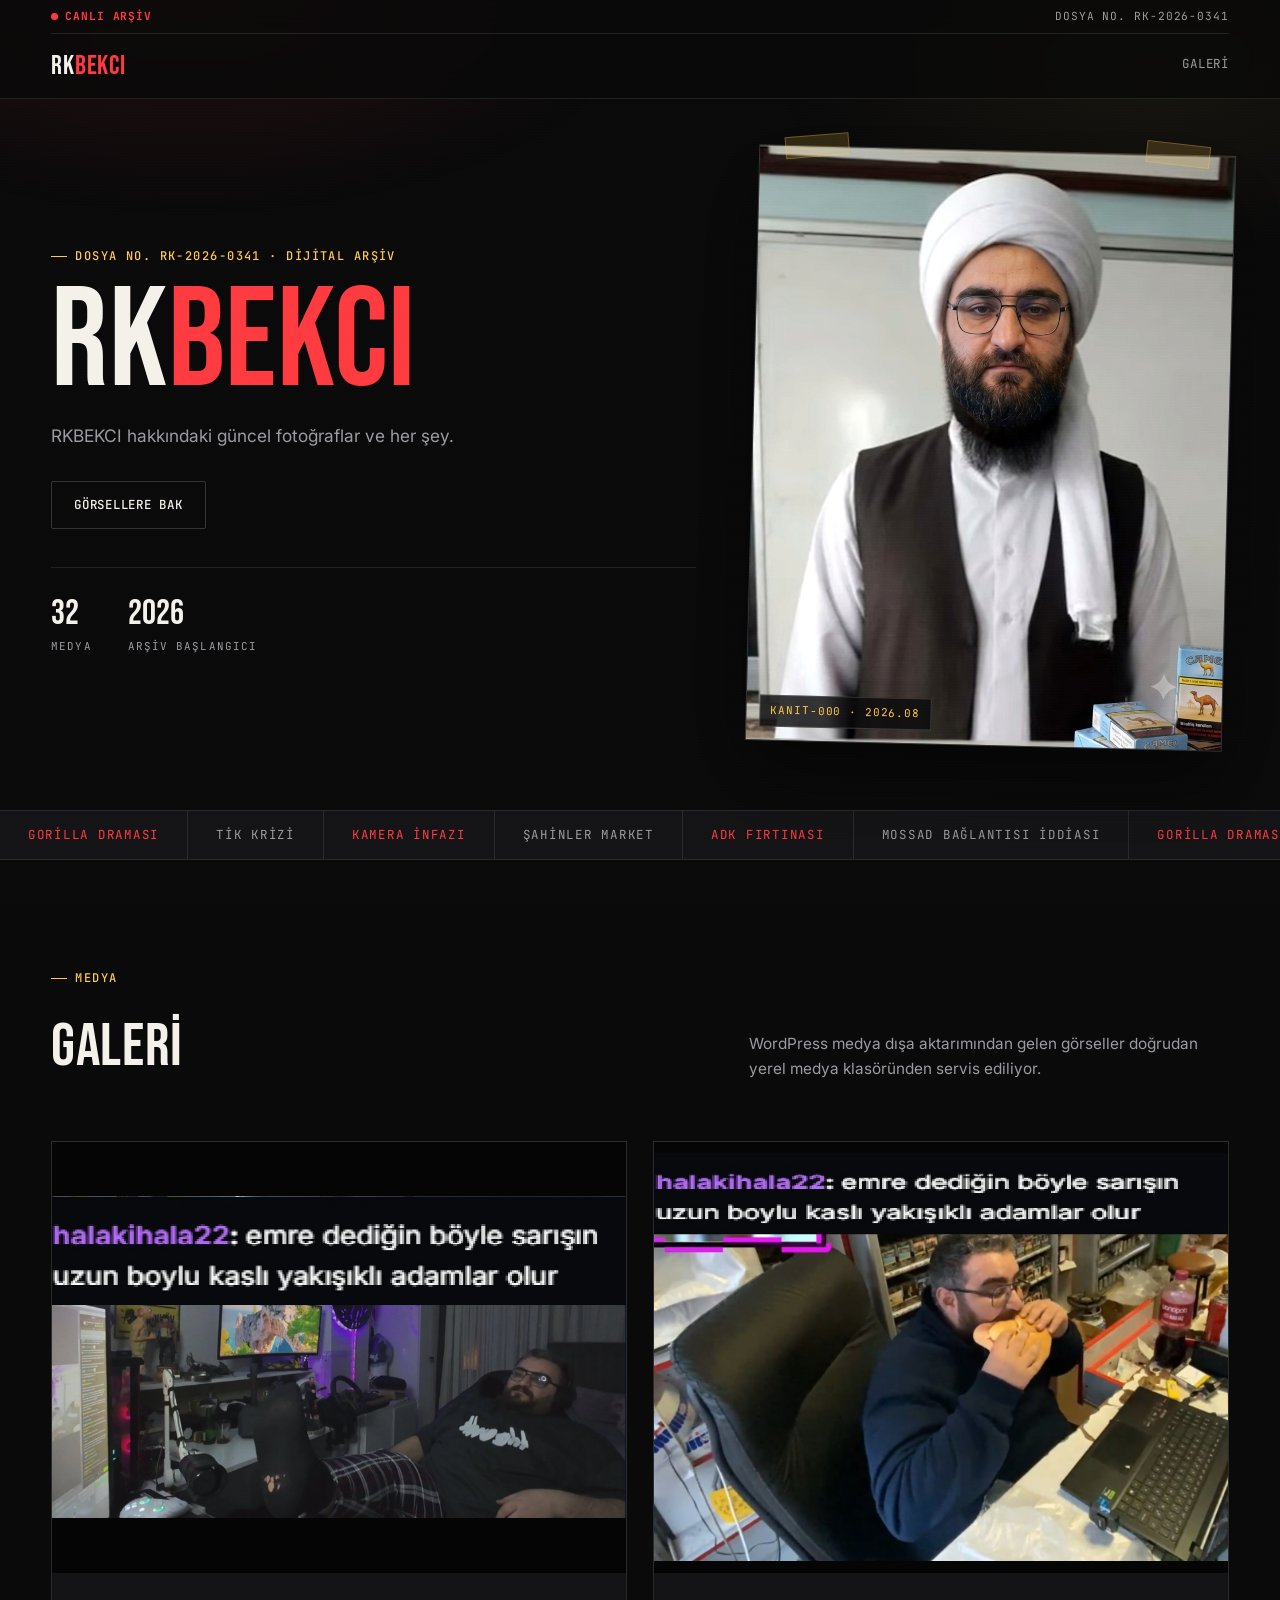
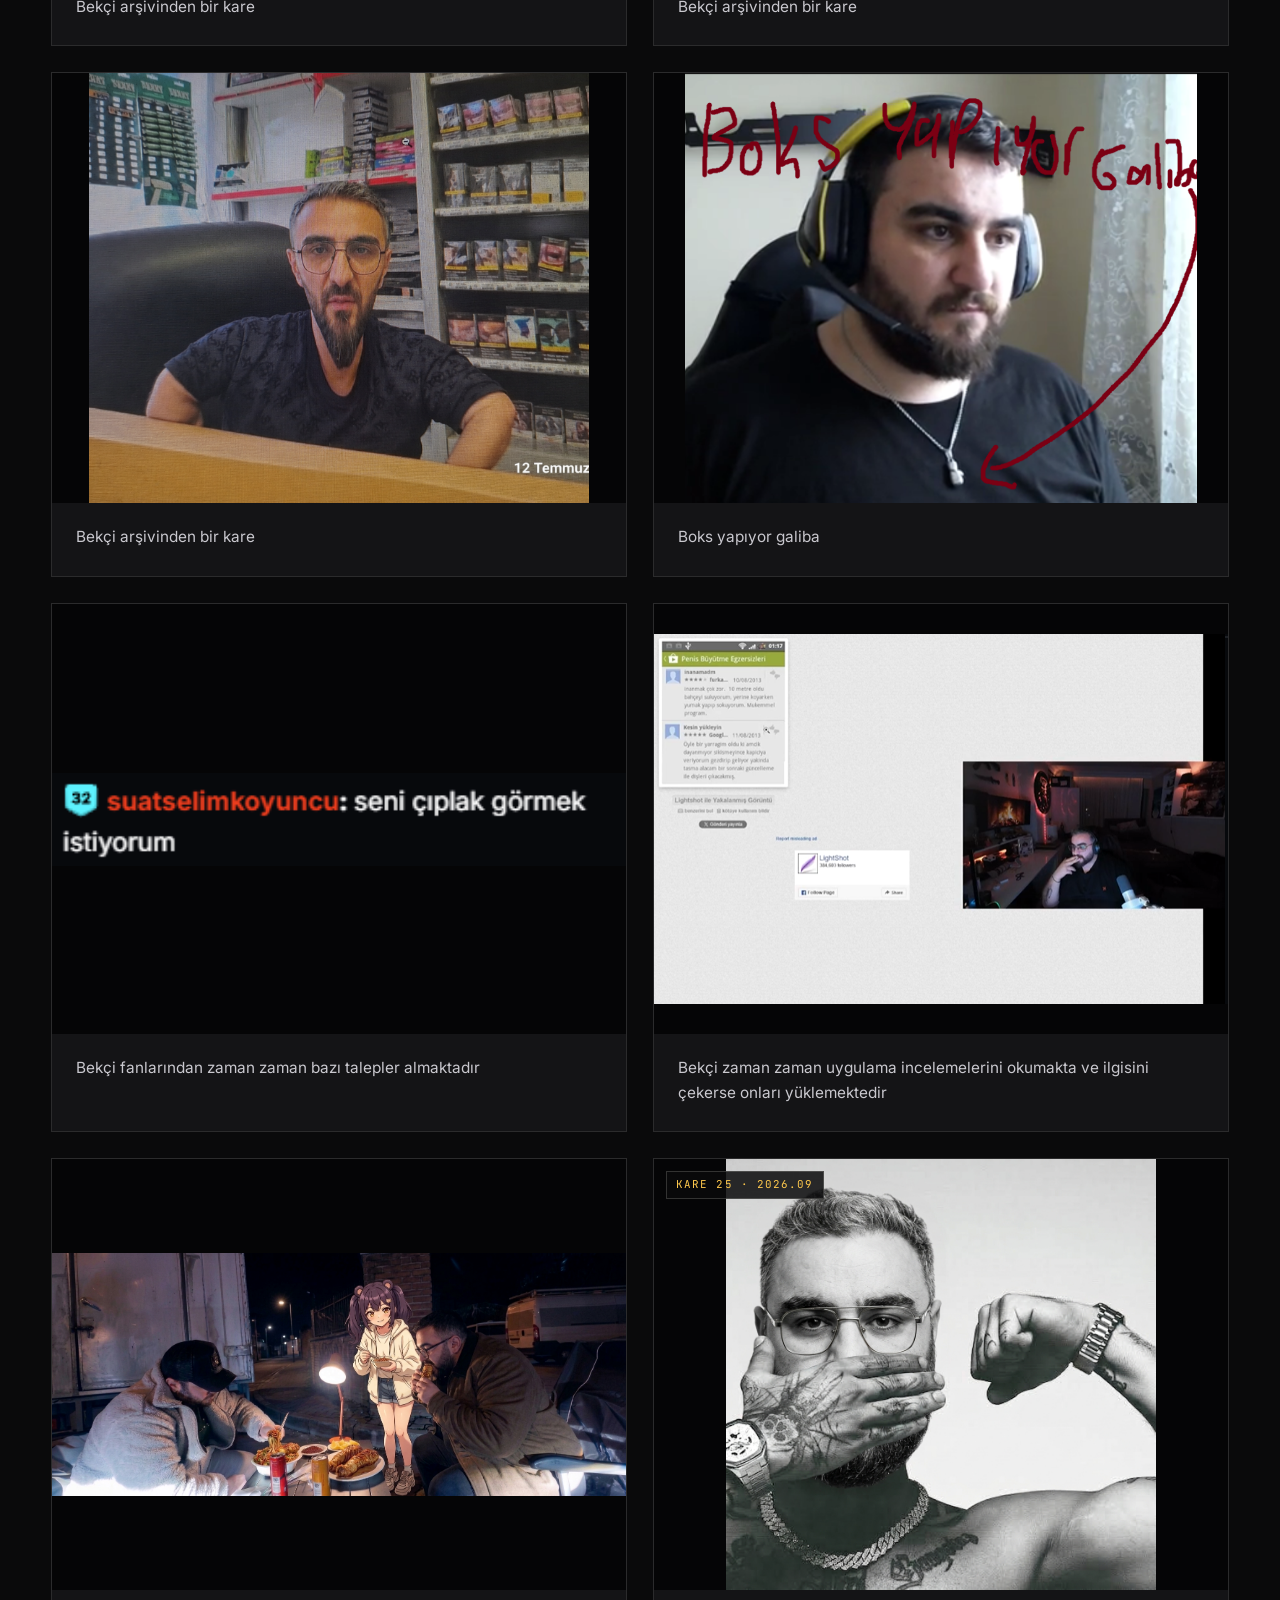
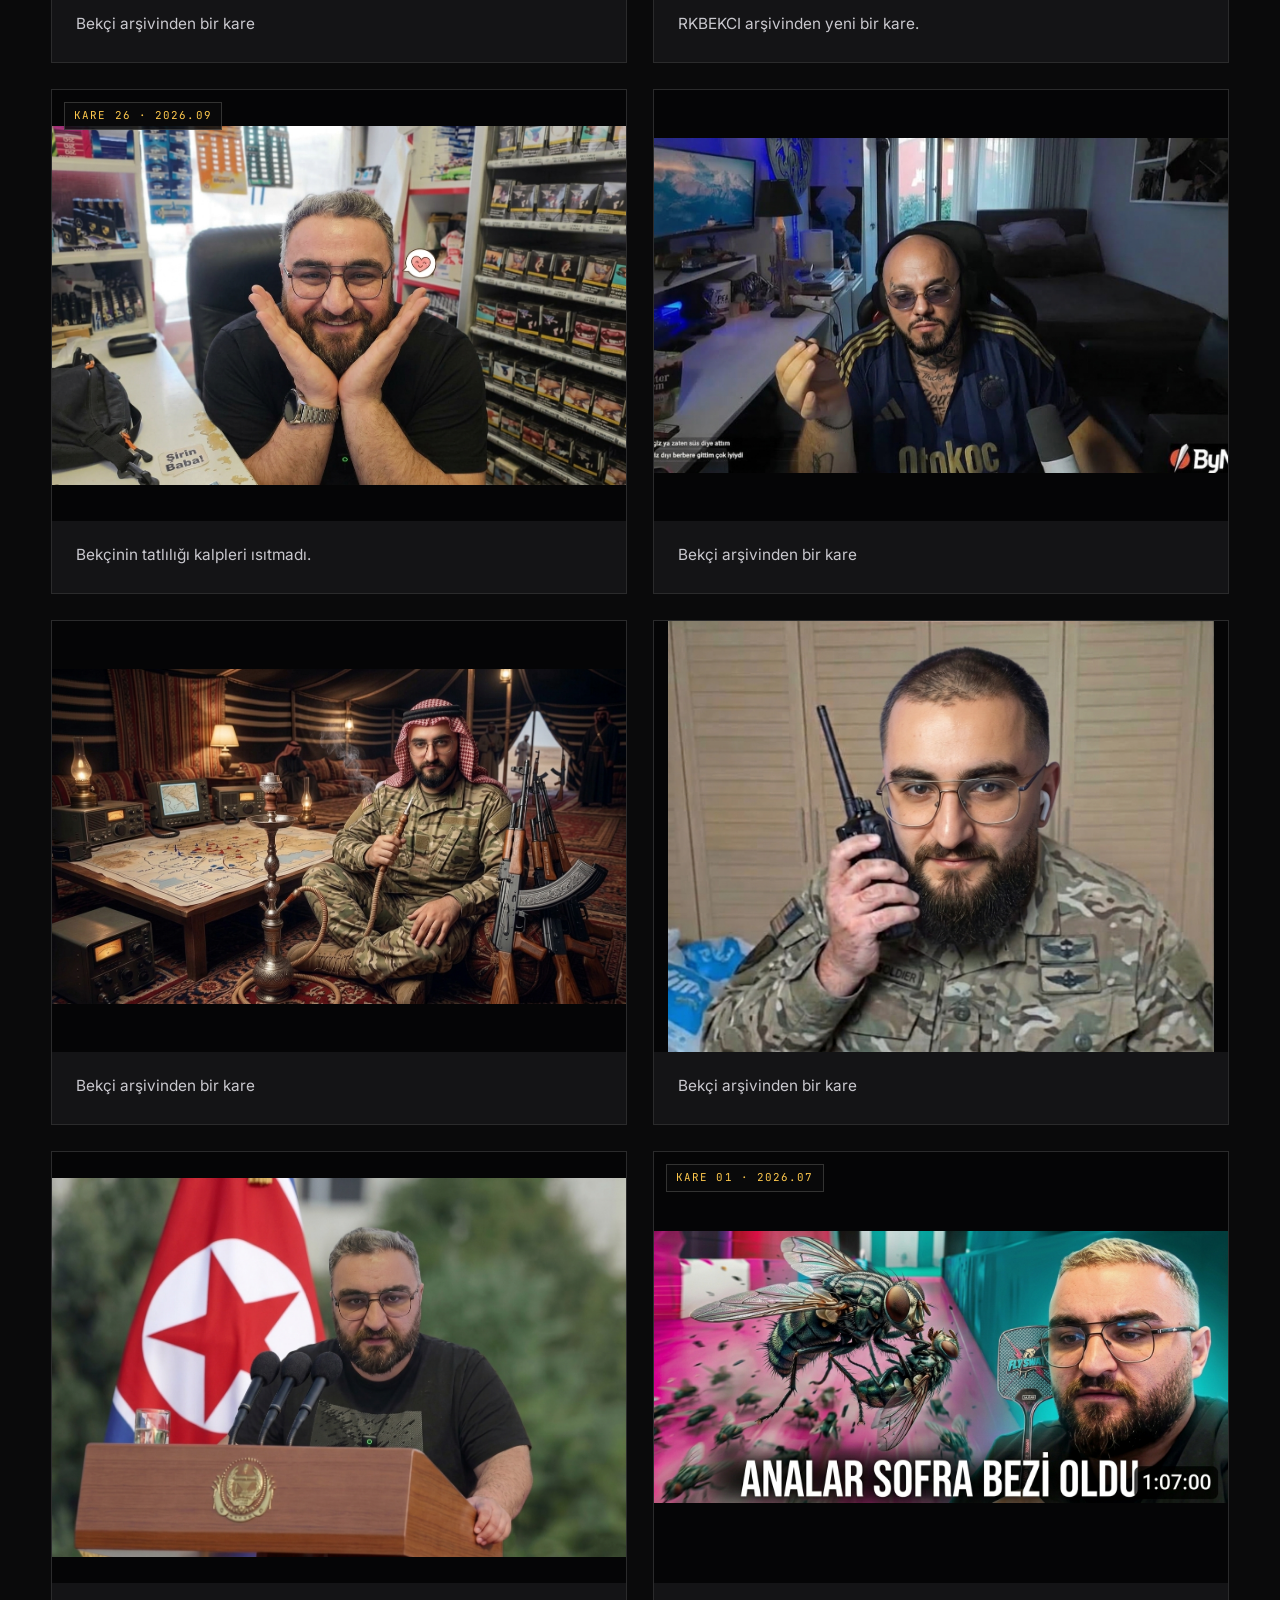
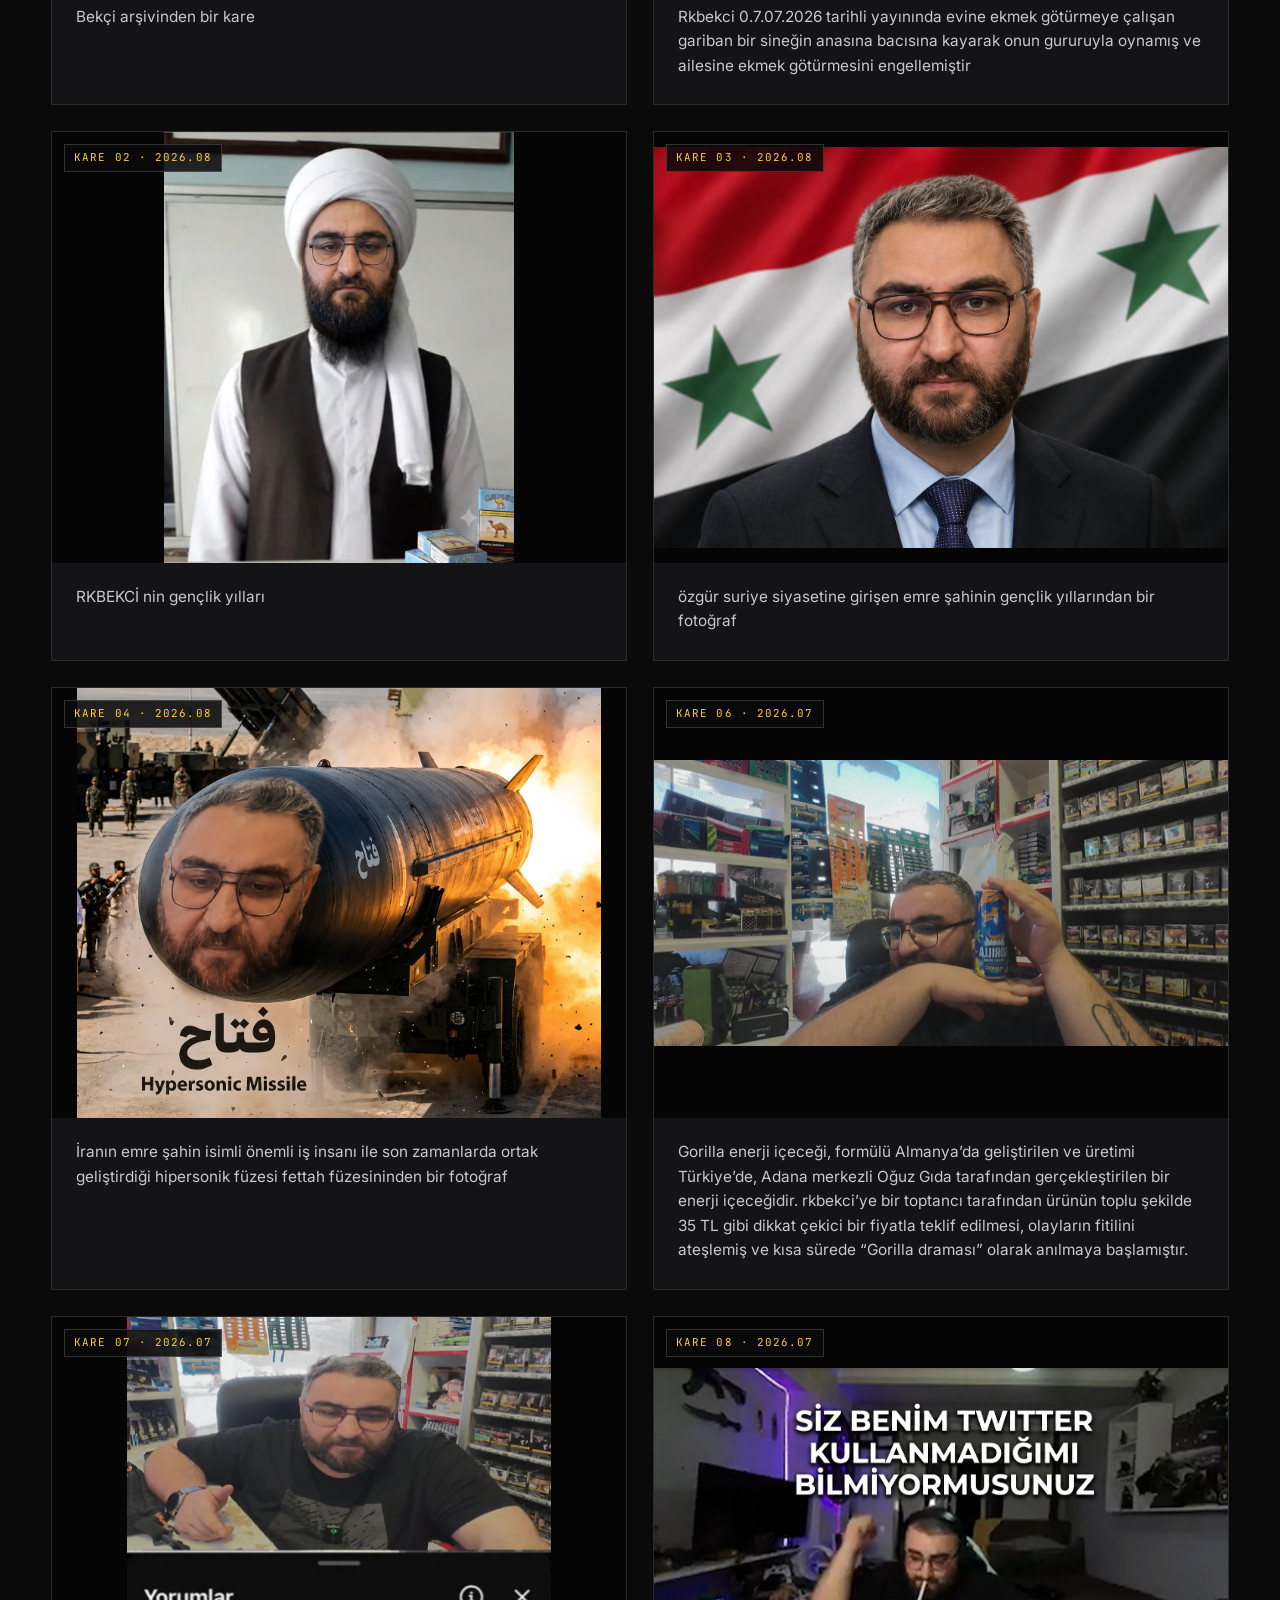
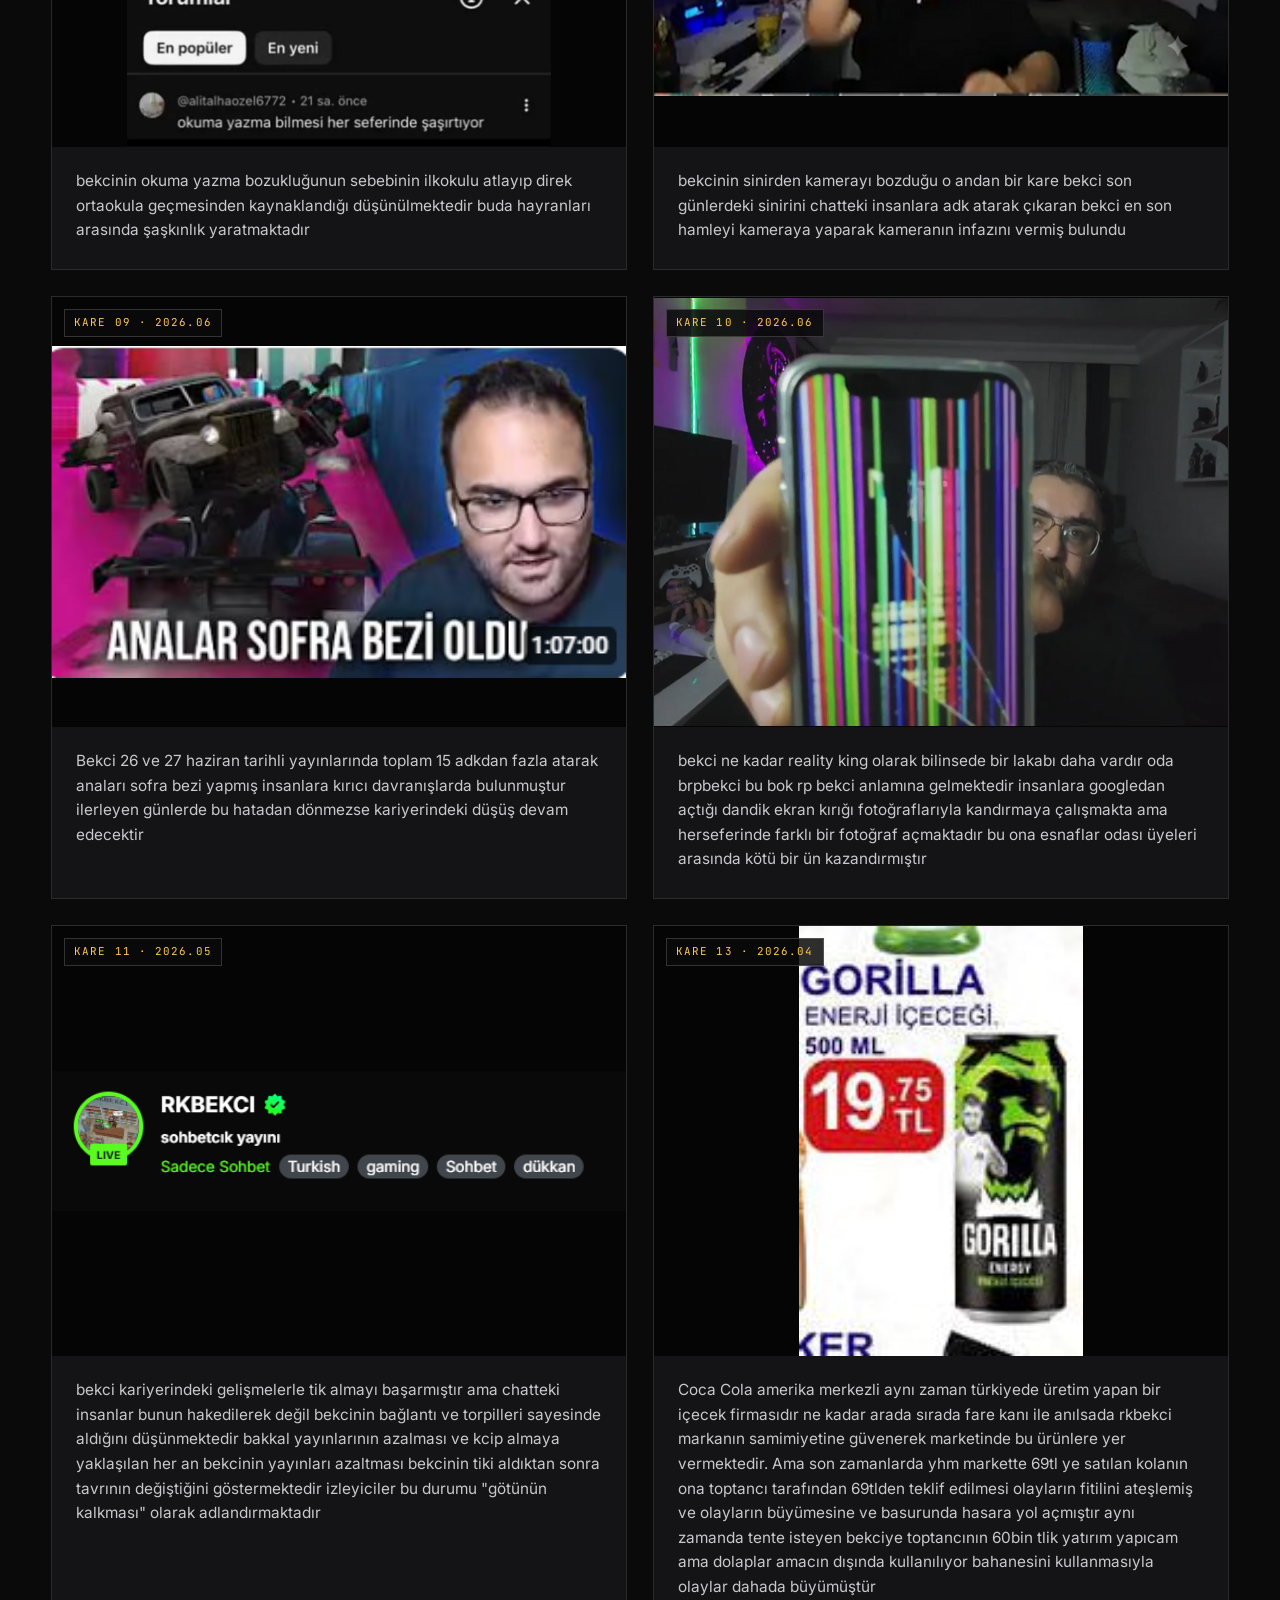
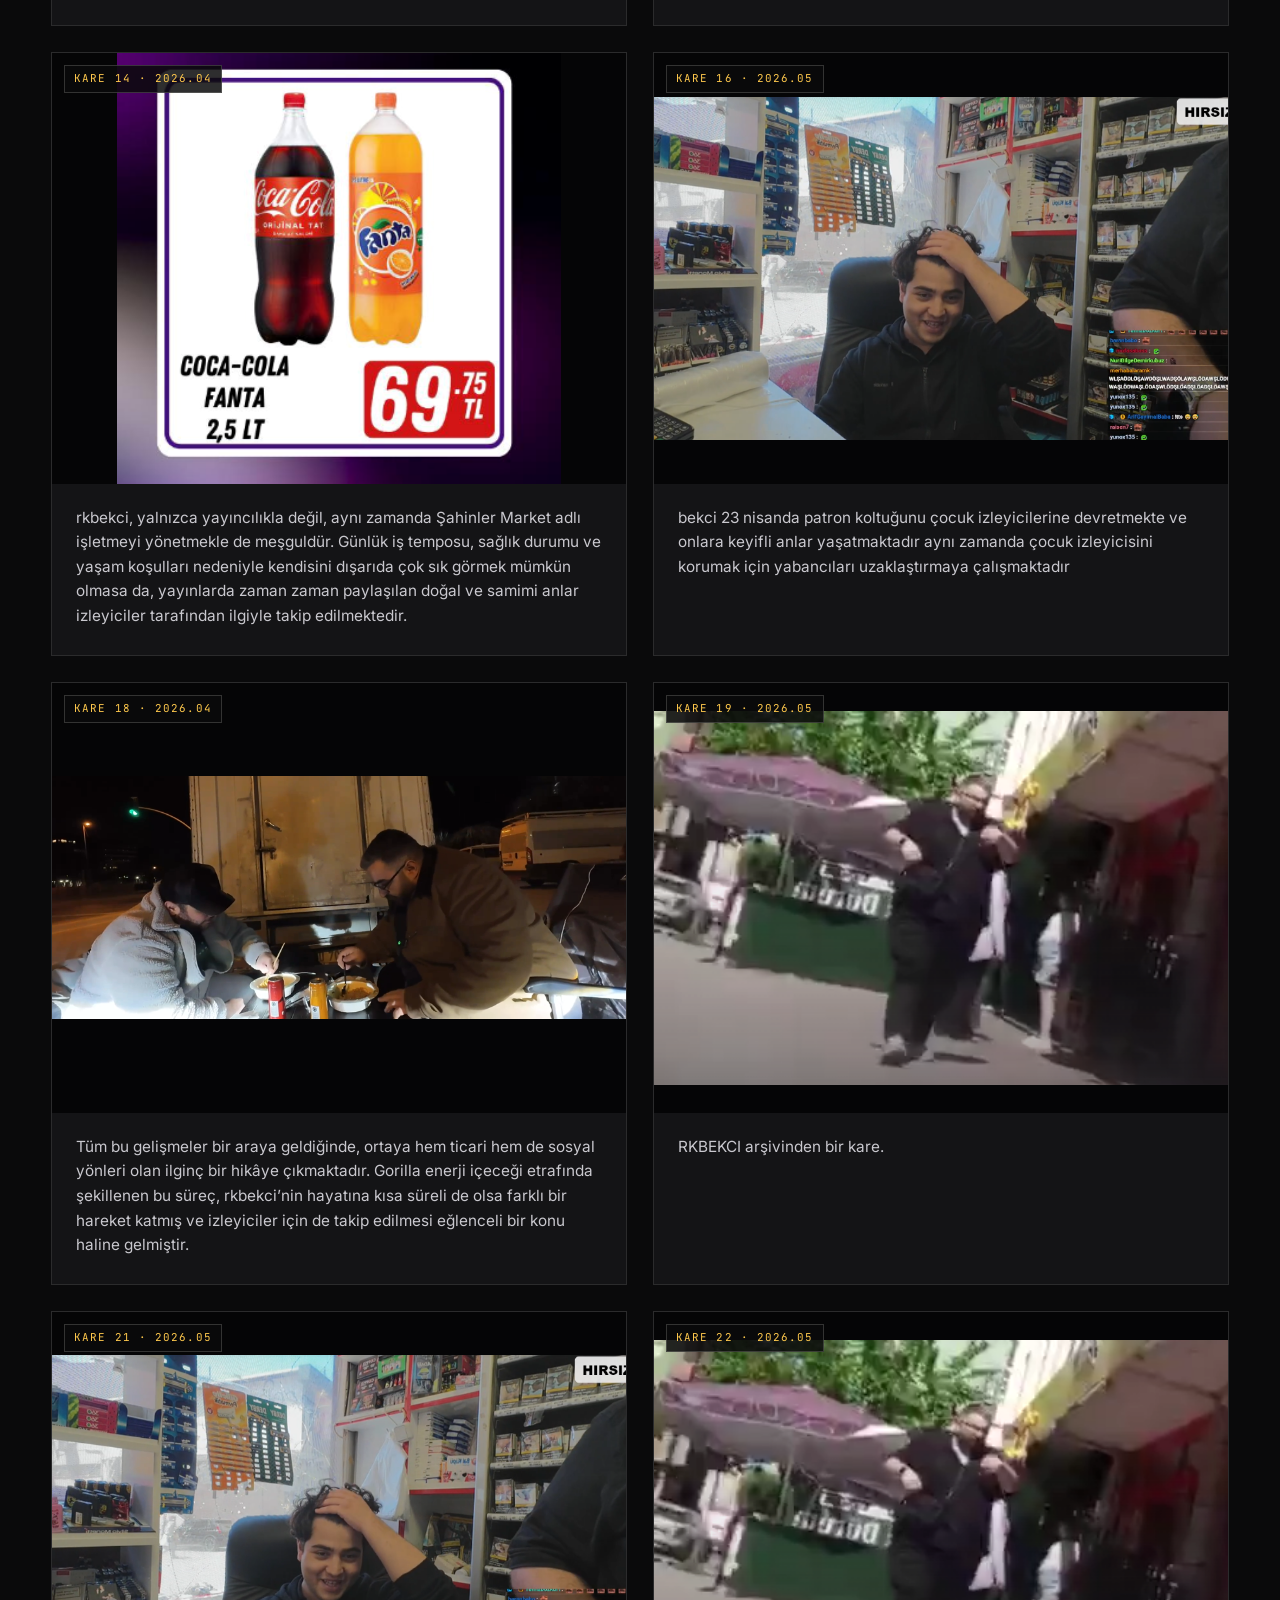
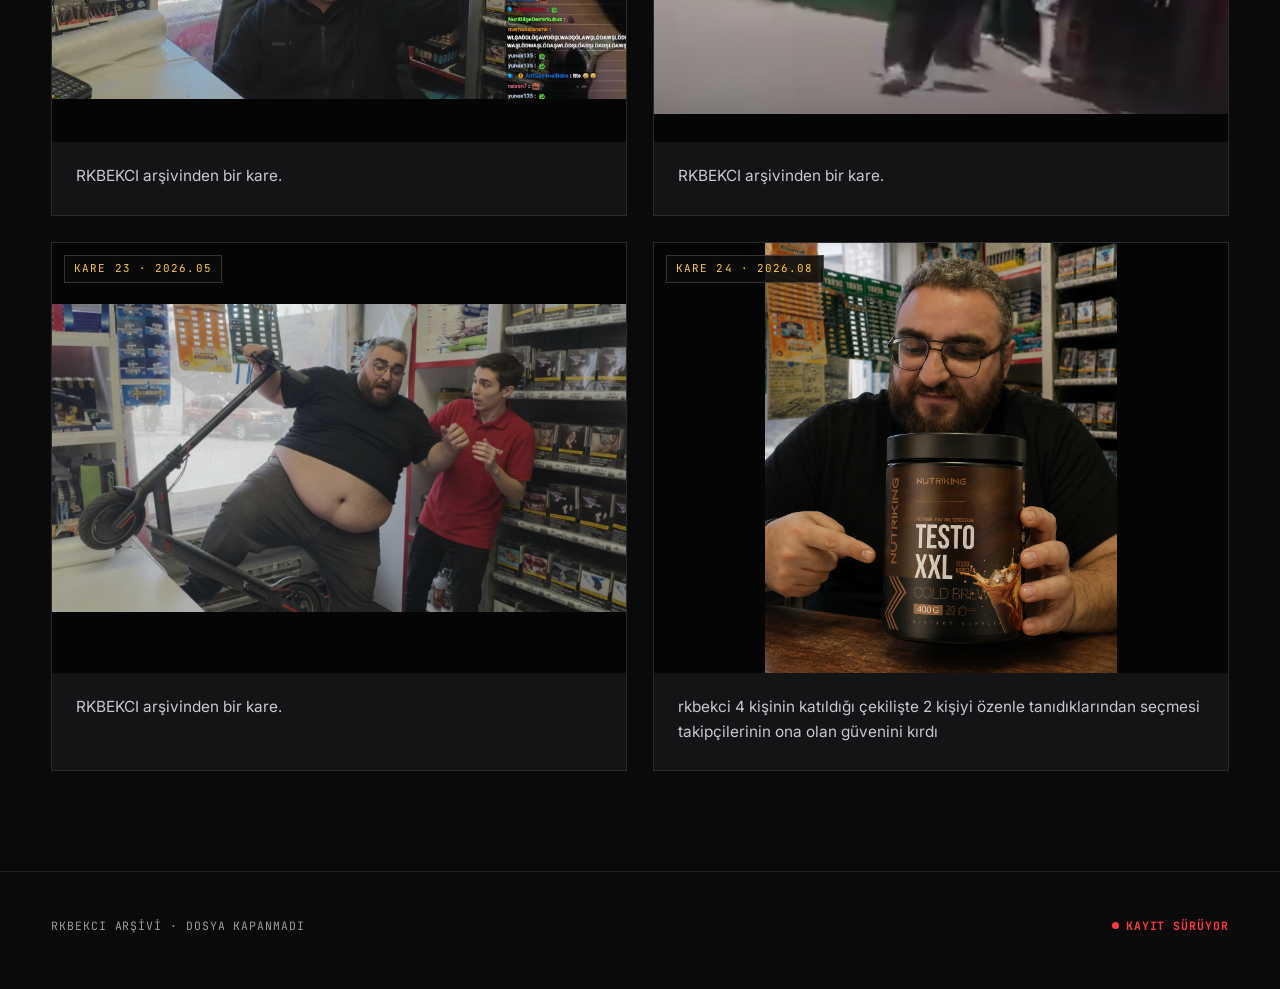
==== commit 658a7af4: "Add files via upload" ====
--- a/index.html
+++ b/index.html
@@ -1,9 +1,9 @@
 <!doctype html><html lang="tr"><head><meta charset="utf-8"><meta name="viewport" content="width=device-width,initial-scale=1"><meta name="description" content="RKBEKCI arşivi — haberler, görseller ve yayıncılık hikâyeleri."><title>RKBEKCI — Arşiv</title><link rel="preconnect" href="https://fonts.googleapis.com"><link rel="preconnect" href="https://fonts.gstatic.com" crossorigin><link href="https://fonts.googleapis.com/css2?family=Bebas+Neue&family=JetBrains+Mono:wght@400;500;700&family=Inter:wght@400;500;600;700;800&display=swap" rel="stylesheet"><link rel="stylesheet" href="style.css"></head><body>
 <header><div class="statusbar wrap"><span class="rec"><i></i>CANLI ARŞİV</span><span class="statusbar-meta">DOSYA NO. RK-2026-0341</span></div><nav class="wrap"><a class="brand" href="#top">RK<span>BEKCI</span></a><div class="links"><a href="#galeri">Galeri</a></div></nav></header>
-<main id="top"><section class="hero"><div class="wrap hero-grid"><div class="reveal"><div class="eyebrow">Dosya No. RK-2026-0341 &middot; Dijital Arşiv</div><h1>RK<span>BEKCI</span></h1><p>RKBEKCI hakkındaki güncel fotoğraflar ve her şey.</p><div class="actions"><a class="btn" href="#galeri">Görsellere bak</a></div><div class="statrow"><div class="stat"><b>29</b><small>medya</small></div><div class="stat"><b>2026</b><small>arşiv başlangıcı</small></div></div></div><div class="hero-art"><span class="tape tape-l"></span><span class="tape tape-r"></span><img src="media/2026/08/gemini_generated_image_cyvkvecyvkvecyvk.png" alt="RKBEKCI arşiv görseli"><span class="photo-tag">KANIT-000 &middot; 2026.08</span></div></div><div class="marquee"><div class="marquee-track"><span>GORİLLA DRAMASI</span><span>TİK KRİZİ</span><span>KAMERA İNFAZI</span><span>ŞAHİNLER MARKET</span><span>ADK FIRTINASI</span><span>MOSSAD BAĞLANTISI İDDİASI</span><span>GORİLLA DRAMASI</span><span>TİK KRİZİ</span><span>KAMERA İNFAZI</span><span>ŞAHİNLER MARKET</span><span>ADK FIRTINASI</span><span>MOSSAD BAĞLANTISI İDDİASI</span></div></div></section>
+<main id="top"><section class="hero"><div class="wrap hero-grid"><div class="reveal"><div class="eyebrow">Dosya No. RK-2026-0341 &middot; Dijital Arşiv</div><h1>RK<span>BEKCI</span></h1><p>RKBEKCI hakkındaki güncel fotoğraflar ve her şey.</p><div class="actions"><a class="btn" href="#galeri">Görsellere bak</a></div><div class="statrow"><div class="stat"><b>32</b><small>medya</small></div><div class="stat"><b>2026</b><small>arşiv başlangıcı</small></div></div></div><div class="hero-art"><span class="tape tape-l"></span><span class="tape tape-r"></span><img src="media/2026/08/gemini_generated_image_cyvkvecyvkvecyvk.png" alt="RKBEKCI arşiv görseli"><span class="photo-tag">KANIT-000 &middot; 2026.08</span></div></div><div class="marquee"><div class="marquee-track"><span>GORİLLA DRAMASI</span><span>TİK KRİZİ</span><span>KAMERA İNFAZI</span><span>ŞAHİNLER MARKET</span><span>ADK FIRTINASI</span><span>MOSSAD BAĞLANTISI İDDİASI</span><span>GORİLLA DRAMASI</span><span>TİK KRİZİ</span><span>KAMERA İNFAZI</span><span>ŞAHİNLER MARKET</span><span>ADK FIRTINASI</span><span>MOSSAD BAĞLANTISI İDDİASI</span></div></div></section>
 
 
-<section id="galeri"><div class="wrap"><div class="section-head"><div><div class="eyebrow">Medya</div><h2>Galeri</h2></div><p>WordPress medya dışa aktarımından gelen görseller doğrudan yerel medya klasöründen servis ediliyor.</p></div><div class="gallery"><article class="card"><div class="media"><img loading="lazy" src="media/2026/09/ekran-goruntusu-2026-10-10-152418.png" alt="Kulaklık takmış, kolye takan kişi, üzerinde "Boks yapıyor galiba" el yazısı notu"></div><div class="card-body"><p>Boks yapıyor galiba</p></div></article><article class="card"><div class="media"><img loading="lazy" src="media/2026/09/ekran-goruntusu-2026-10-07-215118.png" alt="Bir izleyicinin sohbet ekranında yazdığı mesajın ekran görüntüsü"></div><div class="card-body"><p>Bekçi fanlarından zaman zaman bazı talepler almaktadır</p></div></article><article class="card"><div class="media"><img loading="lazy" src="media/2026/09/ekran-goruntusu-2026-10-03-202638.png" alt="Telefon uygulama yorumlarının ekran görüntüsü ve yayın köşesi"></div><div class="card-body"><p>Bekçi zaman zaman uygulama incelemelerini okumakta ve ilgisini çekerse onları yüklemektedir</p></div></article><article class="card"><div class="media"><img loading="lazy" src="media/2026/09/gemini_generated_image_g0sexlg0sexlg0se.jpg" alt="Gece sokakta masa başında yemek yiyen iki kişi ve yanlarında bir anime karakteri"></div><div class="card-body"><p>Bekçi arşivinden bir kare</p></div></article><article class="card"><div class="media"><img loading="lazy" src="media/2026/09/gemini_generated_image_pqs9xwpqs9xwpqs9.jpg" alt="RKBEKCI arşivinden yeni bir kare"><span class="tag media-tag">KARE 25 · 2026.09</span></div><div class="card-body"><p>RKBEKCI arşivinden yeni bir kare.</p></div></article><article class="card"><div class="media"><img loading="lazy" src="media/2026/09/bekcinin-tatliligi-kalpleri-isitmadi.jpg" alt="Bekçinin tatlılığı kalpleri ısıtmadı"><span class="tag media-tag">KARE 26 &middot; 2026.09</span></div><div class="card-body"><p>Bekçinin tatlılığı kalpleri ısıtmadı.</p></div></article><article class="card"><div class="media"><img loading="lazy" src="media/2026/09/gemini_generated_image_875it2875it2875i.jpg" alt="Yayıncı odasında oturan kişi, elinde puro"></div><div class="card-body"><p>Bekçi arşivinden bir kare</p></div></article><article class="card"><div class="media"><img loading="lazy" src="media/2026/09/gemini_generated_image_ihr4alihr4alihr4.jpg" alt="Çadırda harita masası ve nargile başında kamuflajlı kişi"></div><div class="card-body"><p>Bekçi arşivinden bir kare</p></div></article><article class="card"><div class="media"><img loading="lazy" src="media/2026/09/gemini_generated_image_4wtmi44wtmi44wtm.jpg" alt="Telsizle konuşan üniformalı kişi"></div><div class="card-body"><p>Bekçi arşivinden bir kare</p></div></article><article class="card"><div class="media"><img loading="lazy" src="media/2026/09/gemini_generated_image_6js1hj6js1hj6js1.jpg" alt="Kürsü ve bayrak önünde konuşma yapan kişi"></div><div class="card-body"><p>Bekçi arşivinden bir kare</p></div></article><article class="card"><div class="media"><img loading="lazy" src="media/2026/07/gemini_generated_image_rbcocnrbcocnrbco.jpg" alt="Rkbekci 0.7.07.2026 tarihli yayınında evine ekmek götürmeye çalışan gariban bir sineğin anasına bacısına kayarak onun gu"><span class="tag media-tag">KARE 01 &middot; 2026.07</span></div><div class="card-body"><p>Rkbekci 0.7.07.2026 tarihli yayınında evine ekmek götürmeye çalışan gariban bir sineğin anasına bacısına kayarak onun gururuyla oynamış ve ailesine ekmek götürmesini engellemiştir</p></div></article><article class="card"><div class="media"><img loading="lazy" src="media/2026/08/gemini_generated_image_cyvkvecyvkvecyvk.png" alt="RKBEKCİ nin gençlik yılları"><span class="tag media-tag">KARE 02 &middot; 2026.08</span></div><div class="card-body"><p>RKBEKCİ nin gençlik yılları</p></div></article><article class="card"><div class="media"><img loading="lazy" src="media/2026/08/chatgpt-image-10-agu-2026-19_55_14.png" alt="özgür suriye siyasetine girişen emre şahinin gençlik yıllarından bir fotoğraf"><span class="tag media-tag">KARE 03 &middot; 2026.08</span></div><div class="card-body"><p>özgür suriye siyasetine girişen emre şahinin gençlik yıllarından bir fotoğraf</p></div></article><article class="card"><div class="media"><img loading="lazy" src="media/2026/08/chatgpt-image-10-agu-2026-19_52_59-1.png" alt="İranın emre şahin isimli önemli iş insanı ile son zamanlarda ortak geliştirdiği  hipersonik füzesi fettah füzesininden b"><span class="tag media-tag">KARE 04 &middot; 2026.08</span></div><div class="card-body"><p>İranın emre şahin isimli önemli iş insanı ile son zamanlarda ortak geliştirdiği  hipersonik füzesi fettah füzesininden bir fotoğraf</p></div></article><article class="card"><div class="media"><img loading="lazy" src="media/2026/07/ekran-goruntusu-2026-07-07-181808.png" alt="Gorilla enerji içeceği toptancı teklifiyle gündeme gelen an"><span class="tag media-tag">KARE 06 &middot; 2026.07</span></div><div class="card-body"><p>Gorilla enerji içeceği, formülü Almanya’da geliştirilen ve üretimi Türkiye’de, Adana merkezli Oğuz Gıda tarafından gerçekleştirilen bir enerji içeceğidir. rkbekci’ye bir toptancı tarafından ürünün toplu şekilde 35 TL gibi dikkat çekici bir fiyatla teklif edilmesi, olayların fitilini ateşlemiş ve kısa sürede “Gorilla draması” olarak anılmaya başlamıştır.</p></div></article><article class="card"><div class="media"><img loading="lazy" src="media/2026/07/rbekci.png" alt="bekcinin okuma yazma bozukluğunun sebebinin ilkokulu atlayıp direk ortaokula geçmesinden kaynaklandığı düşünülmektedir b"><span class="tag media-tag">KARE 07 &middot; 2026.07</span></div><div class="card-body"><p>bekcinin okuma yazma bozukluğunun sebebinin ilkokulu atlayıp direk ortaokula geçmesinden kaynaklandığı düşünülmektedir buda hayranları arasında şaşkınlık yaratmaktadır</p></div></article><article class="card"><div class="media"><img loading="lazy" src="media/2026/07/gemini_generated_image_6f6fcp6f6fcp6f6f.png" alt="bekcinin sinirden kamerayı bozduğu o andan bir kare bekci son günlerdeki sinirini chatteki insanlara adk atarak çıkaran "><span class="tag media-tag">KARE 08 &middot; 2026.07</span></div><div class="card-body"><p>bekcinin sinirden kamerayı bozduğu o andan bir kare bekci son günlerdeki sinirini chatteki insanlara adk atarak çıkaran bekci en son hamleyi kameraya yaparak kameranın infazını vermiş bulundu</p></div></article><article class="card"><div class="media"><img loading="lazy" src="media/2026/06/ekran-goruntusu-2026-05-17-132645.png" alt="Bekci 26 ve 27 haziran tarihli yayınlarında toplam 15 adkdan fazla atarak anaları sofra bezi yapmış insanlara kırıcı dav"><span class="tag media-tag">KARE 09 &middot; 2026.06</span></div><div class="card-body"><p>Bekci 26 ve 27 haziran tarihli yayınlarında toplam 15 adkdan fazla atarak anaları sofra bezi yapmış insanlara kırıcı davranışlarda bulunmuştur ilerleyen günlerde bu hatadan dönmezse kariyerindeki düşüş devam edecektir</p></div></article><article class="card"><div class="media"><img loading="lazy" src="media/2026/06/ekran-goruntusu-2026-06-08-215226-1.png" alt="bekci ne kadar reality king olarak bilinsede bir lakabı daha vardır oda brpbekci bu bok rp bekci anlamına gelmektedir in"><span class="tag media-tag">KARE 10 &middot; 2026.06</span></div><div class="card-body"><p>bekci ne kadar reality king olarak bilinsede bir lakabı daha vardır oda brpbekci bu bok rp bekci anlamına gelmektedir insanlara googledan açtığı dandik ekran kırığı fotoğraflarıyla kandırmaya çalışmakta ama herseferinde farklı bir fotoğraf açmaktadır bu ona esnaflar odası üyeleri arasında kötü bir ün kazandırmıştır</p></div></article><article class="card"><div class="media"><img loading="lazy" src="media/2026/05/ekran-goruntusu-2026-05-25-181703.png" alt="bekci kariyerindeki gelişmelerle tik almayı başarmıştır ama chatteki insanlar bunun hakedilerek değil bekcinin bağlantı "><span class="tag media-tag">KARE 11 &middot; 2026.05</span></div><div class="card-body"><p>bekci kariyerindeki gelişmelerle tik almayı başarmıştır ama chatteki insanlar bunun hakedilerek değil bekcinin bağlantı ve torpilleri sayesinde aldığını düşünmektedir bakkal yayınlarının azalması ve kcip almaya yaklaşılan her an bekcinin yayınları azaltması bekcinin tiki aldıktan sonra tavrının değiştiğini göstermektedir izleyiciler bu durumu &quot;götünün kalkması&quot; olarak adlandırmaktadır</p></div></article><article class="card"><div class="media"><img loading="lazy" src="media/2026/04/whatsapp-image-2026-04-19-at-16.23.21-1.jpeg" alt="Coca Cola amerika merkezli aynı zaman türkiyede üretim yapan bir içecek firmasıdır ne kadar arada sırada fare kanı ile a"><span class="tag media-tag">KARE 13 &middot; 2026.04</span></div><div class="card-body"><p>Coca Cola amerika merkezli aynı zaman türkiyede üretim yapan bir içecek firmasıdır ne kadar arada sırada fare kanı ile anılsada rkbekci markanın samimiyetine güvenerek marketinde bu ürünlere yer vermektedir. Ama son zamanlarda yhm markette 69tl ye satılan kolanın ona toptancı tarafından 69tlden teklif edilmesi olayların fitilini ateşlemiş ve olayların büyümesine ve basurunda hasara yol açmıştır aynı zamanda tente isteyen bekciye toptancının 60bin tlik yatırım yapıcam ama dolaplar amacın dışında kullanılıyor bahanesini kullanmasıyla olaylar dahada büyümüştür</p></div></article><article class="card"><div class="media"><img loading="lazy" src="media/2026/04/evet-1.png" alt="rkbekci Şahinler Market işletmesi başında"><span class="tag media-tag">KARE 14 &middot; 2026.04</span></div><div class="card-body"><p>rkbekci, yalnızca yayıncılıkla değil, aynı zamanda Şahinler Market adlı işletmeyi yönetmekle de meşguldür. Günlük iş temposu, sağlık durumu ve yaşam koşulları nedeniyle kendisini dışarıda çok sık görmek mümkün olmasa da, yayınlarda zaman zaman paylaşılan doğal ve samimi anlar izleyiciler tarafından ilgiyle takip edilmektedir.</p></div></article><article class="card"><div class="media"><img loading="lazy" src="media/2026/05/ekran-goruntusu-2026-05-17-221239.png" alt="bekci 23 nisanda patron koltuğunu çocuk izleyicilerine devretmekte ve onlara keyifli anlar yaşatmaktadır aynı zamanda ço"><span class="tag media-tag">KARE 16 &middot; 2026.05</span></div><div class="card-body"><p>bekci 23 nisanda patron koltuğunu çocuk izleyicilerine devretmekte ve onlara keyifli anlar yaşatmaktadır aynı zamanda çocuk izleyicisini korumak için yabancıları uzaklaştırmaya çalışmaktadır</p></div></article><article class="card"><div class="media"><img loading="lazy" src="media/2026/04/samimi-1.png" alt="Gorilla draması sürecinin genel değerlendirmesi"><span class="tag media-tag">KARE 18 &middot; 2026.04</span></div><div class="card-body"><p>Tüm bu gelişmeler bir araya geldiğinde, ortaya hem ticari hem de sosyal yönleri olan ilginç bir hikâye çıkmaktadır. Gorilla enerji içeceği etrafında şekillenen bu süreç, rkbekci’nin hayatına kısa süreli de olsa farklı bir hareket katmış ve izleyiciler için de takip edilmesi eğlenceli bir konu haline gelmiştir.</p></div></article><article class="card"><div class="media"><img loading="lazy" src="media/2026/05/ekran-goruntusu-2026-05-17-220336-1.png" alt="RKBEKCI arşivinden bir kare."><span class="tag media-tag">KARE 19 &middot; 2026.05</span></div><div class="card-body"><p>RKBEKCI arşivinden bir kare.</p></div></article><article class="card"><div class="media"><img loading="lazy" src="media/2026/05/ekran-goruntusu-2026-05-17-221239-1.png" alt="RKBEKCI arşivinden bir kare."><span class="tag media-tag">KARE 21 &middot; 2026.05</span></div><div class="card-body"><p>RKBEKCI arşivinden bir kare.</p></div></article><article class="card"><div class="media"><img loading="lazy" src="media/2026/05/ekran-goruntusu-2026-05-17-220336.png" alt="RKBEKCI arşivinden bir kare."><span class="tag media-tag">KARE 22 &middot; 2026.05</span></div><div class="card-body"><p>RKBEKCI arşivinden bir kare.</p></div></article><article class="card"><div class="media"><img loading="lazy" src="media/2026/05/ekran-goruntusu-2026-05-29-142355.png" alt="RKBEKCI arşivinden bir kare."><span class="tag media-tag">KARE 23 &middot; 2026.05</span></div><div class="card-body"><p>RKBEKCI arşivinden bir kare.</p></div></article><article class="card"><div class="media"><img loading="eager" src="rkbekci-testo-xxl.jpg" alt="rkbekci 4 kişinin katıldığı çekilişte 2 kişiyi özenle tanıdıklarından seçmesi takipçilerinin ona olan güvenini kırdı"><span class="tag media-tag">KARE 24 · 2026.08</span></div><div class="card-body"><p>rkbekci 4 kişinin katıldığı çekilişte 2 kişiyi özenle tanıdıklarından seçmesi takipçilerinin ona olan güvenini kırdı</p></div></article></div></div></section>
+<section id="galeri"><div class="wrap"><div class="section-head"><div><div class="eyebrow">Medya</div><h2>Galeri</h2></div><p>WordPress medya dışa aktarımından gelen görseller doğrudan yerel medya klasöründen servis ediliyor.</p></div><div class="gallery"><article class="card"><div class="media"><img loading="lazy" src="media/2026/09/emre-kasli-olur.jpg" alt="Yayın sohbetinden bir mesaj altında koltukta uzanan kişi"></div><div class="card-body"><p>Bekçi arşivinden bir kare</p></div></article><article class="card"><div class="media"><img loading="lazy" src="media/2026/09/ekmag.jpg" alt="Büfede sohbet mesajı altında ekmek yiyen kişi"></div><div class="card-body"><p>Bekçi arşivinden bir kare</p></div></article><article class="card"><div class="media"><img loading="lazy" src="media/2026/09/ekran-goruntusu-2026-11-17-230721.png" alt="Büfe tezgâhı başında oturan kişi"></div><div class="card-body"><p>Bekçi arşivinden bir kare</p></div></article><article class="card"><div class="media"><img loading="lazy" src="media/2026/09/ekran-goruntusu-2026-10-10-152418.png" alt="Kulaklık takmış, kolye takan kişi, üzerinde "Boks yapıyor galiba" el yazısı notu"></div><div class="card-body"><p>Boks yapıyor galiba</p></div></article><article class="card"><div class="media"><img loading="lazy" src="media/2026/09/ekran-goruntusu-2026-10-07-215118.png" alt="Bir izleyicinin sohbet ekranında yazdığı mesajın ekran görüntüsü"></div><div class="card-body"><p>Bekçi fanlarından zaman zaman bazı talepler almaktadır</p></div></article><article class="card"><div class="media"><img loading="lazy" src="media/2026/09/ekran-goruntusu-2026-10-03-202638.png" alt="Telefon uygulama yorumlarının ekran görüntüsü ve yayın köşesi"></div><div class="card-body"><p>Bekçi zaman zaman uygulama incelemelerini okumakta ve ilgisini çekerse onları yüklemektedir</p></div></article><article class="card"><div class="media"><img loading="lazy" src="media/2026/09/gemini_generated_image_g0sexlg0sexlg0se.jpg" alt="Gece sokakta masa başında yemek yiyen iki kişi ve yanlarında bir anime karakteri"></div><div class="card-body"><p>Bekçi arşivinden bir kare</p></div></article><article class="card"><div class="media"><img loading="lazy" src="media/2026/09/gemini_generated_image_pqs9xwpqs9xwpqs9.jpg" alt="RKBEKCI arşivinden yeni bir kare"><span class="tag media-tag">KARE 25 · 2026.09</span></div><div class="card-body"><p>RKBEKCI arşivinden yeni bir kare.</p></div></article><article class="card"><div class="media"><img loading="lazy" src="media/2026/09/bekcinin-tatliligi-kalpleri-isitmadi.jpg" alt="Bekçinin tatlılığı kalpleri ısıtmadı"><span class="tag media-tag">KARE 26 &middot; 2026.09</span></div><div class="card-body"><p>Bekçinin tatlılığı kalpleri ısıtmadı.</p></div></article><article class="card"><div class="media"><img loading="lazy" src="media/2026/09/gemini_generated_image_875it2875it2875i.jpg" alt="Yayıncı odasında oturan kişi, elinde puro"></div><div class="card-body"><p>Bekçi arşivinden bir kare</p></div></article><article class="card"><div class="media"><img loading="lazy" src="media/2026/09/gemini_generated_image_ihr4alihr4alihr4.jpg" alt="Çadırda harita masası ve nargile başında kamuflajlı kişi"></div><div class="card-body"><p>Bekçi arşivinden bir kare</p></div></article><article class="card"><div class="media"><img loading="lazy" src="media/2026/09/gemini_generated_image_4wtmi44wtmi44wtm.jpg" alt="Telsizle konuşan üniformalı kişi"></div><div class="card-body"><p>Bekçi arşivinden bir kare</p></div></article><article class="card"><div class="media"><img loading="lazy" src="media/2026/09/gemini_generated_image_6js1hj6js1hj6js1.jpg" alt="Kürsü ve bayrak önünde konuşma yapan kişi"></div><div class="card-body"><p>Bekçi arşivinden bir kare</p></div></article><article class="card"><div class="media"><img loading="lazy" src="media/2026/07/gemini_generated_image_rbcocnrbcocnrbco.jpg" alt="Rkbekci 0.7.07.2026 tarihli yayınında evine ekmek götürmeye çalışan gariban bir sineğin anasına bacısına kayarak onun gu"><span class="tag media-tag">KARE 01 &middot; 2026.07</span></div><div class="card-body"><p>Rkbekci 0.7.07.2026 tarihli yayınında evine ekmek götürmeye çalışan gariban bir sineğin anasına bacısına kayarak onun gururuyla oynamış ve ailesine ekmek götürmesini engellemiştir</p></div></article><article class="card"><div class="media"><img loading="lazy" src="media/2026/08/gemini_generated_image_cyvkvecyvkvecyvk.png" alt="RKBEKCİ nin gençlik yılları"><span class="tag media-tag">KARE 02 &middot; 2026.08</span></div><div class="card-body"><p>RKBEKCİ nin gençlik yılları</p></div></article><article class="card"><div class="media"><img loading="lazy" src="media/2026/08/chatgpt-image-10-agu-2026-19_55_14.png" alt="özgür suriye siyasetine girişen emre şahinin gençlik yıllarından bir fotoğraf"><span class="tag media-tag">KARE 03 &middot; 2026.08</span></div><div class="card-body"><p>özgür suriye siyasetine girişen emre şahinin gençlik yıllarından bir fotoğraf</p></div></article><article class="card"><div class="media"><img loading="lazy" src="media/2026/08/chatgpt-image-10-agu-2026-19_52_59-1.png" alt="İranın emre şahin isimli önemli iş insanı ile son zamanlarda ortak geliştirdiği  hipersonik füzesi fettah füzesininden b"><span class="tag media-tag">KARE 04 &middot; 2026.08</span></div><div class="card-body"><p>İranın emre şahin isimli önemli iş insanı ile son zamanlarda ortak geliştirdiği  hipersonik füzesi fettah füzesininden bir fotoğraf</p></div></article><article class="card"><div class="media"><img loading="lazy" src="media/2026/07/ekran-goruntusu-2026-07-07-181808.png" alt="Gorilla enerji içeceği toptancı teklifiyle gündeme gelen an"><span class="tag media-tag">KARE 06 &middot; 2026.07</span></div><div class="card-body"><p>Gorilla enerji içeceği, formülü Almanya’da geliştirilen ve üretimi Türkiye’de, Adana merkezli Oğuz Gıda tarafından gerçekleştirilen bir enerji içeceğidir. rkbekci’ye bir toptancı tarafından ürünün toplu şekilde 35 TL gibi dikkat çekici bir fiyatla teklif edilmesi, olayların fitilini ateşlemiş ve kısa sürede “Gorilla draması” olarak anılmaya başlamıştır.</p></div></article><article class="card"><div class="media"><img loading="lazy" src="media/2026/07/rbekci.png" alt="bekcinin okuma yazma bozukluğunun sebebinin ilkokulu atlayıp direk ortaokula geçmesinden kaynaklandığı düşünülmektedir b"><span class="tag media-tag">KARE 07 &middot; 2026.07</span></div><div class="card-body"><p>bekcinin okuma yazma bozukluğunun sebebinin ilkokulu atlayıp direk ortaokula geçmesinden kaynaklandığı düşünülmektedir buda hayranları arasında şaşkınlık yaratmaktadır</p></div></article><article class="card"><div class="media"><img loading="lazy" src="media/2026/07/gemini_generated_image_6f6fcp6f6fcp6f6f.png" alt="bekcinin sinirden kamerayı bozduğu o andan bir kare bekci son günlerdeki sinirini chatteki insanlara adk atarak çıkaran "><span class="tag media-tag">KARE 08 &middot; 2026.07</span></div><div class="card-body"><p>bekcinin sinirden kamerayı bozduğu o andan bir kare bekci son günlerdeki sinirini chatteki insanlara adk atarak çıkaran bekci en son hamleyi kameraya yaparak kameranın infazını vermiş bulundu</p></div></article><article class="card"><div class="media"><img loading="lazy" src="media/2026/06/ekran-goruntusu-2026-05-17-132645.png" alt="Bekci 26 ve 27 haziran tarihli yayınlarında toplam 15 adkdan fazla atarak anaları sofra bezi yapmış insanlara kırıcı dav"><span class="tag media-tag">KARE 09 &middot; 2026.06</span></div><div class="card-body"><p>Bekci 26 ve 27 haziran tarihli yayınlarında toplam 15 adkdan fazla atarak anaları sofra bezi yapmış insanlara kırıcı davranışlarda bulunmuştur ilerleyen günlerde bu hatadan dönmezse kariyerindeki düşüş devam edecektir</p></div></article><article class="card"><div class="media"><img loading="lazy" src="media/2026/06/ekran-goruntusu-2026-06-08-215226-1.png" alt="bekci ne kadar reality king olarak bilinsede bir lakabı daha vardır oda brpbekci bu bok rp bekci anlamına gelmektedir in"><span class="tag media-tag">KARE 10 &middot; 2026.06</span></div><div class="card-body"><p>bekci ne kadar reality king olarak bilinsede bir lakabı daha vardır oda brpbekci bu bok rp bekci anlamına gelmektedir insanlara googledan açtığı dandik ekran kırığı fotoğraflarıyla kandırmaya çalışmakta ama herseferinde farklı bir fotoğraf açmaktadır bu ona esnaflar odası üyeleri arasında kötü bir ün kazandırmıştır</p></div></article><article class="card"><div class="media"><img loading="lazy" src="media/2026/05/ekran-goruntusu-2026-05-25-181703.png" alt="bekci kariyerindeki gelişmelerle tik almayı başarmıştır ama chatteki insanlar bunun hakedilerek değil bekcinin bağlantı "><span class="tag media-tag">KARE 11 &middot; 2026.05</span></div><div class="card-body"><p>bekci kariyerindeki gelişmelerle tik almayı başarmıştır ama chatteki insanlar bunun hakedilerek değil bekcinin bağlantı ve torpilleri sayesinde aldığını düşünmektedir bakkal yayınlarının azalması ve kcip almaya yaklaşılan her an bekcinin yayınları azaltması bekcinin tiki aldıktan sonra tavrının değiştiğini göstermektedir izleyiciler bu durumu &quot;götünün kalkması&quot; olarak adlandırmaktadır</p></div></article><article class="card"><div class="media"><img loading="lazy" src="media/2026/04/whatsapp-image-2026-04-19-at-16.23.21-1.jpeg" alt="Coca Cola amerika merkezli aynı zaman türkiyede üretim yapan bir içecek firmasıdır ne kadar arada sırada fare kanı ile a"><span class="tag media-tag">KARE 13 &middot; 2026.04</span></div><div class="card-body"><p>Coca Cola amerika merkezli aynı zaman türkiyede üretim yapan bir içecek firmasıdır ne kadar arada sırada fare kanı ile anılsada rkbekci markanın samimiyetine güvenerek marketinde bu ürünlere yer vermektedir. Ama son zamanlarda yhm markette 69tl ye satılan kolanın ona toptancı tarafından 69tlden teklif edilmesi olayların fitilini ateşlemiş ve olayların büyümesine ve basurunda hasara yol açmıştır aynı zamanda tente isteyen bekciye toptancının 60bin tlik yatırım yapıcam ama dolaplar amacın dışında kullanılıyor bahanesini kullanmasıyla olaylar dahada büyümüştür</p></div></article><article class="card"><div class="media"><img loading="lazy" src="media/2026/04/evet-1.png" alt="rkbekci Şahinler Market işletmesi başında"><span class="tag media-tag">KARE 14 &middot; 2026.04</span></div><div class="card-body"><p>rkbekci, yalnızca yayıncılıkla değil, aynı zamanda Şahinler Market adlı işletmeyi yönetmekle de meşguldür. Günlük iş temposu, sağlık durumu ve yaşam koşulları nedeniyle kendisini dışarıda çok sık görmek mümkün olmasa da, yayınlarda zaman zaman paylaşılan doğal ve samimi anlar izleyiciler tarafından ilgiyle takip edilmektedir.</p></div></article><article class="card"><div class="media"><img loading="lazy" src="media/2026/05/ekran-goruntusu-2026-05-17-221239.png" alt="bekci 23 nisanda patron koltuğunu çocuk izleyicilerine devretmekte ve onlara keyifli anlar yaşatmaktadır aynı zamanda ço"><span class="tag media-tag">KARE 16 &middot; 2026.05</span></div><div class="card-body"><p>bekci 23 nisanda patron koltuğunu çocuk izleyicilerine devretmekte ve onlara keyifli anlar yaşatmaktadır aynı zamanda çocuk izleyicisini korumak için yabancıları uzaklaştırmaya çalışmaktadır</p></div></article><article class="card"><div class="media"><img loading="lazy" src="media/2026/04/samimi-1.png" alt="Gorilla draması sürecinin genel değerlendirmesi"><span class="tag media-tag">KARE 18 &middot; 2026.04</span></div><div class="card-body"><p>Tüm bu gelişmeler bir araya geldiğinde, ortaya hem ticari hem de sosyal yönleri olan ilginç bir hikâye çıkmaktadır. Gorilla enerji içeceği etrafında şekillenen bu süreç, rkbekci’nin hayatına kısa süreli de olsa farklı bir hareket katmış ve izleyiciler için de takip edilmesi eğlenceli bir konu haline gelmiştir.</p></div></article><article class="card"><div class="media"><img loading="lazy" src="media/2026/05/ekran-goruntusu-2026-05-17-220336-1.png" alt="RKBEKCI arşivinden bir kare."><span class="tag media-tag">KARE 19 &middot; 2026.05</span></div><div class="card-body"><p>RKBEKCI arşivinden bir kare.</p></div></article><article class="card"><div class="media"><img loading="lazy" src="media/2026/05/ekran-goruntusu-2026-05-17-221239-1.png" alt="RKBEKCI arşivinden bir kare."><span class="tag media-tag">KARE 21 &middot; 2026.05</span></div><div class="card-body"><p>RKBEKCI arşivinden bir kare.</p></div></article><article class="card"><div class="media"><img loading="lazy" src="media/2026/05/ekran-goruntusu-2026-05-17-220336.png" alt="RKBEKCI arşivinden bir kare."><span class="tag media-tag">KARE 22 &middot; 2026.05</span></div><div class="card-body"><p>RKBEKCI arşivinden bir kare.</p></div></article><article class="card"><div class="media"><img loading="lazy" src="media/2026/05/ekran-goruntusu-2026-05-29-142355.png" alt="RKBEKCI arşivinden bir kare."><span class="tag media-tag">KARE 23 &middot; 2026.05</span></div><div class="card-body"><p>RKBEKCI arşivinden bir kare.</p></div></article><article class="card"><div class="media"><img loading="eager" src="rkbekci-testo-xxl.jpg" alt="rkbekci 4 kişinin katıldığı çekilişte 2 kişiyi özenle tanıdıklarından seçmesi takipçilerinin ona olan güvenini kırdı"><span class="tag media-tag">KARE 24 · 2026.08</span></div><div class="card-body"><p>rkbekci 4 kişinin katıldığı çekilişte 2 kişiyi özenle tanıdıklarından seçmesi takipçilerinin ona olan güvenini kırdı</p></div></article></div></div></section>
 </main><footer><div class="wrap footer-row"><span>RKBEKCI ARŞİVİ &middot; DOSYA KAPANMADI</span><span class="rec"><i></i>KAYIT SÜRÜYOR</span></div></footer><script src="script.js"></script>
 
 <div id="rkLightbox" aria-hidden="true"><button id="rkClose" aria-label="Kapat">×</button><img id="rkLbImg" alt=""><div id="rkCaption"></div></div></body></html>
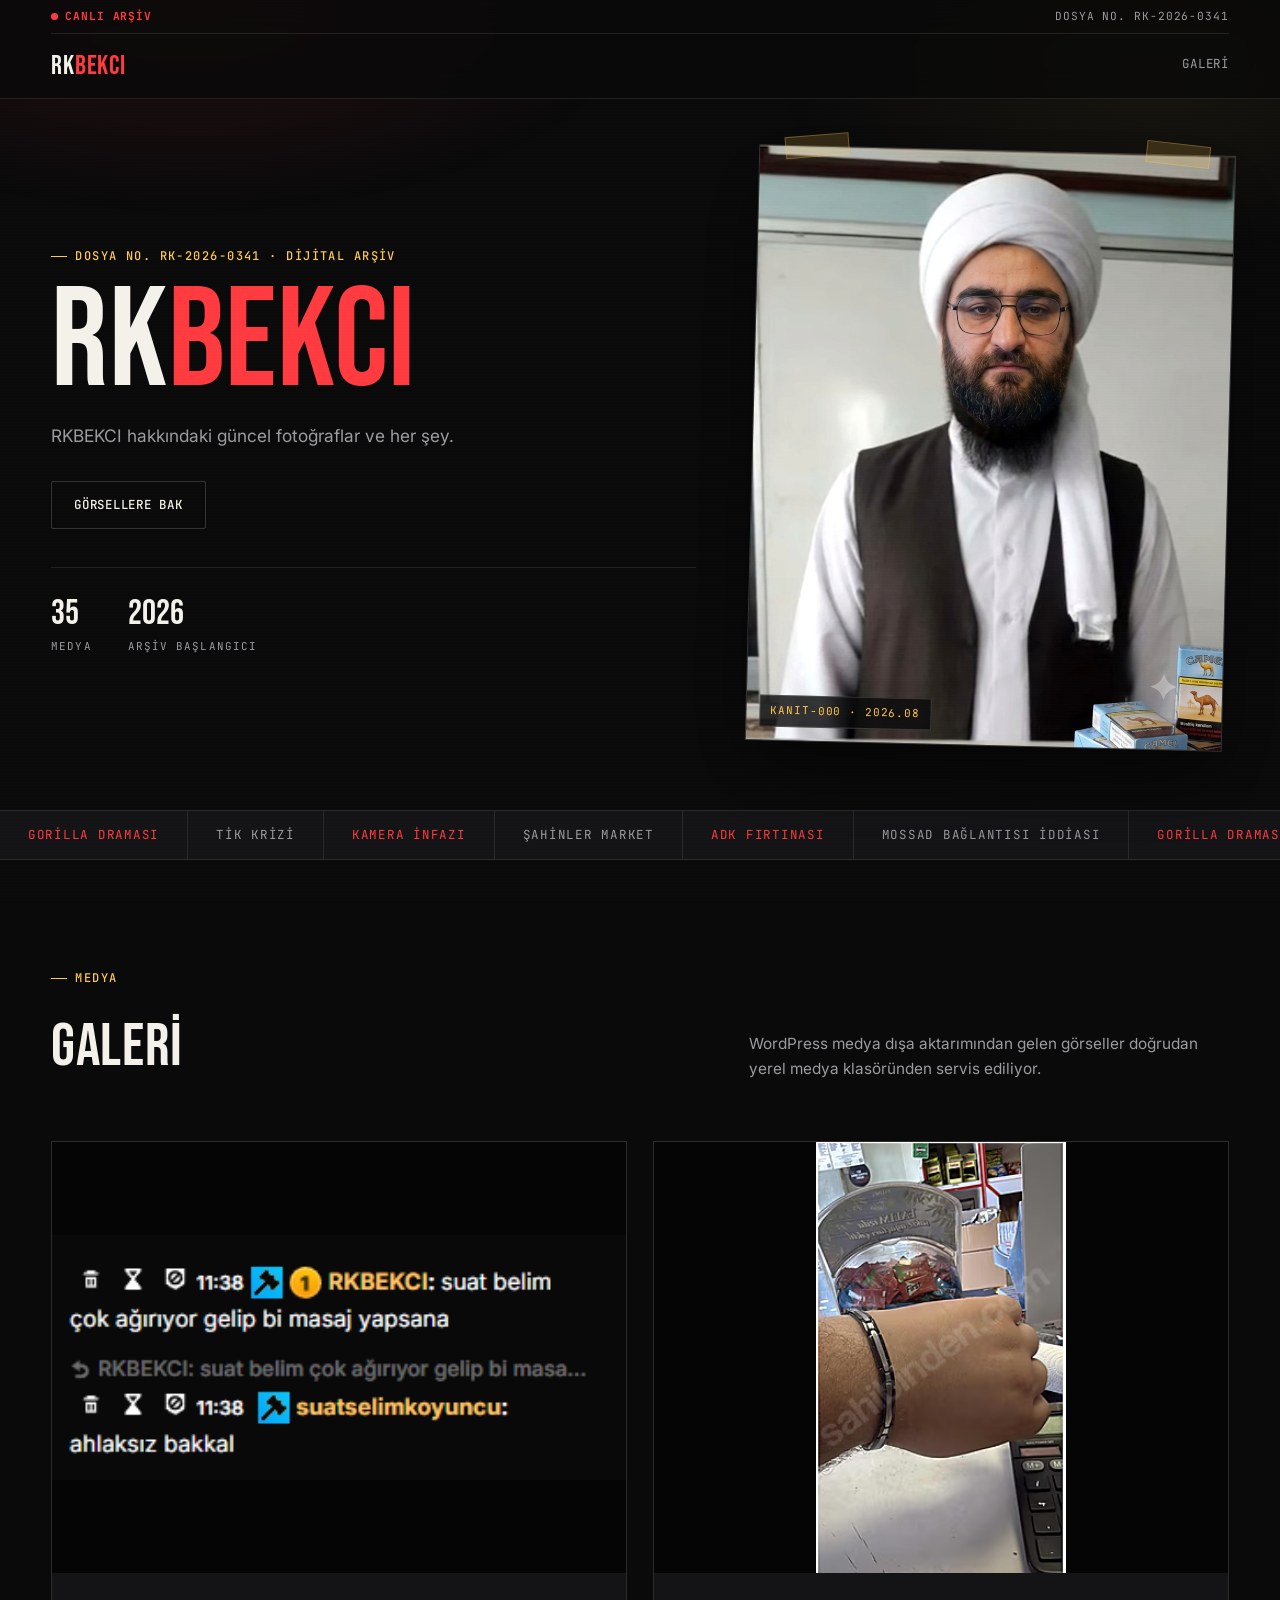
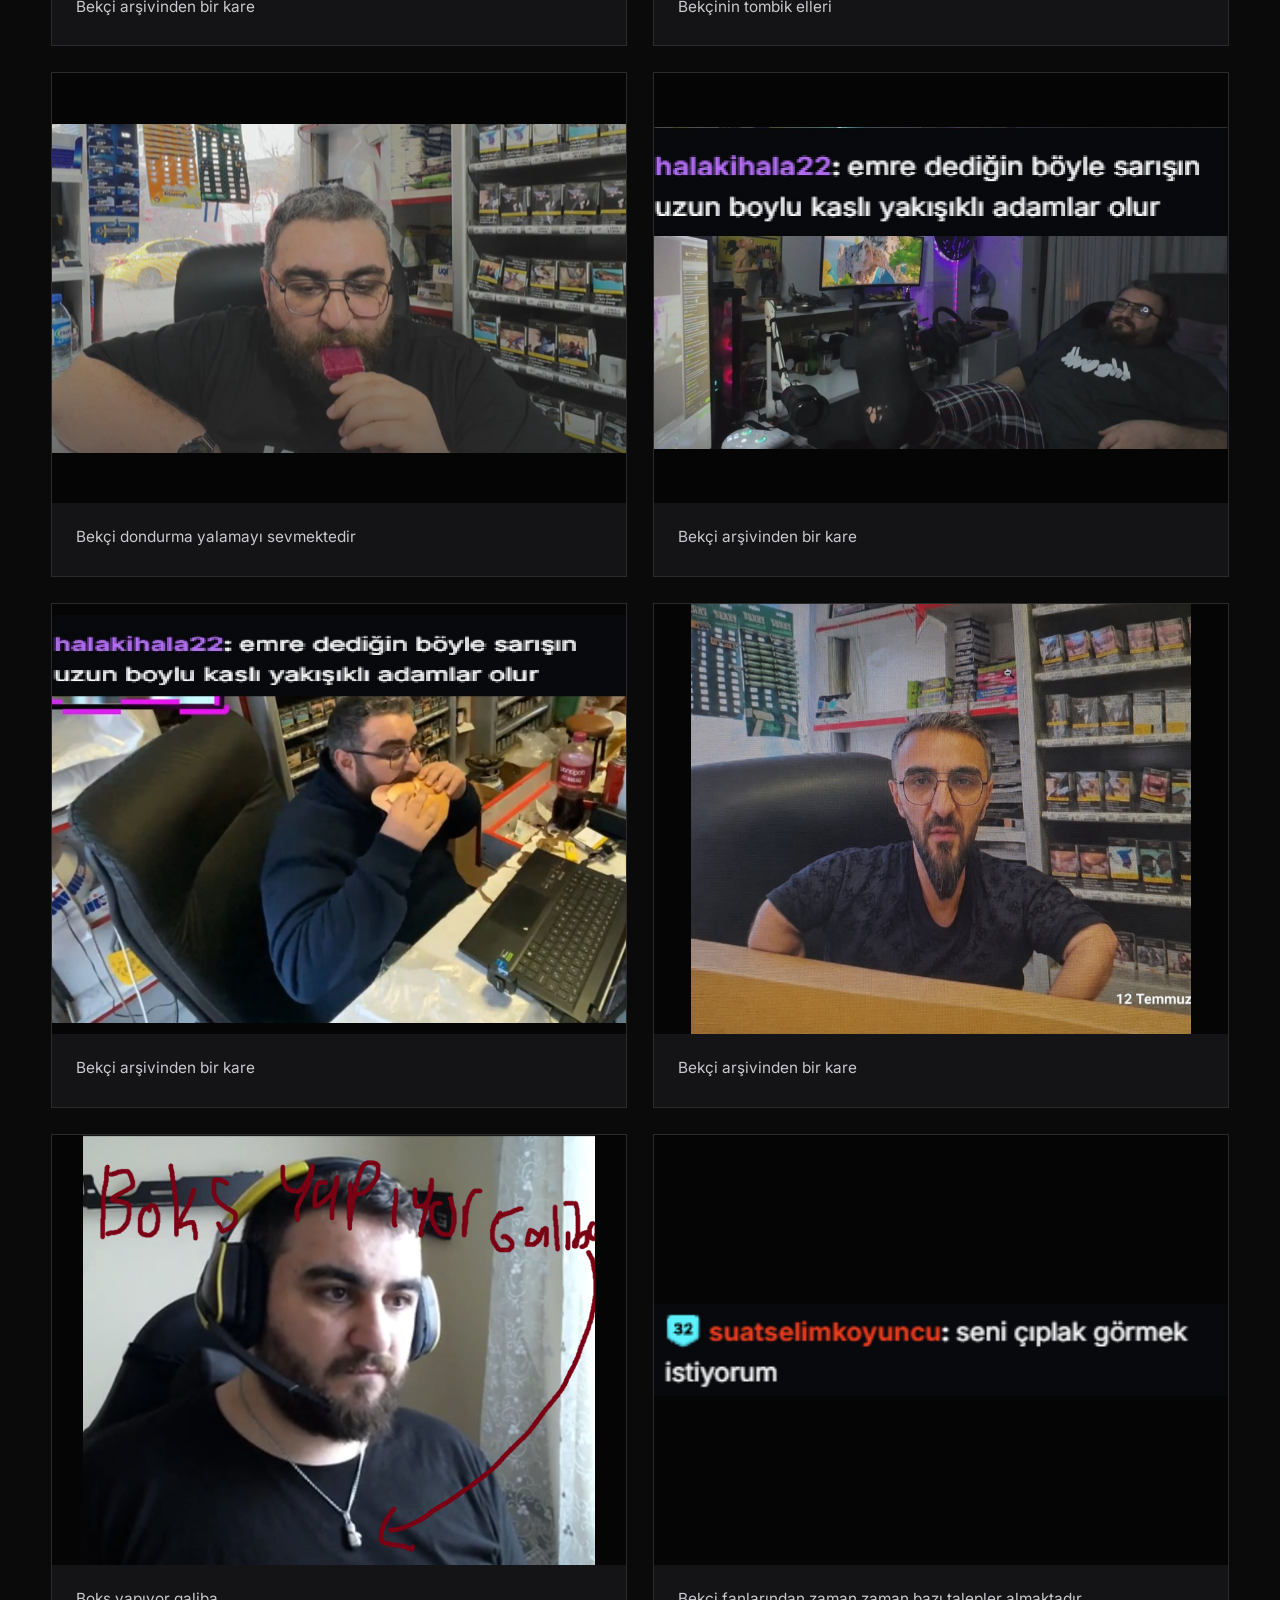
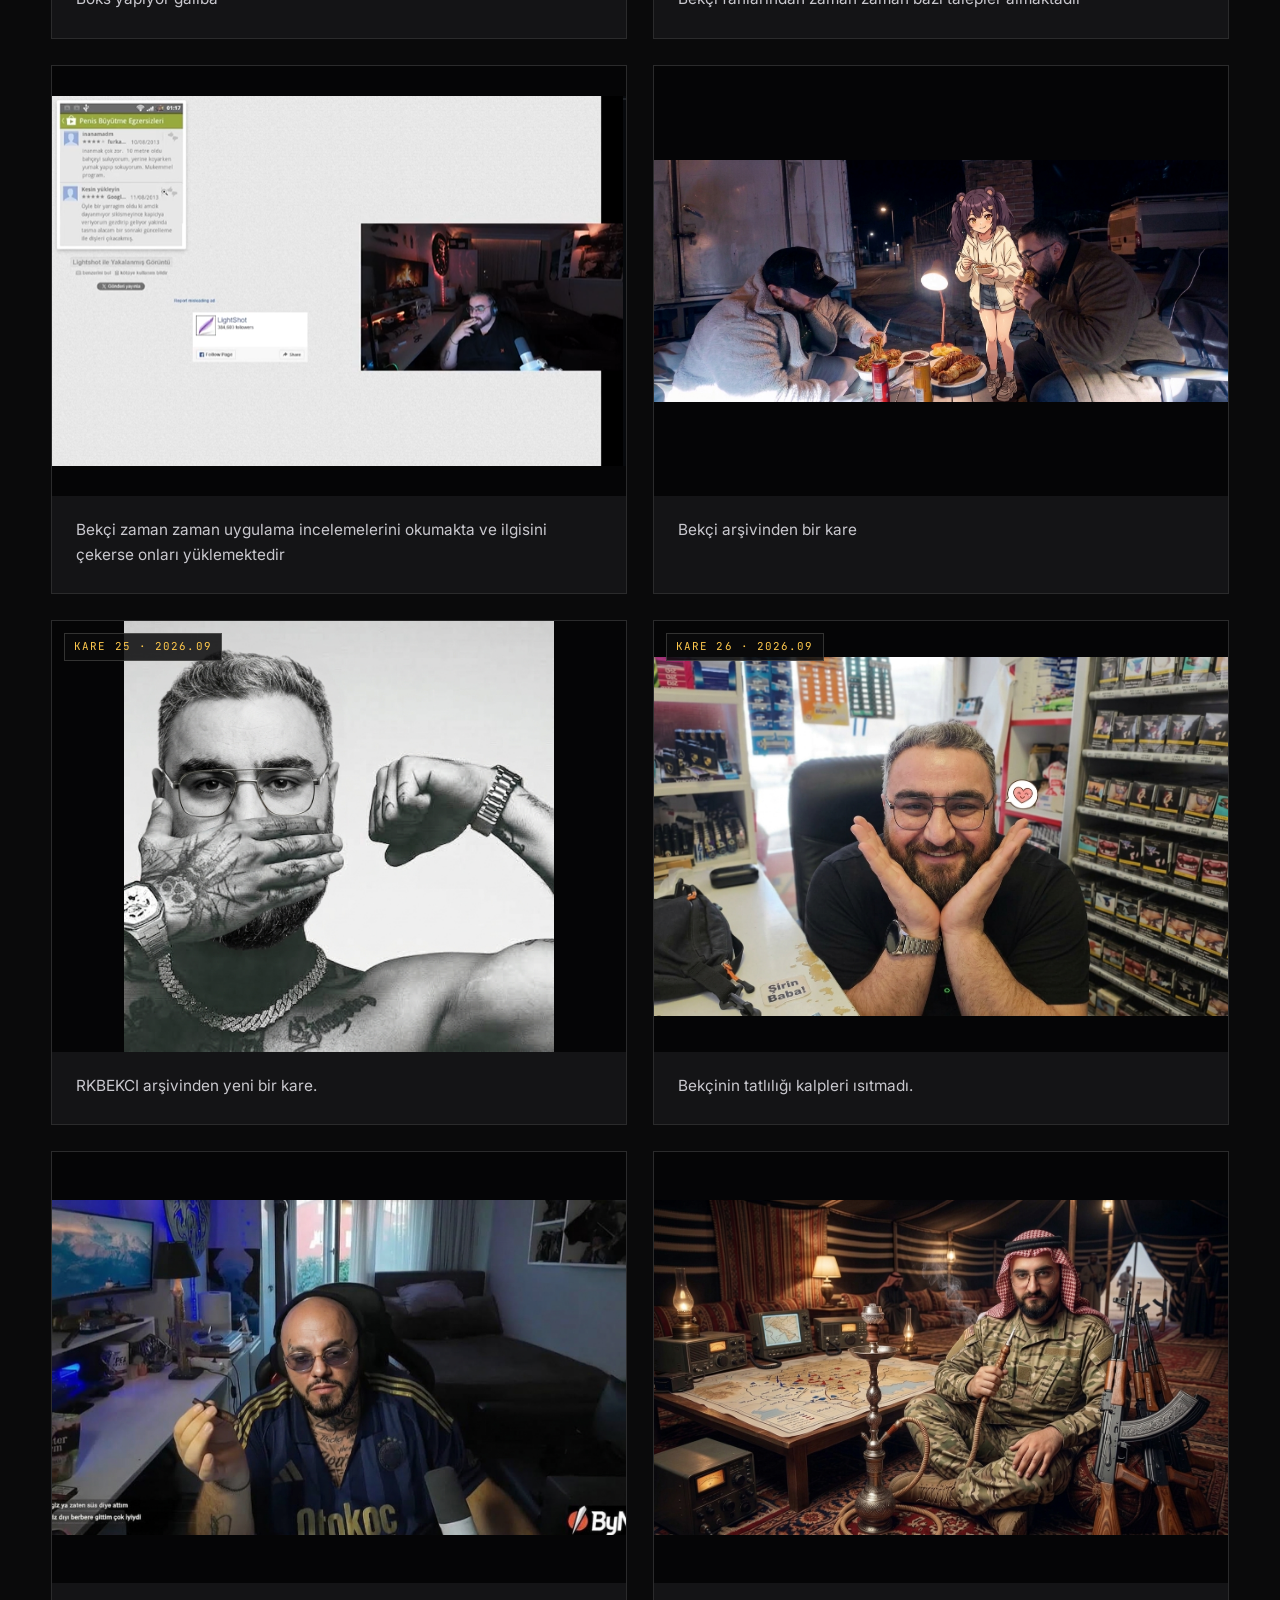
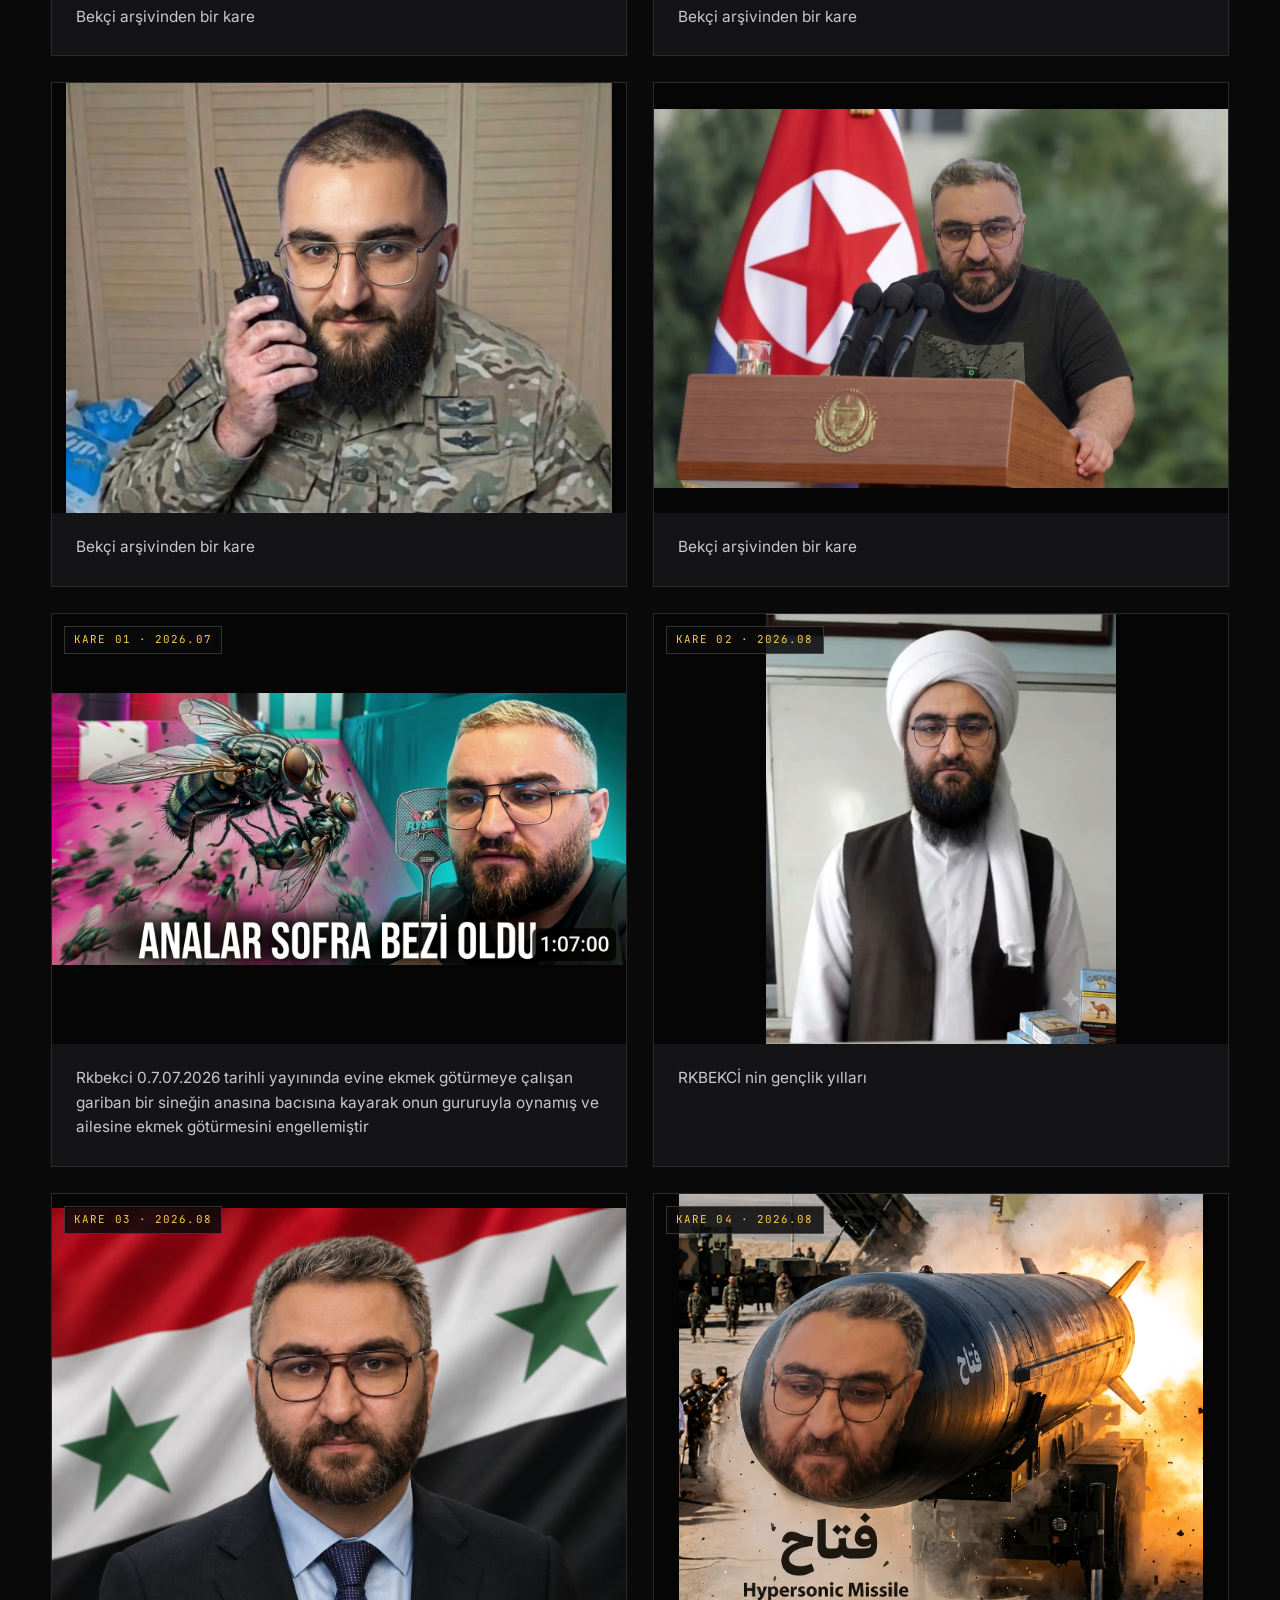
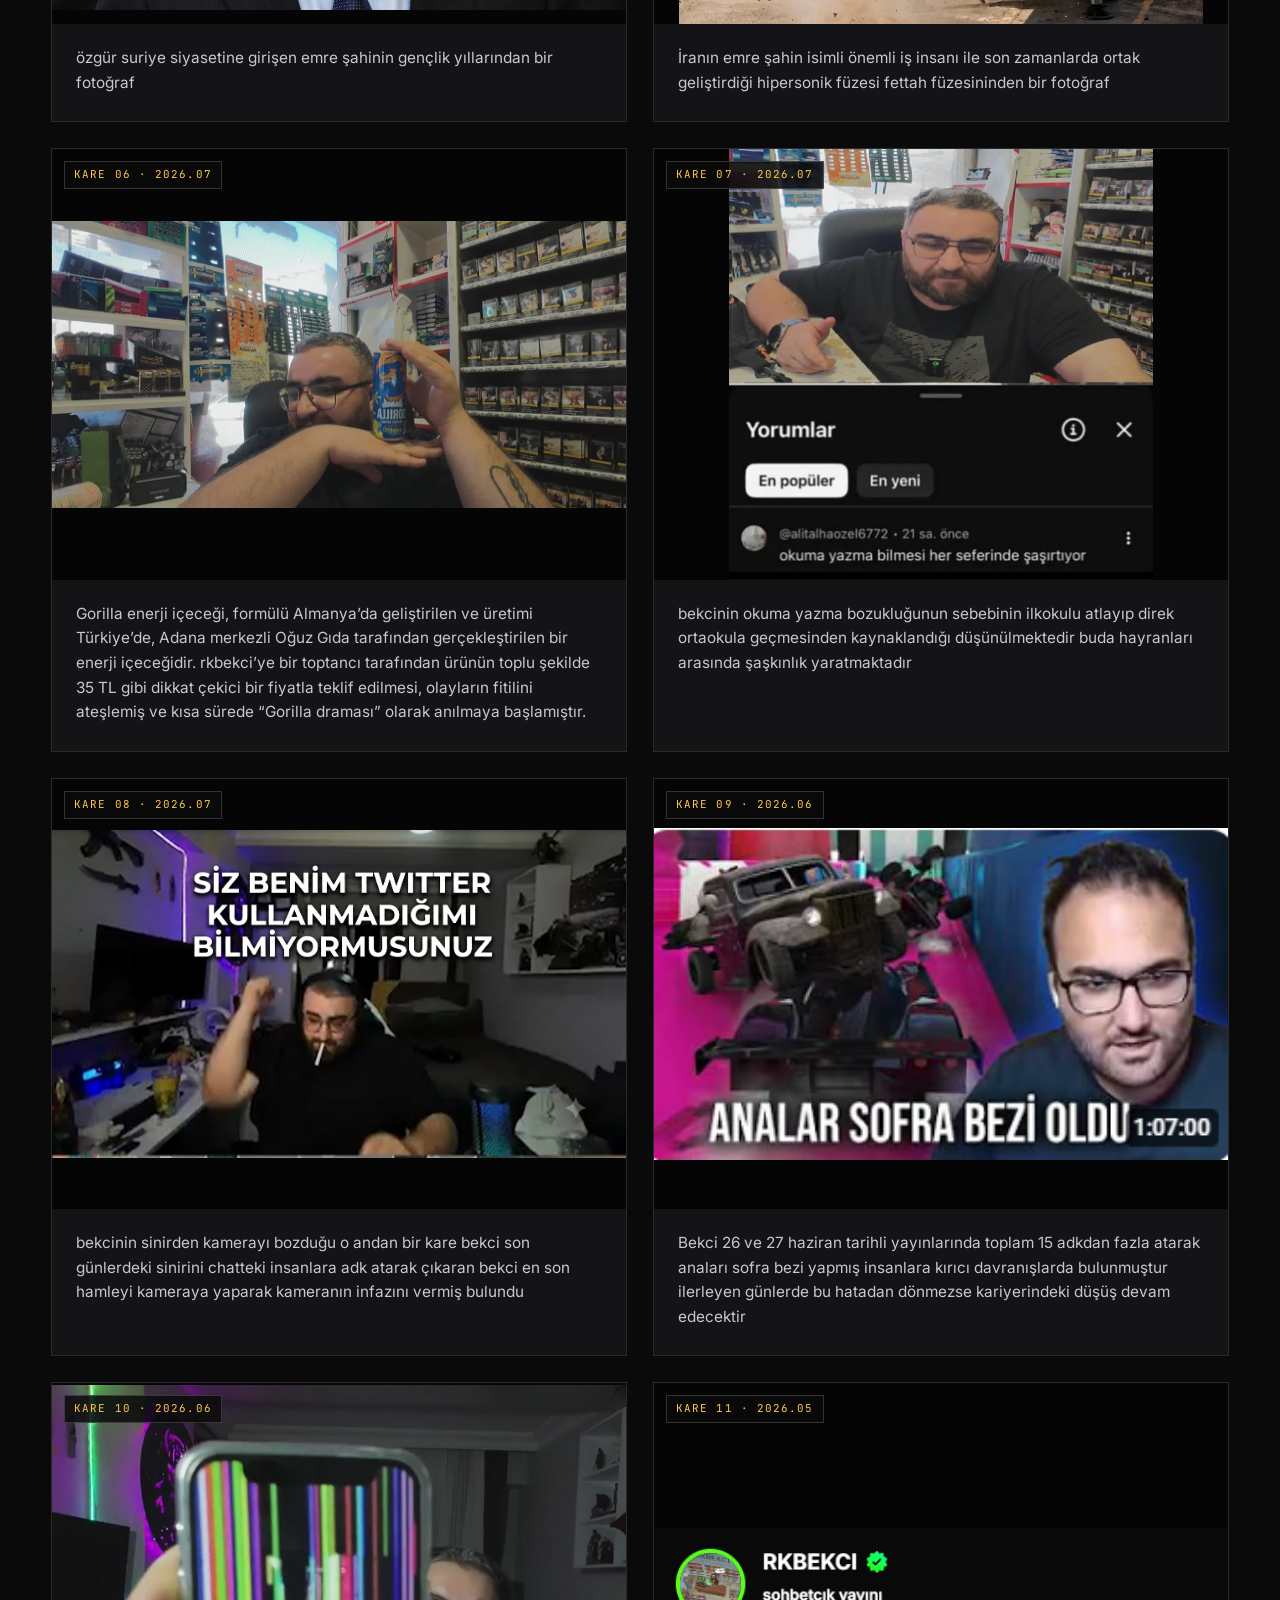
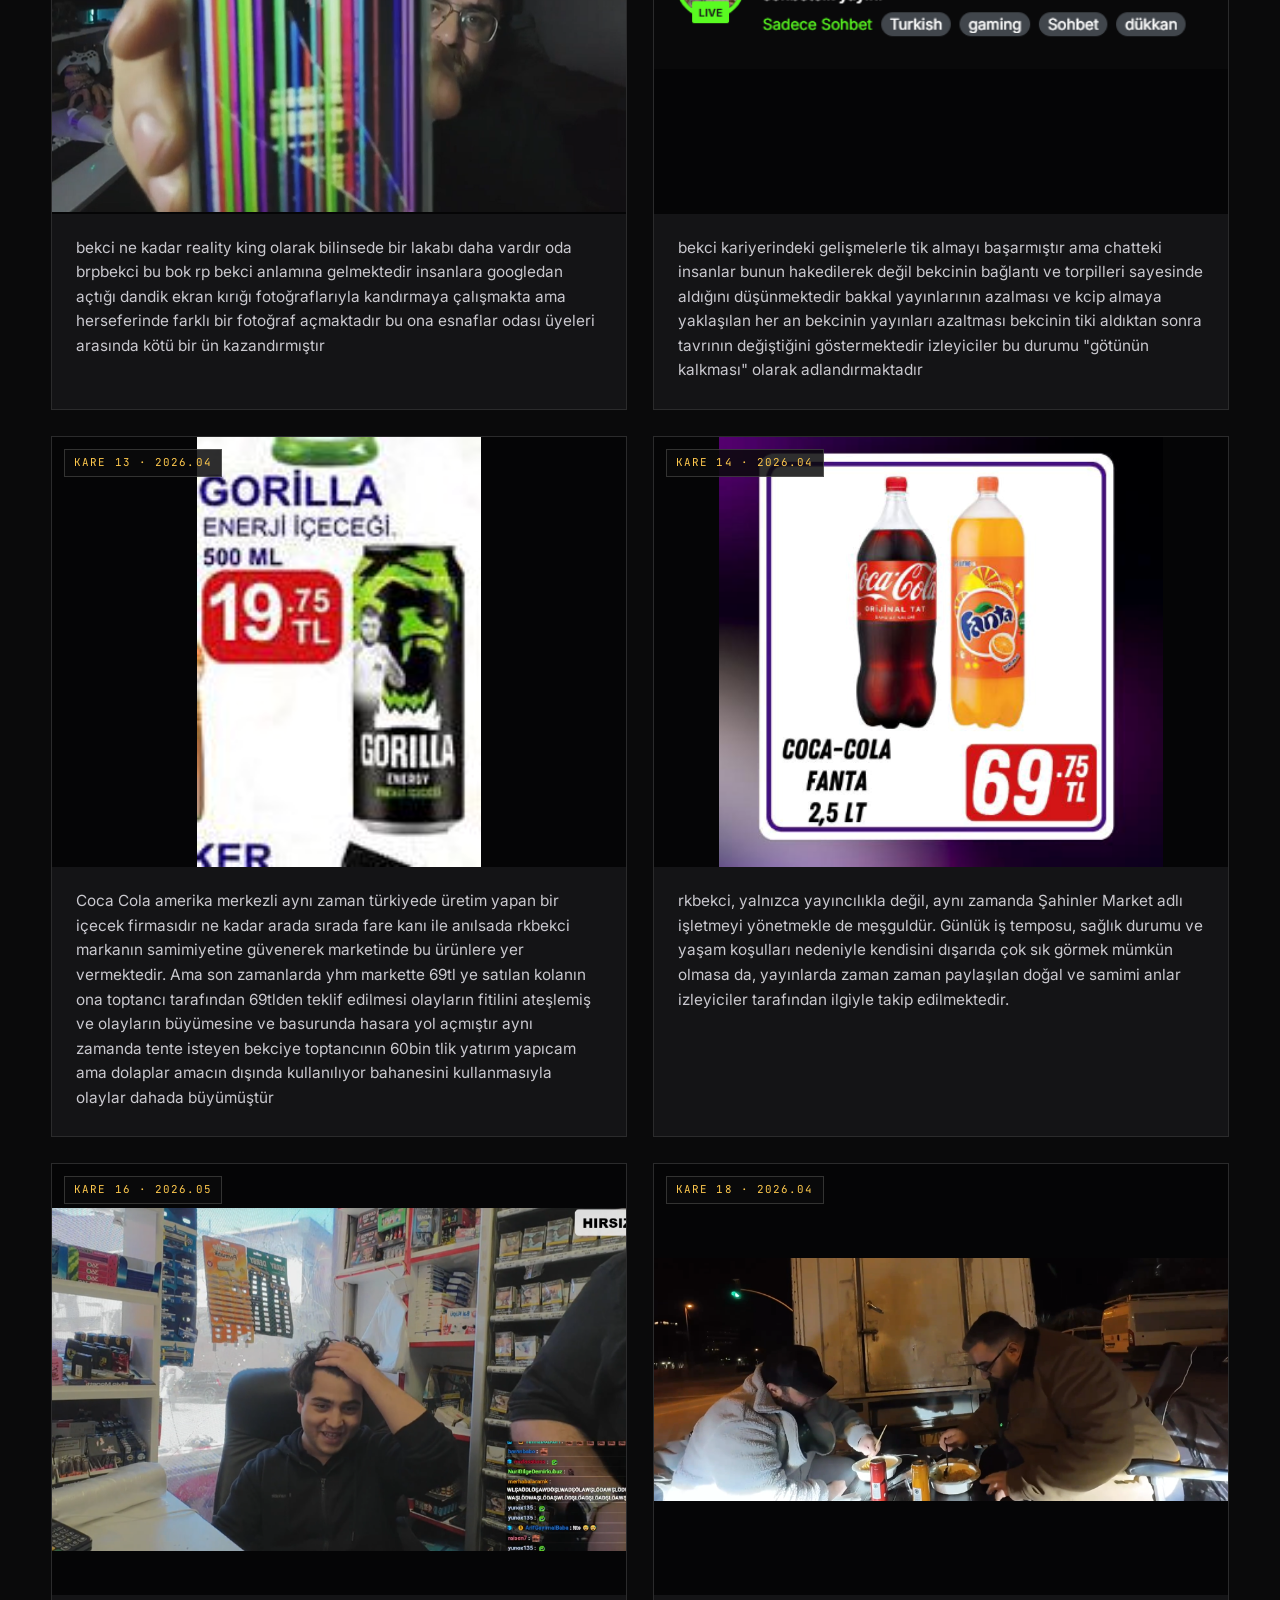
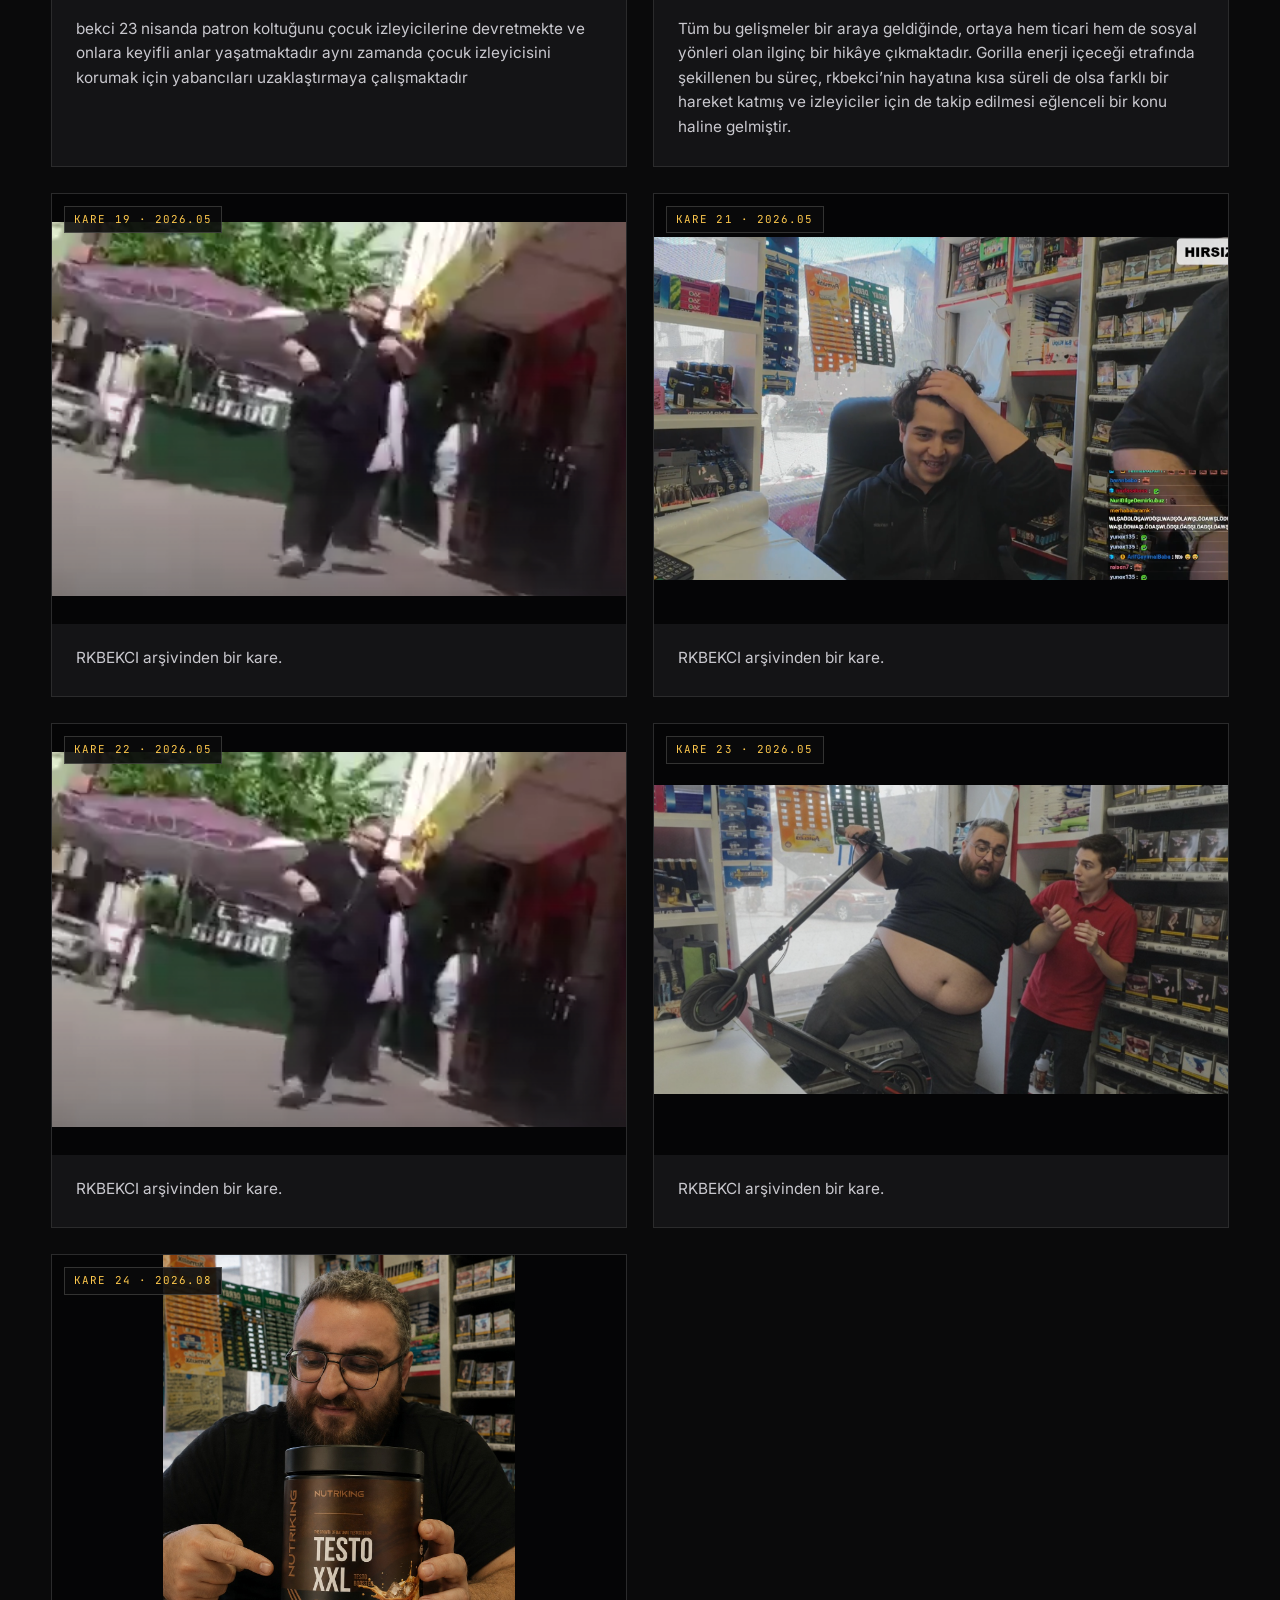
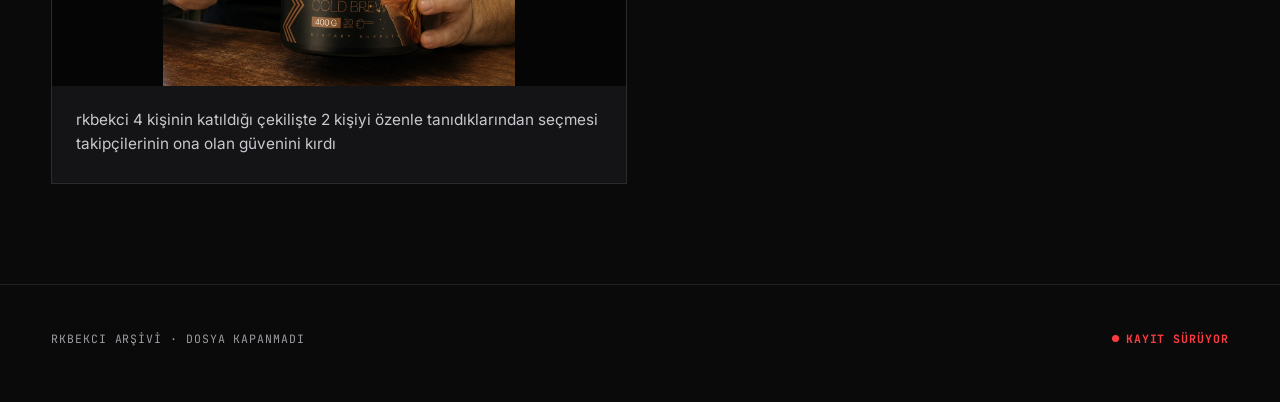
==== commit edaa99da: "Add files via upload" ====
--- a/index.html
+++ b/index.html
@@ -1,9 +1,9 @@
 <!doctype html><html lang="tr"><head><meta charset="utf-8"><meta name="viewport" content="width=device-width,initial-scale=1"><meta name="description" content="RKBEKCI arşivi — haberler, görseller ve yayıncılık hikâyeleri."><title>RKBEKCI — Arşiv</title><link rel="preconnect" href="https://fonts.googleapis.com"><link rel="preconnect" href="https://fonts.gstatic.com" crossorigin><link href="https://fonts.googleapis.com/css2?family=Bebas+Neue&family=JetBrains+Mono:wght@400;500;700&family=Inter:wght@400;500;600;700;800&display=swap" rel="stylesheet"><link rel="stylesheet" href="style.css"></head><body>
 <header><div class="statusbar wrap"><span class="rec"><i></i>CANLI ARŞİV</span><span class="statusbar-meta">DOSYA NO. RK-2026-0341</span></div><nav class="wrap"><a class="brand" href="#top">RK<span>BEKCI</span></a><div class="links"><a href="#galeri">Galeri</a></div></nav></header>
-<main id="top"><section class="hero"><div class="wrap hero-grid"><div class="reveal"><div class="eyebrow">Dosya No. RK-2026-0341 &middot; Dijital Arşiv</div><h1>RK<span>BEKCI</span></h1><p>RKBEKCI hakkındaki güncel fotoğraflar ve her şey.</p><div class="actions"><a class="btn" href="#galeri">Görsellere bak</a></div><div class="statrow"><div class="stat"><b>32</b><small>medya</small></div><div class="stat"><b>2026</b><small>arşiv başlangıcı</small></div></div></div><div class="hero-art"><span class="tape tape-l"></span><span class="tape tape-r"></span><img src="media/2026/08/gemini_generated_image_cyvkvecyvkvecyvk.png" alt="RKBEKCI arşiv görseli"><span class="photo-tag">KANIT-000 &middot; 2026.08</span></div></div><div class="marquee"><div class="marquee-track"><span>GORİLLA DRAMASI</span><span>TİK KRİZİ</span><span>KAMERA İNFAZI</span><span>ŞAHİNLER MARKET</span><span>ADK FIRTINASI</span><span>MOSSAD BAĞLANTISI İDDİASI</span><span>GORİLLA DRAMASI</span><span>TİK KRİZİ</span><span>KAMERA İNFAZI</span><span>ŞAHİNLER MARKET</span><span>ADK FIRTINASI</span><span>MOSSAD BAĞLANTISI İDDİASI</span></div></div></section>
+<main id="top"><section class="hero"><div class="wrap hero-grid"><div class="reveal"><div class="eyebrow">Dosya No. RK-2026-0341 &middot; Dijital Arşiv</div><h1>RK<span>BEKCI</span></h1><p>RKBEKCI hakkındaki güncel fotoğraflar ve her şey.</p><div class="actions"><a class="btn" href="#galeri">Görsellere bak</a></div><div class="statrow"><div class="stat"><b>35</b><small>medya</small></div><div class="stat"><b>2026</b><small>arşiv başlangıcı</small></div></div></div><div class="hero-art"><span class="tape tape-l"></span><span class="tape tape-r"></span><img src="media/2026/08/gemini_generated_image_cyvkvecyvkvecyvk.png" alt="RKBEKCI arşiv görseli"><span class="photo-tag">KANIT-000 &middot; 2026.08</span></div></div><div class="marquee"><div class="marquee-track"><span>GORİLLA DRAMASI</span><span>TİK KRİZİ</span><span>KAMERA İNFAZI</span><span>ŞAHİNLER MARKET</span><span>ADK FIRTINASI</span><span>MOSSAD BAĞLANTISI İDDİASI</span><span>GORİLLA DRAMASI</span><span>TİK KRİZİ</span><span>KAMERA İNFAZI</span><span>ŞAHİNLER MARKET</span><span>ADK FIRTINASI</span><span>MOSSAD BAĞLANTISI İDDİASI</span></div></div></section>
 
 
-<section id="galeri"><div class="wrap"><div class="section-head"><div><div class="eyebrow">Medya</div><h2>Galeri</h2></div><p>WordPress medya dışa aktarımından gelen görseller doğrudan yerel medya klasöründen servis ediliyor.</p></div><div class="gallery"><article class="card"><div class="media"><img loading="lazy" src="media/2026/09/emre-kasli-olur.jpg" alt="Yayın sohbetinden bir mesaj altında koltukta uzanan kişi"></div><div class="card-body"><p>Bekçi arşivinden bir kare</p></div></article><article class="card"><div class="media"><img loading="lazy" src="media/2026/09/ekmag.jpg" alt="Büfede sohbet mesajı altında ekmek yiyen kişi"></div><div class="card-body"><p>Bekçi arşivinden bir kare</p></div></article><article class="card"><div class="media"><img loading="lazy" src="media/2026/09/ekran-goruntusu-2026-11-17-230721.png" alt="Büfe tezgâhı başında oturan kişi"></div><div class="card-body"><p>Bekçi arşivinden bir kare</p></div></article><article class="card"><div class="media"><img loading="lazy" src="media/2026/09/ekran-goruntusu-2026-10-10-152418.png" alt="Kulaklık takmış, kolye takan kişi, üzerinde "Boks yapıyor galiba" el yazısı notu"></div><div class="card-body"><p>Boks yapıyor galiba</p></div></article><article class="card"><div class="media"><img loading="lazy" src="media/2026/09/ekran-goruntusu-2026-10-07-215118.png" alt="Bir izleyicinin sohbet ekranında yazdığı mesajın ekran görüntüsü"></div><div class="card-body"><p>Bekçi fanlarından zaman zaman bazı talepler almaktadır</p></div></article><article class="card"><div class="media"><img loading="lazy" src="media/2026/09/ekran-goruntusu-2026-10-03-202638.png" alt="Telefon uygulama yorumlarının ekran görüntüsü ve yayın köşesi"></div><div class="card-body"><p>Bekçi zaman zaman uygulama incelemelerini okumakta ve ilgisini çekerse onları yüklemektedir</p></div></article><article class="card"><div class="media"><img loading="lazy" src="media/2026/09/gemini_generated_image_g0sexlg0sexlg0se.jpg" alt="Gece sokakta masa başında yemek yiyen iki kişi ve yanlarında bir anime karakteri"></div><div class="card-body"><p>Bekçi arşivinden bir kare</p></div></article><article class="card"><div class="media"><img loading="lazy" src="media/2026/09/gemini_generated_image_pqs9xwpqs9xwpqs9.jpg" alt="RKBEKCI arşivinden yeni bir kare"><span class="tag media-tag">KARE 25 · 2026.09</span></div><div class="card-body"><p>RKBEKCI arşivinden yeni bir kare.</p></div></article><article class="card"><div class="media"><img loading="lazy" src="media/2026/09/bekcinin-tatliligi-kalpleri-isitmadi.jpg" alt="Bekçinin tatlılığı kalpleri ısıtmadı"><span class="tag media-tag">KARE 26 &middot; 2026.09</span></div><div class="card-body"><p>Bekçinin tatlılığı kalpleri ısıtmadı.</p></div></article><article class="card"><div class="media"><img loading="lazy" src="media/2026/09/gemini_generated_image_875it2875it2875i.jpg" alt="Yayıncı odasında oturan kişi, elinde puro"></div><div class="card-body"><p>Bekçi arşivinden bir kare</p></div></article><article class="card"><div class="media"><img loading="lazy" src="media/2026/09/gemini_generated_image_ihr4alihr4alihr4.jpg" alt="Çadırda harita masası ve nargile başında kamuflajlı kişi"></div><div class="card-body"><p>Bekçi arşivinden bir kare</p></div></article><article class="card"><div class="media"><img loading="lazy" src="media/2026/09/gemini_generated_image_4wtmi44wtmi44wtm.jpg" alt="Telsizle konuşan üniformalı kişi"></div><div class="card-body"><p>Bekçi arşivinden bir kare</p></div></article><article class="card"><div class="media"><img loading="lazy" src="media/2026/09/gemini_generated_image_6js1hj6js1hj6js1.jpg" alt="Kürsü ve bayrak önünde konuşma yapan kişi"></div><div class="card-body"><p>Bekçi arşivinden bir kare</p></div></article><article class="card"><div class="media"><img loading="lazy" src="media/2026/07/gemini_generated_image_rbcocnrbcocnrbco.jpg" alt="Rkbekci 0.7.07.2026 tarihli yayınında evine ekmek götürmeye çalışan gariban bir sineğin anasına bacısına kayarak onun gu"><span class="tag media-tag">KARE 01 &middot; 2026.07</span></div><div class="card-body"><p>Rkbekci 0.7.07.2026 tarihli yayınında evine ekmek götürmeye çalışan gariban bir sineğin anasına bacısına kayarak onun gururuyla oynamış ve ailesine ekmek götürmesini engellemiştir</p></div></article><article class="card"><div class="media"><img loading="lazy" src="media/2026/08/gemini_generated_image_cyvkvecyvkvecyvk.png" alt="RKBEKCİ nin gençlik yılları"><span class="tag media-tag">KARE 02 &middot; 2026.08</span></div><div class="card-body"><p>RKBEKCİ nin gençlik yılları</p></div></article><article class="card"><div class="media"><img loading="lazy" src="media/2026/08/chatgpt-image-10-agu-2026-19_55_14.png" alt="özgür suriye siyasetine girişen emre şahinin gençlik yıllarından bir fotoğraf"><span class="tag media-tag">KARE 03 &middot; 2026.08</span></div><div class="card-body"><p>özgür suriye siyasetine girişen emre şahinin gençlik yıllarından bir fotoğraf</p></div></article><article class="card"><div class="media"><img loading="lazy" src="media/2026/08/chatgpt-image-10-agu-2026-19_52_59-1.png" alt="İranın emre şahin isimli önemli iş insanı ile son zamanlarda ortak geliştirdiği  hipersonik füzesi fettah füzesininden b"><span class="tag media-tag">KARE 04 &middot; 2026.08</span></div><div class="card-body"><p>İranın emre şahin isimli önemli iş insanı ile son zamanlarda ortak geliştirdiği  hipersonik füzesi fettah füzesininden bir fotoğraf</p></div></article><article class="card"><div class="media"><img loading="lazy" src="media/2026/07/ekran-goruntusu-2026-07-07-181808.png" alt="Gorilla enerji içeceği toptancı teklifiyle gündeme gelen an"><span class="tag media-tag">KARE 06 &middot; 2026.07</span></div><div class="card-body"><p>Gorilla enerji içeceği, formülü Almanya’da geliştirilen ve üretimi Türkiye’de, Adana merkezli Oğuz Gıda tarafından gerçekleştirilen bir enerji içeceğidir. rkbekci’ye bir toptancı tarafından ürünün toplu şekilde 35 TL gibi dikkat çekici bir fiyatla teklif edilmesi, olayların fitilini ateşlemiş ve kısa sürede “Gorilla draması” olarak anılmaya başlamıştır.</p></div></article><article class="card"><div class="media"><img loading="lazy" src="media/2026/07/rbekci.png" alt="bekcinin okuma yazma bozukluğunun sebebinin ilkokulu atlayıp direk ortaokula geçmesinden kaynaklandığı düşünülmektedir b"><span class="tag media-tag">KARE 07 &middot; 2026.07</span></div><div class="card-body"><p>bekcinin okuma yazma bozukluğunun sebebinin ilkokulu atlayıp direk ortaokula geçmesinden kaynaklandığı düşünülmektedir buda hayranları arasında şaşkınlık yaratmaktadır</p></div></article><article class="card"><div class="media"><img loading="lazy" src="media/2026/07/gemini_generated_image_6f6fcp6f6fcp6f6f.png" alt="bekcinin sinirden kamerayı bozduğu o andan bir kare bekci son günlerdeki sinirini chatteki insanlara adk atarak çıkaran "><span class="tag media-tag">KARE 08 &middot; 2026.07</span></div><div class="card-body"><p>bekcinin sinirden kamerayı bozduğu o andan bir kare bekci son günlerdeki sinirini chatteki insanlara adk atarak çıkaran bekci en son hamleyi kameraya yaparak kameranın infazını vermiş bulundu</p></div></article><article class="card"><div class="media"><img loading="lazy" src="media/2026/06/ekran-goruntusu-2026-05-17-132645.png" alt="Bekci 26 ve 27 haziran tarihli yayınlarında toplam 15 adkdan fazla atarak anaları sofra bezi yapmış insanlara kırıcı dav"><span class="tag media-tag">KARE 09 &middot; 2026.06</span></div><div class="card-body"><p>Bekci 26 ve 27 haziran tarihli yayınlarında toplam 15 adkdan fazla atarak anaları sofra bezi yapmış insanlara kırıcı davranışlarda bulunmuştur ilerleyen günlerde bu hatadan dönmezse kariyerindeki düşüş devam edecektir</p></div></article><article class="card"><div class="media"><img loading="lazy" src="media/2026/06/ekran-goruntusu-2026-06-08-215226-1.png" alt="bekci ne kadar reality king olarak bilinsede bir lakabı daha vardır oda brpbekci bu bok rp bekci anlamına gelmektedir in"><span class="tag media-tag">KARE 10 &middot; 2026.06</span></div><div class="card-body"><p>bekci ne kadar reality king olarak bilinsede bir lakabı daha vardır oda brpbekci bu bok rp bekci anlamına gelmektedir insanlara googledan açtığı dandik ekran kırığı fotoğraflarıyla kandırmaya çalışmakta ama herseferinde farklı bir fotoğraf açmaktadır bu ona esnaflar odası üyeleri arasında kötü bir ün kazandırmıştır</p></div></article><article class="card"><div class="media"><img loading="lazy" src="media/2026/05/ekran-goruntusu-2026-05-25-181703.png" alt="bekci kariyerindeki gelişmelerle tik almayı başarmıştır ama chatteki insanlar bunun hakedilerek değil bekcinin bağlantı "><span class="tag media-tag">KARE 11 &middot; 2026.05</span></div><div class="card-body"><p>bekci kariyerindeki gelişmelerle tik almayı başarmıştır ama chatteki insanlar bunun hakedilerek değil bekcinin bağlantı ve torpilleri sayesinde aldığını düşünmektedir bakkal yayınlarının azalması ve kcip almaya yaklaşılan her an bekcinin yayınları azaltması bekcinin tiki aldıktan sonra tavrının değiştiğini göstermektedir izleyiciler bu durumu &quot;götünün kalkması&quot; olarak adlandırmaktadır</p></div></article><article class="card"><div class="media"><img loading="lazy" src="media/2026/04/whatsapp-image-2026-04-19-at-16.23.21-1.jpeg" alt="Coca Cola amerika merkezli aynı zaman türkiyede üretim yapan bir içecek firmasıdır ne kadar arada sırada fare kanı ile a"><span class="tag media-tag">KARE 13 &middot; 2026.04</span></div><div class="card-body"><p>Coca Cola amerika merkezli aynı zaman türkiyede üretim yapan bir içecek firmasıdır ne kadar arada sırada fare kanı ile anılsada rkbekci markanın samimiyetine güvenerek marketinde bu ürünlere yer vermektedir. Ama son zamanlarda yhm markette 69tl ye satılan kolanın ona toptancı tarafından 69tlden teklif edilmesi olayların fitilini ateşlemiş ve olayların büyümesine ve basurunda hasara yol açmıştır aynı zamanda tente isteyen bekciye toptancının 60bin tlik yatırım yapıcam ama dolaplar amacın dışında kullanılıyor bahanesini kullanmasıyla olaylar dahada büyümüştür</p></div></article><article class="card"><div class="media"><img loading="lazy" src="media/2026/04/evet-1.png" alt="rkbekci Şahinler Market işletmesi başında"><span class="tag media-tag">KARE 14 &middot; 2026.04</span></div><div class="card-body"><p>rkbekci, yalnızca yayıncılıkla değil, aynı zamanda Şahinler Market adlı işletmeyi yönetmekle de meşguldür. Günlük iş temposu, sağlık durumu ve yaşam koşulları nedeniyle kendisini dışarıda çok sık görmek mümkün olmasa da, yayınlarda zaman zaman paylaşılan doğal ve samimi anlar izleyiciler tarafından ilgiyle takip edilmektedir.</p></div></article><article class="card"><div class="media"><img loading="lazy" src="media/2026/05/ekran-goruntusu-2026-05-17-221239.png" alt="bekci 23 nisanda patron koltuğunu çocuk izleyicilerine devretmekte ve onlara keyifli anlar yaşatmaktadır aynı zamanda ço"><span class="tag media-tag">KARE 16 &middot; 2026.05</span></div><div class="card-body"><p>bekci 23 nisanda patron koltuğunu çocuk izleyicilerine devretmekte ve onlara keyifli anlar yaşatmaktadır aynı zamanda çocuk izleyicisini korumak için yabancıları uzaklaştırmaya çalışmaktadır</p></div></article><article class="card"><div class="media"><img loading="lazy" src="media/2026/04/samimi-1.png" alt="Gorilla draması sürecinin genel değerlendirmesi"><span class="tag media-tag">KARE 18 &middot; 2026.04</span></div><div class="card-body"><p>Tüm bu gelişmeler bir araya geldiğinde, ortaya hem ticari hem de sosyal yönleri olan ilginç bir hikâye çıkmaktadır. Gorilla enerji içeceği etrafında şekillenen bu süreç, rkbekci’nin hayatına kısa süreli de olsa farklı bir hareket katmış ve izleyiciler için de takip edilmesi eğlenceli bir konu haline gelmiştir.</p></div></article><article class="card"><div class="media"><img loading="lazy" src="media/2026/05/ekran-goruntusu-2026-05-17-220336-1.png" alt="RKBEKCI arşivinden bir kare."><span class="tag media-tag">KARE 19 &middot; 2026.05</span></div><div class="card-body"><p>RKBEKCI arşivinden bir kare.</p></div></article><article class="card"><div class="media"><img loading="lazy" src="media/2026/05/ekran-goruntusu-2026-05-17-221239-1.png" alt="RKBEKCI arşivinden bir kare."><span class="tag media-tag">KARE 21 &middot; 2026.05</span></div><div class="card-body"><p>RKBEKCI arşivinden bir kare.</p></div></article><article class="card"><div class="media"><img loading="lazy" src="media/2026/05/ekran-goruntusu-2026-05-17-220336.png" alt="RKBEKCI arşivinden bir kare."><span class="tag media-tag">KARE 22 &middot; 2026.05</span></div><div class="card-body"><p>RKBEKCI arşivinden bir kare.</p></div></article><article class="card"><div class="media"><img loading="lazy" src="media/2026/05/ekran-goruntusu-2026-05-29-142355.png" alt="RKBEKCI arşivinden bir kare."><span class="tag media-tag">KARE 23 &middot; 2026.05</span></div><div class="card-body"><p>RKBEKCI arşivinden bir kare.</p></div></article><article class="card"><div class="media"><img loading="eager" src="rkbekci-testo-xxl.jpg" alt="rkbekci 4 kişinin katıldığı çekilişte 2 kişiyi özenle tanıdıklarından seçmesi takipçilerinin ona olan güvenini kırdı"><span class="tag media-tag">KARE 24 · 2026.08</span></div><div class="card-body"><p>rkbekci 4 kişinin katıldığı çekilişte 2 kişiyi özenle tanıdıklarından seçmesi takipçilerinin ona olan güvenini kırdı</p></div></article></div></div></section>
+<section id="galeri"><div class="wrap"><div class="section-head"><div><div class="eyebrow">Medya</div><h2>Galeri</h2></div><p>WordPress medya dışa aktarımından gelen görseller doğrudan yerel medya klasöründen servis ediliyor.</p></div><div class="gallery"><article class="card"><div class="media"><img loading="lazy" src="media/2026/09/ahlakszbakkal.png" alt="Yayın sohbetinden bir mesajın ekran görüntüsü"></div><div class="card-body"><p>Bekçi arşivinden bir kare</p></div></article><article class="card"><div class="media"><img loading="lazy" src="media/2026/09/bekcinin-tombik-elleri.png" alt="Bileklik takılı bir el ve tezgâh"></div><div class="card-body"><p>Bekçinin tombik elleri</p></div></article><article class="card"><div class="media"><img loading="lazy" src="media/2026/09/ekran-goruntusu-2026-11-21-193556.png" alt="Büfede dondurma yalayan kişi"></div><div class="card-body"><p>Bekçi dondurma yalamayı sevmektedir</p></div></article><article class="card"><div class="media"><img loading="lazy" src="media/2026/09/emre-kasli-olur.jpg" alt="Yayın sohbetinden bir mesaj altında koltukta uzanan kişi"></div><div class="card-body"><p>Bekçi arşivinden bir kare</p></div></article><article class="card"><div class="media"><img loading="lazy" src="media/2026/09/ekmag.jpg" alt="Büfede sohbet mesajı altında ekmek yiyen kişi"></div><div class="card-body"><p>Bekçi arşivinden bir kare</p></div></article><article class="card"><div class="media"><img loading="lazy" src="media/2026/09/ekran-goruntusu-2026-11-17-230721.png" alt="Büfe tezgâhı başında oturan kişi"></div><div class="card-body"><p>Bekçi arşivinden bir kare</p></div></article><article class="card"><div class="media"><img loading="lazy" src="media/2026/09/ekran-goruntusu-2026-10-10-152418.png" alt="Kulaklık takmış, kolye takan kişi, üzerinde "Boks yapıyor galiba" el yazısı notu"></div><div class="card-body"><p>Boks yapıyor galiba</p></div></article><article class="card"><div class="media"><img loading="lazy" src="media/2026/09/ekran-goruntusu-2026-10-07-215118.png" alt="Bir izleyicinin sohbet ekranında yazdığı mesajın ekran görüntüsü"></div><div class="card-body"><p>Bekçi fanlarından zaman zaman bazı talepler almaktadır</p></div></article><article class="card"><div class="media"><img loading="lazy" src="media/2026/09/ekran-goruntusu-2026-10-03-202638.png" alt="Telefon uygulama yorumlarının ekran görüntüsü ve yayın köşesi"></div><div class="card-body"><p>Bekçi zaman zaman uygulama incelemelerini okumakta ve ilgisini çekerse onları yüklemektedir</p></div></article><article class="card"><div class="media"><img loading="lazy" src="media/2026/09/gemini_generated_image_g0sexlg0sexlg0se.jpg" alt="Gece sokakta masa başında yemek yiyen iki kişi ve yanlarında bir anime karakteri"></div><div class="card-body"><p>Bekçi arşivinden bir kare</p></div></article><article class="card"><div class="media"><img loading="lazy" src="media/2026/09/gemini_generated_image_pqs9xwpqs9xwpqs9.jpg" alt="RKBEKCI arşivinden yeni bir kare"><span class="tag media-tag">KARE 25 · 2026.09</span></div><div class="card-body"><p>RKBEKCI arşivinden yeni bir kare.</p></div></article><article class="card"><div class="media"><img loading="lazy" src="media/2026/09/bekcinin-tatliligi-kalpleri-isitmadi.jpg" alt="Bekçinin tatlılığı kalpleri ısıtmadı"><span class="tag media-tag">KARE 26 &middot; 2026.09</span></div><div class="card-body"><p>Bekçinin tatlılığı kalpleri ısıtmadı.</p></div></article><article class="card"><div class="media"><img loading="lazy" src="media/2026/09/gemini_generated_image_875it2875it2875i.jpg" alt="Yayıncı odasında oturan kişi, elinde puro"></div><div class="card-body"><p>Bekçi arşivinden bir kare</p></div></article><article class="card"><div class="media"><img loading="lazy" src="media/2026/09/gemini_generated_image_ihr4alihr4alihr4.jpg" alt="Çadırda harita masası ve nargile başında kamuflajlı kişi"></div><div class="card-body"><p>Bekçi arşivinden bir kare</p></div></article><article class="card"><div class="media"><img loading="lazy" src="media/2026/09/gemini_generated_image_4wtmi44wtmi44wtm.jpg" alt="Telsizle konuşan üniformalı kişi"></div><div class="card-body"><p>Bekçi arşivinden bir kare</p></div></article><article class="card"><div class="media"><img loading="lazy" src="media/2026/09/gemini_generated_image_6js1hj6js1hj6js1.jpg" alt="Kürsü ve bayrak önünde konuşma yapan kişi"></div><div class="card-body"><p>Bekçi arşivinden bir kare</p></div></article><article class="card"><div class="media"><img loading="lazy" src="media/2026/07/gemini_generated_image_rbcocnrbcocnrbco.jpg" alt="Rkbekci 0.7.07.2026 tarihli yayınında evine ekmek götürmeye çalışan gariban bir sineğin anasına bacısına kayarak onun gu"><span class="tag media-tag">KARE 01 &middot; 2026.07</span></div><div class="card-body"><p>Rkbekci 0.7.07.2026 tarihli yayınında evine ekmek götürmeye çalışan gariban bir sineğin anasına bacısına kayarak onun gururuyla oynamış ve ailesine ekmek götürmesini engellemiştir</p></div></article><article class="card"><div class="media"><img loading="lazy" src="media/2026/08/gemini_generated_image_cyvkvecyvkvecyvk.png" alt="RKBEKCİ nin gençlik yılları"><span class="tag media-tag">KARE 02 &middot; 2026.08</span></div><div class="card-body"><p>RKBEKCİ nin gençlik yılları</p></div></article><article class="card"><div class="media"><img loading="lazy" src="media/2026/08/chatgpt-image-10-agu-2026-19_55_14.png" alt="özgür suriye siyasetine girişen emre şahinin gençlik yıllarından bir fotoğraf"><span class="tag media-tag">KARE 03 &middot; 2026.08</span></div><div class="card-body"><p>özgür suriye siyasetine girişen emre şahinin gençlik yıllarından bir fotoğraf</p></div></article><article class="card"><div class="media"><img loading="lazy" src="media/2026/08/chatgpt-image-10-agu-2026-19_52_59-1.png" alt="İranın emre şahin isimli önemli iş insanı ile son zamanlarda ortak geliştirdiği  hipersonik füzesi fettah füzesininden b"><span class="tag media-tag">KARE 04 &middot; 2026.08</span></div><div class="card-body"><p>İranın emre şahin isimli önemli iş insanı ile son zamanlarda ortak geliştirdiği  hipersonik füzesi fettah füzesininden bir fotoğraf</p></div></article><article class="card"><div class="media"><img loading="lazy" src="media/2026/07/ekran-goruntusu-2026-07-07-181808.png" alt="Gorilla enerji içeceği toptancı teklifiyle gündeme gelen an"><span class="tag media-tag">KARE 06 &middot; 2026.07</span></div><div class="card-body"><p>Gorilla enerji içeceği, formülü Almanya’da geliştirilen ve üretimi Türkiye’de, Adana merkezli Oğuz Gıda tarafından gerçekleştirilen bir enerji içeceğidir. rkbekci’ye bir toptancı tarafından ürünün toplu şekilde 35 TL gibi dikkat çekici bir fiyatla teklif edilmesi, olayların fitilini ateşlemiş ve kısa sürede “Gorilla draması” olarak anılmaya başlamıştır.</p></div></article><article class="card"><div class="media"><img loading="lazy" src="media/2026/07/rbekci.png" alt="bekcinin okuma yazma bozukluğunun sebebinin ilkokulu atlayıp direk ortaokula geçmesinden kaynaklandığı düşünülmektedir b"><span class="tag media-tag">KARE 07 &middot; 2026.07</span></div><div class="card-body"><p>bekcinin okuma yazma bozukluğunun sebebinin ilkokulu atlayıp direk ortaokula geçmesinden kaynaklandığı düşünülmektedir buda hayranları arasında şaşkınlık yaratmaktadır</p></div></article><article class="card"><div class="media"><img loading="lazy" src="media/2026/07/gemini_generated_image_6f6fcp6f6fcp6f6f.png" alt="bekcinin sinirden kamerayı bozduğu o andan bir kare bekci son günlerdeki sinirini chatteki insanlara adk atarak çıkaran "><span class="tag media-tag">KARE 08 &middot; 2026.07</span></div><div class="card-body"><p>bekcinin sinirden kamerayı bozduğu o andan bir kare bekci son günlerdeki sinirini chatteki insanlara adk atarak çıkaran bekci en son hamleyi kameraya yaparak kameranın infazını vermiş bulundu</p></div></article><article class="card"><div class="media"><img loading="lazy" src="media/2026/06/ekran-goruntusu-2026-05-17-132645.png" alt="Bekci 26 ve 27 haziran tarihli yayınlarında toplam 15 adkdan fazla atarak anaları sofra bezi yapmış insanlara kırıcı dav"><span class="tag media-tag">KARE 09 &middot; 2026.06</span></div><div class="card-body"><p>Bekci 26 ve 27 haziran tarihli yayınlarında toplam 15 adkdan fazla atarak anaları sofra bezi yapmış insanlara kırıcı davranışlarda bulunmuştur ilerleyen günlerde bu hatadan dönmezse kariyerindeki düşüş devam edecektir</p></div></article><article class="card"><div class="media"><img loading="lazy" src="media/2026/06/ekran-goruntusu-2026-06-08-215226-1.png" alt="bekci ne kadar reality king olarak bilinsede bir lakabı daha vardır oda brpbekci bu bok rp bekci anlamına gelmektedir in"><span class="tag media-tag">KARE 10 &middot; 2026.06</span></div><div class="card-body"><p>bekci ne kadar reality king olarak bilinsede bir lakabı daha vardır oda brpbekci bu bok rp bekci anlamına gelmektedir insanlara googledan açtığı dandik ekran kırığı fotoğraflarıyla kandırmaya çalışmakta ama herseferinde farklı bir fotoğraf açmaktadır bu ona esnaflar odası üyeleri arasında kötü bir ün kazandırmıştır</p></div></article><article class="card"><div class="media"><img loading="lazy" src="media/2026/05/ekran-goruntusu-2026-05-25-181703.png" alt="bekci kariyerindeki gelişmelerle tik almayı başarmıştır ama chatteki insanlar bunun hakedilerek değil bekcinin bağlantı "><span class="tag media-tag">KARE 11 &middot; 2026.05</span></div><div class="card-body"><p>bekci kariyerindeki gelişmelerle tik almayı başarmıştır ama chatteki insanlar bunun hakedilerek değil bekcinin bağlantı ve torpilleri sayesinde aldığını düşünmektedir bakkal yayınlarının azalması ve kcip almaya yaklaşılan her an bekcinin yayınları azaltması bekcinin tiki aldıktan sonra tavrının değiştiğini göstermektedir izleyiciler bu durumu &quot;götünün kalkması&quot; olarak adlandırmaktadır</p></div></article><article class="card"><div class="media"><img loading="lazy" src="media/2026/04/whatsapp-image-2026-04-19-at-16.23.21-1.jpeg" alt="Coca Cola amerika merkezli aynı zaman türkiyede üretim yapan bir içecek firmasıdır ne kadar arada sırada fare kanı ile a"><span class="tag media-tag">KARE 13 &middot; 2026.04</span></div><div class="card-body"><p>Coca Cola amerika merkezli aynı zaman türkiyede üretim yapan bir içecek firmasıdır ne kadar arada sırada fare kanı ile anılsada rkbekci markanın samimiyetine güvenerek marketinde bu ürünlere yer vermektedir. Ama son zamanlarda yhm markette 69tl ye satılan kolanın ona toptancı tarafından 69tlden teklif edilmesi olayların fitilini ateşlemiş ve olayların büyümesine ve basurunda hasara yol açmıştır aynı zamanda tente isteyen bekciye toptancının 60bin tlik yatırım yapıcam ama dolaplar amacın dışında kullanılıyor bahanesini kullanmasıyla olaylar dahada büyümüştür</p></div></article><article class="card"><div class="media"><img loading="lazy" src="media/2026/04/evet-1.png" alt="rkbekci Şahinler Market işletmesi başında"><span class="tag media-tag">KARE 14 &middot; 2026.04</span></div><div class="card-body"><p>rkbekci, yalnızca yayıncılıkla değil, aynı zamanda Şahinler Market adlı işletmeyi yönetmekle de meşguldür. Günlük iş temposu, sağlık durumu ve yaşam koşulları nedeniyle kendisini dışarıda çok sık görmek mümkün olmasa da, yayınlarda zaman zaman paylaşılan doğal ve samimi anlar izleyiciler tarafından ilgiyle takip edilmektedir.</p></div></article><article class="card"><div class="media"><img loading="lazy" src="media/2026/05/ekran-goruntusu-2026-05-17-221239.png" alt="bekci 23 nisanda patron koltuğunu çocuk izleyicilerine devretmekte ve onlara keyifli anlar yaşatmaktadır aynı zamanda ço"><span class="tag media-tag">KARE 16 &middot; 2026.05</span></div><div class="card-body"><p>bekci 23 nisanda patron koltuğunu çocuk izleyicilerine devretmekte ve onlara keyifli anlar yaşatmaktadır aynı zamanda çocuk izleyicisini korumak için yabancıları uzaklaştırmaya çalışmaktadır</p></div></article><article class="card"><div class="media"><img loading="lazy" src="media/2026/04/samimi-1.png" alt="Gorilla draması sürecinin genel değerlendirmesi"><span class="tag media-tag">KARE 18 &middot; 2026.04</span></div><div class="card-body"><p>Tüm bu gelişmeler bir araya geldiğinde, ortaya hem ticari hem de sosyal yönleri olan ilginç bir hikâye çıkmaktadır. Gorilla enerji içeceği etrafında şekillenen bu süreç, rkbekci’nin hayatına kısa süreli de olsa farklı bir hareket katmış ve izleyiciler için de takip edilmesi eğlenceli bir konu haline gelmiştir.</p></div></article><article class="card"><div class="media"><img loading="lazy" src="media/2026/05/ekran-goruntusu-2026-05-17-220336-1.png" alt="RKBEKCI arşivinden bir kare."><span class="tag media-tag">KARE 19 &middot; 2026.05</span></div><div class="card-body"><p>RKBEKCI arşivinden bir kare.</p></div></article><article class="card"><div class="media"><img loading="lazy" src="media/2026/05/ekran-goruntusu-2026-05-17-221239-1.png" alt="RKBEKCI arşivinden bir kare."><span class="tag media-tag">KARE 21 &middot; 2026.05</span></div><div class="card-body"><p>RKBEKCI arşivinden bir kare.</p></div></article><article class="card"><div class="media"><img loading="lazy" src="media/2026/05/ekran-goruntusu-2026-05-17-220336.png" alt="RKBEKCI arşivinden bir kare."><span class="tag media-tag">KARE 22 &middot; 2026.05</span></div><div class="card-body"><p>RKBEKCI arşivinden bir kare.</p></div></article><article class="card"><div class="media"><img loading="lazy" src="media/2026/05/ekran-goruntusu-2026-05-29-142355.png" alt="RKBEKCI arşivinden bir kare."><span class="tag media-tag">KARE 23 &middot; 2026.05</span></div><div class="card-body"><p>RKBEKCI arşivinden bir kare.</p></div></article><article class="card"><div class="media"><img loading="eager" src="rkbekci-testo-xxl.jpg" alt="rkbekci 4 kişinin katıldığı çekilişte 2 kişiyi özenle tanıdıklarından seçmesi takipçilerinin ona olan güvenini kırdı"><span class="tag media-tag">KARE 24 · 2026.08</span></div><div class="card-body"><p>rkbekci 4 kişinin katıldığı çekilişte 2 kişiyi özenle tanıdıklarından seçmesi takipçilerinin ona olan güvenini kırdı</p></div></article></div></div></section>
 </main><footer><div class="wrap footer-row"><span>RKBEKCI ARŞİVİ &middot; DOSYA KAPANMADI</span><span class="rec"><i></i>KAYIT SÜRÜYOR</span></div></footer><script src="script.js"></script>
 
 <div id="rkLightbox" aria-hidden="true"><button id="rkClose" aria-label="Kapat">×</button><img id="rkLbImg" alt=""><div id="rkCaption"></div></div></body></html>
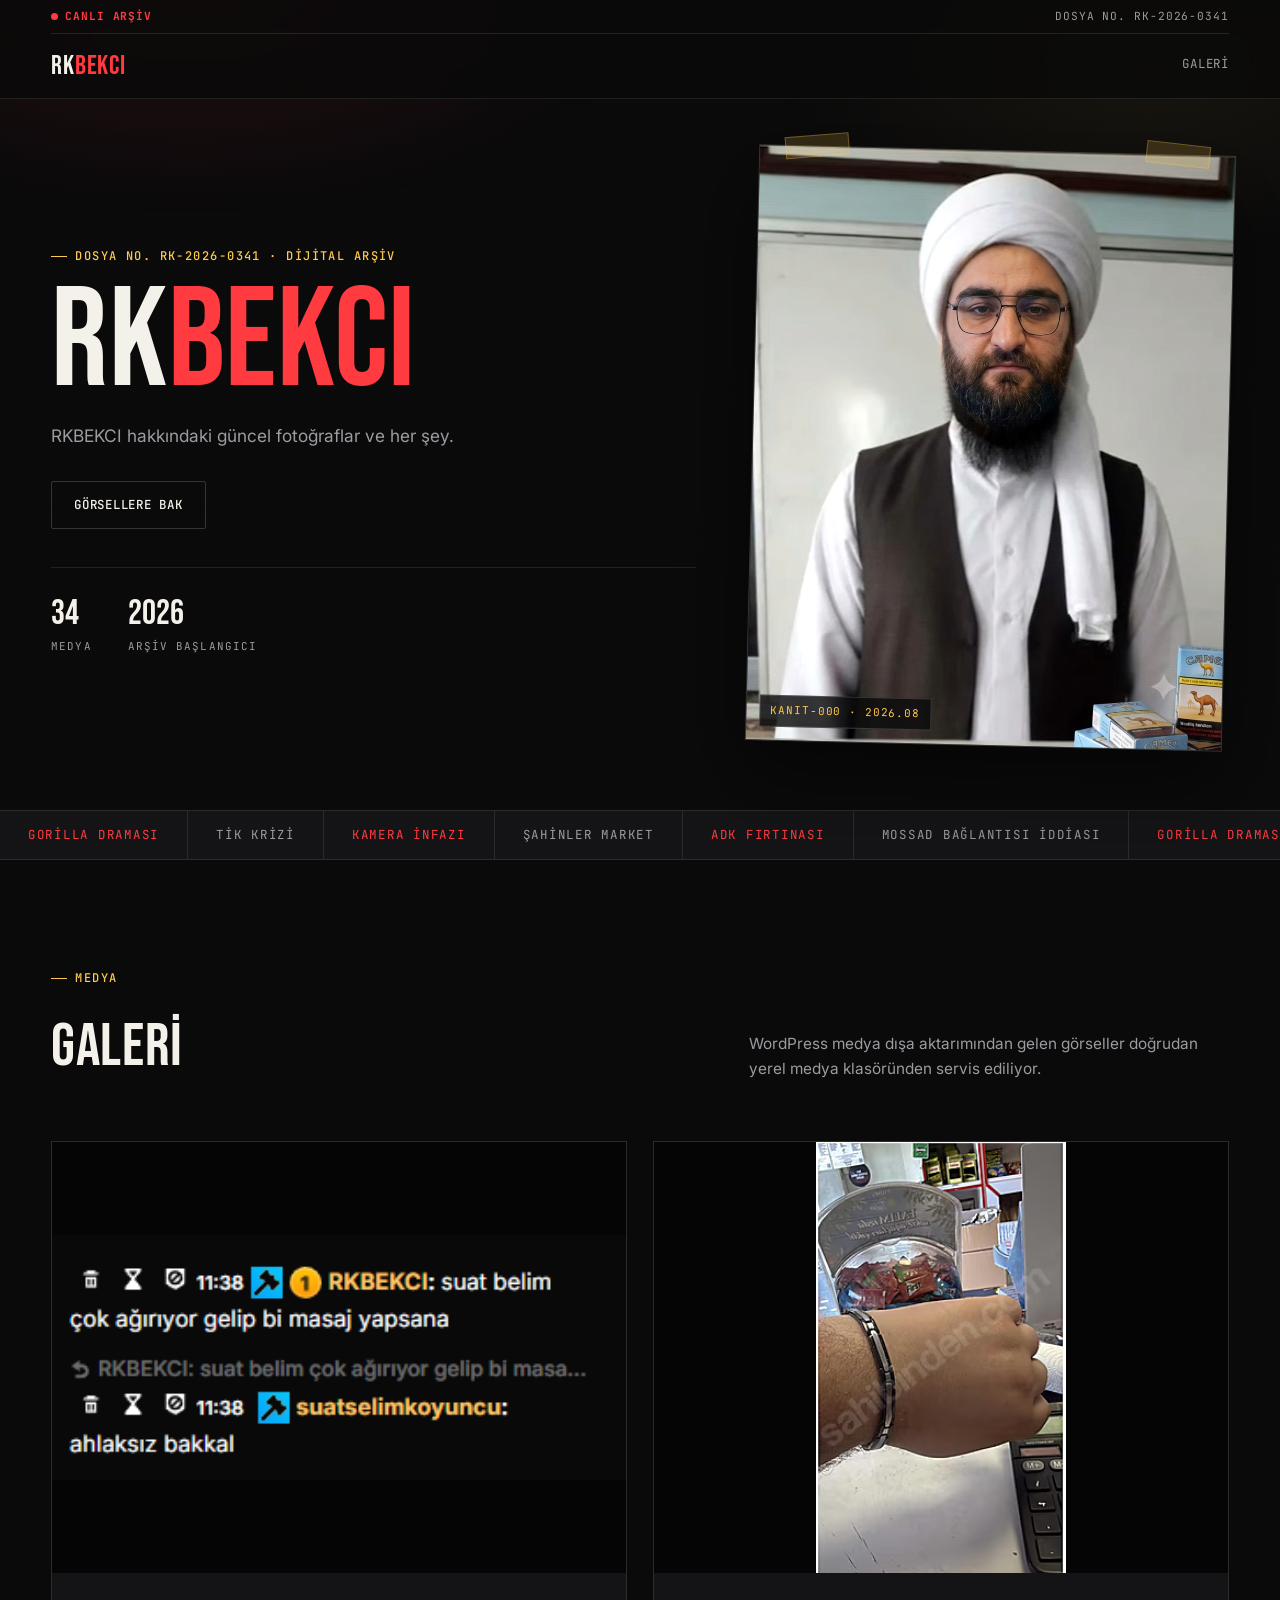
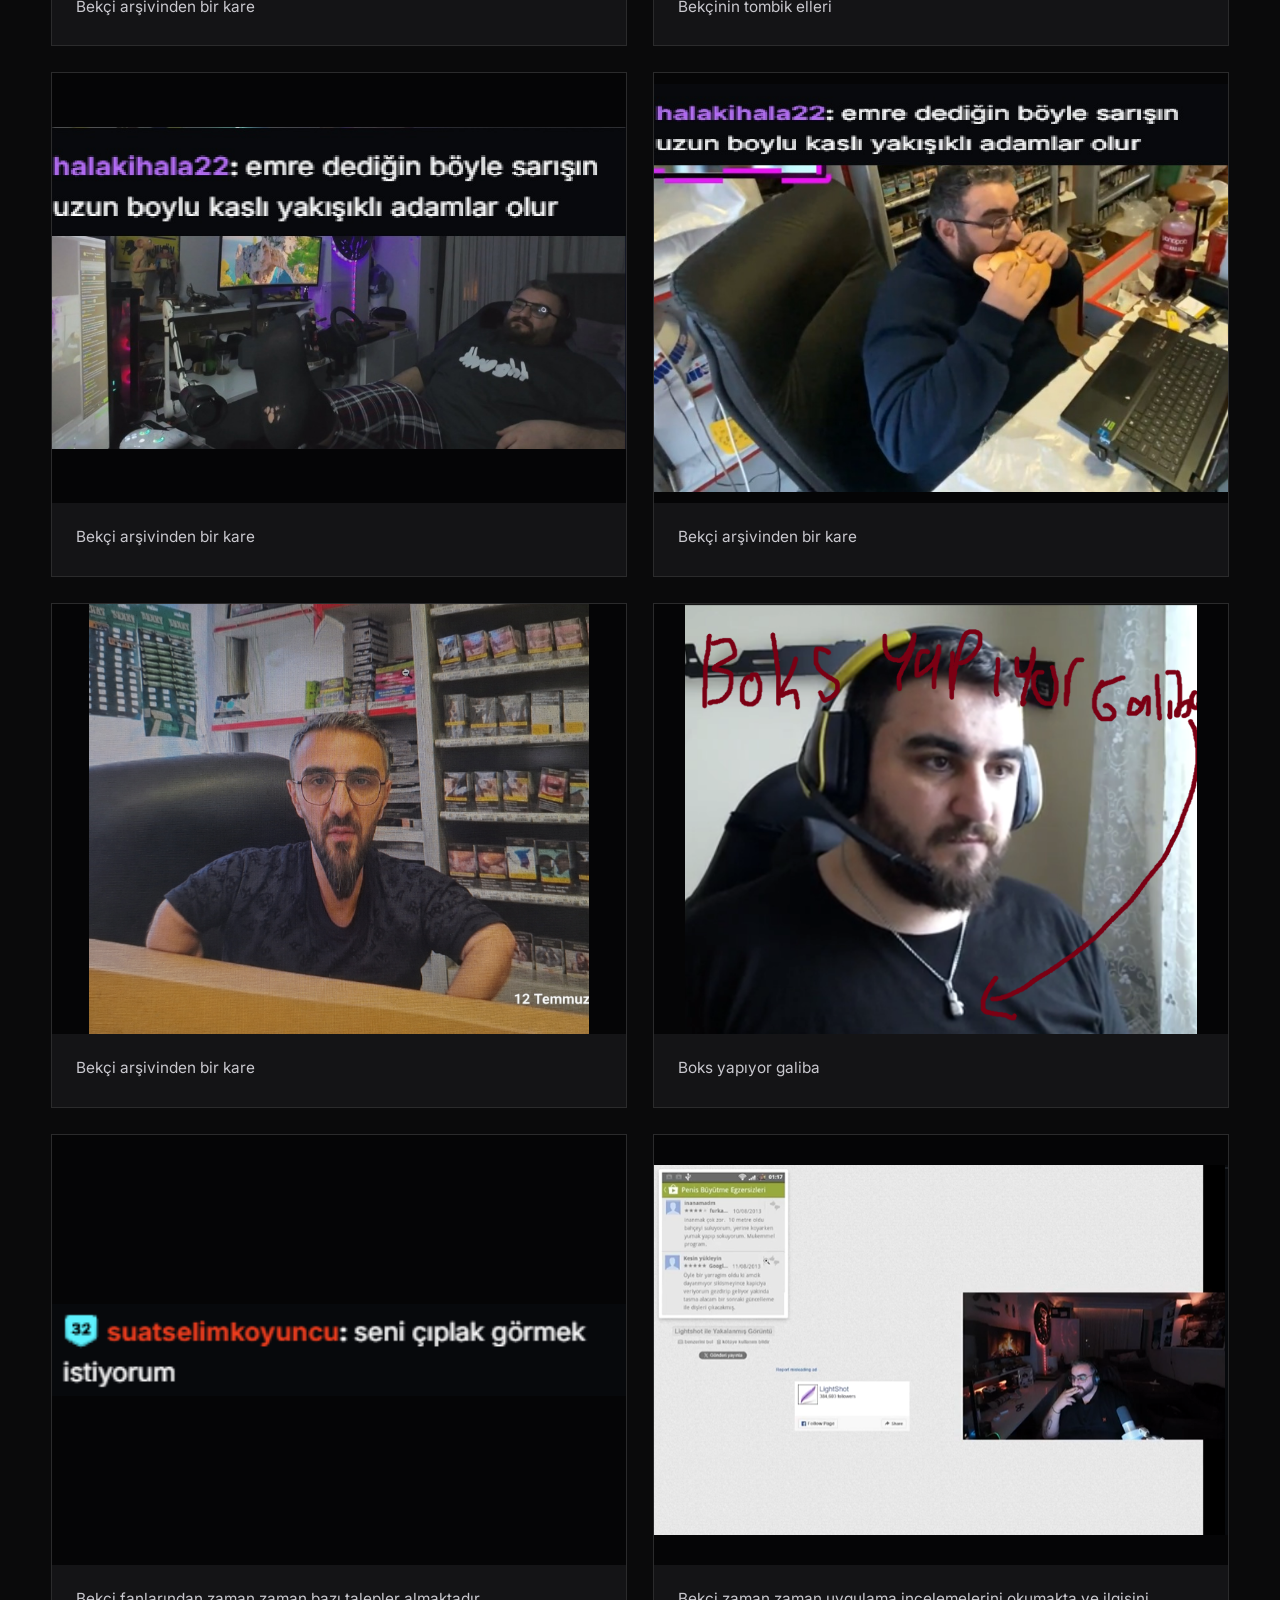
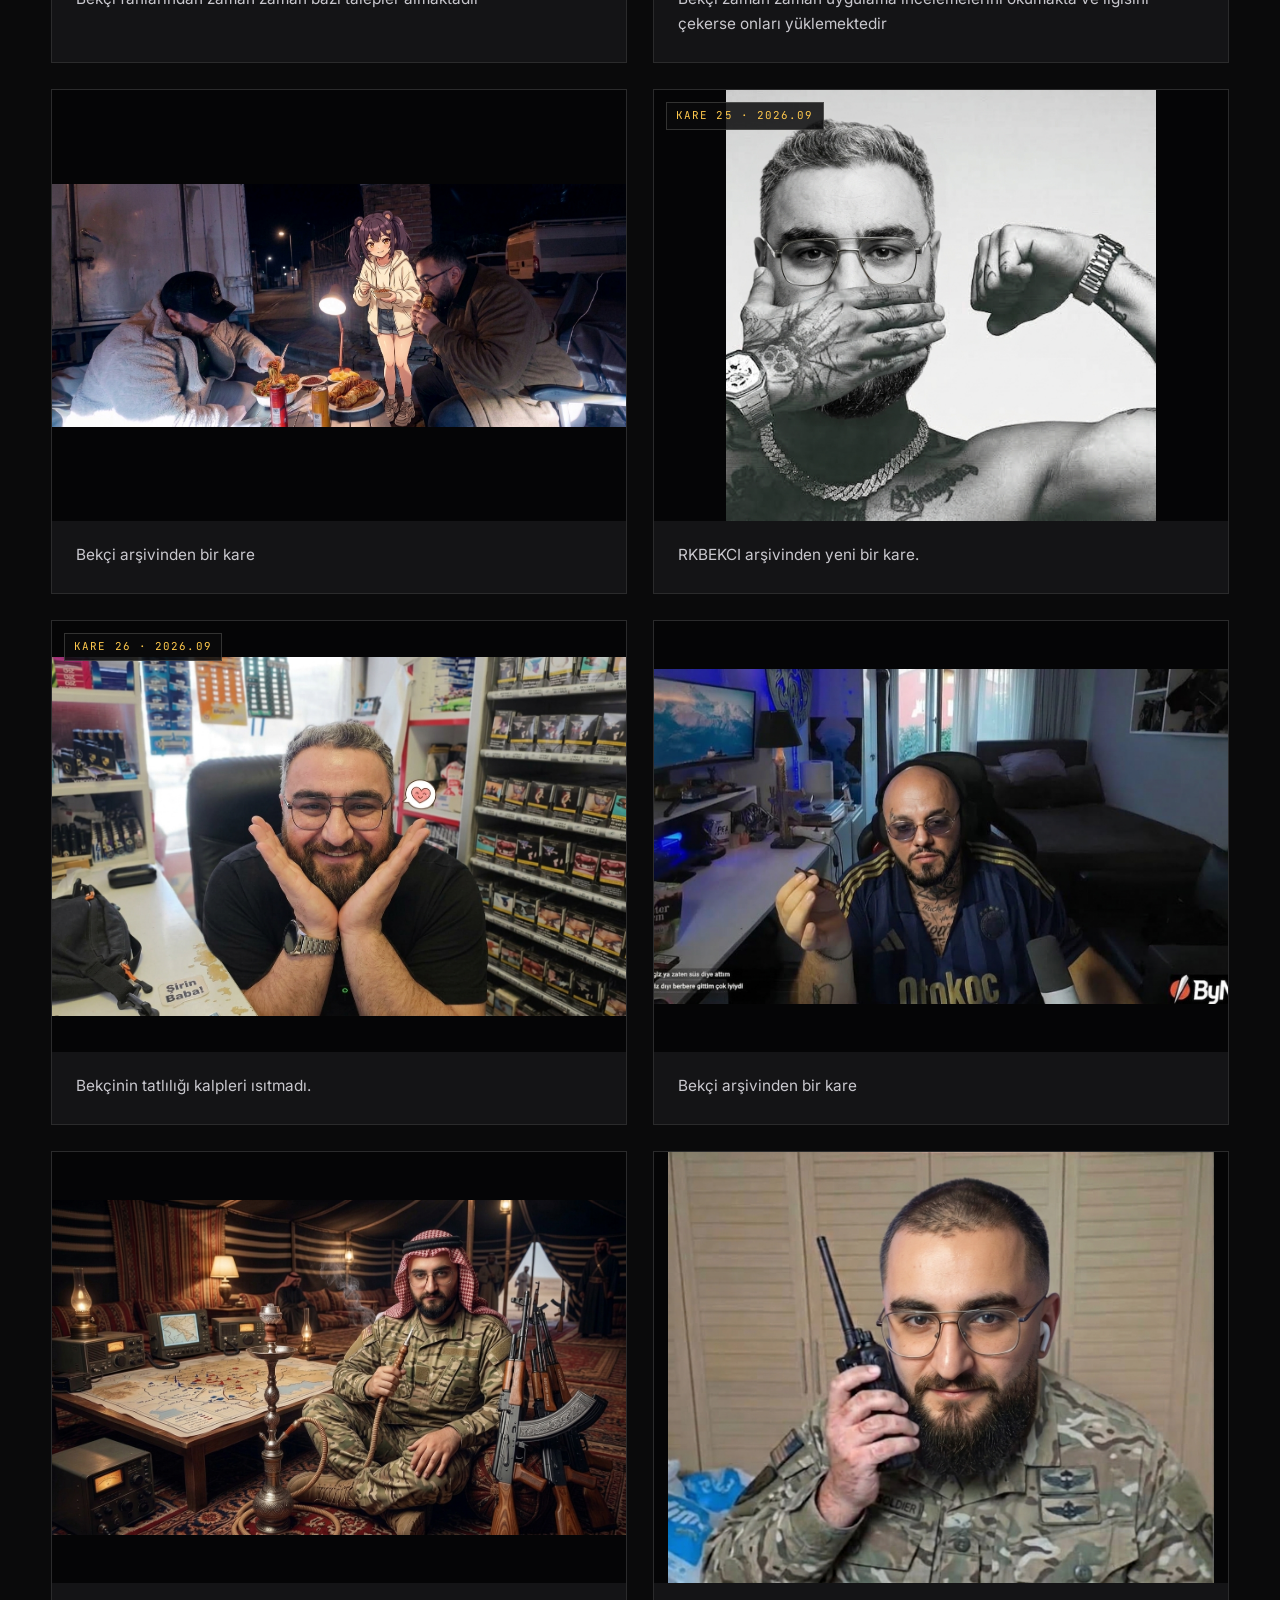
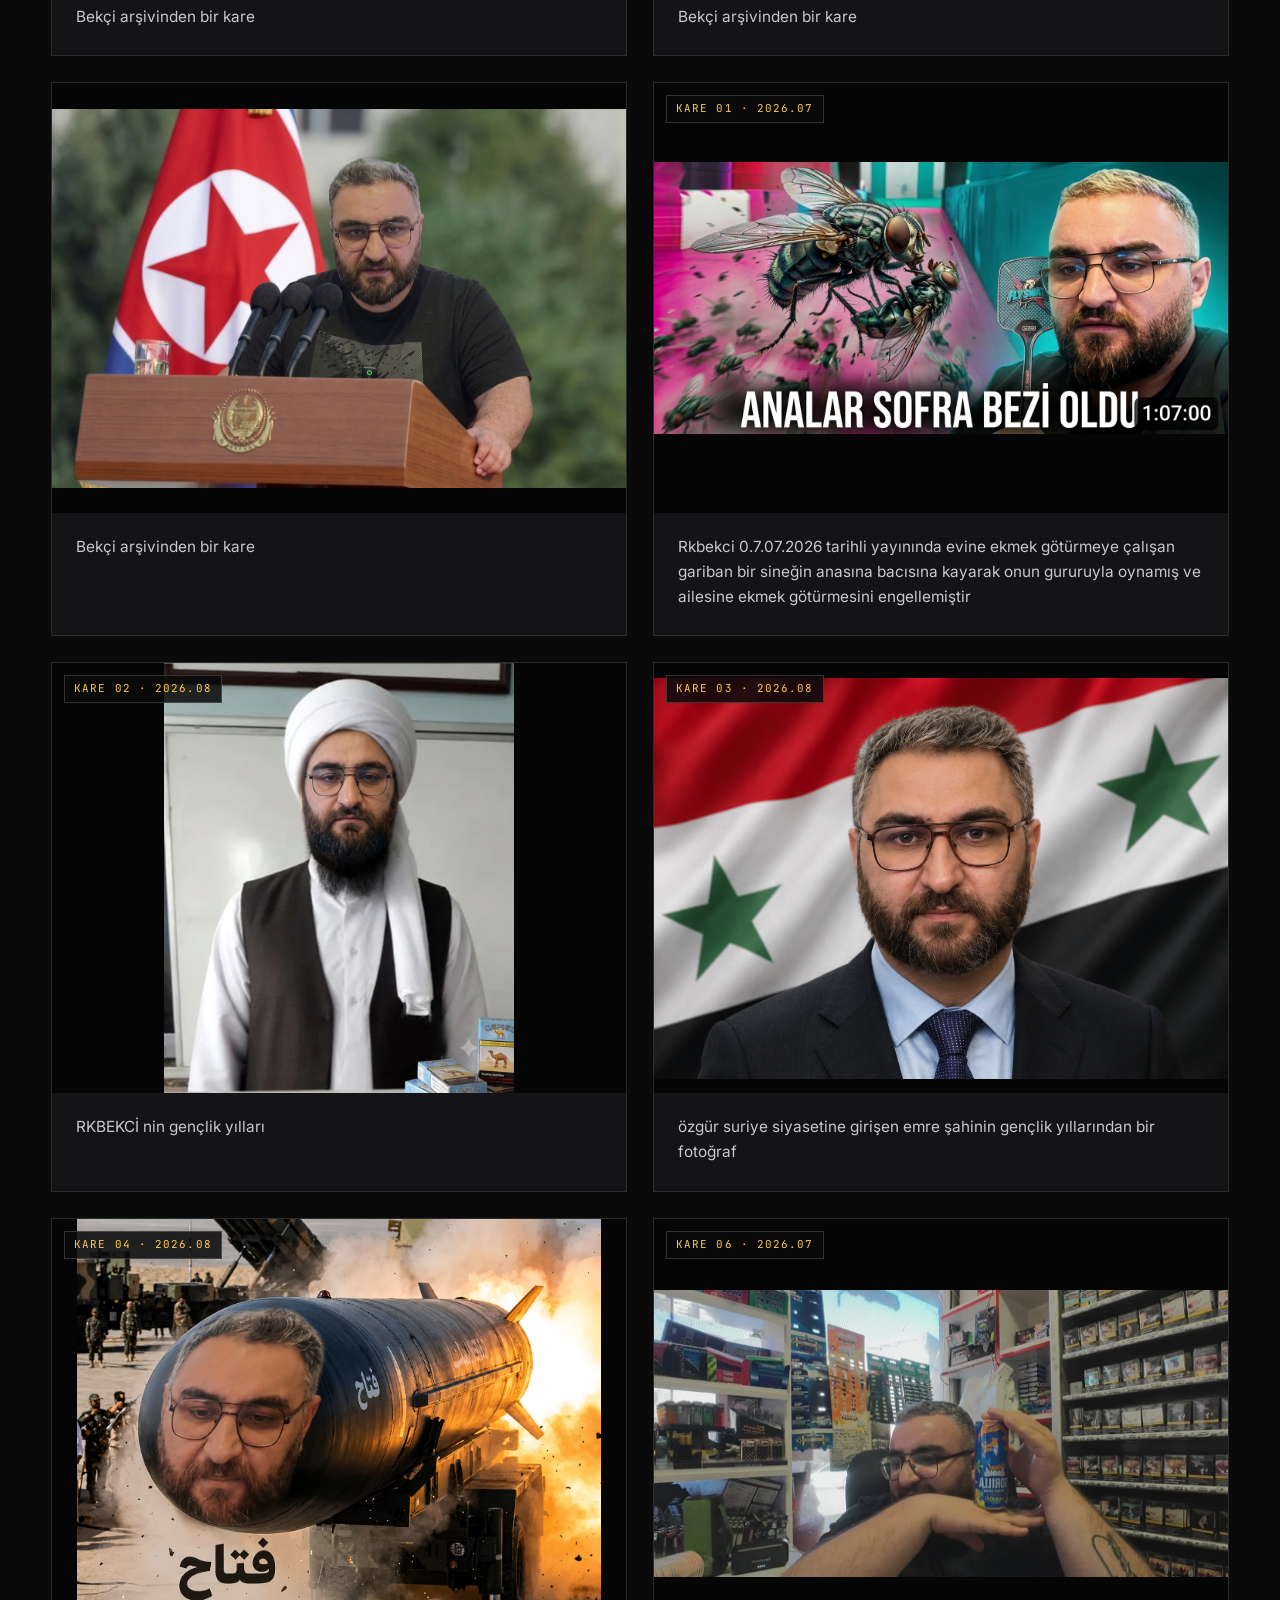
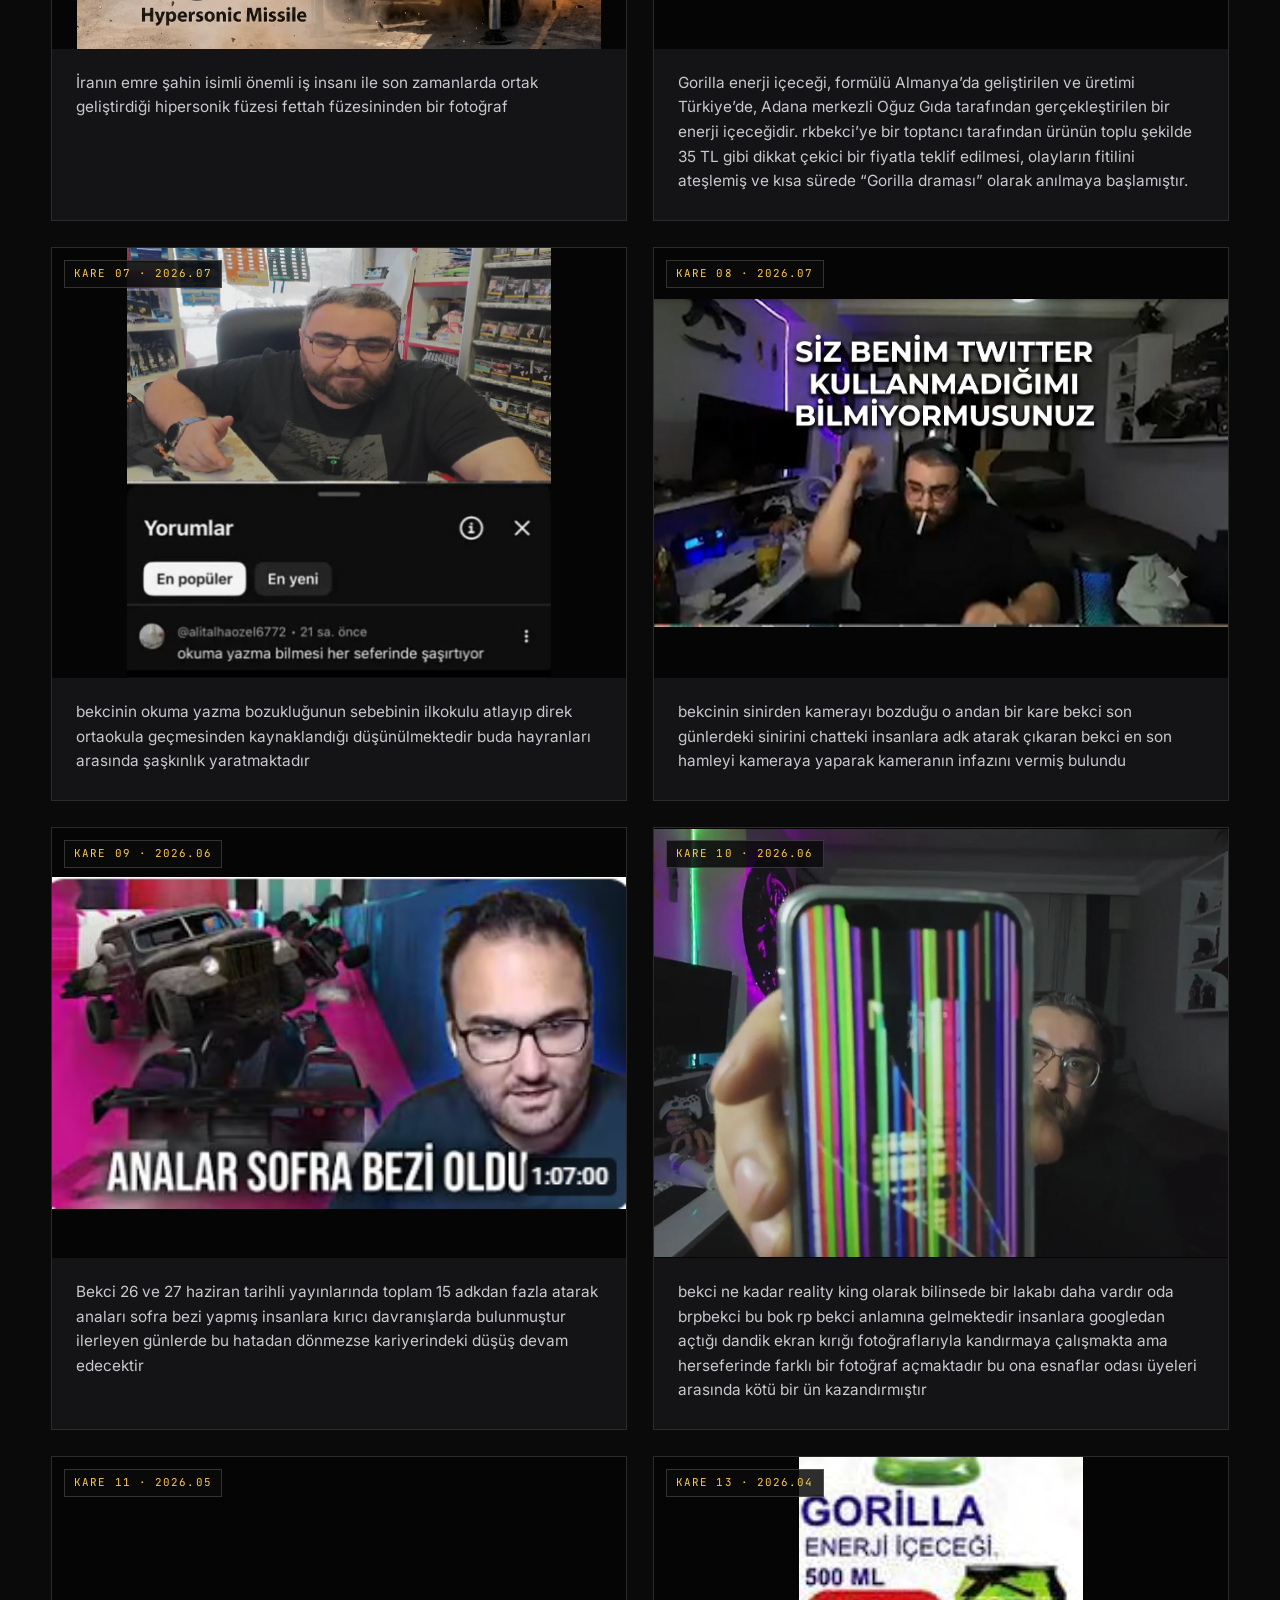
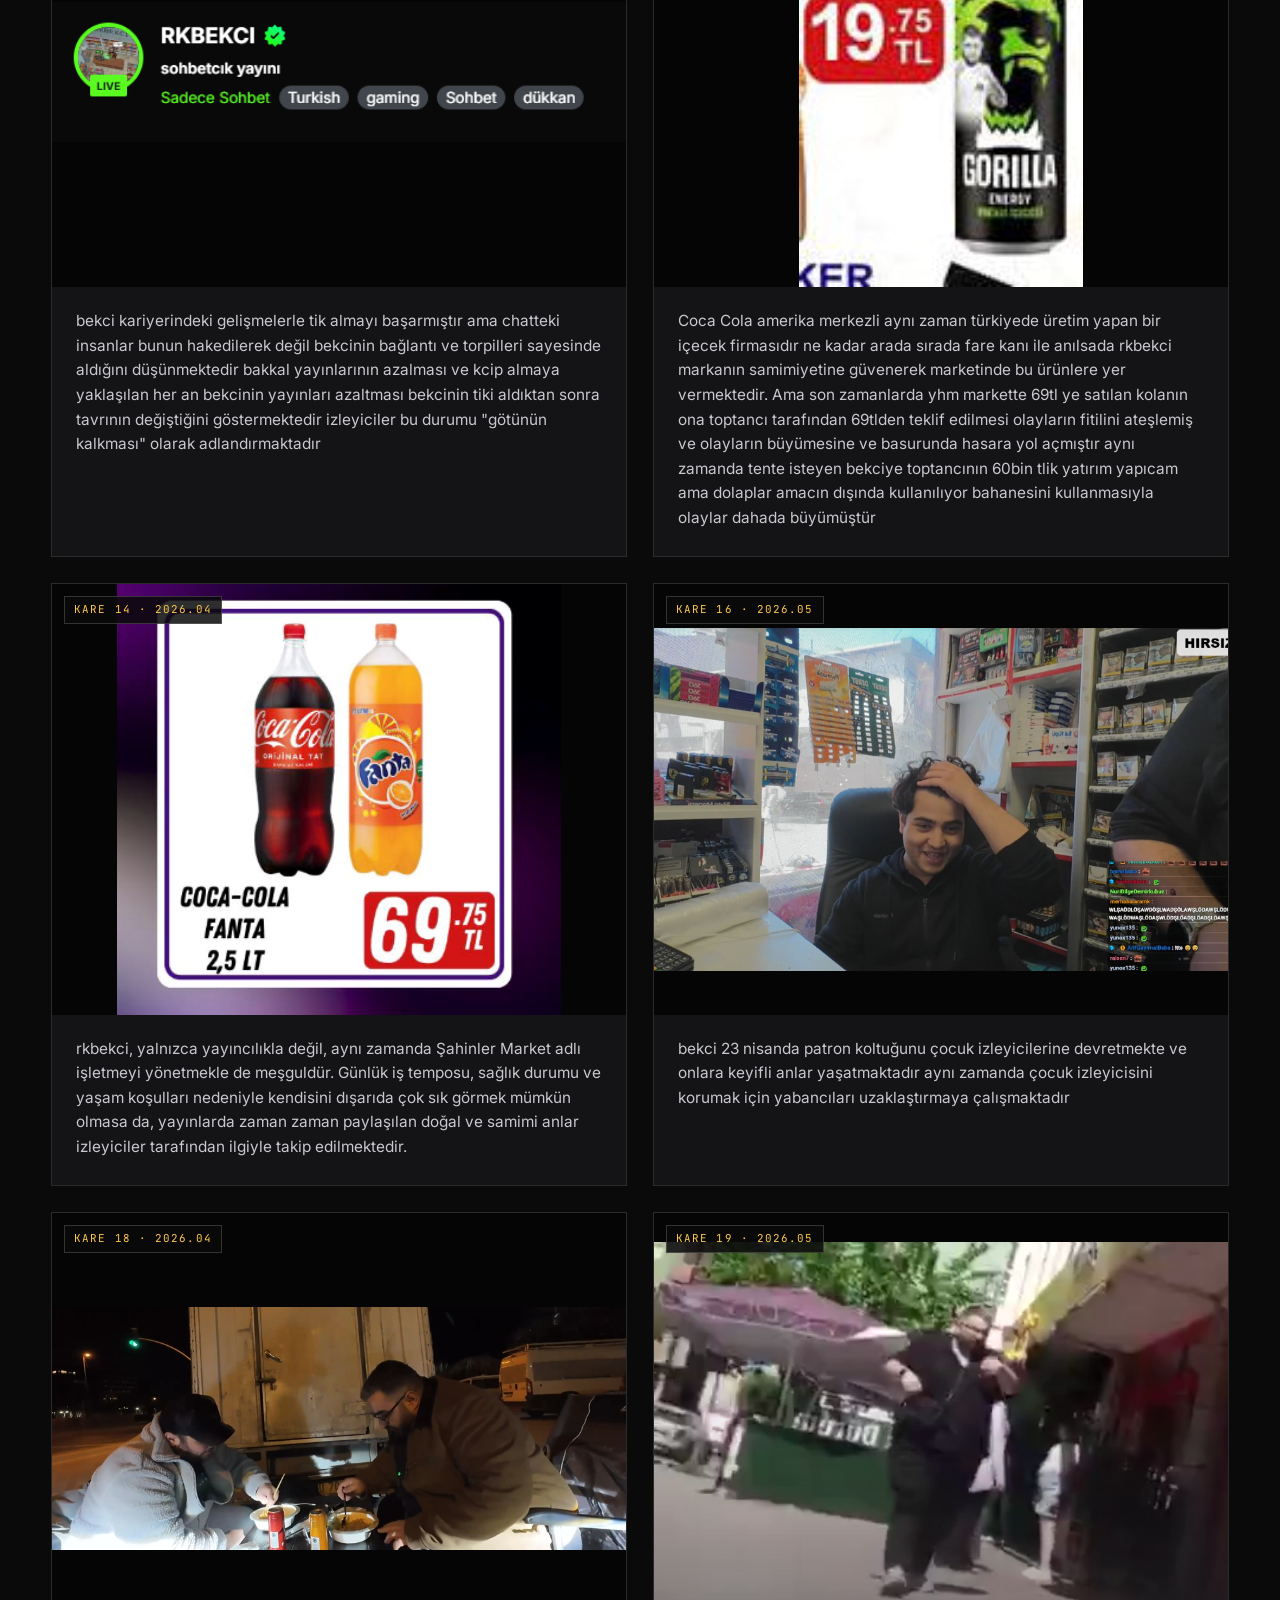
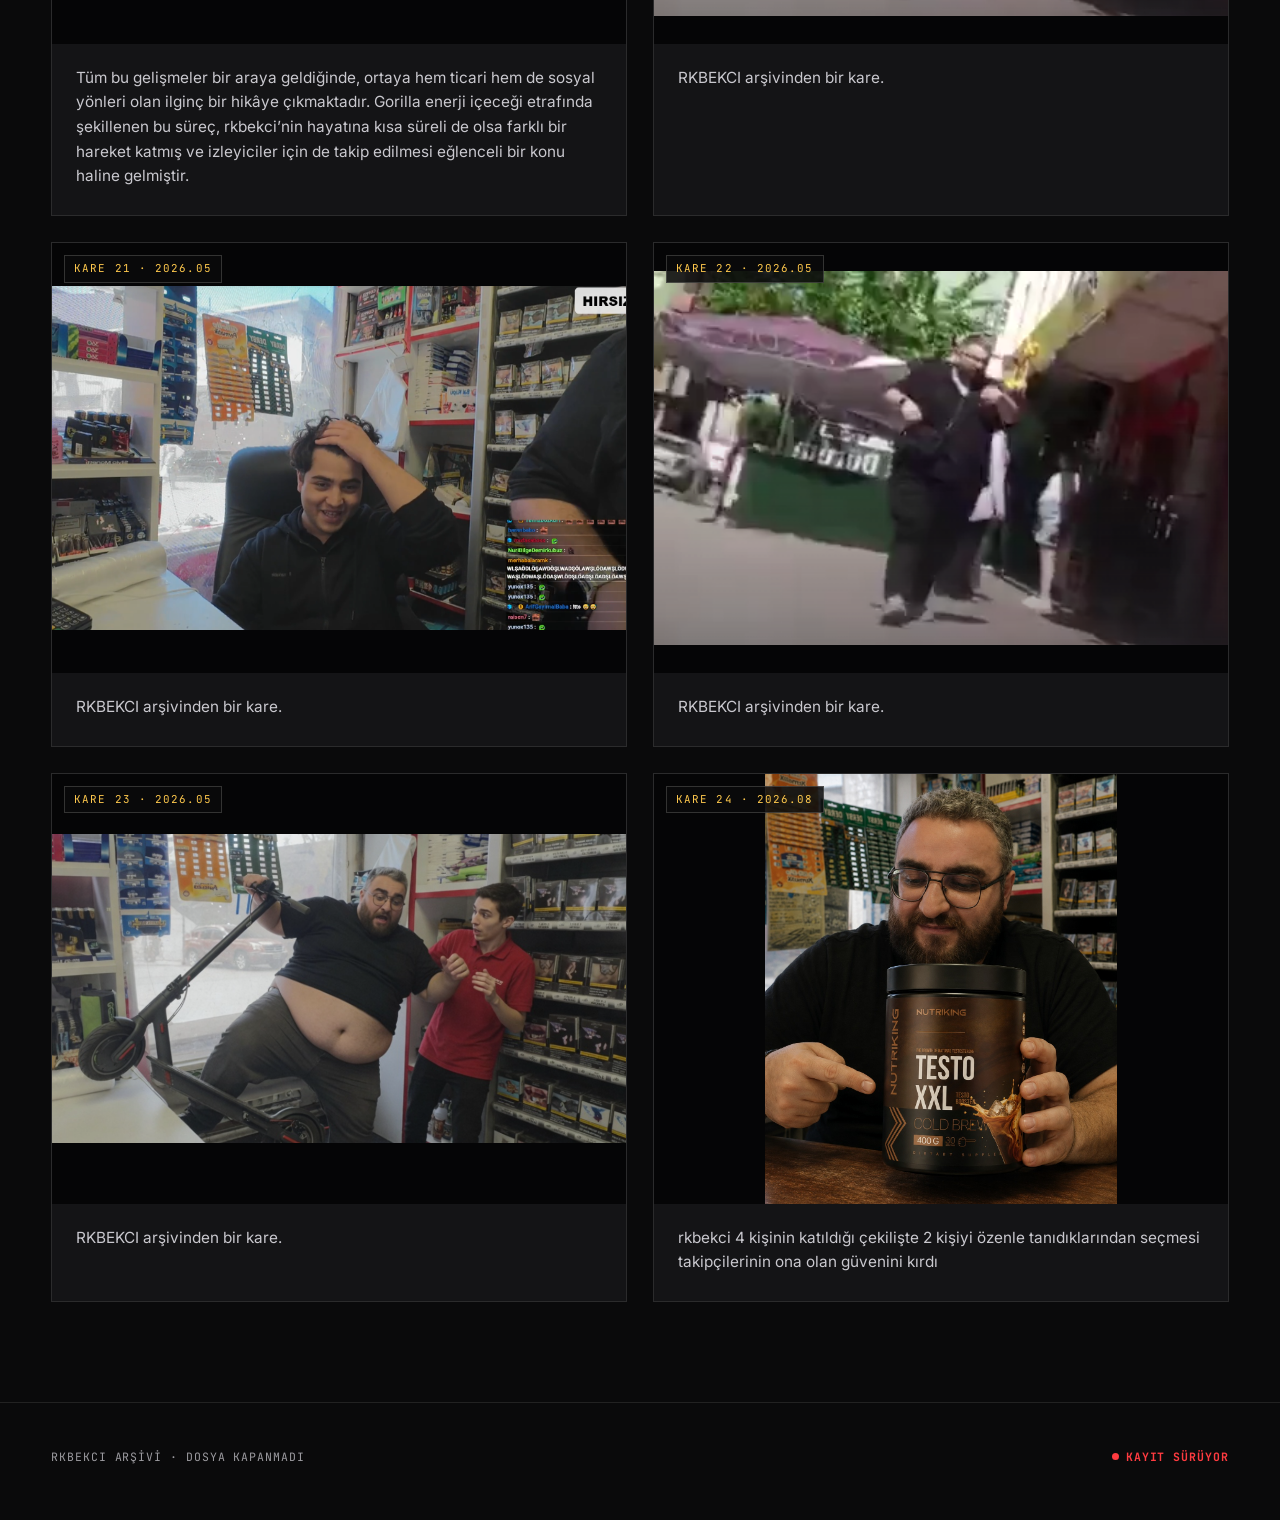
==== commit 7fe6643e: "Add files via upload" ====
--- a/index.html
+++ b/index.html
@@ -1,9 +1,9 @@
 <!doctype html><html lang="tr"><head><meta charset="utf-8"><meta name="viewport" content="width=device-width,initial-scale=1"><meta name="description" content="RKBEKCI arşivi — haberler, görseller ve yayıncılık hikâyeleri."><title>RKBEKCI — Arşiv</title><link rel="preconnect" href="https://fonts.googleapis.com"><link rel="preconnect" href="https://fonts.gstatic.com" crossorigin><link href="https://fonts.googleapis.com/css2?family=Bebas+Neue&family=JetBrains+Mono:wght@400;500;700&family=Inter:wght@400;500;600;700;800&display=swap" rel="stylesheet"><link rel="stylesheet" href="style.css"></head><body>
 <header><div class="statusbar wrap"><span class="rec"><i></i>CANLI ARŞİV</span><span class="statusbar-meta">DOSYA NO. RK-2026-0341</span></div><nav class="wrap"><a class="brand" href="#top">RK<span>BEKCI</span></a><div class="links"><a href="#galeri">Galeri</a></div></nav></header>
-<main id="top"><section class="hero"><div class="wrap hero-grid"><div class="reveal"><div class="eyebrow">Dosya No. RK-2026-0341 &middot; Dijital Arşiv</div><h1>RK<span>BEKCI</span></h1><p>RKBEKCI hakkındaki güncel fotoğraflar ve her şey.</p><div class="actions"><a class="btn" href="#galeri">Görsellere bak</a></div><div class="statrow"><div class="stat"><b>35</b><small>medya</small></div><div class="stat"><b>2026</b><small>arşiv başlangıcı</small></div></div></div><div class="hero-art"><span class="tape tape-l"></span><span class="tape tape-r"></span><img src="media/2026/08/gemini_generated_image_cyvkvecyvkvecyvk.png" alt="RKBEKCI arşiv görseli"><span class="photo-tag">KANIT-000 &middot; 2026.08</span></div></div><div class="marquee"><div class="marquee-track"><span>GORİLLA DRAMASI</span><span>TİK KRİZİ</span><span>KAMERA İNFAZI</span><span>ŞAHİNLER MARKET</span><span>ADK FIRTINASI</span><span>MOSSAD BAĞLANTISI İDDİASI</span><span>GORİLLA DRAMASI</span><span>TİK KRİZİ</span><span>KAMERA İNFAZI</span><span>ŞAHİNLER MARKET</span><span>ADK FIRTINASI</span><span>MOSSAD BAĞLANTISI İDDİASI</span></div></div></section>
+<main id="top"><section class="hero"><div class="wrap hero-grid"><div class="reveal"><div class="eyebrow">Dosya No. RK-2026-0341 &middot; Dijital Arşiv</div><h1>RK<span>BEKCI</span></h1><p>RKBEKCI hakkındaki güncel fotoğraflar ve her şey.</p><div class="actions"><a class="btn" href="#galeri">Görsellere bak</a></div><div class="statrow"><div class="stat"><b>34</b><small>medya</small></div><div class="stat"><b>2026</b><small>arşiv başlangıcı</small></div></div></div><div class="hero-art"><span class="tape tape-l"></span><span class="tape tape-r"></span><img src="media/2026/08/gemini_generated_image_cyvkvecyvkvecyvk.png" alt="RKBEKCI arşiv görseli"><span class="photo-tag">KANIT-000 &middot; 2026.08</span></div></div><div class="marquee"><div class="marquee-track"><span>GORİLLA DRAMASI</span><span>TİK KRİZİ</span><span>KAMERA İNFAZI</span><span>ŞAHİNLER MARKET</span><span>ADK FIRTINASI</span><span>MOSSAD BAĞLANTISI İDDİASI</span><span>GORİLLA DRAMASI</span><span>TİK KRİZİ</span><span>KAMERA İNFAZI</span><span>ŞAHİNLER MARKET</span><span>ADK FIRTINASI</span><span>MOSSAD BAĞLANTISI İDDİASI</span></div></div></section>
 
 
-<section id="galeri"><div class="wrap"><div class="section-head"><div><div class="eyebrow">Medya</div><h2>Galeri</h2></div><p>WordPress medya dışa aktarımından gelen görseller doğrudan yerel medya klasöründen servis ediliyor.</p></div><div class="gallery"><article class="card"><div class="media"><img loading="lazy" src="media/2026/09/ahlakszbakkal.png" alt="Yayın sohbetinden bir mesajın ekran görüntüsü"></div><div class="card-body"><p>Bekçi arşivinden bir kare</p></div></article><article class="card"><div class="media"><img loading="lazy" src="media/2026/09/bekcinin-tombik-elleri.png" alt="Bileklik takılı bir el ve tezgâh"></div><div class="card-body"><p>Bekçinin tombik elleri</p></div></article><article class="card"><div class="media"><img loading="lazy" src="media/2026/09/ekran-goruntusu-2026-11-21-193556.png" alt="Büfede dondurma yalayan kişi"></div><div class="card-body"><p>Bekçi dondurma yalamayı sevmektedir</p></div></article><article class="card"><div class="media"><img loading="lazy" src="media/2026/09/emre-kasli-olur.jpg" alt="Yayın sohbetinden bir mesaj altında koltukta uzanan kişi"></div><div class="card-body"><p>Bekçi arşivinden bir kare</p></div></article><article class="card"><div class="media"><img loading="lazy" src="media/2026/09/ekmag.jpg" alt="Büfede sohbet mesajı altında ekmek yiyen kişi"></div><div class="card-body"><p>Bekçi arşivinden bir kare</p></div></article><article class="card"><div class="media"><img loading="lazy" src="media/2026/09/ekran-goruntusu-2026-11-17-230721.png" alt="Büfe tezgâhı başında oturan kişi"></div><div class="card-body"><p>Bekçi arşivinden bir kare</p></div></article><article class="card"><div class="media"><img loading="lazy" src="media/2026/09/ekran-goruntusu-2026-10-10-152418.png" alt="Kulaklık takmış, kolye takan kişi, üzerinde "Boks yapıyor galiba" el yazısı notu"></div><div class="card-body"><p>Boks yapıyor galiba</p></div></article><article class="card"><div class="media"><img loading="lazy" src="media/2026/09/ekran-goruntusu-2026-10-07-215118.png" alt="Bir izleyicinin sohbet ekranında yazdığı mesajın ekran görüntüsü"></div><div class="card-body"><p>Bekçi fanlarından zaman zaman bazı talepler almaktadır</p></div></article><article class="card"><div class="media"><img loading="lazy" src="media/2026/09/ekran-goruntusu-2026-10-03-202638.png" alt="Telefon uygulama yorumlarının ekran görüntüsü ve yayın köşesi"></div><div class="card-body"><p>Bekçi zaman zaman uygulama incelemelerini okumakta ve ilgisini çekerse onları yüklemektedir</p></div></article><article class="card"><div class="media"><img loading="lazy" src="media/2026/09/gemini_generated_image_g0sexlg0sexlg0se.jpg" alt="Gece sokakta masa başında yemek yiyen iki kişi ve yanlarında bir anime karakteri"></div><div class="card-body"><p>Bekçi arşivinden bir kare</p></div></article><article class="card"><div class="media"><img loading="lazy" src="media/2026/09/gemini_generated_image_pqs9xwpqs9xwpqs9.jpg" alt="RKBEKCI arşivinden yeni bir kare"><span class="tag media-tag">KARE 25 · 2026.09</span></div><div class="card-body"><p>RKBEKCI arşivinden yeni bir kare.</p></div></article><article class="card"><div class="media"><img loading="lazy" src="media/2026/09/bekcinin-tatliligi-kalpleri-isitmadi.jpg" alt="Bekçinin tatlılığı kalpleri ısıtmadı"><span class="tag media-tag">KARE 26 &middot; 2026.09</span></div><div class="card-body"><p>Bekçinin tatlılığı kalpleri ısıtmadı.</p></div></article><article class="card"><div class="media"><img loading="lazy" src="media/2026/09/gemini_generated_image_875it2875it2875i.jpg" alt="Yayıncı odasında oturan kişi, elinde puro"></div><div class="card-body"><p>Bekçi arşivinden bir kare</p></div></article><article class="card"><div class="media"><img loading="lazy" src="media/2026/09/gemini_generated_image_ihr4alihr4alihr4.jpg" alt="Çadırda harita masası ve nargile başında kamuflajlı kişi"></div><div class="card-body"><p>Bekçi arşivinden bir kare</p></div></article><article class="card"><div class="media"><img loading="lazy" src="media/2026/09/gemini_generated_image_4wtmi44wtmi44wtm.jpg" alt="Telsizle konuşan üniformalı kişi"></div><div class="card-body"><p>Bekçi arşivinden bir kare</p></div></article><article class="card"><div class="media"><img loading="lazy" src="media/2026/09/gemini_generated_image_6js1hj6js1hj6js1.jpg" alt="Kürsü ve bayrak önünde konuşma yapan kişi"></div><div class="card-body"><p>Bekçi arşivinden bir kare</p></div></article><article class="card"><div class="media"><img loading="lazy" src="media/2026/07/gemini_generated_image_rbcocnrbcocnrbco.jpg" alt="Rkbekci 0.7.07.2026 tarihli yayınında evine ekmek götürmeye çalışan gariban bir sineğin anasına bacısına kayarak onun gu"><span class="tag media-tag">KARE 01 &middot; 2026.07</span></div><div class="card-body"><p>Rkbekci 0.7.07.2026 tarihli yayınında evine ekmek götürmeye çalışan gariban bir sineğin anasına bacısına kayarak onun gururuyla oynamış ve ailesine ekmek götürmesini engellemiştir</p></div></article><article class="card"><div class="media"><img loading="lazy" src="media/2026/08/gemini_generated_image_cyvkvecyvkvecyvk.png" alt="RKBEKCİ nin gençlik yılları"><span class="tag media-tag">KARE 02 &middot; 2026.08</span></div><div class="card-body"><p>RKBEKCİ nin gençlik yılları</p></div></article><article class="card"><div class="media"><img loading="lazy" src="media/2026/08/chatgpt-image-10-agu-2026-19_55_14.png" alt="özgür suriye siyasetine girişen emre şahinin gençlik yıllarından bir fotoğraf"><span class="tag media-tag">KARE 03 &middot; 2026.08</span></div><div class="card-body"><p>özgür suriye siyasetine girişen emre şahinin gençlik yıllarından bir fotoğraf</p></div></article><article class="card"><div class="media"><img loading="lazy" src="media/2026/08/chatgpt-image-10-agu-2026-19_52_59-1.png" alt="İranın emre şahin isimli önemli iş insanı ile son zamanlarda ortak geliştirdiği  hipersonik füzesi fettah füzesininden b"><span class="tag media-tag">KARE 04 &middot; 2026.08</span></div><div class="card-body"><p>İranın emre şahin isimli önemli iş insanı ile son zamanlarda ortak geliştirdiği  hipersonik füzesi fettah füzesininden bir fotoğraf</p></div></article><article class="card"><div class="media"><img loading="lazy" src="media/2026/07/ekran-goruntusu-2026-07-07-181808.png" alt="Gorilla enerji içeceği toptancı teklifiyle gündeme gelen an"><span class="tag media-tag">KARE 06 &middot; 2026.07</span></div><div class="card-body"><p>Gorilla enerji içeceği, formülü Almanya’da geliştirilen ve üretimi Türkiye’de, Adana merkezli Oğuz Gıda tarafından gerçekleştirilen bir enerji içeceğidir. rkbekci’ye bir toptancı tarafından ürünün toplu şekilde 35 TL gibi dikkat çekici bir fiyatla teklif edilmesi, olayların fitilini ateşlemiş ve kısa sürede “Gorilla draması” olarak anılmaya başlamıştır.</p></div></article><article class="card"><div class="media"><img loading="lazy" src="media/2026/07/rbekci.png" alt="bekcinin okuma yazma bozukluğunun sebebinin ilkokulu atlayıp direk ortaokula geçmesinden kaynaklandığı düşünülmektedir b"><span class="tag media-tag">KARE 07 &middot; 2026.07</span></div><div class="card-body"><p>bekcinin okuma yazma bozukluğunun sebebinin ilkokulu atlayıp direk ortaokula geçmesinden kaynaklandığı düşünülmektedir buda hayranları arasında şaşkınlık yaratmaktadır</p></div></article><article class="card"><div class="media"><img loading="lazy" src="media/2026/07/gemini_generated_image_6f6fcp6f6fcp6f6f.png" alt="bekcinin sinirden kamerayı bozduğu o andan bir kare bekci son günlerdeki sinirini chatteki insanlara adk atarak çıkaran "><span class="tag media-tag">KARE 08 &middot; 2026.07</span></div><div class="card-body"><p>bekcinin sinirden kamerayı bozduğu o andan bir kare bekci son günlerdeki sinirini chatteki insanlara adk atarak çıkaran bekci en son hamleyi kameraya yaparak kameranın infazını vermiş bulundu</p></div></article><article class="card"><div class="media"><img loading="lazy" src="media/2026/06/ekran-goruntusu-2026-05-17-132645.png" alt="Bekci 26 ve 27 haziran tarihli yayınlarında toplam 15 adkdan fazla atarak anaları sofra bezi yapmış insanlara kırıcı dav"><span class="tag media-tag">KARE 09 &middot; 2026.06</span></div><div class="card-body"><p>Bekci 26 ve 27 haziran tarihli yayınlarında toplam 15 adkdan fazla atarak anaları sofra bezi yapmış insanlara kırıcı davranışlarda bulunmuştur ilerleyen günlerde bu hatadan dönmezse kariyerindeki düşüş devam edecektir</p></div></article><article class="card"><div class="media"><img loading="lazy" src="media/2026/06/ekran-goruntusu-2026-06-08-215226-1.png" alt="bekci ne kadar reality king olarak bilinsede bir lakabı daha vardır oda brpbekci bu bok rp bekci anlamına gelmektedir in"><span class="tag media-tag">KARE 10 &middot; 2026.06</span></div><div class="card-body"><p>bekci ne kadar reality king olarak bilinsede bir lakabı daha vardır oda brpbekci bu bok rp bekci anlamına gelmektedir insanlara googledan açtığı dandik ekran kırığı fotoğraflarıyla kandırmaya çalışmakta ama herseferinde farklı bir fotoğraf açmaktadır bu ona esnaflar odası üyeleri arasında kötü bir ün kazandırmıştır</p></div></article><article class="card"><div class="media"><img loading="lazy" src="media/2026/05/ekran-goruntusu-2026-05-25-181703.png" alt="bekci kariyerindeki gelişmelerle tik almayı başarmıştır ama chatteki insanlar bunun hakedilerek değil bekcinin bağlantı "><span class="tag media-tag">KARE 11 &middot; 2026.05</span></div><div class="card-body"><p>bekci kariyerindeki gelişmelerle tik almayı başarmıştır ama chatteki insanlar bunun hakedilerek değil bekcinin bağlantı ve torpilleri sayesinde aldığını düşünmektedir bakkal yayınlarının azalması ve kcip almaya yaklaşılan her an bekcinin yayınları azaltması bekcinin tiki aldıktan sonra tavrının değiştiğini göstermektedir izleyiciler bu durumu &quot;götünün kalkması&quot; olarak adlandırmaktadır</p></div></article><article class="card"><div class="media"><img loading="lazy" src="media/2026/04/whatsapp-image-2026-04-19-at-16.23.21-1.jpeg" alt="Coca Cola amerika merkezli aynı zaman türkiyede üretim yapan bir içecek firmasıdır ne kadar arada sırada fare kanı ile a"><span class="tag media-tag">KARE 13 &middot; 2026.04</span></div><div class="card-body"><p>Coca Cola amerika merkezli aynı zaman türkiyede üretim yapan bir içecek firmasıdır ne kadar arada sırada fare kanı ile anılsada rkbekci markanın samimiyetine güvenerek marketinde bu ürünlere yer vermektedir. Ama son zamanlarda yhm markette 69tl ye satılan kolanın ona toptancı tarafından 69tlden teklif edilmesi olayların fitilini ateşlemiş ve olayların büyümesine ve basurunda hasara yol açmıştır aynı zamanda tente isteyen bekciye toptancının 60bin tlik yatırım yapıcam ama dolaplar amacın dışında kullanılıyor bahanesini kullanmasıyla olaylar dahada büyümüştür</p></div></article><article class="card"><div class="media"><img loading="lazy" src="media/2026/04/evet-1.png" alt="rkbekci Şahinler Market işletmesi başında"><span class="tag media-tag">KARE 14 &middot; 2026.04</span></div><div class="card-body"><p>rkbekci, yalnızca yayıncılıkla değil, aynı zamanda Şahinler Market adlı işletmeyi yönetmekle de meşguldür. Günlük iş temposu, sağlık durumu ve yaşam koşulları nedeniyle kendisini dışarıda çok sık görmek mümkün olmasa da, yayınlarda zaman zaman paylaşılan doğal ve samimi anlar izleyiciler tarafından ilgiyle takip edilmektedir.</p></div></article><article class="card"><div class="media"><img loading="lazy" src="media/2026/05/ekran-goruntusu-2026-05-17-221239.png" alt="bekci 23 nisanda patron koltuğunu çocuk izleyicilerine devretmekte ve onlara keyifli anlar yaşatmaktadır aynı zamanda ço"><span class="tag media-tag">KARE 16 &middot; 2026.05</span></div><div class="card-body"><p>bekci 23 nisanda patron koltuğunu çocuk izleyicilerine devretmekte ve onlara keyifli anlar yaşatmaktadır aynı zamanda çocuk izleyicisini korumak için yabancıları uzaklaştırmaya çalışmaktadır</p></div></article><article class="card"><div class="media"><img loading="lazy" src="media/2026/04/samimi-1.png" alt="Gorilla draması sürecinin genel değerlendirmesi"><span class="tag media-tag">KARE 18 &middot; 2026.04</span></div><div class="card-body"><p>Tüm bu gelişmeler bir araya geldiğinde, ortaya hem ticari hem de sosyal yönleri olan ilginç bir hikâye çıkmaktadır. Gorilla enerji içeceği etrafında şekillenen bu süreç, rkbekci’nin hayatına kısa süreli de olsa farklı bir hareket katmış ve izleyiciler için de takip edilmesi eğlenceli bir konu haline gelmiştir.</p></div></article><article class="card"><div class="media"><img loading="lazy" src="media/2026/05/ekran-goruntusu-2026-05-17-220336-1.png" alt="RKBEKCI arşivinden bir kare."><span class="tag media-tag">KARE 19 &middot; 2026.05</span></div><div class="card-body"><p>RKBEKCI arşivinden bir kare.</p></div></article><article class="card"><div class="media"><img loading="lazy" src="media/2026/05/ekran-goruntusu-2026-05-17-221239-1.png" alt="RKBEKCI arşivinden bir kare."><span class="tag media-tag">KARE 21 &middot; 2026.05</span></div><div class="card-body"><p>RKBEKCI arşivinden bir kare.</p></div></article><article class="card"><div class="media"><img loading="lazy" src="media/2026/05/ekran-goruntusu-2026-05-17-220336.png" alt="RKBEKCI arşivinden bir kare."><span class="tag media-tag">KARE 22 &middot; 2026.05</span></div><div class="card-body"><p>RKBEKCI arşivinden bir kare.</p></div></article><article class="card"><div class="media"><img loading="lazy" src="media/2026/05/ekran-goruntusu-2026-05-29-142355.png" alt="RKBEKCI arşivinden bir kare."><span class="tag media-tag">KARE 23 &middot; 2026.05</span></div><div class="card-body"><p>RKBEKCI arşivinden bir kare.</p></div></article><article class="card"><div class="media"><img loading="eager" src="rkbekci-testo-xxl.jpg" alt="rkbekci 4 kişinin katıldığı çekilişte 2 kişiyi özenle tanıdıklarından seçmesi takipçilerinin ona olan güvenini kırdı"><span class="tag media-tag">KARE 24 · 2026.08</span></div><div class="card-body"><p>rkbekci 4 kişinin katıldığı çekilişte 2 kişiyi özenle tanıdıklarından seçmesi takipçilerinin ona olan güvenini kırdı</p></div></article></div></div></section>
+<section id="galeri"><div class="wrap"><div class="section-head"><div><div class="eyebrow">Medya</div><h2>Galeri</h2></div><p>WordPress medya dışa aktarımından gelen görseller doğrudan yerel medya klasöründen servis ediliyor.</p></div><div class="gallery"><article class="card"><div class="media"><img loading="lazy" src="media/2026/09/ahlakszbakkal.png" alt="Yayın sohbetinden bir mesajın ekran görüntüsü"></div><div class="card-body"><p>Bekçi arşivinden bir kare</p></div></article><article class="card"><div class="media"><img loading="lazy" src="media/2026/09/bekcinin-tombik-elleri.png" alt="Bileklik takılı bir el ve tezgâh"></div><div class="card-body"><p>Bekçinin tombik elleri</p></div></article><article class="card"><div class="media"><img loading="lazy" src="media/2026/09/emre-kasli-olur.jpg" alt="Yayın sohbetinden bir mesaj altında koltukta uzanan kişi"></div><div class="card-body"><p>Bekçi arşivinden bir kare</p></div></article><article class="card"><div class="media"><img loading="lazy" src="media/2026/09/ekmag.jpg" alt="Büfede sohbet mesajı altında ekmek yiyen kişi"></div><div class="card-body"><p>Bekçi arşivinden bir kare</p></div></article><article class="card"><div class="media"><img loading="lazy" src="media/2026/09/ekran-goruntusu-2026-11-17-230721.png" alt="Büfe tezgâhı başında oturan kişi"></div><div class="card-body"><p>Bekçi arşivinden bir kare</p></div></article><article class="card"><div class="media"><img loading="lazy" src="media/2026/09/ekran-goruntusu-2026-10-10-152418.png" alt="Kulaklık takmış, kolye takan kişi, üzerinde "Boks yapıyor galiba" el yazısı notu"></div><div class="card-body"><p>Boks yapıyor galiba</p></div></article><article class="card"><div class="media"><img loading="lazy" src="media/2026/09/ekran-goruntusu-2026-10-07-215118.png" alt="Bir izleyicinin sohbet ekranında yazdığı mesajın ekran görüntüsü"></div><div class="card-body"><p>Bekçi fanlarından zaman zaman bazı talepler almaktadır</p></div></article><article class="card"><div class="media"><img loading="lazy" src="media/2026/09/ekran-goruntusu-2026-10-03-202638.png" alt="Telefon uygulama yorumlarının ekran görüntüsü ve yayın köşesi"></div><div class="card-body"><p>Bekçi zaman zaman uygulama incelemelerini okumakta ve ilgisini çekerse onları yüklemektedir</p></div></article><article class="card"><div class="media"><img loading="lazy" src="media/2026/09/gemini_generated_image_g0sexlg0sexlg0se.jpg" alt="Gece sokakta masa başında yemek yiyen iki kişi ve yanlarında bir anime karakteri"></div><div class="card-body"><p>Bekçi arşivinden bir kare</p></div></article><article class="card"><div class="media"><img loading="lazy" src="media/2026/09/gemini_generated_image_pqs9xwpqs9xwpqs9.jpg" alt="RKBEKCI arşivinden yeni bir kare"><span class="tag media-tag">KARE 25 · 2026.09</span></div><div class="card-body"><p>RKBEKCI arşivinden yeni bir kare.</p></div></article><article class="card"><div class="media"><img loading="lazy" src="media/2026/09/bekcinin-tatliligi-kalpleri-isitmadi.jpg" alt="Bekçinin tatlılığı kalpleri ısıtmadı"><span class="tag media-tag">KARE 26 &middot; 2026.09</span></div><div class="card-body"><p>Bekçinin tatlılığı kalpleri ısıtmadı.</p></div></article><article class="card"><div class="media"><img loading="lazy" src="media/2026/09/gemini_generated_image_875it2875it2875i.jpg" alt="Yayıncı odasında oturan kişi, elinde puro"></div><div class="card-body"><p>Bekçi arşivinden bir kare</p></div></article><article class="card"><div class="media"><img loading="lazy" src="media/2026/09/gemini_generated_image_ihr4alihr4alihr4.jpg" alt="Çadırda harita masası ve nargile başında kamuflajlı kişi"></div><div class="card-body"><p>Bekçi arşivinden bir kare</p></div></article><article class="card"><div class="media"><img loading="lazy" src="media/2026/09/gemini_generated_image_4wtmi44wtmi44wtm.jpg" alt="Telsizle konuşan üniformalı kişi"></div><div class="card-body"><p>Bekçi arşivinden bir kare</p></div></article><article class="card"><div class="media"><img loading="lazy" src="media/2026/09/gemini_generated_image_6js1hj6js1hj6js1.jpg" alt="Kürsü ve bayrak önünde konuşma yapan kişi"></div><div class="card-body"><p>Bekçi arşivinden bir kare</p></div></article><article class="card"><div class="media"><img loading="lazy" src="media/2026/07/gemini_generated_image_rbcocnrbcocnrbco.jpg" alt="Rkbekci 0.7.07.2026 tarihli yayınında evine ekmek götürmeye çalışan gariban bir sineğin anasına bacısına kayarak onun gu"><span class="tag media-tag">KARE 01 &middot; 2026.07</span></div><div class="card-body"><p>Rkbekci 0.7.07.2026 tarihli yayınında evine ekmek götürmeye çalışan gariban bir sineğin anasına bacısına kayarak onun gururuyla oynamış ve ailesine ekmek götürmesini engellemiştir</p></div></article><article class="card"><div class="media"><img loading="lazy" src="media/2026/08/gemini_generated_image_cyvkvecyvkvecyvk.png" alt="RKBEKCİ nin gençlik yılları"><span class="tag media-tag">KARE 02 &middot; 2026.08</span></div><div class="card-body"><p>RKBEKCİ nin gençlik yılları</p></div></article><article class="card"><div class="media"><img loading="lazy" src="media/2026/08/chatgpt-image-10-agu-2026-19_55_14.png" alt="özgür suriye siyasetine girişen emre şahinin gençlik yıllarından bir fotoğraf"><span class="tag media-tag">KARE 03 &middot; 2026.08</span></div><div class="card-body"><p>özgür suriye siyasetine girişen emre şahinin gençlik yıllarından bir fotoğraf</p></div></article><article class="card"><div class="media"><img loading="lazy" src="media/2026/08/chatgpt-image-10-agu-2026-19_52_59-1.png" alt="İranın emre şahin isimli önemli iş insanı ile son zamanlarda ortak geliştirdiği  hipersonik füzesi fettah füzesininden b"><span class="tag media-tag">KARE 04 &middot; 2026.08</span></div><div class="card-body"><p>İranın emre şahin isimli önemli iş insanı ile son zamanlarda ortak geliştirdiği  hipersonik füzesi fettah füzesininden bir fotoğraf</p></div></article><article class="card"><div class="media"><img loading="lazy" src="media/2026/07/ekran-goruntusu-2026-07-07-181808.png" alt="Gorilla enerji içeceği toptancı teklifiyle gündeme gelen an"><span class="tag media-tag">KARE 06 &middot; 2026.07</span></div><div class="card-body"><p>Gorilla enerji içeceği, formülü Almanya’da geliştirilen ve üretimi Türkiye’de, Adana merkezli Oğuz Gıda tarafından gerçekleştirilen bir enerji içeceğidir. rkbekci’ye bir toptancı tarafından ürünün toplu şekilde 35 TL gibi dikkat çekici bir fiyatla teklif edilmesi, olayların fitilini ateşlemiş ve kısa sürede “Gorilla draması” olarak anılmaya başlamıştır.</p></div></article><article class="card"><div class="media"><img loading="lazy" src="media/2026/07/rbekci.png" alt="bekcinin okuma yazma bozukluğunun sebebinin ilkokulu atlayıp direk ortaokula geçmesinden kaynaklandığı düşünülmektedir b"><span class="tag media-tag">KARE 07 &middot; 2026.07</span></div><div class="card-body"><p>bekcinin okuma yazma bozukluğunun sebebinin ilkokulu atlayıp direk ortaokula geçmesinden kaynaklandığı düşünülmektedir buda hayranları arasında şaşkınlık yaratmaktadır</p></div></article><article class="card"><div class="media"><img loading="lazy" src="media/2026/07/gemini_generated_image_6f6fcp6f6fcp6f6f.png" alt="bekcinin sinirden kamerayı bozduğu o andan bir kare bekci son günlerdeki sinirini chatteki insanlara adk atarak çıkaran "><span class="tag media-tag">KARE 08 &middot; 2026.07</span></div><div class="card-body"><p>bekcinin sinirden kamerayı bozduğu o andan bir kare bekci son günlerdeki sinirini chatteki insanlara adk atarak çıkaran bekci en son hamleyi kameraya yaparak kameranın infazını vermiş bulundu</p></div></article><article class="card"><div class="media"><img loading="lazy" src="media/2026/06/ekran-goruntusu-2026-05-17-132645.png" alt="Bekci 26 ve 27 haziran tarihli yayınlarında toplam 15 adkdan fazla atarak anaları sofra bezi yapmış insanlara kırıcı dav"><span class="tag media-tag">KARE 09 &middot; 2026.06</span></div><div class="card-body"><p>Bekci 26 ve 27 haziran tarihli yayınlarında toplam 15 adkdan fazla atarak anaları sofra bezi yapmış insanlara kırıcı davranışlarda bulunmuştur ilerleyen günlerde bu hatadan dönmezse kariyerindeki düşüş devam edecektir</p></div></article><article class="card"><div class="media"><img loading="lazy" src="media/2026/06/ekran-goruntusu-2026-06-08-215226-1.png" alt="bekci ne kadar reality king olarak bilinsede bir lakabı daha vardır oda brpbekci bu bok rp bekci anlamına gelmektedir in"><span class="tag media-tag">KARE 10 &middot; 2026.06</span></div><div class="card-body"><p>bekci ne kadar reality king olarak bilinsede bir lakabı daha vardır oda brpbekci bu bok rp bekci anlamına gelmektedir insanlara googledan açtığı dandik ekran kırığı fotoğraflarıyla kandırmaya çalışmakta ama herseferinde farklı bir fotoğraf açmaktadır bu ona esnaflar odası üyeleri arasında kötü bir ün kazandırmıştır</p></div></article><article class="card"><div class="media"><img loading="lazy" src="media/2026/05/ekran-goruntusu-2026-05-25-181703.png" alt="bekci kariyerindeki gelişmelerle tik almayı başarmıştır ama chatteki insanlar bunun hakedilerek değil bekcinin bağlantı "><span class="tag media-tag">KARE 11 &middot; 2026.05</span></div><div class="card-body"><p>bekci kariyerindeki gelişmelerle tik almayı başarmıştır ama chatteki insanlar bunun hakedilerek değil bekcinin bağlantı ve torpilleri sayesinde aldığını düşünmektedir bakkal yayınlarının azalması ve kcip almaya yaklaşılan her an bekcinin yayınları azaltması bekcinin tiki aldıktan sonra tavrının değiştiğini göstermektedir izleyiciler bu durumu &quot;götünün kalkması&quot; olarak adlandırmaktadır</p></div></article><article class="card"><div class="media"><img loading="lazy" src="media/2026/04/whatsapp-image-2026-04-19-at-16.23.21-1.jpeg" alt="Coca Cola amerika merkezli aynı zaman türkiyede üretim yapan bir içecek firmasıdır ne kadar arada sırada fare kanı ile a"><span class="tag media-tag">KARE 13 &middot; 2026.04</span></div><div class="card-body"><p>Coca Cola amerika merkezli aynı zaman türkiyede üretim yapan bir içecek firmasıdır ne kadar arada sırada fare kanı ile anılsada rkbekci markanın samimiyetine güvenerek marketinde bu ürünlere yer vermektedir. Ama son zamanlarda yhm markette 69tl ye satılan kolanın ona toptancı tarafından 69tlden teklif edilmesi olayların fitilini ateşlemiş ve olayların büyümesine ve basurunda hasara yol açmıştır aynı zamanda tente isteyen bekciye toptancının 60bin tlik yatırım yapıcam ama dolaplar amacın dışında kullanılıyor bahanesini kullanmasıyla olaylar dahada büyümüştür</p></div></article><article class="card"><div class="media"><img loading="lazy" src="media/2026/04/evet-1.png" alt="rkbekci Şahinler Market işletmesi başında"><span class="tag media-tag">KARE 14 &middot; 2026.04</span></div><div class="card-body"><p>rkbekci, yalnızca yayıncılıkla değil, aynı zamanda Şahinler Market adlı işletmeyi yönetmekle de meşguldür. Günlük iş temposu, sağlık durumu ve yaşam koşulları nedeniyle kendisini dışarıda çok sık görmek mümkün olmasa da, yayınlarda zaman zaman paylaşılan doğal ve samimi anlar izleyiciler tarafından ilgiyle takip edilmektedir.</p></div></article><article class="card"><div class="media"><img loading="lazy" src="media/2026/05/ekran-goruntusu-2026-05-17-221239.png" alt="bekci 23 nisanda patron koltuğunu çocuk izleyicilerine devretmekte ve onlara keyifli anlar yaşatmaktadır aynı zamanda ço"><span class="tag media-tag">KARE 16 &middot; 2026.05</span></div><div class="card-body"><p>bekci 23 nisanda patron koltuğunu çocuk izleyicilerine devretmekte ve onlara keyifli anlar yaşatmaktadır aynı zamanda çocuk izleyicisini korumak için yabancıları uzaklaştırmaya çalışmaktadır</p></div></article><article class="card"><div class="media"><img loading="lazy" src="media/2026/04/samimi-1.png" alt="Gorilla draması sürecinin genel değerlendirmesi"><span class="tag media-tag">KARE 18 &middot; 2026.04</span></div><div class="card-body"><p>Tüm bu gelişmeler bir araya geldiğinde, ortaya hem ticari hem de sosyal yönleri olan ilginç bir hikâye çıkmaktadır. Gorilla enerji içeceği etrafında şekillenen bu süreç, rkbekci’nin hayatına kısa süreli de olsa farklı bir hareket katmış ve izleyiciler için de takip edilmesi eğlenceli bir konu haline gelmiştir.</p></div></article><article class="card"><div class="media"><img loading="lazy" src="media/2026/05/ekran-goruntusu-2026-05-17-220336-1.png" alt="RKBEKCI arşivinden bir kare."><span class="tag media-tag">KARE 19 &middot; 2026.05</span></div><div class="card-body"><p>RKBEKCI arşivinden bir kare.</p></div></article><article class="card"><div class="media"><img loading="lazy" src="media/2026/05/ekran-goruntusu-2026-05-17-221239-1.png" alt="RKBEKCI arşivinden bir kare."><span class="tag media-tag">KARE 21 &middot; 2026.05</span></div><div class="card-body"><p>RKBEKCI arşivinden bir kare.</p></div></article><article class="card"><div class="media"><img loading="lazy" src="media/2026/05/ekran-goruntusu-2026-05-17-220336.png" alt="RKBEKCI arşivinden bir kare."><span class="tag media-tag">KARE 22 &middot; 2026.05</span></div><div class="card-body"><p>RKBEKCI arşivinden bir kare.</p></div></article><article class="card"><div class="media"><img loading="lazy" src="media/2026/05/ekran-goruntusu-2026-05-29-142355.png" alt="RKBEKCI arşivinden bir kare."><span class="tag media-tag">KARE 23 &middot; 2026.05</span></div><div class="card-body"><p>RKBEKCI arşivinden bir kare.</p></div></article><article class="card"><div class="media"><img loading="eager" src="rkbekci-testo-xxl.jpg" alt="rkbekci 4 kişinin katıldığı çekilişte 2 kişiyi özenle tanıdıklarından seçmesi takipçilerinin ona olan güvenini kırdı"><span class="tag media-tag">KARE 24 · 2026.08</span></div><div class="card-body"><p>rkbekci 4 kişinin katıldığı çekilişte 2 kişiyi özenle tanıdıklarından seçmesi takipçilerinin ona olan güvenini kırdı</p></div></article></div></div></section>
 </main><footer><div class="wrap footer-row"><span>RKBEKCI ARŞİVİ &middot; DOSYA KAPANMADI</span><span class="rec"><i></i>KAYIT SÜRÜYOR</span></div></footer><script src="script.js"></script>
 
 <div id="rkLightbox" aria-hidden="true"><button id="rkClose" aria-label="Kapat">×</button><img id="rkLbImg" alt=""><div id="rkCaption"></div></div></body></html>
